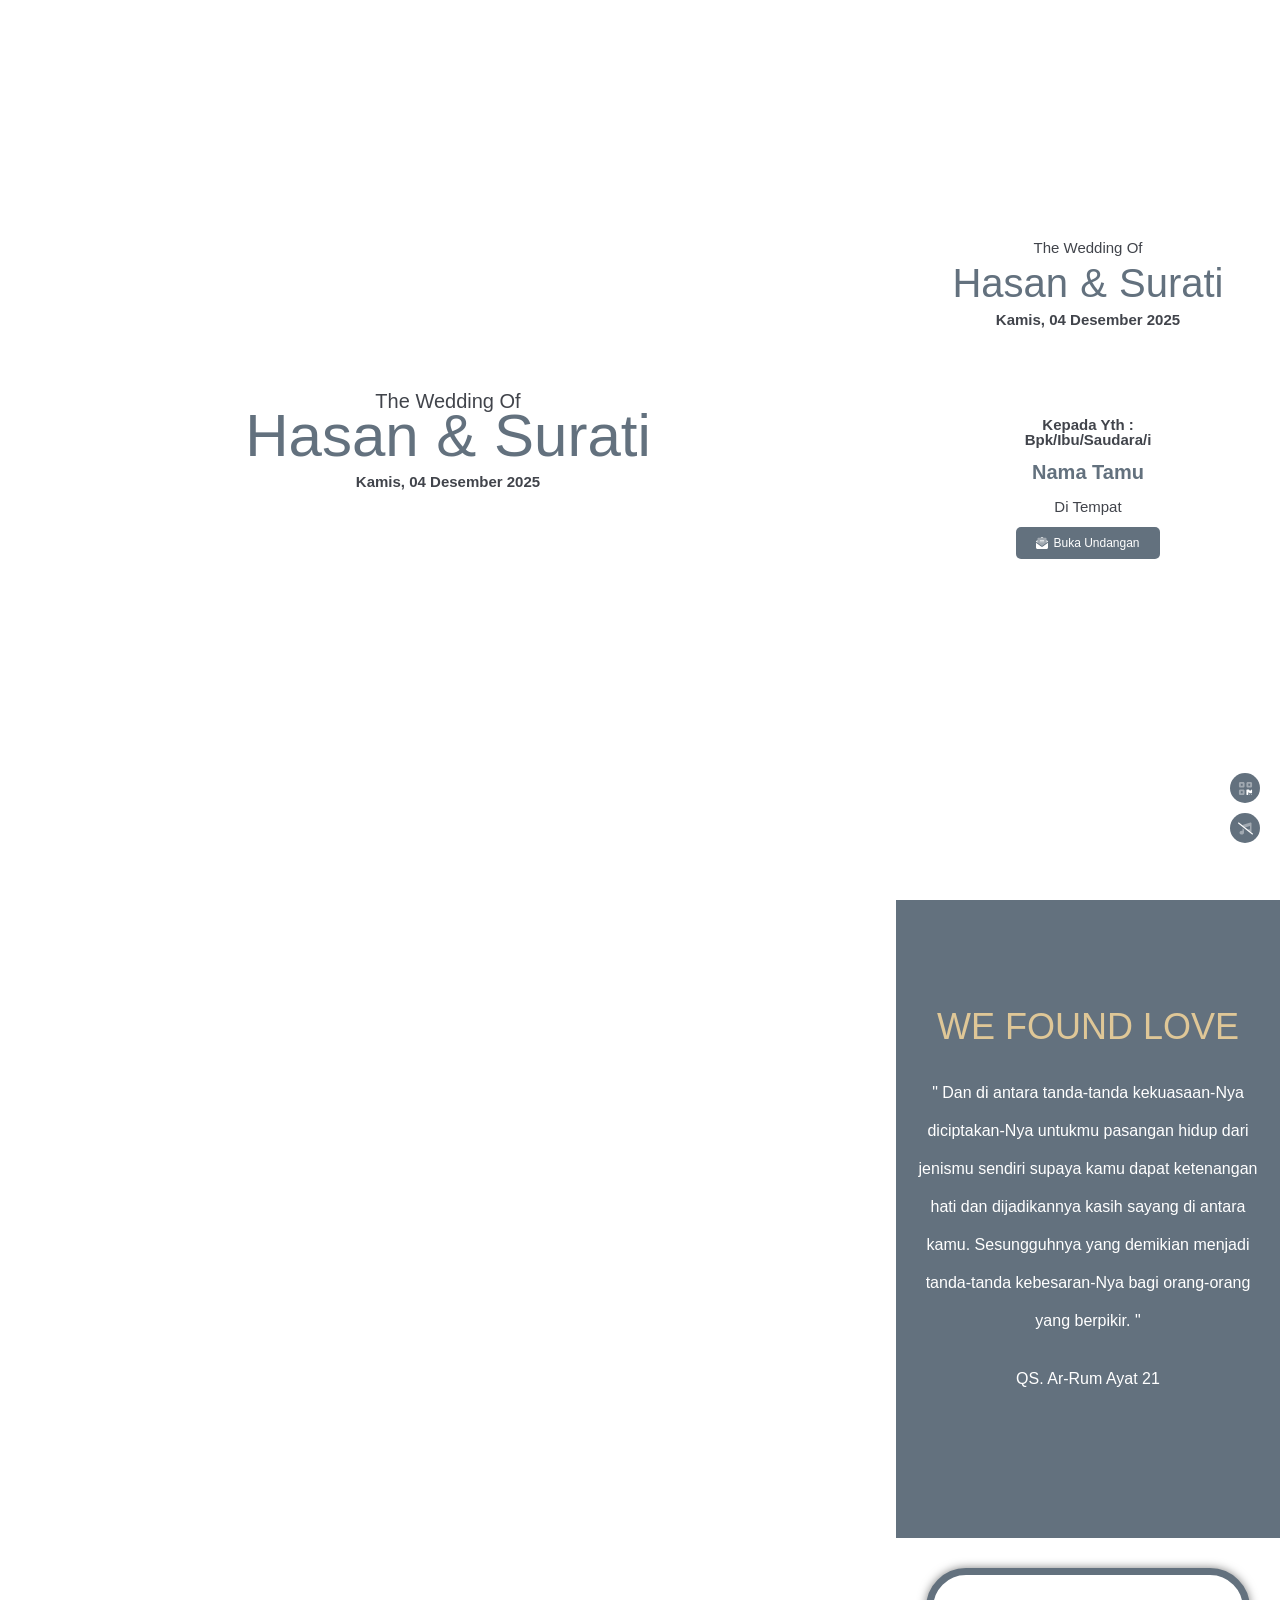
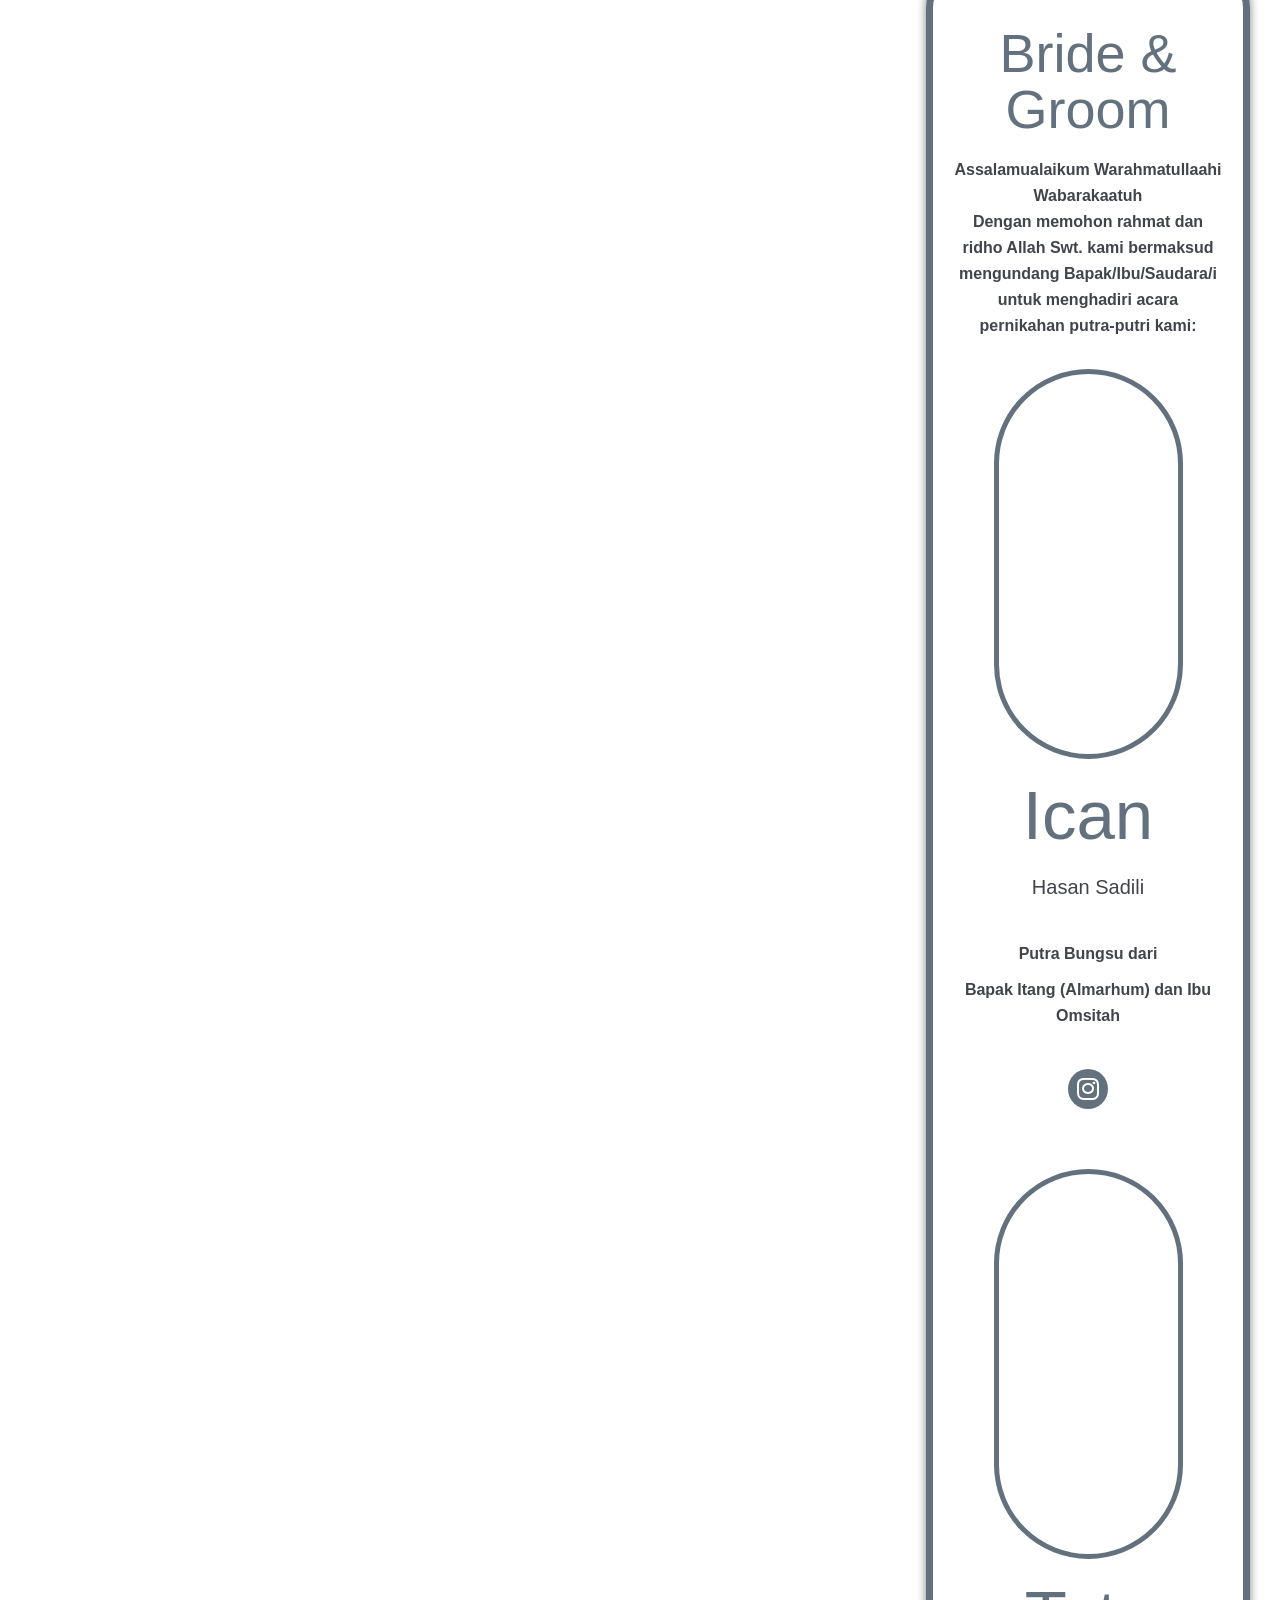
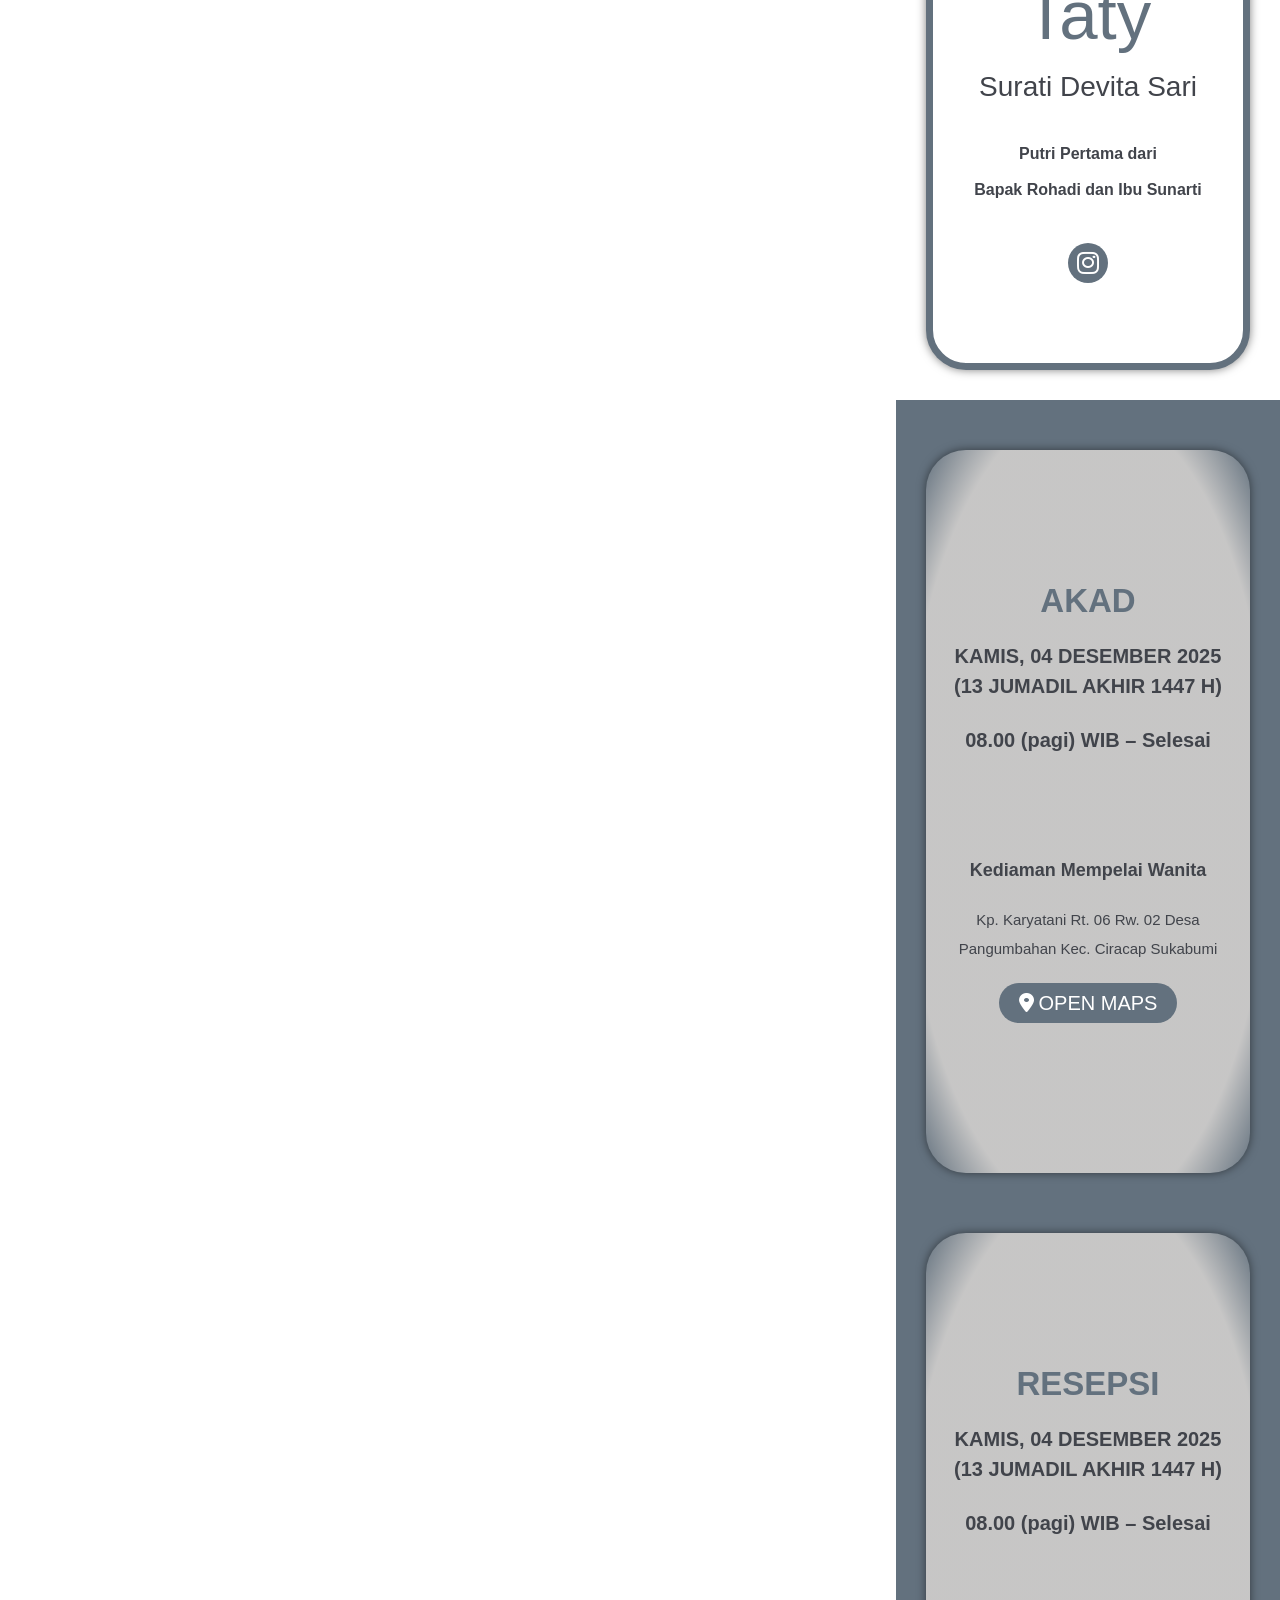
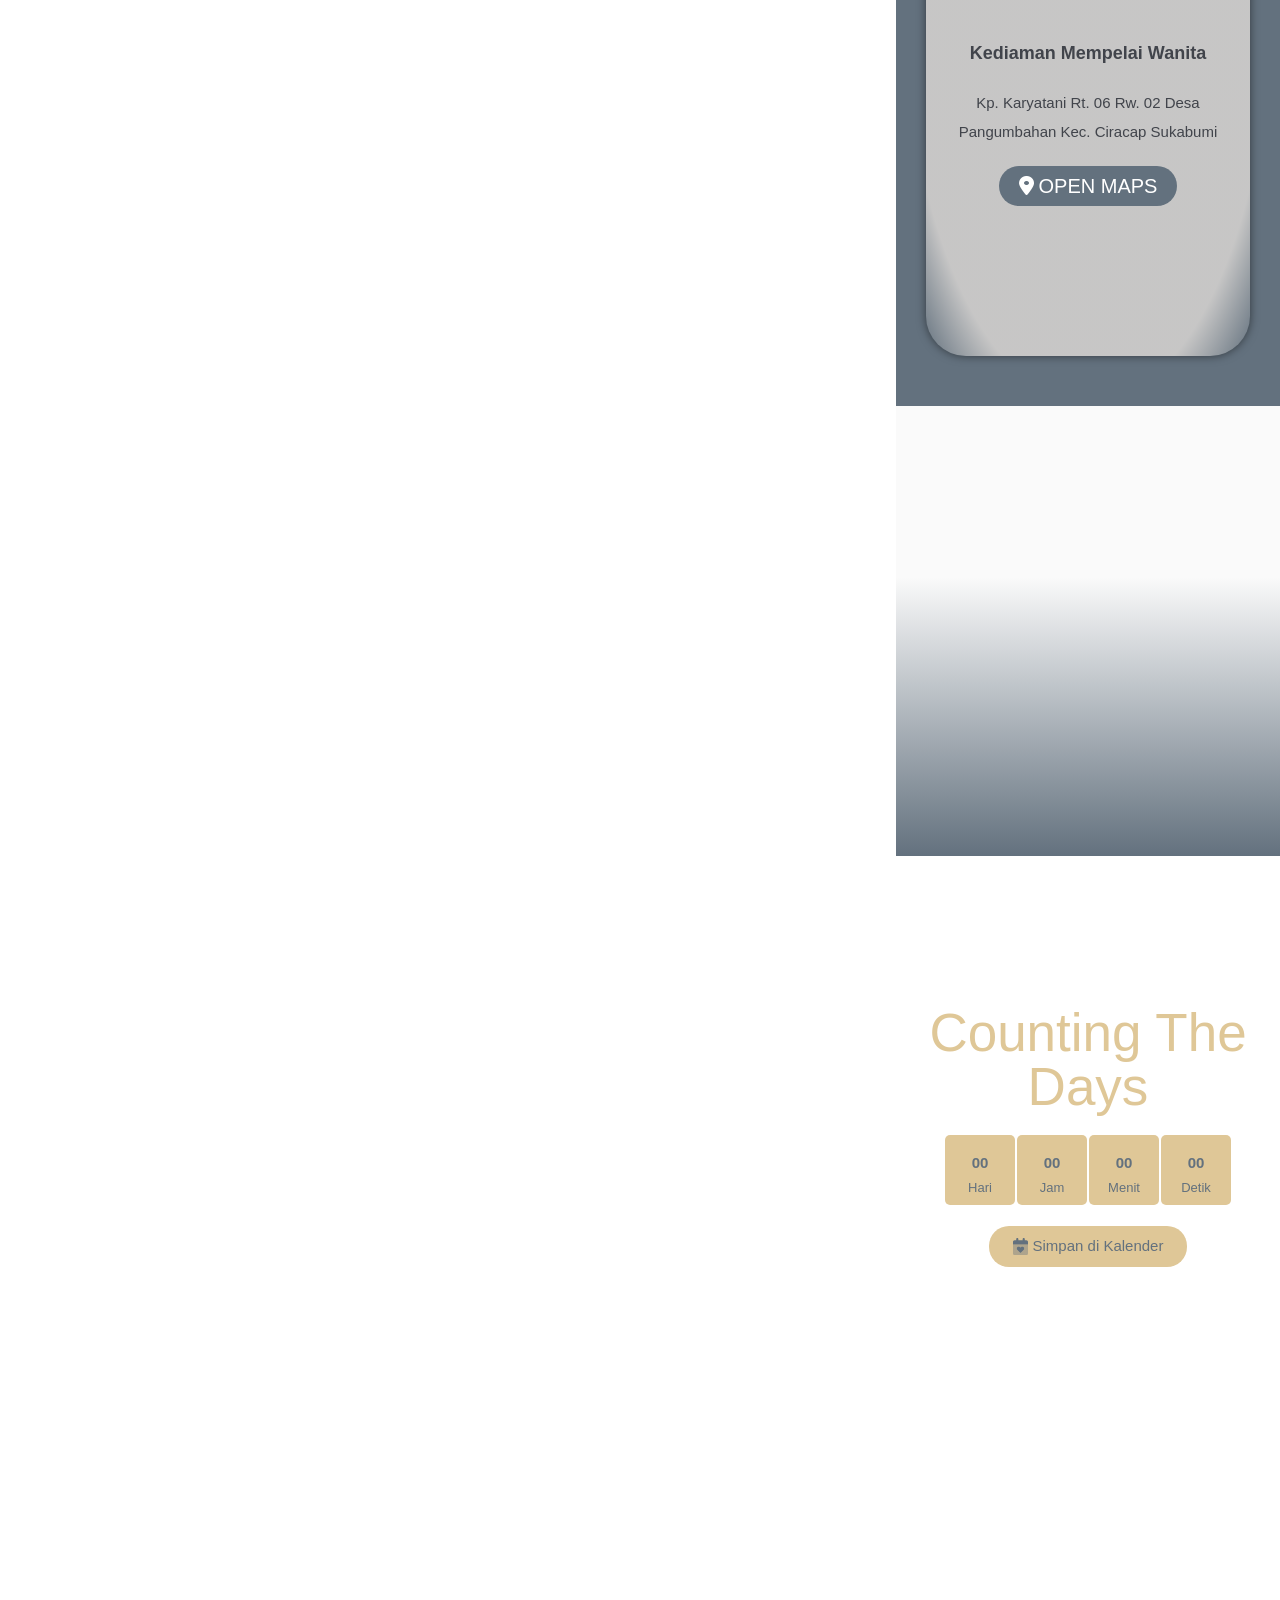
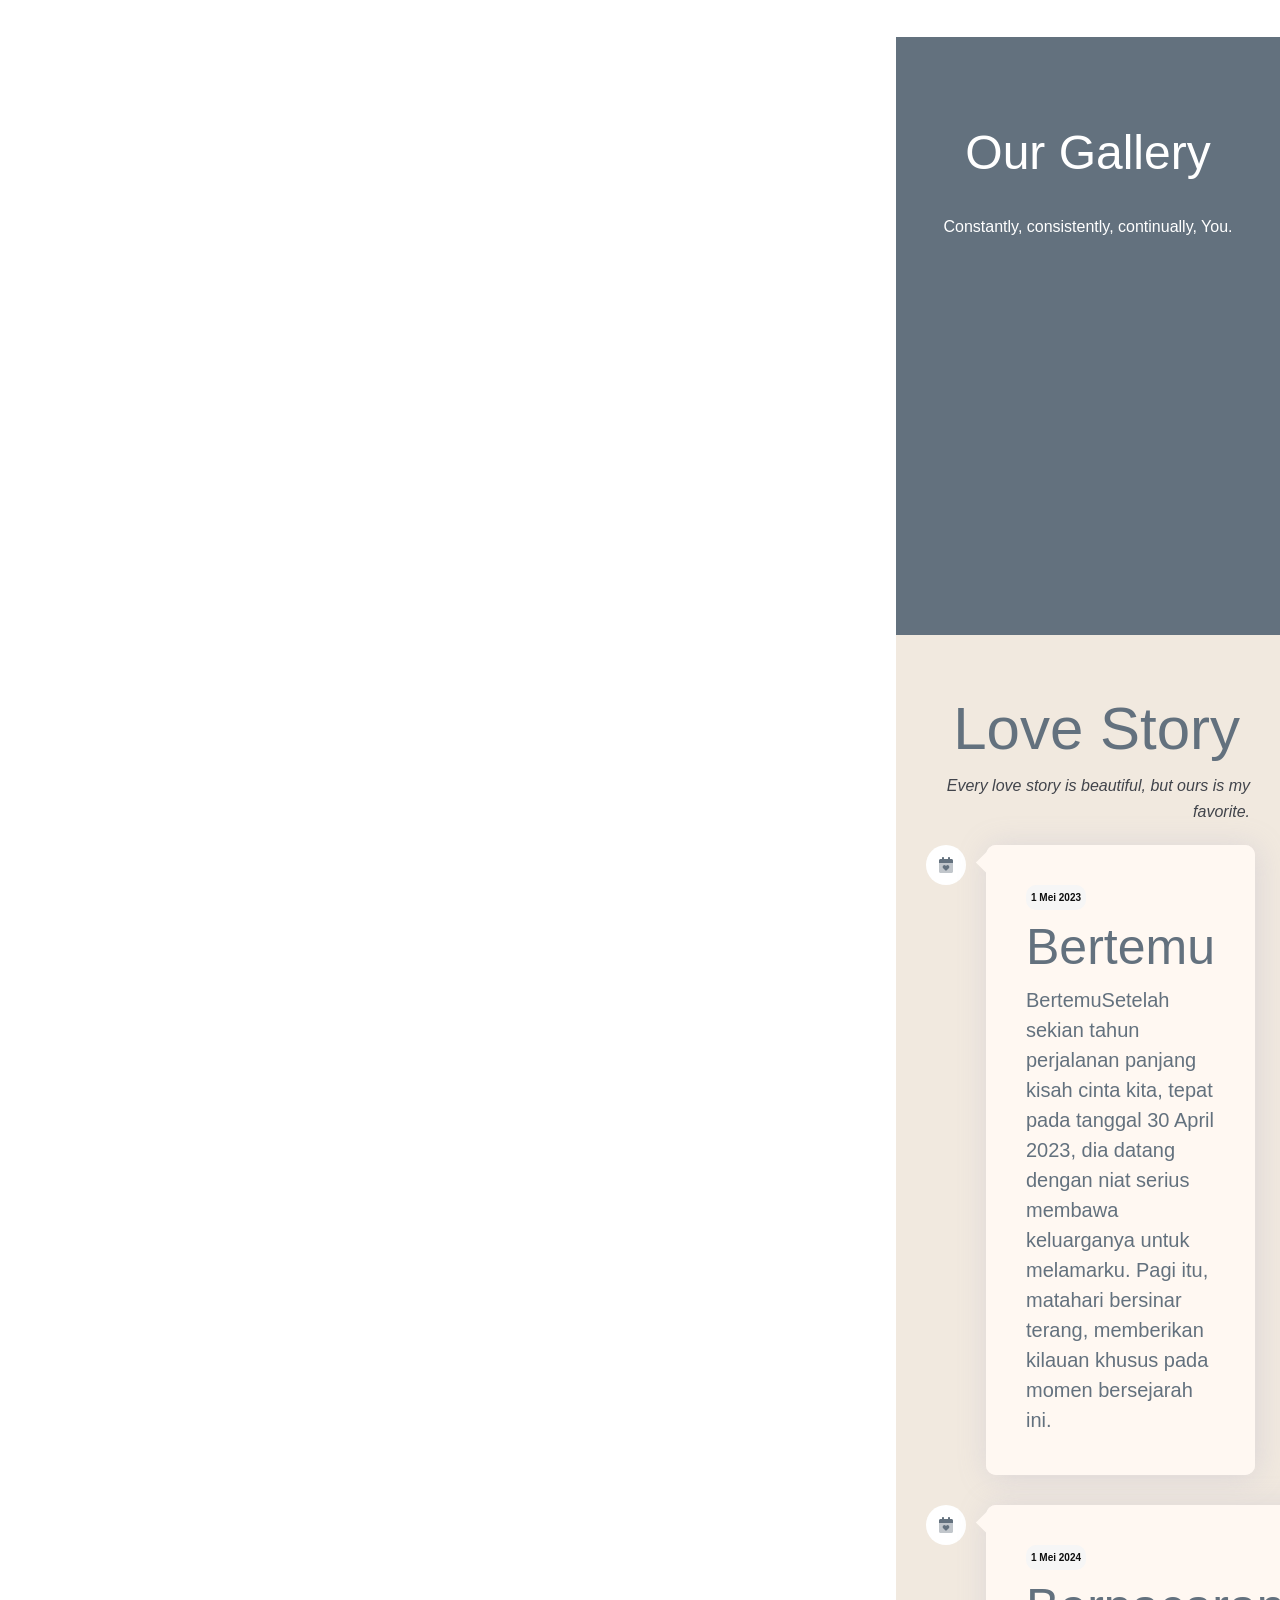
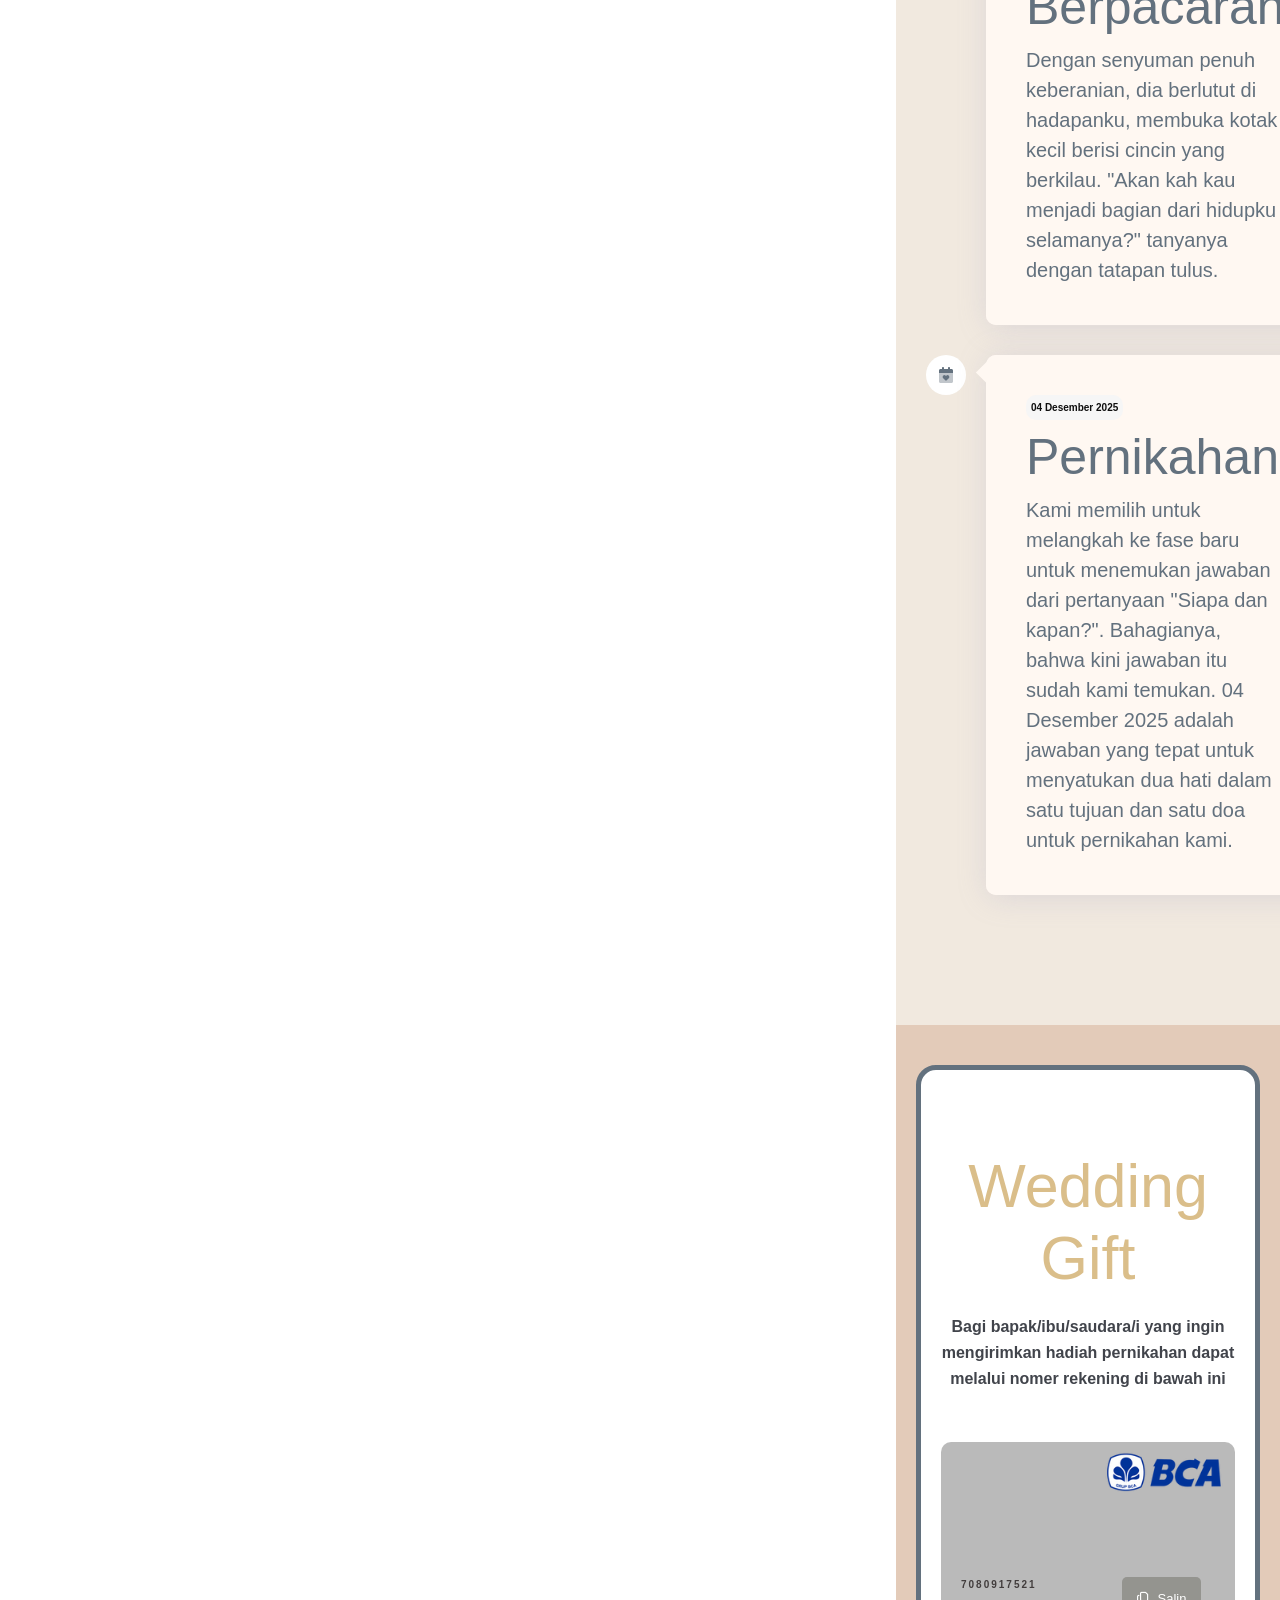
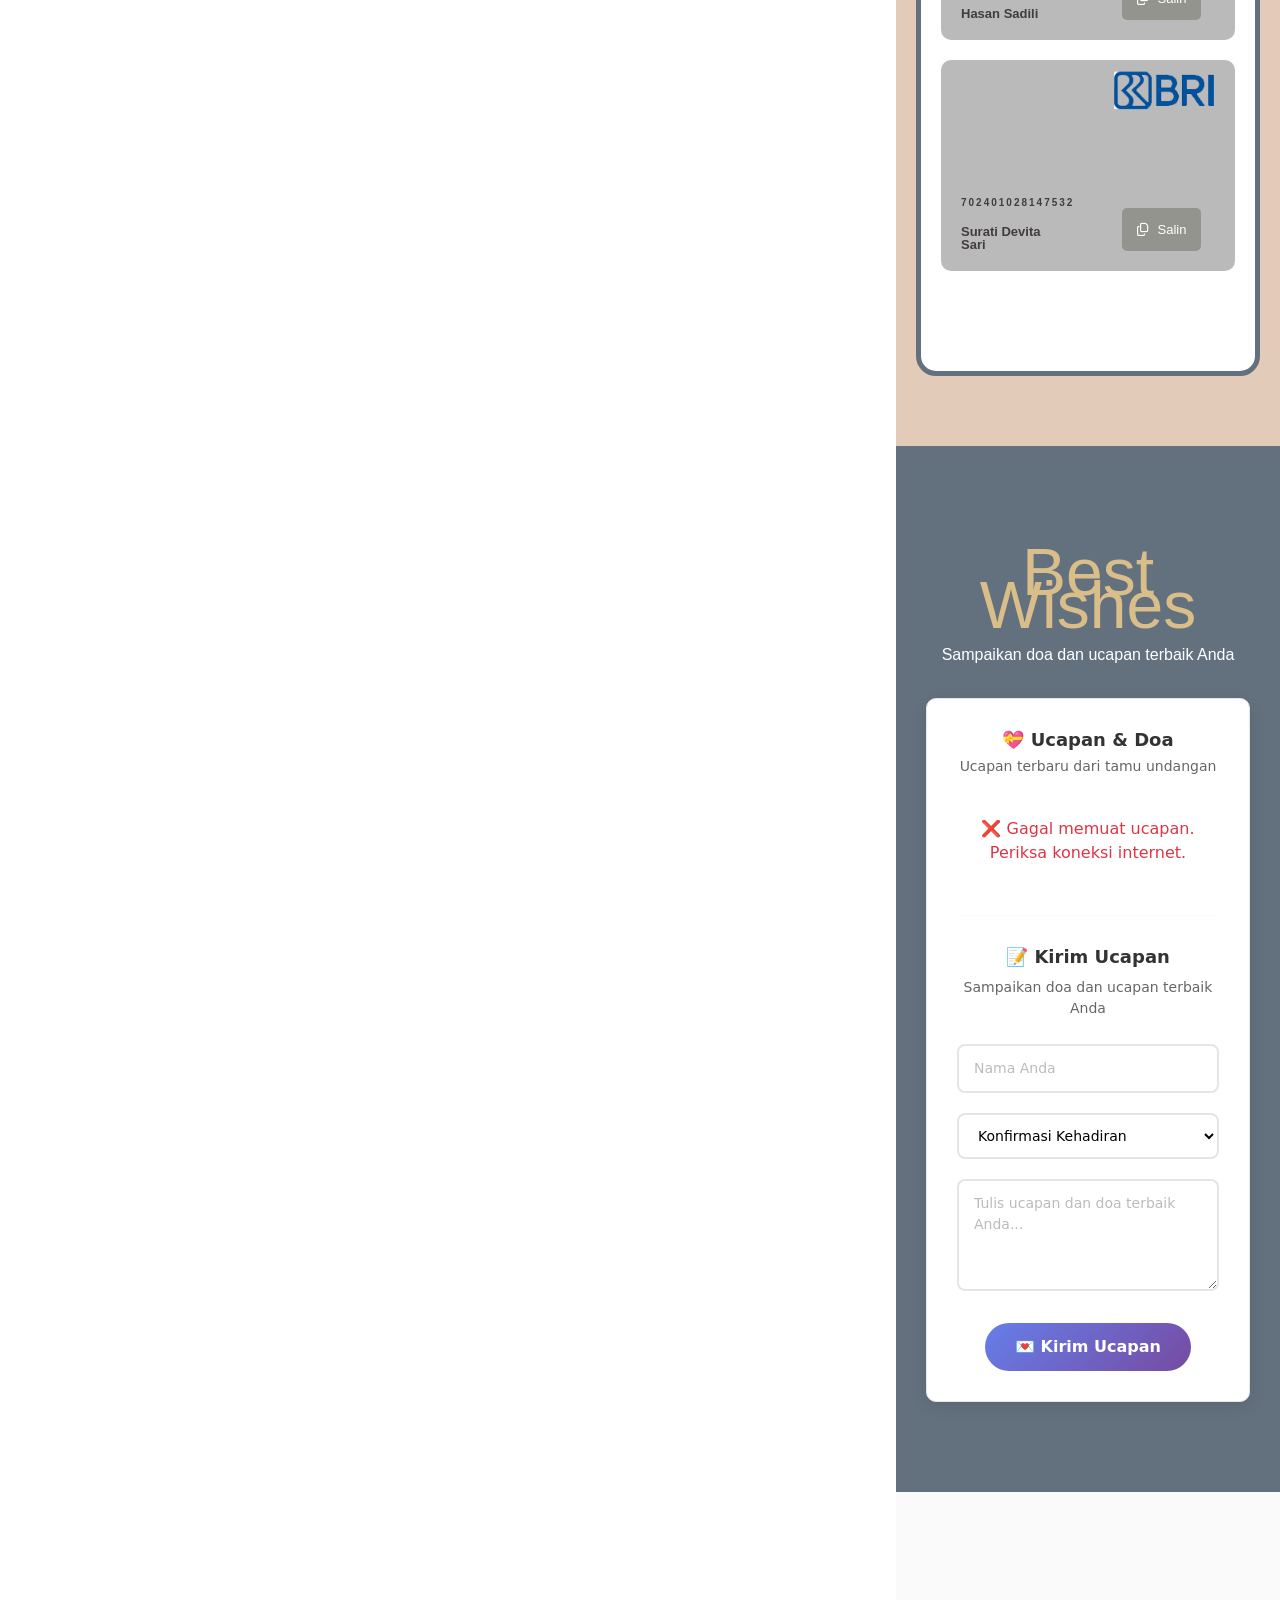
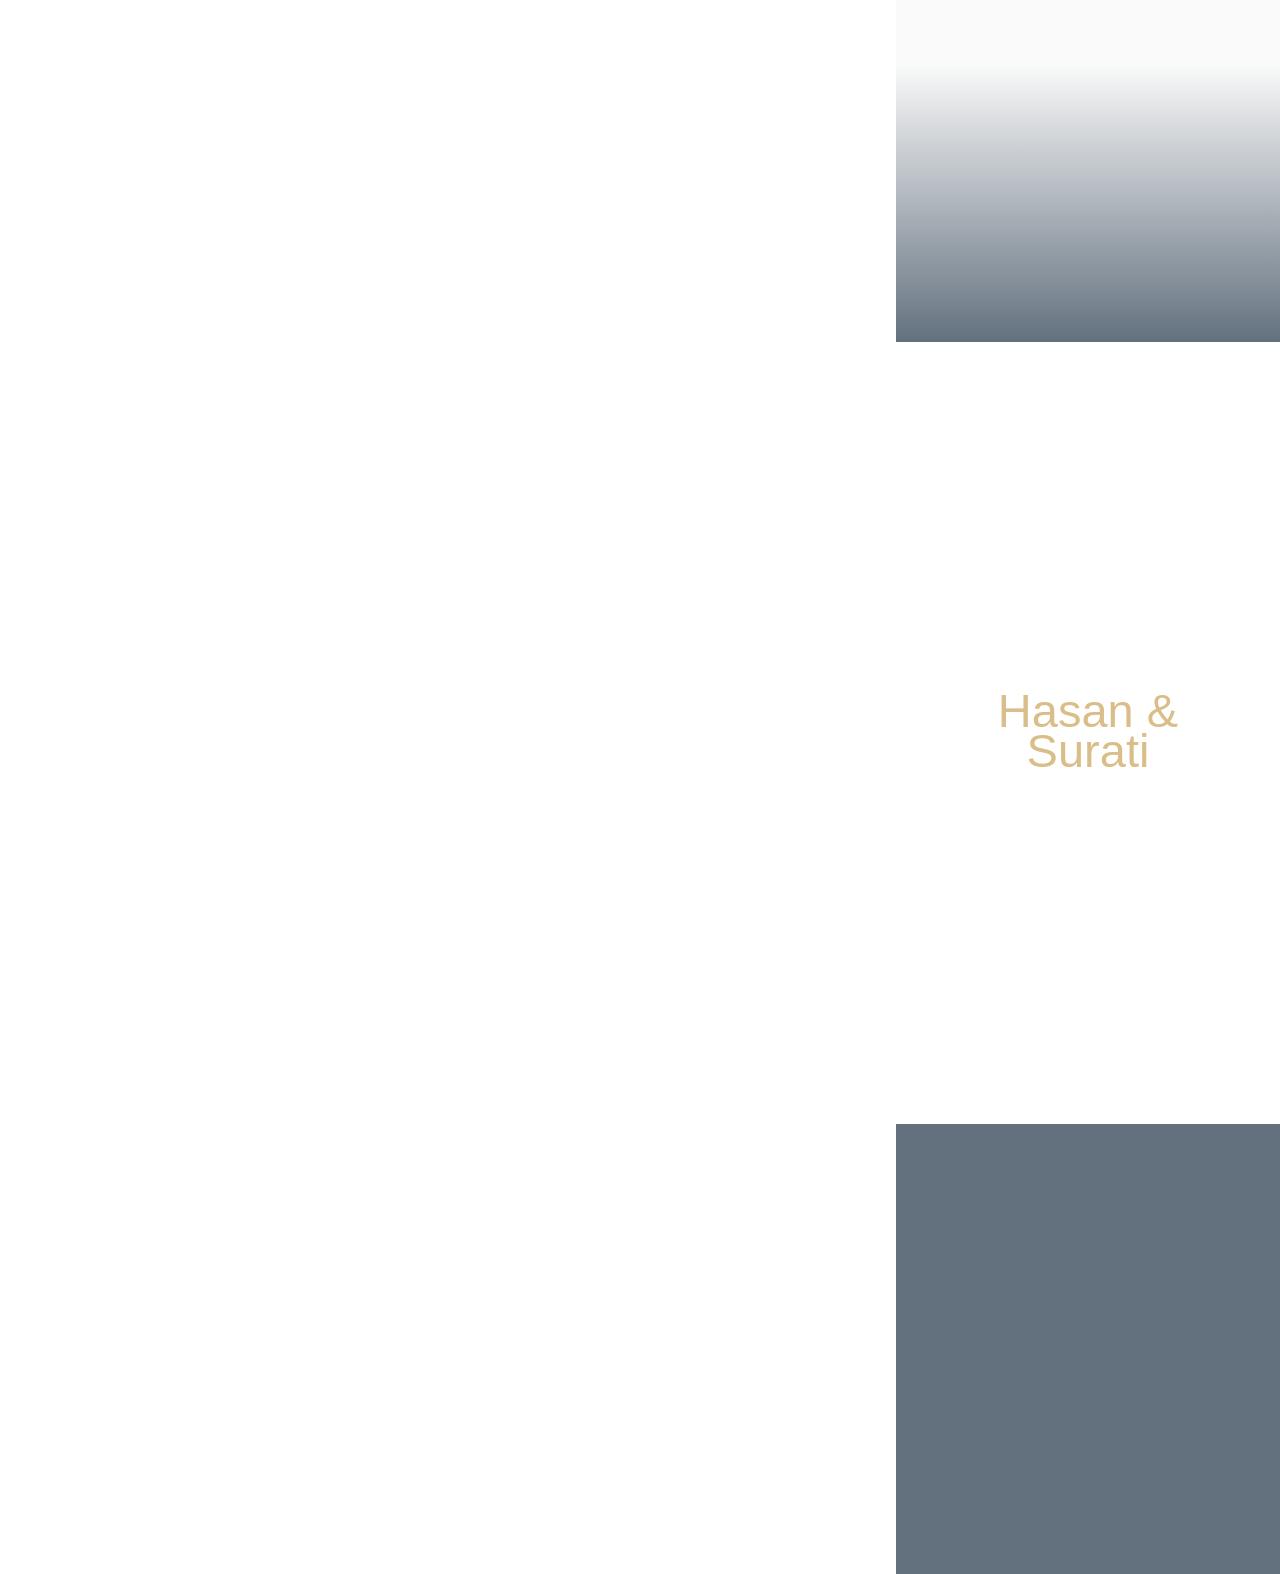
==== index.htm @ 587602db "Move index.htm to root directory for GitHub Pages" ====
<!DOCTYPE html>
<html lang="id" prefix="og: https://ogp.me/ns#">
<head>
	<meta charset="UTF-8">
			<style>img:is([sizes="auto" i], [sizes^="auto," i]) { contain-intrinsic-size: 3000px 1500px }</style>
	
<!-- Optimasi Mesin Pencari oleh Rank Math - https://rankmath.com/ -->
<title>The Wedding Of Hasan &amp; Surati</title>
<meta name="description" content="Hadiri acara pernikahan Hasan &amp; Surati. pada hari Kamis, 04 Desember 2025 (13 Jumadil Akhir 1447 H)">
<meta name="robots" content="nofollow, noindex">
<meta property="og:locale" content="id_ID">
<meta property="og:type" content="article">
<meta property="og:title" content="The Wedding Of Hasan &amp; Surati">
<meta property="og:description" content="Hadiri acara pernikahan Hasan &amp; Surati. pada hari Kamis, 04 Desember 2025 (13 Jumadil Akhir 1447 H)">
<meta property="og:url" content="https://hi.kekondangan.id/motion-03/">
<meta property="og:site_name" content="Digital Wedding Invitation">
<meta property="article:section" content="Undangan Pernikahan">
<meta property="og:updated_time" content="2025-06-10T13:03:27+07:00">
<meta property="og:image" content="../Foto/Hasan.jpg">
<meta property="og:image:secure_url" content="../Foto/Hasan.jpg">
<meta property="og:image:width" content="720">
<meta property="og:image:height" content="1080">
<meta property="og:image:alt" content="Hasan &#038; Surati">
<meta property="og:image:type" content="image/jpeg">
<meta property="article:published_time" content="2024-10-11T15:11:17+07:00">
<meta property="article:modified_time" content="2025-06-10T13:03:27+07:00">
<meta name="twitter:card" content="summary_large_image">
<meta name="twitter:title" content="The Wedding Of Hasan &amp; Surati">
<meta name="twitter:description" content="Hadiri acara pernikahan Hasan &amp; Surati. pada hari Kamis, 04 Desember 2025 (13 Jumadil Akhir 1447 H)">
<meta name="twitter:image" content="../Foto/Hasan.jpg">
<meta name="twitter:label1" content="Ditulis oleh">
<meta name="twitter:data1" content="kekondangan">
<meta name="twitter:label2" content="Waktunya membaca">
<meta name="twitter:data2" content="Kurang dari semenit">
<script type="application/ld+json" class="rank-math-schema">{"@context":"https://schema.org","@graph":[{"@type":["Person","Organization"],"@id":"https://hi.kekondangan.id/#person","name":"Digital Wedding Invitation"},{"@type":"WebSite","@id":"https://hi.kekondangan.id/#website","url":"https://hi.kekondangan.id","name":"Digital Wedding Invitation","publisher":{"@id":"https://hi.kekondangan.id/#person"},"inLanguage":"id"},{"@type":"ImageObject","@id":"../Foto/Hasan.jpg","url":"../Foto/Hasan.jpg","width":"720","height":"1080","inLanguage":"id"},{"@type":"WebPage","@id":"https://hi.kekondangan.id/motion-03/#webpage","url":"https://hi.kekondangan.id/motion-03/","name":"The Wedding Of Anis &amp; Fadli","datePublished":"2024-10-11T15:11:17+07:00","dateModified":"2025-06-10T13:03:27+07:00","isPartOf":{"@id":"https://hi.kekondangan.id/#website"},"primaryImageOfPage":{"@id":"../Foto/Hasan.jpg"},"inLanguage":"id"},{"@type":"Person","@id":"https://hi.kekondangan.id/author/kekondangan/","name":"kekondangan","url":"https://hi.kekondangan.id/author/kekondangan/","image":{"@type":"ImageObject","@id":"https://secure.gravatar.com/avatar/d28f060878f04974fcd244a24bc69911?s=96&amp;d=mm&amp;r=g","url":"https://secure.gravatar.com/avatar/d28f060878f04974fcd244a24bc69911?s=96&amp;d=mm&amp;r=g","caption":"kekondangan","inLanguage":"id"},"sameAs":["http://hi.kekondangan.id"]},{"@type":"BlogPosting","headline":"The Wedding Of Anis &amp; Fadli","datePublished":"2024-10-11T15:11:17+07:00","dateModified":"2025-06-10T13:03:27+07:00","articleSection":"Undangan Pernikahan","author":{"@id":"https://hi.kekondangan.id/author/kekondangan/","name":"kekondangan"},"publisher":{"@id":"https://hi.kekondangan.id/#person"},"description":"Nama Tamu, hadiri acara pernikahan Anis &amp; Fadli. pada hari Minggu. 31 Desember 2024 Ya!","name":"The Wedding Of Anis &amp; Fadli","@id":"https://hi.kekondangan.id/motion-03/#richSnippet","isPartOf":{"@id":"https://hi.kekondangan.id/motion-03/#webpage"},"image":{"@id":"../Foto/Hasan.jpg"},"inLanguage":"id","mainEntityOfPage":{"@id":"https://hi.kekondangan.id/motion-03/#webpage"}}]}</script>
<!-- /Plugin WordPress Rank Math SEO -->

<script>
window._wpemojiSettings = {"baseUrl":"https:\/\/s.w.org\/images\/core\/emoji\/15.0.3\/72x72\/","ext":".png","svgUrl":"https:\/\/s.w.org\/images\/core\/emoji\/15.0.3\/svg\/","svgExt":".svg","source":{"concatemoji":"https:\/\/hi.kekondangan.id\/wp-includes\/js\/wp-emoji-release.min.js?ver=6.7.4"}};
/*! This file is auto-generated */
!function(i,n){var o,s,e;function c(e){try{var t={supportTests:e,timestamp:(new Date).valueOf()};sessionStorage.setItem(o,JSON.stringify(t))}catch(e){}}function p(e,t,n){e.clearRect(0,0,e.canvas.width,e.canvas.height),e.fillText(t,0,0);var t=new Uint32Array(e.getImageData(0,0,e.canvas.width,e.canvas.height).data),r=(e.clearRect(0,0,e.canvas.width,e.canvas.height),e.fillText(n,0,0),new Uint32Array(e.getImageData(0,0,e.canvas.width,e.canvas.height).data));return t.every(function(e,t){return e===r[t]})}function u(e,t,n){switch(t){case"flag":return n(e,"\ud83c\udff3\ufe0f\u200d\u26a7\ufe0f","\ud83c\udff3\ufe0f\u200b\u26a7\ufe0f")?!1:!n(e,"\ud83c\uddfa\ud83c\uddf3","\ud83c\uddfa\u200b\ud83c\uddf3")&&!n(e,"\ud83c\udff4\udb40\udc67\udb40\udc62\udb40\udc65\udb40\udc6e\udb40\udc67\udb40\udc7f","\ud83c\udff4\u200b\udb40\udc67\u200b\udb40\udc62\u200b\udb40\udc65\u200b\udb40\udc6e\u200b\udb40\udc67\u200b\udb40\udc7f");case"emoji":return!n(e,"\ud83d\udc26\u200d\u2b1b","\ud83d\udc26\u200b\u2b1b")}return!1}function f(e,t,n){var r="undefined"!=typeof WorkerGlobalScope&&self instanceof WorkerGlobalScope?new OffscreenCanvas(300,150):i.createElement("canvas"),a=r.getContext("2d",{willReadFrequently:!0}),o=(a.textBaseline="top",a.font="600 32px Arial",{});return e.forEach(function(e){o[e]=t(a,e,n)}),o}function t(e){var t=i.createElement("script");t.src=e,t.defer=!0,i.head.appendChild(t)}"undefined"!=typeof Promise&&(o="wpEmojiSettingsSupports",s=["flag","emoji"],n.supports={everything:!0,everythingExceptFlag:!0},e=new Promise(function(e){i.addEventListener("DOMContentLoaded",e,{once:!0})}),new Promise(function(t){var n=function(){try{var e=JSON.parse(sessionStorage.getItem(o));if("object"==typeof e&&"number"==typeof e.timestamp&&(new Date).valueOf()<e.timestamp+604800&&"object"==typeof e.supportTests)return e.supportTests}catch(e){}return null}();if(!n){if("undefined"!=typeof Worker&&"undefined"!=typeof OffscreenCanvas&&"undefined"!=typeof URL&&URL.createObjectURL&&"undefined"!=typeof Blob)try{var e="postMessage("+f.toString()+"("+[JSON.stringify(s),u.toString(),p.toString()].join(",")+"));",r=new Blob([e],{type:"text/javascript"}),a=new Worker(URL.createObjectURL(r),{name:"wpTestEmojiSupports"});return void(a.onmessage=function(e){c(n=e.data),a.terminate(),t(n)})}catch(e){}c(n=f(s,u,p))}t(n)}).then(function(e){for(var t in e)n.supports[t]=e[t],n.supports.everything=n.supports.everything&&n.supports[t],"flag"!==t&&(n.supports.everythingExceptFlag=n.supports.everythingExceptFlag&&n.supports[t]);n.supports.everythingExceptFlag=n.supports.everythingExceptFlag&&!n.supports.flag,n.DOMReady=!1,n.readyCallback=function(){n.DOMReady=!0}}).then(function(){return e}).then(function(){var e;n.supports.everything||(n.readyCallback(),(e=n.source||{}).concatemoji?t(e.concatemoji):e.wpemoji&&e.twemoji&&(t(e.twemoji),t(e.wpemoji)))}))}((window,document),window._wpemojiSettings);
</script>
<style id='wp-emoji-styles-inline-css'>

	img.wp-smiley, img.emoji {
		display: inline !important;
		border: none !important;
		box-shadow: none !important;
		height: 1em !important;
		width: 1em !important;
		margin: 0 0.07em !important;
		vertical-align: -0.1em !important;
		background: none !important;
		padding: 0 !important;
	}
</style>
<link rel='stylesheet' id='wp-block-library-css' href='../wp-includes/css/dist/block-library/style.min.css?ver=6.7.4' media='all'>
<link rel='stylesheet' id='jet-engine-frontend-css' href='../wp-content/plugins/jet-engine/assets/css/frontend.css?ver=3.7.6' media='all'>
<style id='global-styles-inline-css'>
:root{--wp--preset--aspect-ratio--square: 1;--wp--preset--aspect-ratio--4-3: 4/3;--wp--preset--aspect-ratio--3-4: 3/4;--wp--preset--aspect-ratio--3-2: 3/2;--wp--preset--aspect-ratio--2-3: 2/3;--wp--preset--aspect-ratio--16-9: 16/9;--wp--preset--aspect-ratio--9-16: 9/16;--wp--preset--color--black: #000000;--wp--preset--color--cyan-bluish-gray: #abb8c3;--wp--preset--color--white: #ffffff;--wp--preset--color--pale-pink: #f78da7;--wp--preset--color--vivid-red: #cf2e2e;--wp--preset--color--luminous-vivid-orange: #ff6900;--wp--preset--color--luminous-vivid-amber: #fcb900;--wp--preset--color--light-green-cyan: #7bdcb5;--wp--preset--color--vivid-green-cyan: #00d084;--wp--preset--color--pale-cyan-blue: #8ed1fc;--wp--preset--color--vivid-cyan-blue: #0693e3;--wp--preset--color--vivid-purple: #9b51e0;--wp--preset--gradient--vivid-cyan-blue-to-vivid-purple: linear-gradient(135deg,rgba(6,147,227,1) 0%,rgb(155,81,224) 100%);--wp--preset--gradient--light-green-cyan-to-vivid-green-cyan: linear-gradient(135deg,rgb(122,220,180) 0%,rgb(0,208,130) 100%);--wp--preset--gradient--luminous-vivid-amber-to-luminous-vivid-orange: linear-gradient(135deg,rgba(252,185,0,1) 0%,rgba(255,105,0,1) 100%);--wp--preset--gradient--luminous-vivid-orange-to-vivid-red: linear-gradient(135deg,rgba(255,105,0,1) 0%,rgb(207,46,46) 100%);--wp--preset--gradient--very-light-gray-to-cyan-bluish-gray: linear-gradient(135deg,rgb(238,238,238) 0%,rgb(169,184,195) 100%);--wp--preset--gradient--cool-to-warm-spectrum: linear-gradient(135deg,rgb(74,234,220) 0%,rgb(151,120,209) 20%,rgb(207,42,186) 40%,rgb(238,44,130) 60%,rgb(251,105,98) 80%,rgb(254,248,76) 100%);--wp--preset--gradient--blush-light-purple: linear-gradient(135deg,rgb(255,206,236) 0%,rgb(152,150,240) 100%);--wp--preset--gradient--blush-bordeaux: linear-gradient(135deg,rgb(254,205,165) 0%,rgb(254,45,45) 50%,rgb(107,0,62) 100%);--wp--preset--gradient--luminous-dusk: linear-gradient(135deg,rgb(255,203,112) 0%,rgb(199,81,192) 50%,rgb(65,88,208) 100%);--wp--preset--gradient--pale-ocean: linear-gradient(135deg,rgb(255,245,203) 0%,rgb(182,227,212) 50%,rgb(51,167,181) 100%);--wp--preset--gradient--electric-grass: linear-gradient(135deg,rgb(202,248,128) 0%,rgb(113,206,126) 100%);--wp--preset--gradient--midnight: linear-gradient(135deg,rgb(2,3,129) 0%,rgb(40,116,252) 100%);--wp--preset--font-size--small: 13px;--wp--preset--font-size--medium: 20px;--wp--preset--font-size--large: 36px;--wp--preset--font-size--x-large: 42px;--wp--preset--spacing--20: 0.44rem;--wp--preset--spacing--30: 0.67rem;--wp--preset--spacing--40: 1rem;--wp--preset--spacing--50: 1.5rem;--wp--preset--spacing--60: 2.25rem;--wp--preset--spacing--70: 3.38rem;--wp--preset--spacing--80: 5.06rem;--wp--preset--shadow--natural: 6px 6px 9px rgba(0, 0, 0, 0.2);--wp--preset--shadow--deep: 12px 12px 50px rgba(0, 0, 0, 0.4);--wp--preset--shadow--sharp: 6px 6px 0px rgba(0, 0, 0, 0.2);--wp--preset--shadow--outlined: 6px 6px 0px -3px rgba(255, 255, 255, 1), 6px 6px rgba(0, 0, 0, 1);--wp--preset--shadow--crisp: 6px 6px 0px rgba(0, 0, 0, 1);}:root { --wp--style--global--content-size: 800px;--wp--style--global--wide-size: 1200px; }:where(body) { margin: 0; }.wp-site-blocks > .alignleft { float: left; margin-right: 2em; }.wp-site-blocks > .alignright { float: right; margin-left: 2em; }.wp-site-blocks > .aligncenter { justify-content: center; margin-left: auto; margin-right: auto; }:where(.wp-site-blocks) > * { margin-block-start: 24px; margin-block-end: 0; }:where(.wp-site-blocks) > :first-child { margin-block-start: 0; }:where(.wp-site-blocks) > :last-child { margin-block-end: 0; }:root { --wp--style--block-gap: 24px; }:root :where(.is-layout-flow) > :first-child{margin-block-start: 0;}:root :where(.is-layout-flow) > :last-child{margin-block-end: 0;}:root :where(.is-layout-flow) > *{margin-block-start: 24px;margin-block-end: 0;}:root :where(.is-layout-constrained) > :first-child{margin-block-start: 0;}:root :where(.is-layout-constrained) > :last-child{margin-block-end: 0;}:root :where(.is-layout-constrained) > *{margin-block-start: 24px;margin-block-end: 0;}:root :where(.is-layout-flex){gap: 24px;}:root :where(.is-layout-grid){gap: 24px;}.is-layout-flow > .alignleft{float: left;margin-inline-start: 0;margin-inline-end: 2em;}.is-layout-flow > .alignright{float: right;margin-inline-start: 2em;margin-inline-end: 0;}.is-layout-flow > .aligncenter{margin-left: auto !important;margin-right: auto !important;}.is-layout-constrained > .alignleft{float: left;margin-inline-start: 0;margin-inline-end: 2em;}.is-layout-constrained > .alignright{float: right;margin-inline-start: 2em;margin-inline-end: 0;}.is-layout-constrained > .aligncenter{margin-left: auto !important;margin-right: auto !important;}.is-layout-constrained > :where(:not(.alignleft):not(.alignright):not(.alignfull)){max-width: var(--wp--style--global--content-size);margin-left: auto !important;margin-right: auto !important;}.is-layout-constrained > .alignwide{max-width: var(--wp--style--global--wide-size);}body .is-layout-flex{display: flex;}.is-layout-flex{flex-wrap: wrap;align-items: center;}.is-layout-flex > :is(*, div){margin: 0;}body .is-layout-grid{display: grid;}.is-layout-grid > :is(*, div){margin: 0;}body{padding-top: 0px;padding-right: 0px;padding-bottom: 0px;padding-left: 0px;}a:where(:not(.wp-element-button)){text-decoration: underline;}:root :where(.wp-element-button, .wp-block-button__link){background-color: #32373c;border-width: 0;color: #fff;font-family: inherit;font-size: inherit;line-height: inherit;padding: calc(0.667em + 2px) calc(1.333em + 2px);text-decoration: none;}.has-black-color{color: var(--wp--preset--color--black) !important;}.has-cyan-bluish-gray-color{color: var(--wp--preset--color--cyan-bluish-gray) !important;}.has-white-color{color: var(--wp--preset--color--white) !important;}.has-pale-pink-color{color: var(--wp--preset--color--pale-pink) !important;}.has-vivid-red-color{color: var(--wp--preset--color--vivid-red) !important;}.has-luminous-vivid-orange-color{color: var(--wp--preset--color--luminous-vivid-orange) !important;}.has-luminous-vivid-amber-color{color: var(--wp--preset--color--luminous-vivid-amber) !important;}.has-light-green-cyan-color{color: var(--wp--preset--color--light-green-cyan) !important;}.has-vivid-green-cyan-color{color: var(--wp--preset--color--vivid-green-cyan) !important;}.has-pale-cyan-blue-color{color: var(--wp--preset--color--pale-cyan-blue) !important;}.has-vivid-cyan-blue-color{color: var(--wp--preset--color--vivid-cyan-blue) !important;}.has-vivid-purple-color{color: var(--wp--preset--color--vivid-purple) !important;}.has-black-background-color{background-color: var(--wp--preset--color--black) !important;}.has-cyan-bluish-gray-background-color{background-color: var(--wp--preset--color--cyan-bluish-gray) !important;}.has-white-background-color{background-color: var(--wp--preset--color--white) !important;}.has-pale-pink-background-color{background-color: var(--wp--preset--color--pale-pink) !important;}.has-vivid-red-background-color{background-color: var(--wp--preset--color--vivid-red) !important;}.has-luminous-vivid-orange-background-color{background-color: var(--wp--preset--color--luminous-vivid-orange) !important;}.has-luminous-vivid-amber-background-color{background-color: var(--wp--preset--color--luminous-vivid-amber) !important;}.has-light-green-cyan-background-color{background-color: var(--wp--preset--color--light-green-cyan) !important;}.has-vivid-green-cyan-background-color{background-color: var(--wp--preset--color--vivid-green-cyan) !important;}.has-pale-cyan-blue-background-color{background-color: var(--wp--preset--color--pale-cyan-blue) !important;}.has-vivid-cyan-blue-background-color{background-color: var(--wp--preset--color--vivid-cyan-blue) !important;}.has-vivid-purple-background-color{background-color: var(--wp--preset--color--vivid-purple) !important;}.has-black-border-color{border-color: var(--wp--preset--color--black) !important;}.has-cyan-bluish-gray-border-color{border-color: var(--wp--preset--color--cyan-bluish-gray) !important;}.has-white-border-color{border-color: var(--wp--preset--color--white) !important;}.has-pale-pink-border-color{border-color: var(--wp--preset--color--pale-pink) !important;}.has-vivid-red-border-color{border-color: var(--wp--preset--color--vivid-red) !important;}.has-luminous-vivid-orange-border-color{border-color: var(--wp--preset--color--luminous-vivid-orange) !important;}.has-luminous-vivid-amber-border-color{border-color: var(--wp--preset--color--luminous-vivid-amber) !important;}.has-light-green-cyan-border-color{border-color: var(--wp--preset--color--light-green-cyan) !important;}.has-vivid-green-cyan-border-color{border-color: var(--wp--preset--color--vivid-green-cyan) !important;}.has-pale-cyan-blue-border-color{border-color: var(--wp--preset--color--pale-cyan-blue) !important;}.has-vivid-cyan-blue-border-color{border-color: var(--wp--preset--color--vivid-cyan-blue) !important;}.has-vivid-purple-border-color{border-color: var(--wp--preset--color--vivid-purple) !important;}.has-vivid-cyan-blue-to-vivid-purple-gradient-background{background: var(--wp--preset--gradient--vivid-cyan-blue-to-vivid-purple) !important;}.has-light-green-cyan-to-vivid-green-cyan-gradient-background{background: var(--wp--preset--gradient--light-green-cyan-to-vivid-green-cyan) !important;}.has-luminous-vivid-amber-to-luminous-vivid-orange-gradient-background{background: var(--wp--preset--gradient--luminous-vivid-amber-to-luminous-vivid-orange) !important;}.has-luminous-vivid-orange-to-vivid-red-gradient-background{background: var(--wp--preset--gradient--luminous-vivid-orange-to-vivid-red) !important;}.has-very-light-gray-to-cyan-bluish-gray-gradient-background{background: var(--wp--preset--gradient--very-light-gray-to-cyan-bluish-gray) !important;}.has-cool-to-warm-spectrum-gradient-background{background: var(--wp--preset--gradient--cool-to-warm-spectrum) !important;}.has-blush-light-purple-gradient-background{background: var(--wp--preset--gradient--blush-light-purple) !important;}.has-blush-bordeaux-gradient-background{background: var(--wp--preset--gradient--blush-bordeaux) !important;}.has-luminous-dusk-gradient-background{background: var(--wp--preset--gradient--luminous-dusk) !important;}.has-pale-ocean-gradient-background{background: var(--wp--preset--gradient--pale-ocean) !important;}.has-electric-grass-gradient-background{background: var(--wp--preset--gradient--electric-grass) !important;}.has-midnight-gradient-background{background: var(--wp--preset--gradient--midnight) !important;}.has-small-font-size{font-size: var(--wp--preset--font-size--small) !important;}.has-medium-font-size{font-size: var(--wp--preset--font-size--medium) !important;}.has-large-font-size{font-size: var(--wp--preset--font-size--large) !important;}.has-x-large-font-size{font-size: var(--wp--preset--font-size--x-large) !important;}
:root :where(.wp-block-pullquote){font-size: 1.5em;line-height: 1.6;}
</style>
<link rel='stylesheet' id='wds-elementor-css' href='../wp-content/plugins/weddingsaas-pro/assets/css/wds-elementor.css?ver=2.5.1' media='all'>
<link rel='stylesheet' id='saic_style-css' href='../wp-content/plugins/weddingsaas-pro/assets/plugins/custom/commentpress/saic_style.css?ver=2.5.1' media='screen'>
<link rel='stylesheet' id='hello-elementor-css' href='../wp-content/themes/hello-elementor/style.min.css?ver=3.4.3' media='all'>
<link rel='stylesheet' id='hello-elementor-theme-style-css' href='../wp-content/themes/hello-elementor/theme.min.css?ver=3.4.3' media='all'>
<link rel='stylesheet' id='hello-elementor-header-footer-css' href='../wp-content/themes/hello-elementor/header-footer.min.css?ver=3.4.3' media='all'>
<link rel='stylesheet' id='elementor-frontend-css' href='../wp-content/plugins/elementor/assets/css/frontend.min.css?ver=3.32.3' media='all'>
<style id='elementor-frontend-inline-css'>
@-webkit-keyframes ha_fadeIn{0%{opacity:0}to{opacity:1}}@keyframes ha_fadeIn{0%{opacity:0}to{opacity:1}}@-webkit-keyframes ha_zoomIn{0%{opacity:0;-webkit-transform:scale3d(.3,.3,.3);transform:scale3d(.3,.3,.3)}50%{opacity:1}}@keyframes ha_zoomIn{0%{opacity:0;-webkit-transform:scale3d(.3,.3,.3);transform:scale3d(.3,.3,.3)}50%{opacity:1}}@-webkit-keyframes ha_rollIn{0%{opacity:0;-webkit-transform:translate3d(-100%,0,0) rotate3d(0,0,1,-120deg);transform:translate3d(-100%,0,0) rotate3d(0,0,1,-120deg)}to{opacity:1}}@keyframes ha_rollIn{0%{opacity:0;-webkit-transform:translate3d(-100%,0,0) rotate3d(0,0,1,-120deg);transform:translate3d(-100%,0,0) rotate3d(0,0,1,-120deg)}to{opacity:1}}@-webkit-keyframes ha_bounce{0%,20%,53%,to{-webkit-animation-timing-function:cubic-bezier(.215,.61,.355,1);animation-timing-function:cubic-bezier(.215,.61,.355,1)}40%,43%{-webkit-transform:translate3d(0,-30px,0) scaleY(1.1);transform:translate3d(0,-30px,0) scaleY(1.1);-webkit-animation-timing-function:cubic-bezier(.755,.05,.855,.06);animation-timing-function:cubic-bezier(.755,.05,.855,.06)}70%{-webkit-transform:translate3d(0,-15px,0) scaleY(1.05);transform:translate3d(0,-15px,0) scaleY(1.05);-webkit-animation-timing-function:cubic-bezier(.755,.05,.855,.06);animation-timing-function:cubic-bezier(.755,.05,.855,.06)}80%{-webkit-transition-timing-function:cubic-bezier(.215,.61,.355,1);transition-timing-function:cubic-bezier(.215,.61,.355,1);-webkit-transform:translate3d(0,0,0) scaleY(.95);transform:translate3d(0,0,0) scaleY(.95)}90%{-webkit-transform:translate3d(0,-4px,0) scaleY(1.02);transform:translate3d(0,-4px,0) scaleY(1.02)}}@keyframes ha_bounce{0%,20%,53%,to{-webkit-animation-timing-function:cubic-bezier(.215,.61,.355,1);animation-timing-function:cubic-bezier(.215,.61,.355,1)}40%,43%{-webkit-transform:translate3d(0,-30px,0) scaleY(1.1);transform:translate3d(0,-30px,0) scaleY(1.1);-webkit-animation-timing-function:cubic-bezier(.755,.05,.855,.06);animation-timing-function:cubic-bezier(.755,.05,.855,.06)}70%{-webkit-transform:translate3d(0,-15px,0) scaleY(1.05);transform:translate3d(0,-15px,0) scaleY(1.05);-webkit-animation-timing-function:cubic-bezier(.755,.05,.855,.06);animation-timing-function:cubic-bezier(.755,.05,.855,.06)}80%{-webkit-transition-timing-function:cubic-bezier(.215,.61,.355,1);transition-timing-function:cubic-bezier(.215,.61,.355,1);-webkit-transform:translate3d(0,0,0) scaleY(.95);transform:translate3d(0,0,0) scaleY(.95)}90%{-webkit-transform:translate3d(0,-4px,0) scaleY(1.02);transform:translate3d(0,-4px,0) scaleY(1.02)}}@-webkit-keyframes ha_bounceIn{0%,20%,40%,60%,80%,to{-webkit-animation-timing-function:cubic-bezier(.215,.61,.355,1);animation-timing-function:cubic-bezier(.215,.61,.355,1)}0%{opacity:0;-webkit-transform:scale3d(.3,.3,.3);transform:scale3d(.3,.3,.3)}20%{-webkit-transform:scale3d(1.1,1.1,1.1);transform:scale3d(1.1,1.1,1.1)}40%{-webkit-transform:scale3d(.9,.9,.9);transform:scale3d(.9,.9,.9)}60%{opacity:1;-webkit-transform:scale3d(1.03,1.03,1.03);transform:scale3d(1.03,1.03,1.03)}80%{-webkit-transform:scale3d(.97,.97,.97);transform:scale3d(.97,.97,.97)}to{opacity:1}}@keyframes ha_bounceIn{0%,20%,40%,60%,80%,to{-webkit-animation-timing-function:cubic-bezier(.215,.61,.355,1);animation-timing-function:cubic-bezier(.215,.61,.355,1)}0%{opacity:0;-webkit-transform:scale3d(.3,.3,.3);transform:scale3d(.3,.3,.3)}20%{-webkit-transform:scale3d(1.1,1.1,1.1);transform:scale3d(1.1,1.1,1.1)}40%{-webkit-transform:scale3d(.9,.9,.9);transform:scale3d(.9,.9,.9)}60%{opacity:1;-webkit-transform:scale3d(1.03,1.03,1.03);transform:scale3d(1.03,1.03,1.03)}80%{-webkit-transform:scale3d(.97,.97,.97);transform:scale3d(.97,.97,.97)}to{opacity:1}}@-webkit-keyframes ha_flipInX{0%{opacity:0;-webkit-transform:perspective(400px) rotate3d(1,0,0,90deg);transform:perspective(400px) rotate3d(1,0,0,90deg);-webkit-animation-timing-function:ease-in;animation-timing-function:ease-in}40%{-webkit-transform:perspective(400px) rotate3d(1,0,0,-20deg);transform:perspective(400px) rotate3d(1,0,0,-20deg);-webkit-animation-timing-function:ease-in;animation-timing-function:ease-in}60%{opacity:1;-webkit-transform:perspective(400px) rotate3d(1,0,0,10deg);transform:perspective(400px) rotate3d(1,0,0,10deg)}80%{-webkit-transform:perspective(400px) rotate3d(1,0,0,-5deg);transform:perspective(400px) rotate3d(1,0,0,-5deg)}}@keyframes ha_flipInX{0%{opacity:0;-webkit-transform:perspective(400px) rotate3d(1,0,0,90deg);transform:perspective(400px) rotate3d(1,0,0,90deg);-webkit-animation-timing-function:ease-in;animation-timing-function:ease-in}40%{-webkit-transform:perspective(400px) rotate3d(1,0,0,-20deg);transform:perspective(400px) rotate3d(1,0,0,-20deg);-webkit-animation-timing-function:ease-in;animation-timing-function:ease-in}60%{opacity:1;-webkit-transform:perspective(400px) rotate3d(1,0,0,10deg);transform:perspective(400px) rotate3d(1,0,0,10deg)}80%{-webkit-transform:perspective(400px) rotate3d(1,0,0,-5deg);transform:perspective(400px) rotate3d(1,0,0,-5deg)}}@-webkit-keyframes ha_flipInY{0%{opacity:0;-webkit-transform:perspective(400px) rotate3d(0,1,0,90deg);transform:perspective(400px) rotate3d(0,1,0,90deg);-webkit-animation-timing-function:ease-in;animation-timing-function:ease-in}40%{-webkit-transform:perspective(400px) rotate3d(0,1,0,-20deg);transform:perspective(400px) rotate3d(0,1,0,-20deg);-webkit-animation-timing-function:ease-in;animation-timing-function:ease-in}60%{opacity:1;-webkit-transform:perspective(400px) rotate3d(0,1,0,10deg);transform:perspective(400px) rotate3d(0,1,0,10deg)}80%{-webkit-transform:perspective(400px) rotate3d(0,1,0,-5deg);transform:perspective(400px) rotate3d(0,1,0,-5deg)}}@keyframes ha_flipInY{0%{opacity:0;-webkit-transform:perspective(400px) rotate3d(0,1,0,90deg);transform:perspective(400px) rotate3d(0,1,0,90deg);-webkit-animation-timing-function:ease-in;animation-timing-function:ease-in}40%{-webkit-transform:perspective(400px) rotate3d(0,1,0,-20deg);transform:perspective(400px) rotate3d(0,1,0,-20deg);-webkit-animation-timing-function:ease-in;animation-timing-function:ease-in}60%{opacity:1;-webkit-transform:perspective(400px) rotate3d(0,1,0,10deg);transform:perspective(400px) rotate3d(0,1,0,10deg)}80%{-webkit-transform:perspective(400px) rotate3d(0,1,0,-5deg);transform:perspective(400px) rotate3d(0,1,0,-5deg)}}@-webkit-keyframes ha_swing{20%{-webkit-transform:rotate3d(0,0,1,15deg);transform:rotate3d(0,0,1,15deg)}40%{-webkit-transform:rotate3d(0,0,1,-10deg);transform:rotate3d(0,0,1,-10deg)}60%{-webkit-transform:rotate3d(0,0,1,5deg);transform:rotate3d(0,0,1,5deg)}80%{-webkit-transform:rotate3d(0,0,1,-5deg);transform:rotate3d(0,0,1,-5deg)}}@keyframes ha_swing{20%{-webkit-transform:rotate3d(0,0,1,15deg);transform:rotate3d(0,0,1,15deg)}40%{-webkit-transform:rotate3d(0,0,1,-10deg);transform:rotate3d(0,0,1,-10deg)}60%{-webkit-transform:rotate3d(0,0,1,5deg);transform:rotate3d(0,0,1,5deg)}80%{-webkit-transform:rotate3d(0,0,1,-5deg);transform:rotate3d(0,0,1,-5deg)}}@-webkit-keyframes ha_slideInDown{0%{visibility:visible;-webkit-transform:translate3d(0,-100%,0);transform:translate3d(0,-100%,0)}}@keyframes ha_slideInDown{0%{visibility:visible;-webkit-transform:translate3d(0,-100%,0);transform:translate3d(0,-100%,0)}}@-webkit-keyframes ha_slideInUp{0%{visibility:visible;-webkit-transform:translate3d(0,100%,0);transform:translate3d(0,100%,0)}}@keyframes ha_slideInUp{0%{visibility:visible;-webkit-transform:translate3d(0,100%,0);transform:translate3d(0,100%,0)}}@-webkit-keyframes ha_slideInLeft{0%{visibility:visible;-webkit-transform:translate3d(-100%,0,0);transform:translate3d(-100%,0,0)}}@keyframes ha_slideInLeft{0%{visibility:visible;-webkit-transform:translate3d(-100%,0,0);transform:translate3d(-100%,0,0)}}@-webkit-keyframes ha_slideInRight{0%{visibility:visible;-webkit-transform:translate3d(100%,0,0);transform:translate3d(100%,0,0)}}@keyframes ha_slideInRight{0%{visibility:visible;-webkit-transform:translate3d(100%,0,0);transform:translate3d(100%,0,0)}}.ha_fadeIn{-webkit-animation-name:ha_fadeIn;animation-name:ha_fadeIn}.ha_zoomIn{-webkit-animation-name:ha_zoomIn;animation-name:ha_zoomIn}.ha_rollIn{-webkit-animation-name:ha_rollIn;animation-name:ha_rollIn}.ha_bounce{-webkit-transform-origin:center bottom;-ms-transform-origin:center bottom;transform-origin:center bottom;-webkit-animation-name:ha_bounce;animation-name:ha_bounce}.ha_bounceIn{-webkit-animation-name:ha_bounceIn;animation-name:ha_bounceIn;-webkit-animation-duration:.75s;-webkit-animation-duration:calc(var(--animate-duration)*.75);animation-duration:.75s;animation-duration:calc(var(--animate-duration)*.75)}.ha_flipInX,.ha_flipInY{-webkit-animation-name:ha_flipInX;animation-name:ha_flipInX;-webkit-backface-visibility:visible!important;backface-visibility:visible!important}.ha_flipInY{-webkit-animation-name:ha_flipInY;animation-name:ha_flipInY}.ha_swing{-webkit-transform-origin:top center;-ms-transform-origin:top center;transform-origin:top center;-webkit-animation-name:ha_swing;animation-name:ha_swing}.ha_slideInDown{-webkit-animation-name:ha_slideInDown;animation-name:ha_slideInDown}.ha_slideInUp{-webkit-animation-name:ha_slideInUp;animation-name:ha_slideInUp}.ha_slideInLeft{-webkit-animation-name:ha_slideInLeft;animation-name:ha_slideInLeft}.ha_slideInRight{-webkit-animation-name:ha_slideInRight;animation-name:ha_slideInRight}.ha-css-transform-yes{-webkit-transition-duration:var(--ha-tfx-transition-duration, .2s);transition-duration:var(--ha-tfx-transition-duration, .2s);-webkit-transition-property:-webkit-transform;transition-property:transform;transition-property:transform,-webkit-transform;-webkit-transform:translate(var(--ha-tfx-translate-x, 0),var(--ha-tfx-translate-y, 0)) scale(var(--ha-tfx-scale-x, 1),var(--ha-tfx-scale-y, 1)) skew(var(--ha-tfx-skew-x, 0),var(--ha-tfx-skew-y, 0)) rotateX(var(--ha-tfx-rotate-x, 0)) rotateY(var(--ha-tfx-rotate-y, 0)) rotateZ(var(--ha-tfx-rotate-z, 0));transform:translate(var(--ha-tfx-translate-x, 0),var(--ha-tfx-translate-y, 0)) scale(var(--ha-tfx-scale-x, 1),var(--ha-tfx-scale-y, 1)) skew(var(--ha-tfx-skew-x, 0),var(--ha-tfx-skew-y, 0)) rotateX(var(--ha-tfx-rotate-x, 0)) rotateY(var(--ha-tfx-rotate-y, 0)) rotateZ(var(--ha-tfx-rotate-z, 0))}.ha-css-transform-yes:hover{-webkit-transform:translate(var(--ha-tfx-translate-x-hover, var(--ha-tfx-translate-x, 0)),var(--ha-tfx-translate-y-hover, var(--ha-tfx-translate-y, 0))) scale(var(--ha-tfx-scale-x-hover, var(--ha-tfx-scale-x, 1)),var(--ha-tfx-scale-y-hover, var(--ha-tfx-scale-y, 1))) skew(var(--ha-tfx-skew-x-hover, var(--ha-tfx-skew-x, 0)),var(--ha-tfx-skew-y-hover, var(--ha-tfx-skew-y, 0))) rotateX(var(--ha-tfx-rotate-x-hover, var(--ha-tfx-rotate-x, 0))) rotateY(var(--ha-tfx-rotate-y-hover, var(--ha-tfx-rotate-y, 0))) rotateZ(var(--ha-tfx-rotate-z-hover, var(--ha-tfx-rotate-z, 0)));transform:translate(var(--ha-tfx-translate-x-hover, var(--ha-tfx-translate-x, 0)),var(--ha-tfx-translate-y-hover, var(--ha-tfx-translate-y, 0))) scale(var(--ha-tfx-scale-x-hover, var(--ha-tfx-scale-x, 1)),var(--ha-tfx-scale-y-hover, var(--ha-tfx-scale-y, 1))) skew(var(--ha-tfx-skew-x-hover, var(--ha-tfx-skew-x, 0)),var(--ha-tfx-skew-y-hover, var(--ha-tfx-skew-y, 0))) rotateX(var(--ha-tfx-rotate-x-hover, var(--ha-tfx-rotate-x, 0))) rotateY(var(--ha-tfx-rotate-y-hover, var(--ha-tfx-rotate-y, 0))) rotateZ(var(--ha-tfx-rotate-z-hover, var(--ha-tfx-rotate-z, 0)))}.happy-addon>.elementor-widget-container{word-wrap:break-word;overflow-wrap:break-word}.happy-addon>.elementor-widget-container,.happy-addon>.elementor-widget-container *{-webkit-box-sizing:border-box;box-sizing:border-box}.happy-addon:not(:has(.elementor-widget-container)),.happy-addon:not(:has(.elementor-widget-container)) *{-webkit-box-sizing:border-box;box-sizing:border-box;word-wrap:break-word;overflow-wrap:break-word}.happy-addon p:empty{display:none}.happy-addon .elementor-inline-editing{min-height:auto!important}.happy-addon-pro img{max-width:100%;height:auto;-o-object-fit:cover;object-fit:cover}.ha-screen-reader-text{position:absolute;overflow:hidden;clip:rect(1px,1px,1px,1px);margin:-1px;padding:0;width:1px;height:1px;border:0;word-wrap:normal!important;-webkit-clip-path:inset(50%);clip-path:inset(50%)}.ha-has-bg-overlay>.elementor-widget-container{position:relative;z-index:1}.ha-has-bg-overlay>.elementor-widget-container:before{position:absolute;top:0;left:0;z-index:-1;width:100%;height:100%;content:""}.ha-has-bg-overlay:not(:has(.elementor-widget-container)){position:relative;z-index:1}.ha-has-bg-overlay:not(:has(.elementor-widget-container)):before{position:absolute;top:0;left:0;z-index:-1;width:100%;height:100%;content:""}.ha-popup--is-enabled .ha-js-popup,.ha-popup--is-enabled .ha-js-popup img{cursor:-webkit-zoom-in!important;cursor:zoom-in!important}.mfp-wrap .mfp-arrow,.mfp-wrap .mfp-close{background-color:transparent}.mfp-wrap .mfp-arrow:focus,.mfp-wrap .mfp-close:focus{outline-width:thin}.ha-advanced-tooltip-enable{position:relative;cursor:pointer;--ha-tooltip-arrow-color:black;--ha-tooltip-arrow-distance:0}.ha-advanced-tooltip-enable .ha-advanced-tooltip-content{position:absolute;z-index:999;display:none;padding:5px 0;width:120px;height:auto;border-radius:6px;background-color:#000;color:#fff;text-align:center;opacity:0}.ha-advanced-tooltip-enable .ha-advanced-tooltip-content::after{position:absolute;border-width:5px;border-style:solid;content:""}.ha-advanced-tooltip-enable .ha-advanced-tooltip-content.no-arrow::after{visibility:hidden}.ha-advanced-tooltip-enable .ha-advanced-tooltip-content.show{display:inline-block;opacity:1}.ha-advanced-tooltip-enable.ha-advanced-tooltip-top .ha-advanced-tooltip-content,body[data-elementor-device-mode=tablet] .ha-advanced-tooltip-enable.ha-advanced-tooltip-tablet-top .ha-advanced-tooltip-content{top:unset;right:0;bottom:calc(101% + var(--ha-tooltip-arrow-distance));left:0;margin:0 auto}.ha-advanced-tooltip-enable.ha-advanced-tooltip-top .ha-advanced-tooltip-content::after,body[data-elementor-device-mode=tablet] .ha-advanced-tooltip-enable.ha-advanced-tooltip-tablet-top .ha-advanced-tooltip-content::after{top:100%;right:unset;bottom:unset;left:50%;border-color:var(--ha-tooltip-arrow-color) transparent transparent transparent;-webkit-transform:translateX(-50%);-ms-transform:translateX(-50%);transform:translateX(-50%)}.ha-advanced-tooltip-enable.ha-advanced-tooltip-bottom .ha-advanced-tooltip-content,body[data-elementor-device-mode=tablet] .ha-advanced-tooltip-enable.ha-advanced-tooltip-tablet-bottom .ha-advanced-tooltip-content{top:calc(101% + var(--ha-tooltip-arrow-distance));right:0;bottom:unset;left:0;margin:0 auto}.ha-advanced-tooltip-enable.ha-advanced-tooltip-bottom .ha-advanced-tooltip-content::after,body[data-elementor-device-mode=tablet] .ha-advanced-tooltip-enable.ha-advanced-tooltip-tablet-bottom .ha-advanced-tooltip-content::after{top:unset;right:unset;bottom:100%;left:50%;border-color:transparent transparent var(--ha-tooltip-arrow-color) transparent;-webkit-transform:translateX(-50%);-ms-transform:translateX(-50%);transform:translateX(-50%)}.ha-advanced-tooltip-enable.ha-advanced-tooltip-left .ha-advanced-tooltip-content,body[data-elementor-device-mode=tablet] .ha-advanced-tooltip-enable.ha-advanced-tooltip-tablet-left .ha-advanced-tooltip-content{top:50%;right:calc(101% + var(--ha-tooltip-arrow-distance));bottom:unset;left:unset;-webkit-transform:translateY(-50%);-ms-transform:translateY(-50%);transform:translateY(-50%)}.ha-advanced-tooltip-enable.ha-advanced-tooltip-left .ha-advanced-tooltip-content::after,body[data-elementor-device-mode=tablet] .ha-advanced-tooltip-enable.ha-advanced-tooltip-tablet-left .ha-advanced-tooltip-content::after{top:50%;right:unset;bottom:unset;left:100%;border-color:transparent transparent transparent var(--ha-tooltip-arrow-color);-webkit-transform:translateY(-50%);-ms-transform:translateY(-50%);transform:translateY(-50%)}.ha-advanced-tooltip-enable.ha-advanced-tooltip-right .ha-advanced-tooltip-content,body[data-elementor-device-mode=tablet] .ha-advanced-tooltip-enable.ha-advanced-tooltip-tablet-right .ha-advanced-tooltip-content{top:50%;right:unset;bottom:unset;left:calc(101% + var(--ha-tooltip-arrow-distance));-webkit-transform:translateY(-50%);-ms-transform:translateY(-50%);transform:translateY(-50%)}.ha-advanced-tooltip-enable.ha-advanced-tooltip-right .ha-advanced-tooltip-content::after,body[data-elementor-device-mode=tablet] .ha-advanced-tooltip-enable.ha-advanced-tooltip-tablet-right .ha-advanced-tooltip-content::after{top:50%;right:100%;bottom:unset;left:unset;border-color:transparent var(--ha-tooltip-arrow-color) transparent transparent;-webkit-transform:translateY(-50%);-ms-transform:translateY(-50%);transform:translateY(-50%)}body[data-elementor-device-mode=mobile] .ha-advanced-tooltip-enable.ha-advanced-tooltip-mobile-top .ha-advanced-tooltip-content{top:unset;right:0;bottom:calc(101% + var(--ha-tooltip-arrow-distance));left:0;margin:0 auto}body[data-elementor-device-mode=mobile] .ha-advanced-tooltip-enable.ha-advanced-tooltip-mobile-top .ha-advanced-tooltip-content::after{top:100%;right:unset;bottom:unset;left:50%;border-color:var(--ha-tooltip-arrow-color) transparent transparent transparent;-webkit-transform:translateX(-50%);-ms-transform:translateX(-50%);transform:translateX(-50%)}body[data-elementor-device-mode=mobile] .ha-advanced-tooltip-enable.ha-advanced-tooltip-mobile-bottom .ha-advanced-tooltip-content{top:calc(101% + var(--ha-tooltip-arrow-distance));right:0;bottom:unset;left:0;margin:0 auto}body[data-elementor-device-mode=mobile] .ha-advanced-tooltip-enable.ha-advanced-tooltip-mobile-bottom .ha-advanced-tooltip-content::after{top:unset;right:unset;bottom:100%;left:50%;border-color:transparent transparent var(--ha-tooltip-arrow-color) transparent;-webkit-transform:translateX(-50%);-ms-transform:translateX(-50%);transform:translateX(-50%)}body[data-elementor-device-mode=mobile] .ha-advanced-tooltip-enable.ha-advanced-tooltip-mobile-left .ha-advanced-tooltip-content{top:50%;right:calc(101% + var(--ha-tooltip-arrow-distance));bottom:unset;left:unset;-webkit-transform:translateY(-50%);-ms-transform:translateY(-50%);transform:translateY(-50%)}body[data-elementor-device-mode=mobile] .ha-advanced-tooltip-enable.ha-advanced-tooltip-mobile-left .ha-advanced-tooltip-content::after{top:50%;right:unset;bottom:unset;left:100%;border-color:transparent transparent transparent var(--ha-tooltip-arrow-color);-webkit-transform:translateY(-50%);-ms-transform:translateY(-50%);transform:translateY(-50%)}body[data-elementor-device-mode=mobile] .ha-advanced-tooltip-enable.ha-advanced-tooltip-mobile-right .ha-advanced-tooltip-content{top:50%;right:unset;bottom:unset;left:calc(101% + var(--ha-tooltip-arrow-distance));-webkit-transform:translateY(-50%);-ms-transform:translateY(-50%);transform:translateY(-50%)}body[data-elementor-device-mode=mobile] .ha-advanced-tooltip-enable.ha-advanced-tooltip-mobile-right .ha-advanced-tooltip-content::after{top:50%;right:100%;bottom:unset;left:unset;border-color:transparent var(--ha-tooltip-arrow-color) transparent transparent;-webkit-transform:translateY(-50%);-ms-transform:translateY(-50%);transform:translateY(-50%)}body.elementor-editor-active .happy-addon.ha-gravityforms .gform_wrapper{display:block!important}.ha-scroll-to-top-wrap.ha-scroll-to-top-hide{display:none}.ha-scroll-to-top-wrap.edit-mode,.ha-scroll-to-top-wrap.single-page-off{display:none!important}.ha-scroll-to-top-button{position:fixed;right:15px;bottom:15px;z-index:9999;display:-webkit-box;display:-webkit-flex;display:-ms-flexbox;display:flex;-webkit-box-align:center;-webkit-align-items:center;align-items:center;-ms-flex-align:center;-webkit-box-pack:center;-ms-flex-pack:center;-webkit-justify-content:center;justify-content:center;width:50px;height:50px;border-radius:50px;background-color:#5636d1;color:#fff;text-align:center;opacity:1;cursor:pointer;-webkit-transition:all .3s;transition:all .3s}.ha-scroll-to-top-button i{color:#fff;font-size:16px}.ha-scroll-to-top-button:hover{background-color:#e2498a}
</style>
<link rel='stylesheet' id='elementor-post-6-css' href='../wp-content/uploads/elementor/css/post-6.css?ver=1759456315' media='all'>
<link rel='stylesheet' id='jet-fb-option-field-select-css' href='../wp-content/plugins/jetformbuilder/modules/option-field/assets/build/select.css?ver=0edd78a6f12e2b918b82' media='all'>
<link rel='stylesheet' id='jet-fb-option-field-checkbox-css' href='../wp-content/plugins/jetformbuilder/modules/option-field/assets/build/checkbox.css?ver=f54eb583054648e8615b' media='all'>
<link rel='stylesheet' id='jet-fb-option-field-radio-css' href='../wp-content/plugins/jetformbuilder/modules/option-field/assets/build/radio.css?ver=7c6d0d4d7df91e6bd6a4' media='all'>
<link rel='stylesheet' id='jet-fb-advanced-choices-css' href='../wp-content/plugins/jetformbuilder/modules/advanced-choices/assets/build/main.css?ver=ca05550a7cac3b9b55a3' media='all'>
<link rel='stylesheet' id='jet-fb-wysiwyg-css' href='../wp-content/plugins/jetformbuilder/modules/wysiwyg/assets/build/wysiwyg.css?ver=5a4d16fb6d7a94700261' media='all'>
<link rel='stylesheet' id='jet-fb-switcher-css' href='../wp-content/plugins/jetformbuilder/modules/switcher/assets/build/switcher.css?ver=06c887a8b9195e5a119d' media='all'>
<link rel='stylesheet' id='e-animation-bounceIn-css' href='../wp-content/plugins/elementor/assets/lib/animations/styles/bounceIn.min.css?ver=3.32.3' media='all'>
<link rel='stylesheet' id='e-animation-fadeIn-css' href='../wp-content/plugins/elementor/assets/lib/animations/styles/fadeIn.min.css?ver=3.32.3' media='all'>
<link rel='stylesheet' id='widget-heading-css' href='../wp-content/plugins/elementor/assets/css/widget-heading.min.css?ver=3.32.3' media='all'>
<link rel='stylesheet' id='e-animation-zoomIn-css' href='../wp-content/plugins/elementor/assets/lib/animations/styles/zoomIn.min.css?ver=3.32.3' media='all'>
<link rel='stylesheet' id='widget-spacer-css' href='../wp-content/plugins/elementor/assets/css/widget-spacer.min.css?ver=3.32.3' media='all'>
<link rel='stylesheet' id='e-sticky-css' href='../wp-content/plugins/elementor-pro/assets/css/modules/sticky.min.css?ver=3.32.2' media='all'>
<link rel='stylesheet' id='e-animation-fadeInDown-css' href='../wp-content/plugins/elementor/assets/lib/animations/styles/fadeInDown.min.css?ver=3.32.3' media='all'>
<link rel='stylesheet' id='e-animation-fadeInUp-css' href='../wp-content/plugins/elementor/assets/lib/animations/styles/fadeInUp.min.css?ver=3.32.3' media='all'>
<link rel='stylesheet' id='swiper-css' href='../wp-content/plugins/elementor/assets/lib/swiper/v8/css/swiper.min.css?ver=8.4.5' media='all'>
<link rel='stylesheet' id='e-swiper-css' href='../wp-content/plugins/elementor/assets/css/conditionals/e-swiper.min.css?ver=3.32.3' media='all'>
<link rel='stylesheet' id='widget-social-icons-css' href='../wp-content/plugins/elementor/assets/css/widget-social-icons.min.css?ver=3.32.3' media='all'>
<link rel='stylesheet' id='e-apple-webkit-css' href='../wp-content/plugins/elementor/assets/css/conditionals/apple-webkit.min.css?ver=3.32.3' media='all'>
<link rel='stylesheet' id='widget-image-css' href='../wp-content/plugins/elementor/assets/css/widget-image.min.css?ver=3.32.3' media='all'>
<link rel='stylesheet' id='jet-elements-css' href='../wp-content/plugins/jet-elements/assets/css/jet-elements.css?ver=2.7.11' media='all'>
<link rel='stylesheet' id='jet-countdown-timer-css' href='../wp-content/plugins/jet-elements/assets/css/addons/jet-countdown-timer.css?ver=2.7.11' media='all'>
<link rel='stylesheet' id='jet-countdown-timer-skin-css' href='../wp-content/plugins/jet-elements/assets/css/skin/jet-countdown-timer.css?ver=2.7.11' media='all'>
<link rel='stylesheet' id='e-animation-fadeInLeft-css' href='../wp-content/plugins/elementor/assets/lib/animations/styles/fadeInLeft.min.css?ver=3.32.3' media='all'>
<link rel='stylesheet' id='widget-video-css' href='../wp-content/plugins/elementor/assets/css/widget-video.min.css?ver=3.32.3' media='all'>
<link rel='stylesheet' id='widget-gallery-css' href='../wp-content/plugins/elementor-pro/assets/css/widget-gallery.min.css?ver=3.32.2' media='all'>
<link rel='stylesheet' id='elementor-gallery-css' href='../wp-content/plugins/elementor/assets/lib/e-gallery/css/e-gallery.min.css?ver=1.2.0' media='all'>
<link rel='stylesheet' id='e-transitions-css' href='../wp-content/plugins/elementor-pro/assets/css/conditionals/transitions.min.css?ver=3.32.2' media='all'>
<link rel='stylesheet' id='e-animation-rotateInDownLeft-css' href='../wp-content/plugins/elementor/assets/lib/animations/styles/rotateInDownLeft.min.css?ver=3.32.3' media='all'>
<link rel='stylesheet' id='jet-timeline-css' href='../wp-content/plugins/jet-elements/assets/css/addons/jet-timeline.css?ver=2.7.11' media='all'>
<link rel='stylesheet' id='jet-timeline-skin-css' href='../wp-content/plugins/jet-elements/assets/css/skin/jet-timeline.css?ver=2.7.11' media='all'>
<link rel='stylesheet' id='widget-lottie-css' href='../wp-content/plugins/elementor-pro/assets/css/widget-lottie.min.css?ver=3.32.2' media='all'>
<link rel='stylesheet' id='e-animation-grow-css' href='../wp-content/plugins/elementor/assets/lib/animations/styles/e-animation-grow.min.css?ver=3.32.3' media='all'>
<link rel='stylesheet' id='elementor-icons-css' href='../wp-content/plugins/elementor/assets/lib/eicons/css/elementor-icons.min.css?ver=5.44.0' media='all'>
<link rel='stylesheet' id='eltemplate-frontend-css' href='../wp-content/plugins/eltemplate/includes/widgets/css/frontend.css?ver=1' media='all'>
<link rel='stylesheet' id='jet-tabs-frontend-css' href='../wp-content/plugins/jet-tabs/assets/css/jet-tabs-frontend.css?ver=2.2.11' media='all'>
<link rel='stylesheet' id='font-awesome-5-all-css' href='../wp-content/plugins/elementor/assets/lib/font-awesome/css/all.min.css?ver=3.32.3' media='all'>
<link rel='stylesheet' id='font-awesome-4-shim-css' href='../wp-content/plugins/elementor/assets/lib/font-awesome/css/v4-shims.min.css?ver=3.32.3' media='all'>
<link rel='stylesheet' id='elementor-post-10183-css' href='../wp-content/uploads/elementor/css/post-10183.css?ver=1759457425' media='all'>
<link rel='stylesheet' id='happy-icons-css' href='../wp-content/plugins/happy-elementor-addons/assets/fonts/style.min.css?ver=3.20.1' media='all'>
<link rel='stylesheet' id='font-awesome-css' href='../wp-content/plugins/elementor/assets/lib/font-awesome/css/font-awesome.min.css?ver=4.7.0' media='all'>
<link rel='stylesheet' id='elementor-post-14-css' href='../wp-content/uploads/elementor/css/post-14.css?ver=1759456316' media='all'>
<link rel='stylesheet' id='elementor-post-13-css' href='../wp-content/uploads/elementor/css/post-13.css?ver=1759456316' media='all'>
<link rel='stylesheet' id='elementor-gf-local-roboto-css' href='../wp-content/uploads/elementor/google-fonts/css/roboto.css?ver=1748782089' media='all'>
<link rel='stylesheet' id='elementor-gf-local-robotoslab-css' href='../wp-content/uploads/elementor/google-fonts/css/robotoslab.css?ver=1748782091' media='all'>
<link rel='stylesheet' id='elementor-gf-local-prata-css' href='../wp-content/uploads/elementor/google-fonts/css/prata.css?ver=1748782091' media='all'>
<link rel='stylesheet' id='elementor-gf-local-belleza-css' href='../wp-content/uploads/elementor/google-fonts/css/belleza.css?ver=1748782091' media='all'>
<link rel='stylesheet' id='elementor-gf-local-philosopher-css' href='../wp-content/uploads/elementor/google-fonts/css/philosopher.css?ver=1748782096' media='all'>
<link rel='stylesheet' id='elementor-gf-local-cinzel-css' href='../wp-content/uploads/elementor/google-fonts/css/cinzel.css?ver=1748782097' media='all'>
<link rel='stylesheet' id='elementor-gf-local-cormorantinfant-css' href='../wp-content/uploads/elementor/google-fonts/css/cormorantinfant.css?ver=1748782096' media='all'>
<link rel='stylesheet' id='elementor-gf-local-poppins-css' href='../wp-content/uploads/elementor/google-fonts/css/poppins.css?ver=1748782098' media='all'>
<link rel='stylesheet' id='elementor-gf-local-aboreto-css' href='../wp-content/uploads/elementor/google-fonts/css/aboreto.css?ver=1748782098' media='all'>
<link rel='stylesheet' id='elementor-gf-local-gildadisplay-css' href='../wp-content/uploads/elementor/google-fonts/css/gildadisplay.css?ver=1748782105' media='all'>
<link rel='stylesheet' id='elementor-gf-local-caudex-css' href='../wp-content/uploads/elementor/google-fonts/css/caudex.css?ver=1748782098' media='all'>
<link rel='stylesheet' id='elementor-gf-local-pinyonscript-css' href='../wp-content/uploads/elementor/google-fonts/css/pinyonscript.css?ver=1748782098' media='all'>
<link rel='stylesheet' id='elementor-gf-local-zenantique-css' href='../wp-content/uploads/elementor/google-fonts/css/zenantique.css?ver=1748782108' media='all'>
<link rel='stylesheet' id='elementor-gf-local-zcoolxiaowei-css' href='../wp-content/uploads/elementor/google-fonts/css/zcoolxiaowei.css?ver=1748782101' media='all'>
<link rel='stylesheet' id='elementor-gf-local-vidaloka-css' href='../wp-content/uploads/elementor/google-fonts/css/vidaloka.css?ver=1748782105' media='all'>
<link rel='stylesheet' id='elementor-gf-local-sora-css' href='../wp-content/uploads/elementor/google-fonts/css/sora.css?ver=1748782109' media='all'>
<link rel='stylesheet' id='elementor-gf-local-nunito-css' href='../wp-content/uploads/elementor/google-fonts/css/nunito.css?ver=1748782128' media='all'>
<link rel='stylesheet' id='elementor-icons-shared-0-css' href='../wp-content/plugins/elementor/assets/lib/font-awesome/css/fontawesome.min.css?ver=5.15.3' media='all'>
<link rel='stylesheet' id='elementor-icons-fa-brands-css' href='../wp-content/plugins/elementor/assets/lib/font-awesome/css/brands.min.css?ver=5.15.3' media='all'>
<link rel='stylesheet' id='elementor-icons-fa-solid-css' href='../wp-content/plugins/elementor/assets/lib/font-awesome/css/solid.min.css?ver=5.15.3' media='all'>
<link rel='stylesheet' id='elementor-icons-fa-regular-css' href='../wp-content/plugins/elementor/assets/lib/font-awesome/css/regular.min.css?ver=5.15.3' media='all'>
<script src="../wp-includes/js/jquery/jquery.min.js?ver=3.7.1" id="jquery-core-js"></script>
<script src="../wp-includes/js/jquery/jquery-migrate.min.js?ver=3.4.1" id="jquery-migrate-js"></script>
<script src="../wp-content/plugins/elementor/assets/lib/font-awesome/js/v4-shims.min.js?ver=3.32.3" id="font-awesome-4-shim-js"></script>
<script src="../wp-content/plugins/happy-elementor-addons/assets/vendor/dom-purify/purify.min.js?ver=3.1.6" id="dom-purify-js"></script>
<link rel="https://api.w.org/" href="../wp-json/index.htm"><link rel="alternate" title="JSON" type="application/json" href="../wp-json/wp/v2/posts/10187"><link rel="EditURI" type="application/rsd+xml" title="RSD" href="https://hi.kekondangan.id/xmlrpc.php?rsd">
<meta name="generator" content="WordPress 6.7.4">
<link rel='shortlink' href='https://hi.kekondangan.id/?p=10187'>
<link rel="alternate" title="oEmbed (JSON)" type="application/json+oembed" href="../wp-json/oembed/1.0/embed?url=https%3A%2F%2Fhi.kekondangan.id%2Fmotion-03%2F">
<link rel="alternate" title="oEmbed (XML)" type="text/xml+oembed" href="../wp-json/oembed/1.0/embed-1?url=https%3A%2F%2Fhi.kekondangan.id%2Fmotion-03%2F&#038;format=xml">
<!-- TikTok Pixel Code Start -->
<script>
!function (w, d, t) {
  w.TiktokAnalyticsObject=t;var ttq=w[t]=w[t]||[];ttq.methods=["page","track","identify","instances","debug","on","off","once","ready","alias","group","enableCookie","disableCookie","holdConsent","revokeConsent","grantConsent"],ttq.setAndDefer=function(t,e){t[e]=function(){t.push([e].concat(Array.prototype.slice.call(arguments,0)))}};for(var i=0;i<ttq.methods.length;i++)ttq.setAndDefer(ttq,ttq.methods[i]);ttq.instance=function(t){for(
var e=ttq._i[t]||[],n=0;n<ttq.methods.length;n++)ttq.setAndDefer(e,ttq.methods[n]);return e},ttq.load=function(e,n){var r="https://analytics.tiktok.com/i18n/pixel/events.js",o=n&&n.partner;ttq._i=ttq._i||{},ttq._i[e]=[],ttq._i[e]._u=r,ttq._t=ttq._t||{},ttq._t[e]=+new Date,ttq._o=ttq._o||{},ttq._o[e]=n||{};n=document.createElement("script")
;n.type="text/javascript",n.async=!0,n.src=r+"?sdkid="+e+"&lib="+t;e=document.getElementsByTagName("script")[0];e.parentNode.insertBefore(n,e)};


  ttq.load('D38EIEJC77UB9GL64JGG');
  ttq.page();
}(window, document, 'ttq');
</script>
<!-- TikTok Pixel Code End --><meta name="generator" content="Elementor 3.32.3; features: additional_custom_breakpoints; settings: css_print_method-external, google_font-enabled, font_display-swap">
<script>
document.addEventListener('DOMContentLoaded', function() {
    var videos = document.querySelectorAll('.elementor-background-video-container video');
    videos.forEach(function(video) {
        video.setAttribute('muted', 'muted');
        video.setAttribute('playsinline', 'playsinline');
        video.setAttribute('autoplay', 'autoplay');
        video.play();
    });
});
</script>


<meta name="facebook-domain-verification" content="uxp988xpr4nwzk9m61hifpm3likshf">
<!-- Meta Pixel Code -->
<script>
!function(f,b,e,v,n,t,s)
{if(f.fbq)return;n=f.fbq=function(){n.callMethod?
n.callMethod.apply(n,arguments):n.queue.push(arguments)};
if(!f._fbq)f._fbq=n;n.push=n;n.loaded=!0;n.version='2.0';
n.queue=[];t=b.createElement(e);t.async=!0;
t.src=v;s=b.getElementsByTagName(e)[0];
s.parentNode.insertBefore(t,s)}(window, document,'script',
'https://connect.facebook.net/en_US/fbevents.js');
fbq('init', '325633836349514');
fbq('track', 'PageView');
</script>
<noscript><img height="1" width="1" style="display:none" src="../tr?id=325633836349514&ev=PageView&noscript=1"></noscript>
<!-- End Meta Pixel Code -->
			<style>
				.e-con.e-parent:nth-of-type(n+4):not(.e-lazyloaded):not(.e-no-lazyload),
				.e-con.e-parent:nth-of-type(n+4):not(.e-lazyloaded):not(.e-no-lazyload) * {
					background-image: none !important;
				}
				@media screen and (max-height: 1024px) {
					.e-con.e-parent:nth-of-type(n+3):not(.e-lazyloaded):not(.e-no-lazyload),
					.e-con.e-parent:nth-of-type(n+3):not(.e-lazyloaded):not(.e-no-lazyload) * {
						background-image: none !important;
					}
				}
				@media screen and (max-height: 640px) {
					.e-con.e-parent:nth-of-type(n+2):not(.e-lazyloaded):not(.e-no-lazyload),
					.e-con.e-parent:nth-of-type(n+2):not(.e-lazyloaded):not(.e-no-lazyload) * {
						background-image: none !important;
					}
				}
			</style>
			<link rel="stylesheet" href="../ajax/libs/font-awesome/6.5.2/css/all.min.css" integrity="sha512-SnH5WK+bZxgPHs44uWIX+LLJAJ9/2PkPKZ5QiAj6Ta86w+fsb2TkcmfRyVX3pBnMFcV7oQPJkl9QevSCWr3W6A==" crossorigin="anonymous" referrerpolicy="no-referrer">
<link href="../npm/bootstrap%405.3.3/dist/css/bootstrap.min.css" rel="stylesheet" integrity="sha384-QWTKZyjpPEjISv5WaRU9OFeRpok6YctnYmDr5pNlyT2bRjXh0JMhjY6hW+ALEwIH" crossorigin="anonymous">
<link href="../ajax/libs/cropperjs/1.6.1/cropper.min.css" rel="stylesheet">
<script src="../ajax/libs/cropperjs/1.6.1/cropper.min.js"></script>
<script src="../npm/browser-image-compression%402.0.2/dist/browser-image-compression.js"></script>

<div id="jfb-cropper-modal" style="display: none">
  <div class="jfb-cropper-modal-content">
    <div class="jfb-cropper-modal-header">
      <h5 class="m-0 fw-bold">Edit Gambar</h5>
      <button id="jfb-cropper-close" class="jfb-gallery-close-button">
        <i class="fa-solid fa-xmark"></i>
      </button>
    </div>
    <div class="jfb-cropper-modal-body">
      <div class="jfb-cropper-image-container">
        <img id="jfb-cropper-image" src="" alt="Image to edit">
      </div>
      <div class="jfb-cropper-controls">
        <div class="jfb-cropper-section">
          <label class="jfb-cropper-label">Aspek Rasio</label>
          <div id="jfb-cropper-ratios" class="jfb-cropper-ratios">
            <button class="jfb-cropper-control-btn" data-ratio="NaN">Bebas</button>
			  <button class="jfb-cropper-control-btn" data-ratio="0.6666666667">500x750</button>
			 <button class="jfb-cropper-control-btn" data-ratio="1">1:1</button>
			<button class="jfb-cropper-control-btn" data-ratio="0.5625">9:16</button>
            <button class="jfb-cropper-control-btn" data-ratio="1.3333333333">4:3</button>
            <button class="jfb-cropper-control-btn" data-ratio="1.7777777778">16:9</button>
          </div>
        </div>
        <div class="jfb-cropper-section">
          <label class="jfb-cropper-label">Transformasi</label>
          <div id="jfb-cropper-transforms" class="jfb-cropper-transforms">
            <button class="jfb-cropper-transform-btn" data-method="rotate" data-option="-90" title="Putar Kiri"><i class="fa-solid fa-rotate-left"></i></button>
            <button class="jfb-cropper-transform-btn" data-method="rotate" data-option="90" title="Putar Kanan"><i class="fa-solid fa-rotate-right"></i></button>
            <button class="jfb-cropper-transform-btn" data-method="scaleX" data-option="-1" title="Balik Horizontal"><i class="fa-solid fa-arrows-left-right"></i></button>
            <button class="jfb-cropper-transform-btn" data-method="scaleY" data-option="-1" title="Balik Vertikal"><i class="fa-solid fa-arrows-up-down"></i></button>
          </div>
        </div>
        <div class="jfb-cropper-section">
          <div class="jfb-cropper-label-group">
            <label class="jfb-cropper-label">Filter Gambar</label>
            <button id="jfb-cropper-reset-filters" class="jfb-cropper-reset-btn"><i class="fa-solid fa-arrow-rotate-left me-1"></i> Reset</button>
          </div>
          <div id="jfb-cropper-filters" class="jfb-cropper-filters">
            <div class="jfb-filter-group">
              <label for="jfb-filter-brightness">Cerah</label>
              <input type="range" class="form-range" id="jfb-filter-brightness" min="0" max="200" value="100" data-filter="brightness">
              <span class="jfb-filter-value">100%</span>
            </div>
            <div class="jfb-filter-group">
              <label for="jfb-filter-contrast">Kontras</label>
              <input type="range" class="form-range" id="jfb-filter-contrast" min="0" max="200" value="100" data-filter="contrast">
              <span class="jfb-filter-value">100%</span>
            </div>
            <div class="jfb-filter-group">
              <label for="jfb-filter-saturate">Saturasi</label>
              <input type="range" class="form-range" id="jfb-filter-saturate" min="0" max="200" value="100" data-filter="saturate">
              <span class="jfb-filter-value">100%</span>
            </div>
            <div class="jfb-filter-group">
              <label for="jfb-filter-grayscale">Grayscale</label>
              <input type="range" class="form-range" id="jfb-filter-grayscale" min="0" max="100" value="0" data-filter="grayscale">
              <span class="jfb-filter-value">0%</span>
            </div>
          </div>
        </div>
      </div>
    </div>
    <div class="jfb-cropper-modal-actions">
      <button id="jfb-cropper-cancel" class="jfb-cropper-button-secondary">Batal</button>
      <button id="jfb-cropper-save" class="jfb-cropper-button-primary">Simpan</button>
    </div>
    <div class="jfb-scroll-nav">
      <button id="jfb-scroll-up" class="jfb-scroll-btn" title="Scroll Atas"><i class="fa-solid fa-chevron-up"></i></button>
      <button id="jfb-scroll-down" class="jfb-scroll-btn" title="Scroll Bawah"><i class="fa-solid fa-chevron-down"></i></button>
    </div>
  </div>
</div>

<div id="jfb-gallery-modal" style="display: none">
  <div class="jfb-gallery-modal-content">
    <div class="jfb-gallery-modal-header">
      <h5 class="m-0 fw-bold">Pilih dari Galeri</h5>
      <button id="jfb-gallery-close" class="jfb-gallery-close-button">
        <i class="fa-solid fa-xmark"></i>
      </button>
    </div>
    <div id="jfb-gallery-categories" class="jfb-gallery-categories"></div>
    <div id="jfb-gallery-images" class="jfb-gallery-images">
      <div class="jfb-gallery-loader" style="display: none">Memuat gambar...</div>
    </div>
    <div id="jfb-gallery-modal-footer">
      <button id="jfb-gallery-cancel-selection" class="jfb-cropper-button-secondary">Batal</button>
      
    </div>
  </div>
</div>

<style>
  .jfb-cropper-transforms {
    display: flex;
    gap: 10px;
  }
  .jfb-cropper-transform-btn {
    padding: 6px 14px;
    border: 1px solid #d1d5db;
    background-color: #fff;
    color: #374151;
    border-radius: 8px;
    cursor: pointer;
    font-size: 12px;
    transition: all 0.2s ease;
    flex-grow: 1;
    display: flex;
    align-items: center;
    justify-content: center;
  }
  .jfb-cropper-transform-btn:hover {
    background-color: #f3f4f6;
    border-color: #9ca3af;
    transform: translateY(-2px);
  }
  .jet-form-builder-file-upload__files {
    display: flex;
    flex-wrap: wrap;
    justify-content: center;
  }
  .jfb-cropper-button-primary.is-loading::after {
    content: "";
    position: absolute;
    top: 50%;
    left: 50%;
    width: 20px;
    height: 20px;
    margin-top: -10px;
    margin-left: -10px;
    border: 3px solid rgba(255, 255, 255, 0.3);
    border-top-color: #ffffff;
    border-radius: 50%;
    animation: jfb-spinner-rotation 0.8s linear infinite;
  }
  @keyframes jfb-spinner-rotation {
    to {
      transform: rotate(360deg);
    }
  }
  #jfb-cropper-modal,
  #jfb-gallery-modal {
    position: fixed;
    top: 0;
    left: 0;
    width: 100vw;
    height: 100vh;
    background-color: rgba(17, 24, 39, 0.8);
    backdrop-filter: blur(8px);
    z-index: 11000;
    display: none;
    align-items: center;
    justify-content: center;
    padding: 1rem;
  }
  .jfb-cropper-modal-content,
  .jfb-gallery-modal-content {
    position: relative;
    background: #fff;
    border-radius: 12px;
    padding: 0;
    max-width: 95vw;
    width: 800px;
    max-height: 90vh;
    display: flex;
    flex-direction: column;
    box-shadow: 0 20px 25px -5px rgba(0, 0, 0, 0.1), 0 8px 10px -6px rgba(0, 0, 0, 0.1);
    overflow: hidden;
  }
  .jfb-cropper-modal-header,
  .jfb-gallery-modal-header {
    display: flex;
    justify-content: space-between;
    align-items: center;
    padding: 16px 24px;
    border-bottom: 1px solid #e5e7eb;
    flex-shrink: 0;
  }
  .jfb-cropper-modal-body {
    flex-grow: 1;
    overflow-y: auto;
    min-height: 0;
    padding: 16px 24px;
  }
  .jfb-cropper-image-container {
    width: 100%;
    margin-bottom: 24px;
    max-height: 40vh;
  }
  .jfb-cropper-modal-actions {
    display: flex;
    justify-content: flex-end;
    gap: 12px;
    padding: 16px 24px;
    border-top: 1px solid #e5e7eb;
    flex-shrink: 0;
  }
  .jfb-cropper-button-primary,
  .jfb-cropper-button-secondary {
    padding: 5px 10px;
    border: none;
    border-radius: 8px;
    font-size: 12px;
    font-weight: 600;
    cursor: pointer;
    transition: all 0.2s ease;
  }
  .jfb-cropper-button-primary {
    background-color: #0d6efd;
    color: #fff;
  }
  .jfb-cropper-button-primary:hover:not(:disabled) {
    background-color: #0b5ed7;
  }
  .jfb-cropper-button-secondary {
    background-color: #e5e7eb;
    color: #374151;
  }
  .jfb-cropper-button-secondary:hover {
    background-color: #d1d5db;
  }
  .jfb-gallery-modal-content {
    padding: 24px;
  }
  .jfb-gallery-close-button {
    background: none;
    border: none;
    font-size: 12px;
    line-height: 1;
    cursor: pointer;
    color: #9ca3af;
    padding: 0 8px;
  }
  .jfb-gallery-close-button:hover {
    color: #374151;
  }
  .jfb-gallery-categories {
    display: flex;
    flex-wrap: wrap;
    gap: 10px;
    margin-bottom: 20px;
  }
  .jfb-gallery-category-btn {
    padding: 8px 16px;
    border: 1px solid #d1d5db;
    background-color: #fff;
    color: #374151;
    border-radius: 20px;
    cursor: pointer;
    font-size: 12px;
    transition: all 0.2s ease;
  }
  .jfb-gallery-category-btn:hover {
    background-color: #f3f4f6;
    border-color: #9ca3af;
  }
  .jfb-gallery-category-btn.active {
    background-color: #0d6efd;
    color: #fff;
    border-color: #0d6efd;
    font-weight: 600;
  }
  .jfb-gallery-images {
    display: grid;
    grid-template-columns: repeat(auto-fill, minmax(120px, 1fr));
    gap: 15px;
    overflow-y: auto;
    max-height: 55vh;
    padding: 5px;
  }
  .jfb-gallery-item {
    aspect-ratio: 1 / 1;
    border-radius: 8px;
    overflow: hidden;
    position: relative;
    cursor: pointer;
    transition: transform 0.2s ease;
    outline: 3px solid transparent;
    outline-offset: -3px;
  }
  .jfb-gallery-item:hover {
    transform: scale(1.05);
  }
  .jfb-gallery-item img {
    width: 100%;
    height: 100%;
    object-fit: cover;
  }
  .jfb-gallery-item.is-selected {
    outline-color: #0d6efd;
    transform: scale(1.05);
    box-shadow: 0 8px 15px rgba(13, 110, 253, 0.3);
  }
  .jfb-gallery-item .jfb-gallery-item-overlay,
  .jfb-gallery-select-btn {
    display: none;
  }
  #jfb-gallery-modal-footer {
    margin-top: 20px;
    padding-top: 20px;
    border-top: 1px solid #e5e7eb;
    display: flex;
    justify-content: flex-end;
    gap: 12px;
  }
  #jfb-gallery-confirm-selection:disabled {
    background-color: #9ca3af;
    cursor: not-allowed;
  }
  .jfb-gallery-item.is-loading::after {
    content: "";
    position: absolute;
    top: 50%;
    left: 50%;
    width: 30px;
    height: 30px;
    margin-top: -15px;
    margin-left: -15px;
    border: 4px solid rgba(0, 0, 0, 0.2);
    border-top-color: #0d6efd;
    border-radius: 50%;
    animation: jfb-spinner-rotation 0.8s linear infinite;
  }
  .jfb-gallery-loader {
    grid-column: 1 / -1;
    text-align: center;
    padding: 40px;
    font-size: 12px;
    color: #6b7280;
  }
  .jet-form-builder-file-upload__file-remove,
  .jfb-file-crop-trigger {
    position: absolute;
    right: 8px;
    opacity: 1 !important;
    display: flex !important;
    align-items: center;
    justify-content: center;
    width: 32px;
    height: 32px;
    background-color: rgba(255, 255, 255, 0.8);
    backdrop-filter: blur(4px);
    border-radius: 50%;
    box-shadow: 0 2px 5px rgba(0, 0, 0, 0.1);
    transition: all 0.2s ease-in-out;
    font-size: 12px;
  }
  .jet-form-builder-file-upload__file-remove {
    top: 8px;
    color: #dc3545;
  }
  .jet-form-builder-file-upload__file-remove:hover {
    background-color: #dc3545;
    color: #ffffff;
    transform: scale(1.1) rotate(10deg);
    box-shadow: 0 4px 12px rgba(220, 53, 69, 0.4);
  }
  .jfb-file-crop-trigger {
    top: 48px;
    color: #0d6efd;
    cursor: pointer;
    text-decoration: none;
  }
  .jfb-file-crop-trigger:hover {
    background-color: #0d6efd;
    color: #ffffff;
    transform: scale(1.1) rotate(-10deg);
    box-shadow: 0 4px 12px rgba(13, 110, 253, 0.4);
  }
  .jet-form-builder__field-wrap.jet-form-builder-file-upload {
    background: #f8fafc;
    border: 2px dashed #e2e8f0;
    padding: 2rem 1.5rem;
    text-align: center;
    position: relative;
    display: flex;
    flex-direction: column;
    align-items: center;
    justify-content: center;
    border-radius: 12px;
    transition: background-color 0.3s ease, border-color 0.3s ease;
    overflow: hidden;
  }
  .jet-form-builder__field-wrap.jet-form-builder-file-upload:hover {
    border-color: #0d6efd;
    background: #eef6ff;
  }
  .jet-form-builder-file-upload.has-files::before {
    display: none;
  }
  .jet-form-builder-file-upload__fields {
    display: flex;
    flex-direction: column;
    align-items: center;
    gap: 1rem;
    pointer-events: none;
  }
  .jfb-upload-actions {
    display: flex;
    flex-direction: column;
    align-items: center;
    gap: 12px;
    pointer-events: all;
    width: 100%;
    max-width: 250px;
  }
  .jfb-action-button {
    display: inline-flex;
    align-items: center;
    justify-content: center;
    gap: 8px;
    padding: 12px 24px;
    color: #ffffff;
    border: none;
    font-size: 12px;
    font-weight: 600;
    cursor: pointer;
    border-radius: 8px;
    transition: all 0.3s ease;
    width: 100%;
    min-height: 50px;
  }
  .jfb-action-button.addfile {
    background-color: #0d6efd;
  }
  .jfb-action-button.library {
    background-color: #198754;
  }
  .jfb-action-button:disabled {
    background-color: #6c757d;
    cursor: not-allowed;
  }
  .jfb-action-button svg {
    display: none;
  }
  .jfb-action-button .jfb-loading-spinner {
    display: none;
  }
  .jfb-action-button .fa-spinner {
    display: none;
  }
  .jfb-action-button.is-loading .jfb-button-icon,
  .jfb-action-button.is-loading .jfb-button-text {
    display: none;
  }
  .jfb-action-button.is-loading .fa-spinner {
    display: inline-block;
    animation: fa-spin 1s linear infinite;
  }
  .labeladdfile {
    font-size: 12px;
    font-weight: 500;
    color: #6b7280;
  }
  .labeladdfile.files-uploaded {
    color: #198754;
    font-weight: 600;
  }
  .labeladdfile.files-uploaded::before {
    content: "✓ ";
    font-weight: bold;
    margin-right: 4px;
  }
  .labeladdfile.is-compressing {
    color: #fd7e14;
    font-weight: 600;
  }
  .jet-form-builder-file-upload__content {
    min-height: auto !important;
  }
  .jet-form-builder-file-upload__file {
    position: relative;
    overflow: hidden;
    border-radius: 12px;
    box-shadow: 0 10px 25px -5px rgba(0, 0, 0, 0.1), 0 8px 10px -6px rgba(0, 0, 0, 0.1);
  }
  .jet-form-builder-file-upload__file img {
    display: block;
    width: 100%;
    height: 100%;
    object-fit: cover;
  }
  .jet-form-builder-file-upload__input {
    position: absolute;
    width: 1px;
    height: 1px;
    padding: 0;
    margin: -1px;
    overflow: hidden;
    clip: rect(0, 0, 0, 0);
    white-space: nowrap;
    border: 0;
  }
  .jet-form-builder__field-wrap.is-dragover {
    border-color: #0d6efd;
    background-color: #dbeafe;
  }
  .jet-form-builder__field-wrap.is-dragover .jet-form-builder-file-upload__fields {
    opacity: 0.5;
  }
  .jet-form-builder__field-wrap.is-dragover::after {
    content: "Lepaskan file untuk mengunggah";
    position: absolute;
    top: 0;
    left: 0;
    right: 0;
    bottom: 0;
    display: flex;
    align-items: center;
    justify-content: center;
    font-size: 12px;
    font-weight: 600;
    color: #0a58ca;
    background: rgba(255, 255, 255, 0.8);
    backdrop-filter: blur(2px);
    z-index: 10;
  }
  .jfb-cropper-controls {
    display: flex;
    flex-direction: column;
    gap: 16px;
    width: 100%;
  }
  .jfb-cropper-section {
    padding-top: 16px;
    border-top: 1px solid #e5e7eb;
  }
  .jfb-cropper-section:first-child {
    border-top: none;
    padding-top: 0;
  }
  .jfb-cropper-label {
    display: block;
    font-size: 12px;
    font-weight: 600;
    color: #374151;
    margin-bottom: 12px;
  }
  .jfb-cropper-label-group {
    display: flex;
    justify-content: space-between;
    align-items: center;
  }
  .jfb-cropper-reset-btn {
    background: none;
    border: none;
    color: #0d6efd;
    font-size: 12px;
    font-weight: 600;
    cursor: pointer;
    padding: 4px 8px;
    border-radius: 6px;
    display: inline-flex;
    align-items: center;
  }
  .jfb-cropper-reset-btn:hover {
    background-color: #eef6ff;
  }
  .jfb-cropper-ratios {
    display: flex;
    gap: 10px;
  }
  .jfb-cropper-control-btn {
    padding: 6px 14px;
    border: 1px solid #d1d5db;
    background-color: #fff;
    color: #374151;
    border-radius: 8px;
    cursor: pointer;
    font-size: 12px;
    font-weight: 500;
    transition: all 0.2s ease;
    flex-grow: 1;
  }
  .jfb-cropper-control-btn:hover {
    background-color: #f3f4f6;
    border-color: #9ca3af;
  }
  .jfb-cropper-control-btn.active {
    background-color: #0d6efd;
    color: #fff;
    border-color: #0d6efd;
    font-weight: 600;
  }
  .jfb-cropper-filters {
    display: grid;
    grid-template-columns: 1fr 1fr;
    gap: 12px 20px;
  }
  .jfb-filter-group {
    display: flex;
    align-items: center;
    gap: 8px;
  }
  .jfb-filter-group label {
    font-size: 12px;
    color: #4b5563;
    width: 70px;
    flex-shrink: 0;
  }
  .jfb-filter-group input[type="range"].form-range::-webkit-slider-thumb {
    background-color: #0d6efd;
  }
  .jfb-filter-group input[type="range"].form-range::-moz-range-thumb {
    background-color: #0d6efd;
  }
  .jfb-filter-value {
    font-size: 12px;
    color: #6b7280;
    font-family: monospace;
    min-width: 40px;
    text-align: right;
  }

  .jfb-scroll-nav {
    display: none;
    flex-direction: column;
    position: absolute;
    right: 10px;
    top: 50%;
    transform: translateY(-50%);
    gap: 10px;
    z-index: 10;
  }
  .jfb-scroll-btn {
    width: 40px;
    height: 40px;
    border-radius: 50%;
    border: 1px solid rgba(0, 0, 0, 0.1);
    background-color: rgba(255, 255, 255, 0.8);
    backdrop-filter: blur(3px);
    color: #374151;
    font-size: 12px;
    cursor: pointer;
    display: flex;
    align-items: center;
    justify-content: center;
    box-shadow: 0 2px 5px rgba(0, 0, 0, 0.1);
    transition: all 0.2s ease;
  }
  .jfb-scroll-btn:hover:not(:disabled) {
    background-color: #fff;
    transform: scale(1.1);
  }
  .jfb-scroll-btn:disabled {
    opacity: 0.4;
    cursor: not-allowed;
  }

  @media (max-width: 768px) {
    .jfb-gallery-images {
      grid-template-columns: repeat(3, 1fr);
      gap: 10px;
      padding: 2px;
    }
    .jfb-cropper-filters {
      grid-template-columns: 1fr;
    }
    .jfb-cropper-modal-header,
    .jfb-cropper-modal-body,
    .jfb-cropper-modal-actions {
      padding-left: 16px;
      padding-right: 16px;
    }
  }
</style>

<script>
  document.addEventListener("DOMContentLoaded", function () {
    // ===================================================================
    // === PENGATURAN PENTING - SILAKAN UBAH SESUAI KEBUTUHAN ANDA ===
    // ===================================================================
    const jfbImageToolConfig = {
      // --- Fitur Konversi Gambar (CONVERT) ---
      // Mengubah format gambar saat diunggah (misal: dari PNG/JPG ke WebP).
      enableConversion: true, // Ubah ke `false` untuk menonaktifkan konversi ke format lain.
      convertToFormat: "image/webp", // Format tujuan. Pilihan: 'image/webp', 'image/jpeg', 'image/png'.

      // --- Fitur Kompresi Gambar (COMPRESS) ---
      // Mengurangi ukuran file gambar agar lebih ringan.
      enableCompression: true, // Ubah ke `false` untuk menonaktifkan kompresi.
      compressionMaxSizeMB: 0.3, // Target ukuran file maksimum dalam MB setelah kompresi.
      compressionQuality: 0.80, // Kualitas gambar untuk hasil crop (rentang 0.0 - 1.0).

      // --- Fitur Ubah Ukuran (RESIZE) Gambar ---
      // Mengubah dimensi (lebar/tinggi) gambar agar tidak terlalu besar.
      enableResizing: true, // Ubah ke `false` untuk menonaktifkan resize otomatis.
      resizeMaxWidthOrHeight: 1920, // Ukuran maksimum untuk lebar ATAU tinggi gambar dalam piksel.
    };
    // ===================================================================
    // === AKHIR DARI PENGATURAN ===
    // ===================================================================

    if (!window.JetPlugins || !window.JetPlugins.hooks || !window.jQuery || !window.Cropper || !window.imageCompression) {
      console.error("Missing required libraries: JFB, jQuery, Cropper.js or browser-image-compression. Upload script will not run.");
      return;
    }
    const $ = window.jQuery;
    const { addAction } = window.JetPlugins.hooks;
    const preventScrollJump = (inputInstance) => {
      const wrapper = inputInstance.nodes[0].closest(".jet-form-builder__field-wrap");
      if (!wrapper) return;
      requestAnimationFrame(() => {
        wrapper.scrollIntoView({ behavior: "auto", block: "nearest" });
      });
    };

    const $scrollNav = $(".jfb-scroll-nav");
    const $scrollUpBtn = $("#jfb-scroll-up");
    const $scrollDownBtn = $("#jfb-scroll-down");
    const $scrollableArea = $(".jfb-cropper-modal-body");

    const updateScrollButtons = () => {
      if (!$scrollableArea.length || !$scrollNav.length) return;
      const scrollHeight = $scrollableArea[0].scrollHeight;
      const clientHeight = $scrollableArea[0].clientHeight;
      const scrollTop = $scrollableArea.scrollTop();
      if (scrollHeight > clientHeight + 1) {
        $scrollNav.css("display", "flex").fadeIn(200);
        $scrollUpBtn.prop("disabled", scrollTop <= 0);
        $scrollDownBtn.prop("disabled", Math.ceil(scrollTop + clientHeight) >= scrollHeight);
      } else {
        $scrollNav.fadeOut(100);
      }
    };
    $scrollUpBtn.on("click", function () {
      $scrollableArea.animate({ scrollTop: "-=250px" }, 300);
    });
    $scrollDownBtn.on("click", function () {
      $scrollableArea.animate({ scrollTop: "+=250px" }, 300);
    });
    $scrollableArea.on("scroll", updateScrollButtons);
    $(window).on("resize", updateScrollButtons);

    const CropperManager = {
      $modal: null,
      $image: null,
      $saveBtn: null,
      $cancelBtn: null,
      $closeBtn: null,
      $ratioContainer: null,
      $filtersContainer: null,
      $resetFiltersBtn: null,
      cropper: null,
      currentObjectURL: null,
      activeUploaderInstance: null,
      activeFileIndex: -1,
      lastFocusedElement: null,
      defaultFilters: { brightness: 100, contrast: 100, saturate: 100, grayscale: 0 },
      filters: {},
      $transformsContainer: null,
      scaleX: 1,
      scaleY: 1,
      init: function () {
        this.$modal = $("#jfb-cropper-modal");
        this.$image = $("#jfb-cropper-image");
        this.$saveBtn = $("#jfb-cropper-save");
        this.$cancelBtn = $("#jfb-cropper-cancel");
        this.$closeBtn = $("#jfb-cropper-close");
        this.$ratioContainer = $("#jfb-cropper-ratios");
        this.$filtersContainer = $("#jfb-cropper-filters");
        this.$resetFiltersBtn = $("#jfb-cropper-reset-filters");
        this.$transformsContainer = $("#jfb-cropper-transforms");
        this.filters = { ...this.defaultFilters };
        this.$saveBtn.on("click", this.handleSave.bind(this));
        this.$ratioContainer.on("click", "button", this.handleRatioClick.bind(this));
        this.$filtersContainer.on("input", 'input[type="range"]', this.handleFilterChange.bind(this));
        this.$resetFiltersBtn.on("click", this.resetFilters.bind(this));
        this.$transformsContainer.on("click", "button", this.handleTransformClick.bind(this));
        const closeHandler = (e) => {
          e.preventDefault();
          e.stopPropagation();
          this.close();
        };
        this.$cancelBtn.on("click", closeHandler);
        this.$closeBtn.on("click", closeHandler);
      },
      open: function (uploaderInstance, fileIndex, fileToCrop, fileData) {
        this.lastFocusedElement = document.activeElement;
        this.scaleX = 1;
        this.scaleY = 1;
        const { cropData, filterData } = fileData || {};
        this.resetAllControls();
        if (filterData) {
          this.filters = { ...this.defaultFilters, ...filterData };
        }
        this.updateFilterControlsUI();
        this.activeUploaderInstance = uploaderInstance;
        this.activeFileIndex = fileIndex;
        if (!fileToCrop) {
          alert("Gambar asli untuk diedit ulang tidak ditemukan. Silakan hapus dan unggah lagi jika ingin mengedit.");
          return;
        }
        this.currentObjectURL = URL.createObjectURL(fileToCrop);
        this.$image.attr("src", this.currentObjectURL);
        this.$modal.css("display", "flex").hide().fadeIn(200);
        this.$image.off("load").on("load", () => {
          const cropperOptions = {
            viewMode: 1,
            background: false,
            responsive: true,
            autoCropArea: 0.8,
            data: cropData || null,
            ready: () => {
              this.applyCssFilters();
              setTimeout(updateScrollButtons, 100);
            },
          };
          if (this.cropper) this.cropper.destroy();
          this.cropper = new Cropper(this.$image[0], cropperOptions);
          this.$saveBtn.focus();
        });
      },
      handleSave: async function () {
        if (!this.cropper || !this.activeUploaderInstance) return;
        this.$saveBtn.addClass("is-loading").prop("disabled", true);
        const cropData = this.cropper.getData(true);
        const filterData = { ...this.filters };
        const croppedCanvas = this.cropper.getCroppedCanvas({ imageSmoothingQuality: "high" });
        const filterString = this.buildCssFilterString();
        const isFiltered = Object.keys(this.defaultFilters).some((key) => this.filters[key] !== this.defaultFilters[key]);
        let finalCanvas = croppedCanvas;
        if (isFiltered && filterString) {
          const tempCanvas = document.createElement("canvas");
          const tempCtx = tempCanvas.getContext("2d");
          tempCanvas.width = croppedCanvas.width;
          tempCanvas.height = croppedCanvas.height;
          tempCtx.filter = filterString;
          tempCtx.drawImage(croppedCanvas, 0, 0);
          finalCanvas = tempCanvas;
        }
        finalCanvas.toBlob(
          async (blob) => {
            try {
              await this.activeUploaderInstance.processCrop(this.activeFileIndex, blob, cropData, filterData);
              this.close();
            } catch (err) {
              console.error("Save edit failed:", err);
              alert("Gagal menyimpan gambar yang diedit.");
            } finally {
              this.$saveBtn.removeClass("is-loading").prop("disabled", false);
            }
          },
          jfbImageToolConfig.enableConversion ? jfbImageToolConfig.convertToFormat : "image/jpeg",
          jfbImageToolConfig.compressionQuality
        );
      },
      close: function () {
        this.$modal.fadeOut(200, () => {
          $scrollNav.hide();
        });
        if (this.cropper) {
          this.cropper.destroy();
          this.cropper = null;
        }
        if (this.currentObjectURL) {
          URL.revokeObjectURL(this.currentObjectURL);
          this.currentObjectURL = null;
        }
        this.$image.attr("src", "").css("filter", "");
        this.activeUploaderInstance = null;
        this.activeFileIndex = -1;
        if (this.lastFocusedElement) {
          this.lastFocusedElement.focus();
        }
        this.lastFocusedElement = null;
      },
      handleRatioClick: function (e) {
        const $button = $(e.currentTarget);
        const ratio = parseFloat($button.data("ratio"));
        this.cropper.setAspectRatio(ratio);
        $button.addClass("active").siblings().removeClass("active");
      },
      handleFilterChange: function (e) {
        const $slider = $(e.currentTarget);
        const filterName = $slider.data("filter");
        const value = $slider.val();
        this.filters[filterName] = parseInt(value, 10);
        $slider.next(".jfb-filter-value").text(`${value}%`);
        this.applyCssFilters();
      },
      handleTransformClick: function (e) {
        if (!this.cropper) return;
        const $button = $(e.currentTarget);
        const method = $button.data("method");
        const option = $button.data("option");
        switch (method) {
          case "rotate":
            this.cropper.rotate(option);
            break;
          case "scaleX":
            this.scaleX = -this.scaleX;
            this.cropper.scaleX(this.scaleX);
            break;
          case "scaleY":
            this.scaleY = -this.scaleY;
            this.cropper.scaleY(this.scaleY);
            break;
        }
      },
      resetFilters: function () {
        this.filters = { ...this.defaultFilters };
        this.updateFilterControlsUI();
        this.applyCssFilters();
      },
      resetAllControls: function () {
        this.filters = { ...this.defaultFilters };
        this.$ratioContainer.find('button[data-ratio="NaN"]').addClass("active").siblings().removeClass("active");
      },
      updateFilterControlsUI: function () {
        this.$filtersContainer.find('input[type="range"]').each((_, slider) => {
          const $slider = $(slider);
          const filterName = $slider.data("filter");
          const value = this.filters[filterName];
          $slider.val(value);
          $slider.next(".jfb-filter-value").text(`${value}%`);
        });
      },
      buildCssFilterString: function () {
        return `brightness(${this.filters.brightness / 100}) contrast(${this.filters.contrast / 100}) saturate(${this.filters.saturate / 100}) grayscale(${
          this.filters.grayscale / 100
        })`;
      },
      applyCssFilters: function () {
        const filterString = this.buildCssFilterString();
        if (this.cropper && this.cropper.cropper) {
          this.$modal.find(".cropper-view-box img").css("filter", filterString);
        }
      },
    };

    const GalleryManager = {
      $modal: null,
      $categoriesContainer: null,
      $imagesContainer: null,
      $confirmBtn: null,
      $cancelBtn: null,
      $closeBtn: null,
      activeUploaderInstance: null,
      $selectedItem: null,
      lastFocusedElement: null,
      imageLibrary: {
        Pria: ["https://domain.com/wp-content/uploads/123.webp.png", "https://domain.com/wp-content/uploads/12345.webp.png", "https://domain.com/wp-content/uploads/1234567.webp"],
        Wanita: ["https://domain.com/wp-content/uploads/12334.webp.png", "https://domain.com/wp-content/uploads/12356.webp.png"],
        Cover: ["https://domain.com/wp-content/uploads/123.webp", "https://domain.com/wp-content/uploads/123.webp", "https://domain.com/wp-content/uploads/123.webp.jpg"],
      },
      init: function () {
        this.$modal = $("#jfb-gallery-modal");
        this.$categoriesContainer = $("#jfb-gallery-categories");
        this.$imagesContainer = $("#jfb-gallery-images");
        this.$confirmBtn = $("#jfb-gallery-confirm-selection");
        this.$cancelBtn = $("#jfb-gallery-cancel-selection");
        this.$closeBtn = $("#jfb-gallery-close");
        this.$confirmBtn.on("click", this.handleConfirm.bind(this));
        const closeHandler = (e) => {
          e.preventDefault();
          e.stopPropagation();
          this.close();
        };
        this.$cancelBtn.on("click", closeHandler);
        this.$closeBtn.on("click", closeHandler);
      },
      open: function (uploaderInstance) {
        this.lastFocusedElement = document.activeElement;
        this.activeUploaderInstance = uploaderInstance;
        this.resetStateBeforeOpen();
        this.populateCategories();
        this.$modal.css("display", "flex").hide().fadeIn(200);
        this.$closeBtn.focus();
      },
      close: function () {
        this.$modal.fadeOut(200);
        this.activeUploaderInstance = null;
        if (this.lastFocusedElement) {
          this.lastFocusedElement.focus();
        }
        this.lastFocusedElement = null;
      },
      resetStateBeforeOpen: function () {
        if (this.$selectedItem) {
          this.$selectedItem.removeClass("is-selected");
        }
        this.$selectedItem = null;
        this.$confirmBtn.prop("disabled", true);
      },
      populateCategories: function () {
        this.$categoriesContainer.empty();
        Object.keys(this.imageLibrary).forEach((category, index) => {
          const $btn = $(`<button class="jfb-gallery-category-btn">${category}</button>`);
          $btn.on("click", () => {
            this.handleCategoryClick($btn, category);
          });
          if (index === 0) {
            $btn.addClass("active");
            this.populateImages(category);
          }
          this.$categoriesContainer.append($btn);
        });
      },
      populateImages: function (category) {
        this.$imagesContainer.empty().append('<div class="jfb-gallery-loader">Memuat...</div>');
        const urls = this.imageLibrary[category];
        if (!urls) return;
        this.$imagesContainer.empty();
        urls.forEach((url) => {
          const $item = $(`<div class="jfb-gallery-item" data-url="${url}"><img src="${url}" alt="Gallery image" loading="lazy"></div>`);
          $item.on("click", () => this.handleImageClick($item));
          this.$imagesContainer.append($item);
        });
      },
      handleCategoryClick: function ($btn, category) {
        if (this.$selectedItem) this.$selectedItem.removeClass("is-selected");
        this.$selectedItem = null;
        this.$confirmBtn.prop("disabled", true);
        $btn.addClass("active").siblings().removeClass("active");
        this.populateImages(category);
      },
      handleImageClick: function ($item) {
        if (this.$selectedItem) this.$selectedItem.removeClass("is-selected");
        this.$selectedItem = $item;
        this.$selectedItem.addClass("is-selected");
        this.$confirmBtn.prop("disabled", false);
      },
      handleConfirm: async function () {
        if (!this.$selectedItem || !this.activeUploaderInstance || this.$confirmBtn.hasClass("is-loading")) return;
        const imageUrl = this.$selectedItem.data("url");
        this.$confirmBtn.addClass("is-loading").prop("disabled", true);
        this.$selectedItem.addClass("is-loading");
        try {
          await this.activeUploaderInstance.processGallerySelection(imageUrl);
          this.close();
        } catch (error) {
          console.error("GalleryManager failed to process selection:", error);
          alert("Gagal memproses gambar dari galeri.");
        } finally {
          this.$confirmBtn.removeClass("is-loading");
          if (this.$selectedItem) this.$selectedItem.removeClass("is-loading is-selected");
          this.$selectedItem = null;
        }
      },
    };

    CropperManager.init();
    GalleryManager.init();

    addAction("jet.fb.input.makeReactive", "jfb-compressor-cropper-gallery-init", function (input) {
      if (!input?.nodes?.length || !input.nodes[0].classList.contains("jet-form-builder-file-upload__input")) return;
      if (input.isInitialized) return;
      let fileDataStore = new Map();
      const $jfbInput = $(input.nodes[0]);
      const $uploadWrapper = $jfbInput.closest(".jet-form-builder__field-wrap");
      const $fieldsContainer = $jfbInput.closest(".jet-form-builder-file-upload__fields");
      if ($fieldsContainer.find(".jfb-upload-actions").length) return;
      const spinnerIcon = `<i class="fa-solid fa-spinner"></i>`;
      const uploadIcon = `<i class="fa-solid fa-upload jfb-button-icon"></i>`;
      const libraryIcon = `<i class="fa-solid fa-images jfb-button-icon"></i>`;
      $fieldsContainer.append(
        `<div class="jfb-upload-actions"><button type="button" class="jfb-action-button addfile">${spinnerIcon} ${uploadIcon} <span class="jfb-button-text">Pilih File</span></button></div>`
      );
      $fieldsContainer.append('<div class="labeladdfile">Belum ada file dipilih</div>');
      const $button = $fieldsContainer.find(".addfile"),
        $libraryButton = $fieldsContainer.find(".library"),
        $label = $fieldsContainer.find(".labeladdfile");
      const $proxyInput = $('<input type="file" style="display: none;">')
        .prop("multiple", $jfbInput.prop("multiple"))
        .attr("accept", $jfbInput.attr("accept") || "image/*")
        .appendTo($uploadWrapper);

      const handleFiles = async (newFiles) => {
        if (!newFiles.length) return;
        const maxFilesRule = input.validation?.rules?.max_files;
        const isMultiple = $jfbInput.prop("multiple");
        const maxFiles = maxFilesRule ? parseInt(maxFilesRule.value, 10) : isMultiple ? Infinity : 1;
        const filteredNewFiles = Array.from(newFiles).filter((file) => file.type.startsWith("image/"));
        if (!filteredNewFiles.length) return;
        let filesToProcess,
          baseFiles = Array.from(input.value.current || []);
        if (maxFiles === 1) {
          filesToProcess = [filteredNewFiles[0]];
          baseFiles = [];
        } else {
          filesToProcess = filteredNewFiles;
          const totalFiles = baseFiles.length + filesToProcess.length;
          if (totalFiles > maxFiles) {
            alert((maxFilesRule.message || `Error: Anda hanya dapat mengunggah maksimal ${maxFiles} file.`) + ` Anda sudah memiliki ${baseFiles.length} file.`);
            return;
          }
        }

        $button.add($libraryButton).prop("disabled", true).addClass("is-loading");
        $label.text("Memproses gambar...").addClass("is-compressing");

        const options = { useWebWorker: true, onProgress: (p) => $label.text(`Mengoptimalkan... ${p.toFixed(0)}%`) };
        if (jfbImageToolConfig.enableCompression) {
          options.maxSizeMB = jfbImageToolConfig.compressionMaxSizeMB;
        }
        if (jfbImageToolConfig.enableResizing) {
          options.maxWidthOrHeight = jfbImageToolConfig.resizeMaxWidthOrHeight;
        }
        if (jfbImageToolConfig.enableConversion) {
          options.fileType = jfbImageToolConfig.convertToFormat;
        }
        const processingEnabled = jfbImageToolConfig.enableCompression || jfbImageToolConfig.enableResizing || jfbImageToolConfig.enableConversion;

        try {
          const processedNewFilesData = await Promise.all(
            filesToProcess.map(async (file) => {
              const isProcessable = file.type.startsWith("image/") && file.type !== "image/gif";
              const baseName = file.name.replace(/\.[^/.]+$/, "");
              const timestamp = Date.now();

              if (isProcessable && processingEnabled) {
                const newExtension = jfbImageToolConfig.enableConversion ? jfbImageToolConfig.convertToFormat.split("/")[1] : file.name.split(".").pop();
                const newFileName = `${baseName}-${timestamp}.${newExtension}`;
                const processedBlob = await imageCompression(file, options);
                const finalFile = new File([processedBlob], newFileName, { type: processedBlob.type, lastModified: Date.now() });
                return { master: finalFile, original: file, name: newFileName };
              } else {
                const originalExtension = file.name.split(".").pop();
                const newFileName = `${baseName}-${timestamp}.${originalExtension}`;
                const nonProcessedFile = new File([file], newFileName, { type: file.type, lastModified: file.lastModified });
                return { master: nonProcessedFile, original: file, name: newFileName };
              }
            })
          );
          processedNewFilesData.forEach((data) => {
            fileDataStore.set(data.name, { originalFile: data.original, cropData: null, filterData: null });
          });
          const dataTransfer = new DataTransfer();
          baseFiles.forEach((file) => dataTransfer.items.add(file));
          processedNewFilesData.forEach((data) => dataTransfer.items.add(data.master));
          input.value.current = dataTransfer.files;
        } catch (error) {
          console.error("Initial processing failed:", error);
          alert("Terjadi kesalahan saat memproses gambar.");
        } finally {
          $button.add($libraryButton).prop("disabled", false).removeClass("is-loading");
          $label.removeClass("is-compressing");
          preventScrollJump(input);
        }
      };

      input.processGallerySelection = async (imageUrl) => {
        const response = await fetch(imageUrl);
        const blob = await response.blob();
        const fileName = `gallery-${Date.now()}.${blob.type.split("/")[1] || "jpg"}`;
        const galleryFile = new File([blob], fileName, { type: blob.type });
        await handleFiles([galleryFile]);
      };
      input.processCrop = (fileIndex, finalBlob, cropData, filterData) => {
        const currentFiles = Array.from(input.value.current);
        const targetFile = currentFiles[fileIndex];
        if (!targetFile) return;
        const finalFile = new File([finalBlob], targetFile.name, { type: finalBlob.type, lastModified: Date.now() });
        if (fileDataStore.has(targetFile.name)) {
          const storedData = fileDataStore.get(targetFile.name);
          storedData.cropData = cropData;
          storedData.filterData = filterData;
        }
        const dataTransfer = new DataTransfer();
        currentFiles.forEach((f, idx) => {
          dataTransfer.items.add(idx === fileIndex ? finalFile : f);
        });
        input.value.current = dataTransfer.files;
        const $previewImg = $uploadWrapper.find(".jet-form-builder-file-upload__file img").eq(fileIndex);
        const oldUrl = $previewImg.attr("src");
        if (oldUrl && oldUrl.startsWith("blob:")) URL.revokeObjectURL(oldUrl);
        $previewImg.attr("src", URL.createObjectURL(finalFile));
        preventScrollJump(input);
      };
      $button.on("click", () => $proxyInput.trigger("click"));
      $proxyInput.on("change", function (event) {
        handleFiles(Array.from(event.target.files));
        this.value = "";
      });
      $libraryButton.on("click", () => GalleryManager.open(input));
      $uploadWrapper.on({
        dragenter: (e) => {
          e.preventDefault();
          e.stopPropagation();
          $(e.currentTarget).addClass("is-dragover");
        },
        dragover: (e) => {
          e.preventDefault();
          e.stopPropagation();
          e.originalEvent.dataTransfer.dropEffect = "copy";
        },
        dragleave: (e) => {
          e.preventDefault();
          e.stopPropagation();
          if (e.originalEvent.relatedTarget && $(e.originalEvent.relatedTarget).closest($uploadWrapper).length > 0) return;
          $(e.currentTarget).removeClass("is-dragover");
        },
        drop: (e) => {
          e.preventDefault();
          e.stopPropagation();
          $(e.currentTarget).removeClass("is-dragover");
          handleFiles(e.originalEvent.dataTransfer.files);
        },
      });
      const filesContent = $uploadWrapper.find(".jet-form-builder-file-upload__content")[0];
      if (filesContent) {
        $(filesContent).on("click", ".jfb-file-crop-trigger", function (e) {
          e.preventDefault();
          e.stopPropagation();
          const $fileContainer = $(this).closest(".jet-form-builder-file-upload__file");
          const index = $fileContainer.index();
          const currentFiles = Array.from(input.value.current);
          const fileInJfb = currentFiles[index];
          if (fileInJfb && fileDataStore.has(fileInJfb.name)) {
            const fileData = fileDataStore.get(fileInJfb.name);
            CropperManager.open(input, index, fileData.originalFile, fileData);
          }
        });
        const observer = new MutationObserver(() => {
          setTimeout(() => {
            const currentFiles = Array.from(input.value.current || []);
            const currentFileNames = new Set(currentFiles.map((f) => f.name));
            for (const name of fileDataStore.keys()) {
              if (!currentFileNames.has(name)) {
                fileDataStore.delete(name);
              }
            }
            const fileCount = currentFiles.length;
            const maxFilesRule = input.validation?.rules?.max_files;
            const maxFiles = maxFilesRule ? parseInt(maxFilesRule.value, 10) : $jfbInput.prop("multiple") ? Infinity : 1;
            if (!$button.is(":disabled")) $label.removeClass("is-compressing");
            if (fileCount > 0) {
              $button.find(".jfb-button-text").text(maxFiles === 1 ? "Ganti File" : "Tambah File");
              $libraryButton.find(".jfb-button-text").text(maxFiles === 1 ? "Ganti Gambar" : "Tambah Gambar");
              $label.html(`${fileCount} file terpilih`).addClass("files-uploaded");
              $uploadWrapper.addClass("has-files");
            } else {
              $button.find(".jfb-button-text").text("Pilih File");
              
              $label.html("Belum ada file dipilih").removeClass("files-uploaded");
              $uploadWrapper.removeClass("has-files");
            }
            $uploadWrapper.find(".jet-form-builder-file-upload__file").each(function (index) {
              const fileContainer = $(this);
              const fileInJfb = currentFiles[index];
              const hasCropTrigger = fileContainer.find(".jfb-file-crop-trigger").length > 0;
              if (fileInJfb && fileDataStore.has(fileInJfb.name)) {
                if (!hasCropTrigger) {
                  const editIcon = $('<a href="#" class="jfb-file-crop-trigger" title="Edit"></a>').html(`<i class="fa-solid fa-pencil"></i>`);
                  fileContainer.append(editIcon);
                }
              } else {
                if (hasCropTrigger) {
                  fileContainer.find(".jfb-file-crop-trigger").remove();
                }
              }
            });
          }, 100);
        });
        observer.observe(filesContent, { childList: true, subtree: true });
        if (input.value.current && input.value.current.length > 0) {
          observer.takeRecords();
          observer.callback();
        }
      }
      input.isInitialized = true;
    });
  });
</script>
<style>
  /* Modal backdrop */
  #jfb-cropper-modal,
  #jfb-gallery-modal {
    background-color: rgba(72, 83, 73, 0.82); /* #485349 */
  }

  /* Tombol utama */
  .jfb-cropper-button-primary {
    background-color: #5f7161;
    color: #fff;
  }
  .jfb-cropper-button-primary:hover:not(:disabled) {
    background-color: #485349;
  }

  /* Tombol sekunder */
  .jfb-cropper-button-secondary {
    background-color: #fcc374;
    color: #485349;
  }
  .jfb-cropper-button-secondary:hover {
    background-color: #e0ab60;
    color: #fff;
  }

  /* Tombol aksi upload */
  .jfb-action-button.addfile {
    background-color: #5f7161;
    color: #fff;
  }
  .jfb-action-button.addfile:hover {
    background-color: #485349;
  }
  .jfb-action-button.library {
    background-color: #fcc374;
    color: #485349;
  }
  .jfb-action-button.library:hover {
    background-color: #cb934e;
    color: #fff;
  }

  /* Label status */
  .labeladdfile.files-uploaded {
    color: #5f7161;
  }
  .labeladdfile.is-compressing {
    color: #cb934e;
  }

  /* Control crop/ratio */
  .jfb-cropper-control-btn.active {
    background-color: #5f7161;
    color: #fff;
    border-color: #5f7161;
  }

  /* Tombol transformasi */
  .jfb-cropper-transform-btn:hover {
    background-color: #edf1ee;
    border-color: #5f7161;
  }

  /* Reset filter link */
  .jfb-cropper-reset-btn {
    color: #5f7161;
  }

  /* Slider thumb */
  .jfb-filter-group input[type="range"].form-range::-webkit-slider-thumb {
    background-color: #5f7161;
  }
  .jfb-filter-group input[type="range"].form-range::-moz-range-thumb {
    background-color: #5f7161;
  }

  /* Kategori galeri */
  .jfb-gallery-category-btn.active {
    background-color: #5f7161;
    color: #fff;
    border-color: #5f7161;
  }
  .jfb-gallery-item.is-selected {
    outline-color: #5f7161;
    box-shadow: 0 8px 15px rgba(95, 113, 97, 0.35);
  }

  /* Tombol edit gambar */
  .jfb-file-crop-trigger {
    color: #5f7161;
  }
  .jfb-file-crop-trigger:hover {
    background-color: #5f7161;
    color: #fff;
  }

  /* Scroll btn */
  .jfb-scroll-btn {
    color: #485349;
  }
</style>
<link rel="icon" href="../Foto/Hasan.jpg" sizes="32x32">
<link rel="icon" href="../Foto/Hasan.jpg" sizes="192x192">
<link rel="apple-touch-icon" href="../Foto/Hasan.jpg">
<meta name="msapplication-TileImage" content="../Foto/Hasan.jpg">
	<meta name="viewport" content="width=device-width, initial-scale=1.0, viewport-fit=cover"></head>
<body class="post-template-default single single-post postid-10187 single-format-standard wp-embed-responsive hello-elementor-default elementor-default elementor-template-canvas elementor-kit-6 elementor-page-10183">
			<div data-elementor-type="single-post" data-post-id="10187" data-obj-id="10187" data-elementor-id="10183" class="elementor elementor-10183 e-post-10187 elementor-location-single post-10187 post type-post status-publish format-standard has-post-thumbnail hentry category-undangan-pernikahan template-pernikahan-motion-03" data-elementor-settings="{&quot;ha_cmc_init_switcher&quot;:&quot;no&quot;}" data-elementor-post-type="elementor_library">
			<div class="elementor-element elementor-element-17d1c700 e-con-full e-flex e-con e-parent" data-id="17d1c700" data-element_type="container" data-settings="{&quot;jet_parallax_layout_list&quot;:[]}">
		<div class="elementor-element elementor-element-47e4d70d e-con-full elementor-hidden-mobile e-flex e-con e-child" data-id="47e4d70d" data-element_type="container" data-settings="{&quot;background_background&quot;:&quot;classic&quot;,&quot;jet_parallax_layout_list&quot;:[]}">
		<div class="elementor-element elementor-element-70addcfc e-con-full e-flex e-con e-child" data-id="70addcfc" data-element_type="container" data-settings="{&quot;background_background&quot;:&quot;classic&quot;,&quot;sticky&quot;:&quot;top&quot;,&quot;jet_parallax_layout_list&quot;:[],&quot;sticky_on&quot;:[&quot;desktop&quot;,&quot;tablet&quot;,&quot;mobile&quot;],&quot;sticky_offset&quot;:0,&quot;sticky_effects_offset&quot;:0,&quot;sticky_anchor_link_offset&quot;:0}">
				<div class="elementor-element elementor-element-100393a5 animated-slow elementor-invisible elementor-widget elementor-widget-heading" data-id="100393a5" data-element_type="widget" data-settings="{&quot;_animation&quot;:&quot;bounceIn&quot;,&quot;_animation_mobile&quot;:&quot;fadeIn&quot;,&quot;_animation_delay&quot;:100}" data-widget_type="heading.default">
				<div class="elementor-widget-container">
					<h2 class="elementor-heading-title elementor-size-default">The Wedding of</h2>				</div>
				</div>
				<div class="elementor-element elementor-element-8ab1e6e elementor-invisible elementor-widget elementor-widget-heading" data-id="8ab1e6e" data-element_type="widget" data-settings="{&quot;_animation&quot;:&quot;zoomIn&quot;}" data-widget_type="heading.default">
				<div class="elementor-widget-container">
					<h2 class="elementor-heading-title elementor-size-default">Hasan &#038; Surati</h2>				</div>
				</div>
				<div class="elementor-element elementor-element-55df0563 elementor-widget elementor-widget-heading" data-id="55df0563" data-element_type="widget" data-widget_type="heading.default">
				<div class="elementor-widget-container">
					<h2 class="elementor-heading-title elementor-size-default">Kamis, 04 Desember 2025</h2>				</div>
				</div>
				<div class="elementor-element elementor-element-69063bd elementor-widget elementor-widget-spacer" data-id="69063bd" data-element_type="widget" data-widget_type="spacer.default">
				<div class="elementor-widget-container">
							<div class="elementor-spacer">
			<div class="elementor-spacer-inner"></div>
		</div>
						</div>
				</div>
				</div>
				</div>
		<div class="elementor-element elementor-element-e4fc0d1 e-con-full e-flex e-con e-child" data-id="e4fc0d1" data-element_type="container" data-settings="{&quot;background_background&quot;:&quot;classic&quot;,&quot;jet_parallax_layout_list&quot;:[]}">
		<div class="elementor-element elementor-element-460199bc e-con-full cover e-flex e-con e-child" data-id="460199bc" data-element_type="container" id="cover" data-settings="{&quot;background_background&quot;:&quot;classic&quot;,&quot;jet_parallax_layout_list&quot;:[]}">
				<div class="elementor-element elementor-element-d1b519 elementor-widget elementor-widget-spacer" data-id="d1b519" data-element_type="widget" data-widget_type="spacer.default">
				<div class="elementor-widget-container">
							<div class="elementor-spacer">
			<div class="elementor-spacer-inner"></div>
		</div>
						</div>
				</div>
		<div class="elementor-element elementor-element-68d68f9f e-con-full e-flex e-con e-child" data-id="68d68f9f" data-element_type="container" data-settings="{&quot;background_background&quot;:&quot;classic&quot;,&quot;jet_parallax_layout_list&quot;:[]}">
				<div class="elementor-element elementor-element-f012ef9 elementor-widget elementor-widget-spacer" data-id="f012ef9" data-element_type="widget" data-widget_type="spacer.default">
				<div class="elementor-widget-container">
							<div class="elementor-spacer">
			<div class="elementor-spacer-inner"></div>
		</div>
						</div>
				</div>
				<div class="elementor-element elementor-element-340c13a1 animated-slow elementor-invisible elementor-widget elementor-widget-heading" data-id="340c13a1" data-element_type="widget" data-settings="{&quot;_animation&quot;:&quot;bounceIn&quot;,&quot;_animation_mobile&quot;:&quot;fadeIn&quot;,&quot;_animation_delay&quot;:100}" data-widget_type="heading.default">
				<div class="elementor-widget-container">
					<h2 class="elementor-heading-title elementor-size-default">The Wedding of</h2>				</div>
				</div>
				<div class="elementor-element elementor-element-1f20836d elementor-invisible elementor-widget elementor-widget-heading" data-id="1f20836d" data-element_type="widget" data-settings="{&quot;_animation&quot;:&quot;zoomIn&quot;}" data-widget_type="heading.default">
				<div class="elementor-widget-container">
					<h2 class="elementor-heading-title elementor-size-default">Hasan &#038; Surati</h2>				</div>
				</div>
				<div class="elementor-element elementor-element-5f78048d elementor-widget elementor-widget-heading" data-id="5f78048d" data-element_type="widget" data-widget_type="heading.default">
				<div class="elementor-widget-container">
					<h2 class="elementor-heading-title elementor-size-default">Kamis, 04 Desember 2025</h2>				</div>
				</div>
				<div class="elementor-element elementor-element-66f4dfdc elementor-widget elementor-widget-spacer" data-id="66f4dfdc" data-element_type="widget" data-widget_type="spacer.default">
				<div class="elementor-widget-container">
							<div class="elementor-spacer">
			<div class="elementor-spacer-inner"></div>
		</div>
						</div>
				</div>
		<div class="elementor-element elementor-element-2b00e535 e-flex e-con-boxed e-con e-child" data-id="2b00e535" data-element_type="container" data-settings="{&quot;jet_parallax_layout_list&quot;:[]}">
					<div class="e-con-inner">
		<div class="elementor-element elementor-element-6f6b08ea jedv-enabled--yes e-flex e-con-boxed e-con e-child" data-id="6f6b08ea" data-element_type="container" data-settings="{&quot;background_background&quot;:&quot;classic&quot;,&quot;jet_parallax_layout_list&quot;:[]}">
					<div class="e-con-inner">
				<div class="elementor-element elementor-element-1025f9db elementor-widget elementor-widget-heading" data-id="1025f9db" data-element_type="widget" data-widget_type="heading.default">
				<div class="elementor-widget-container">
					<h2 class="elementor-heading-title elementor-size-default">Kepada Yth :<br>Bpk/Ibu/Saudara/i</h2>				</div>
				</div>
				<div class="elementor-element elementor-element-3341ba2b namatamu elementor-widget elementor-widget-heading" data-id="3341ba2b" data-element_type="widget" data-widget_type="heading.default">
				<div class="elementor-widget-container">
					<h2 class="elementor-heading-title elementor-size-default">Nama Tamu</h2>				</div>
				</div>
				<div class="elementor-element elementor-element-5c1f6a81 elementor-widget elementor-widget-heading" data-id="5c1f6a81" data-element_type="widget" data-widget_type="heading.default">
				<div class="elementor-widget-container">
					<h2 class="elementor-heading-title elementor-size-default">Di Tempat</h2>				</div>
				</div>
				<div class="elementor-element elementor-element-54b6b517 elementor-align-center elementor-widget elementor-widget-button" data-id="54b6b517" data-element_type="widget" id="tombolbuka" data-widget_type="button.default">
				<div class="elementor-widget-container">
									<div class="elementor-button-wrapper">
					<a class="elementor-button elementor-size-xs" role="button">
						<span class="elementor-button-content-wrapper">
						<span class="elementor-button-icon">
				<svg xmlns="http://www.w3.org/2000/svg" viewbox="0 0 512 512"><defs><style>.fa-secondary{opacity:.4}</style></defs><path class="fa-primary" d="M511.8 202.5c-1.6-18.1-10.9-34.9-25.7-45.8L448 128.5v79.6 41.6l63.8-47.2zM512 448V242.1L294.4 403.3C283.3 411.6 269.8 416 256 416s-27.3-4.4-38.4-12.7L0 242.1V448v0c0 35.3 28.7 64 64 64H448c35.3 0 64-28.7 64-64v0zM64 249.7V208.1l0-79.6L25.9 156.7C11.1 167.6 1.8 184.4 .2 202.5L64 249.7zM289.5 11.1C279.8 3.9 268.1 0 256 0s-23.8 3.9-33.5 11L194.2 32H317.8L289.5 11.1zM176 128c-8.8 0-16 7.2-16 16s7.2 16 16 16H336c8.8 0 16-7.2 16-16s-7.2-16-16-16H176zm0 64c-8.8 0-16 7.2-16 16s7.2 16 16 16H336c8.8 0 16-7.2 16-16s-7.2-16-16-16H176z"></path><path class="fa-secondary" d="M96 32C78.3 32 64 46.3 64 64V249.7L236.7 377.6c5.6 4.1 12.4 6.4 19.3 6.4s13.7-2.2 19.3-6.4L448 249.7V64c0-17.7-14.3-32-32-32H96zm80 96H336c8.8 0 16 7.2 16 16s-7.2 16-16 16H176c-8.8 0-16-7.2-16-16s7.2-16 16-16zm0 64H336c8.8 0 16 7.2 16 16s-7.2 16-16 16H176c-8.8 0-16-7.2-16-16s7.2-16 16-16z"></path></svg>			</span>
									<span class="elementor-button-text">Buka Undangan</span>
					</span>
					</a>
				</div>
								</div>
				</div>
					</div>
				</div>
					</div>
				</div>
				</div>
				<div class="elementor-element elementor-element-75704eee elementor-widget elementor-widget-html" data-id="75704eee" data-element_type="widget" data-widget_type="html.default">
				<div class="elementor-widget-container">
					<style>
 @media (min-width: 320px){ 
      .cover {
    background-position: center center;
      background-size: cover;
        background-repeat: no-repeat;
        margin:0;
  padding:0;
  border:0;
       position: fixed;
        height: 100vh;
        overflow: hidden;  
        width:100%; 
   max-width:100%; 
   display: inline-block; 
   
    }   
 }
 
 @media (min-width: 768px){
          .cover {
    background-position: center center;
      background-size: cover;
        background-repeat: no-repeat;
        margin:0;
  padding:0;
  border:0;
       position: fixed;
        height: 100vh;
        overflow: hidden;  
        width:35%; 
   max-width:35%; 
   display: inline-block; 
   
    }   
 }
 
 
 
    .stop-scrolling {
        height: 100vh;
        overflow: hidden;
    }
            /* animasi icon wdp-mp3 berputar */
    .audioRotate {
        -webkit-animation: wdpMP3-muter 4s linear infinite;
        -moz-animation: wdpMP3-muter 4s linear infinite;
        animation: wdpMP3-muter 4s linear infinite;
    }
    @-moz-keyframes wdpMP3-muter { 100% { -moz-transform: rotate(360deg); } }
    @-webkit-keyframes wdpMP3-muter { 100% { -webkit-transform: rotate(360deg); } }
    @keyframes wdpMP3-muter { 100% { -webkit-transform: rotate(360deg); transform:rotate(360deg); } }
    .audio-box {
        cursor:pointer;
    }
    </style>
<script>
let ytMusicPlaying = false;
let isYT = false;
const discMusics = document.querySelectorAll(".elementor-icon-wrapper[id*=mute-sound] .elementor-icon i");
const topSectionEl = document.querySelectorAll(".elementor-top-section");
document.addEventListener('DOMContentLoaded', ()=>{
    document.querySelector('.elementor-background-video-container video').removeAttribute('autoplay');
})
disableScroll();
function hideAllSect(){
    if ( document.body.classList.contains('elementor-editor-active') ) return;
    for (const elSect of topSectionEl) {
      if (elSect.matches("#cover")) {
        continue;
      }
      elSect.style.display = "none";
    }
}
function showAllSect(){
    for (const elSect of topSectionEl) {
      if (elSect.matches("#cover")) {
        continue;
      }
      elSect.style.display = "";
    }
}
const tombolBuka = document.getElementById("tombolbuka");
if (tombolBuka) {
    tombolBuka.onclick=function(){
      enableScroll();
      _playAudio();
      jQuery("#cover").animate({ opacity: 0, top: "-100%"}, 1500);
      showAllSect();
        jQuery("#cover").hide(1500,function(){
            //jQuery("#ytSound").animate({ bottom: "0px"}, 4000);
        document.querySelector('.elementor-background-video-container video').play()
        });
    };
}
discMusics.forEach((disc) => {
    disc.onclick=function(){
        _pauseAudio();
    };
})






addEventListener('beforeunload', () => {
    window.scrollTo(0,0)
});
function disableScroll() {
    document.body.classList.add("stop-scrolling");
}
  
function enableScroll() {
    document.body.classList.remove("stop-scrolling");
}
function _playAudio(){
    if(!ytMusicPlaying) {
        if(document.body.contains(document.getElementById("song"))) {
        document.getElementById("song").play();
        isYT = false;
      } else {
        isYT = true;
            jQuery("iframe").each(function() {
                if(this.id==='youtube-player') jQuery(this)[0].contentWindow.postMessage('{"event":"command","func":"playVideo","args":""}', '*')
                //jQuery("#ytSound").animate({ bottom: "0px"}, 1500);
            });
      }
        ytMusicPlaying = true;
        discMusics.forEach((disc) => {
            disc.classList.add('audioRotate');
        })
    }
}
function _pauseAudio(){
    if(ytMusicPlaying) {
        if(document.body.contains(document.getElementById("song"))) {
        document.getElementById("song").pause();
        isYT = false;
      } else {
        isYT = true;
            jQuery("iframe").each(function() {
                if(this.id==='youtube-player') jQuery(this)[0].contentWindow.postMessage('{"event":"command","func":"pauseVideo","args":""}', '*');
                //jQuery("#ytSound").animate({ bottom: "-320px"}, 1500);
            });
      }
      ytMusicPlaying = false;
        discMusics.forEach((disc) => {
            disc.classList.remove('audioRotate');
        })
    } else {
        
        _playAudio()
    }
}
</script>				</div>
				</div>
				<div class="elementor-element elementor-element-7effaf6f elementor-widget elementor-widget-spacer" data-id="7effaf6f" data-element_type="widget" data-widget_type="spacer.default">
				<div class="elementor-widget-container">
							<div class="elementor-spacer">
			<div class="elementor-spacer-inner"></div>
		</div>
						</div>
				</div>
				</div>
		<div class="elementor-element elementor-element-f30e40f e-con-full e-flex e-con e-child" data-id="f30e40f" data-element_type="container" data-settings="{&quot;background_background&quot;:&quot;video&quot;,&quot;background_video_link&quot;:&quot;https:\/\/hi.kekondangan.id\/wp-content\/uploads\/2024\/10\/BLUE-BOAT.mp4&quot;,&quot;background_video_start&quot;:0,&quot;background_video_end&quot;:20,&quot;background_play_once&quot;:&quot;yes&quot;,&quot;background_play_on_mobile&quot;:&quot;yes&quot;,&quot;background_privacy_mode&quot;:&quot;yes&quot;,&quot;jet_parallax_layout_list&quot;:[]}">
		<div class="elementor-background-video-container" aria-hidden="true">
							<video class="elementor-background-video-hosted" autoplay="" muted="" playsinline=""></video>
					</div><div class="elementor-element elementor-element-5f8eec60 e-con-full e-flex e-con e-child" data-id="5f8eec60" data-element_type="container" data-settings="{&quot;background_background&quot;:&quot;classic&quot;,&quot;jet_parallax_layout_list&quot;:[]}">
				<div class="elementor-element elementor-element-12761e18 elementor-widget elementor-widget-spacer" data-id="12761e18" data-element_type="widget" data-widget_type="spacer.default">
				<div class="elementor-widget-container">
							<div class="elementor-spacer">
			<div class="elementor-spacer-inner"></div>
		</div>
						</div>
				</div>
				<div class="elementor-element elementor-element-500b9f1a elementor-invisible elementor-widget elementor-widget-heading" data-id="500b9f1a" data-element_type="widget" data-settings="{&quot;_animation&quot;:&quot;zoomIn&quot;,&quot;_animation_delay&quot;:12000}" data-widget_type="heading.default">
				<div class="elementor-widget-container">
					<h1 class="elementor-heading-title elementor-size-default">The Wedding of</h1>				</div>
				</div>
				<div class="elementor-element elementor-element-7eeac8c animated-slow jedv-enabled--yes elementor-invisible elementor-widget elementor-widget-heading" data-id="7eeac8c" data-element_type="widget" data-settings="{&quot;_animation&quot;:&quot;zoomIn&quot;,&quot;_animation_delay&quot;:12000}" data-widget_type="heading.default">
				<div class="elementor-widget-container">
					<h1 class="elementor-heading-title elementor-size-default">Hasan</h1>				</div>
				</div>
				<div class="elementor-element elementor-element-75179d40 elementor-invisible elementor-widget elementor-widget-heading" data-id="75179d40" data-element_type="widget" data-settings="{&quot;_animation&quot;:&quot;zoomIn&quot;,&quot;_animation_delay&quot;:12000}" data-widget_type="heading.default">
				<div class="elementor-widget-container">
					<h1 class="elementor-heading-title elementor-size-default">&amp;</h1>				</div>
				</div>
				<div class="elementor-element elementor-element-60550aec animated-slow jedv-enabled--yes elementor-invisible elementor-widget elementor-widget-heading" data-id="60550aec" data-element_type="widget" data-settings="{&quot;_animation&quot;:&quot;zoomIn&quot;,&quot;_animation_delay&quot;:12000}" data-widget_type="heading.default">
				<div class="elementor-widget-container">
					<h1 class="elementor-heading-title elementor-size-default">Surati</h1>				</div>
				</div>
				<div class="elementor-element elementor-element-63fa624c elementor-invisible elementor-widget elementor-widget-heading" data-id="63fa624c" data-element_type="widget" data-settings="{&quot;_animation&quot;:&quot;zoomIn&quot;,&quot;_animation_delay&quot;:12000}" data-widget_type="heading.default">
				<div class="elementor-widget-container">
					<h1 class="elementor-heading-title elementor-size-default">Kamis, 04 Desember 2025</h1>				</div>
				</div>
				<div class="elementor-element elementor-element-226ec603 elementor-align-center elementor-mobile-align-center elementor-invisible elementor-widget elementor-widget-button" data-id="226ec603" data-element_type="widget" data-settings="{&quot;_animation_mobile&quot;:&quot;fadeInDown&quot;,&quot;_animation&quot;:&quot;fadeInDown&quot;,&quot;_animation_delay&quot;:16000}" data-widget_type="button.default">
				<div class="elementor-widget-container">
									<div class="elementor-button-wrapper">
					<a class="elementor-button elementor-button-link elementor-size-sm" href="#sc">
						<span class="elementor-button-content-wrapper">
									<span class="elementor-button-text">I</span>
					</span>
					</a>
				</div>
								</div>
				</div>
				<div class="elementor-element elementor-element-638aea4b elementor-widget elementor-widget-spacer" data-id="638aea4b" data-element_type="widget" data-widget_type="spacer.default">
				<div class="elementor-widget-container">
							<div class="elementor-spacer">
			<div class="elementor-spacer-inner"></div>
		</div>
						</div>
				</div>
				</div>
				</div>
		<div class="elementor-element elementor-element-7cd8fd69 e-con-full e-flex e-con e-child" data-id="7cd8fd69" data-element_type="container" data-settings="{&quot;background_background&quot;:&quot;classic&quot;,&quot;jet_parallax_layout_list&quot;:[]}">
		<div class="elementor-element elementor-element-22f4c9b9 e-con-full e-flex e-con e-child" data-id="22f4c9b9" data-element_type="container" data-settings="{&quot;jet_parallax_layout_list&quot;:[]}">
				<div class="elementor-element elementor-element-241ec61 elementor-widget elementor-widget-heading" data-id="241ec61" data-element_type="widget" data-settings="{&quot;_animation_mobile&quot;:&quot;zoomIn&quot;}" data-widget_type="heading.default">
				<div class="elementor-widget-container">
					<p class="elementor-heading-title elementor-size-default">WE FOUND LOVE</p>				</div>
				</div>
				<div class="elementor-element elementor-element-254ff2f4 jedv-enabled--yes elementor-invisible elementor-widget elementor-widget-heading" data-id="254ff2f4" data-element_type="widget" data-settings="{&quot;_animation&quot;:&quot;fadeInUp&quot;,&quot;_animation_delay&quot;:300}" data-widget_type="heading.default">
				<div class="elementor-widget-container">
					<span class="elementor-heading-title elementor-size-default">" Dan di antara tanda-tanda kekuasaan-Nya diciptakan-Nya untukmu pasangan hidup dari jenismu sendiri supaya kamu dapat ketenangan hati dan dijadikannya kasih sayang di antara kamu. Sesungguhnya yang demikian menjadi tanda-tanda kebesaran-Nya bagi orang-orang yang berpikir. "</span>				</div>
				</div>
				<div class="elementor-element elementor-element-626403c6 elementor-invisible elementor-widget elementor-widget-heading" data-id="626403c6" data-element_type="widget" data-settings="{&quot;_animation&quot;:&quot;fadeInUp&quot;,&quot;_animation_delay&quot;:300}" data-widget_type="heading.default">
				<div class="elementor-widget-container">
					<span class="elementor-heading-title elementor-size-default">QS. Ar-Rum Ayat 21</span>				</div>
				</div>
				</div>
				</div>
		<div class="elementor-element elementor-element-7874f787 e-con-full jedv-enabled--yes e-flex e-con e-child" data-id="7874f787" data-element_type="container" data-settings="{&quot;background_background&quot;:&quot;classic&quot;,&quot;jet_parallax_layout_list&quot;:[]}">
		<div class="elementor-element elementor-element-140d27d7 e-con-full e-flex e-con e-child" data-id="140d27d7" data-element_type="container" data-settings="{&quot;background_background&quot;:&quot;classic&quot;,&quot;jet_parallax_layout_list&quot;:[]}">
				<div class="elementor-element elementor-element-7d2a8ac3 elementor-widget elementor-widget-heading" data-id="7d2a8ac3" data-element_type="widget" data-settings="{&quot;_animation_mobile&quot;:&quot;zoomIn&quot;}" data-widget_type="heading.default">
				<div class="elementor-widget-container">
					<p class="elementor-heading-title elementor-size-default">Bride &amp;<br>Groom</p>				</div>
				</div>
				<div class="elementor-element elementor-element-387106f6 elementor-invisible elementor-widget elementor-widget-heading" data-id="387106f6" data-element_type="widget" data-settings="{&quot;_animation&quot;:&quot;fadeInUp&quot;,&quot;_animation_delay&quot;:300,&quot;_animation_mobile&quot;:&quot;fadeInDown&quot;}" data-widget_type="heading.default">
				<div class="elementor-widget-container">
					<p class="elementor-heading-title elementor-size-default">Assalamualaikum Warahmatullaahi Wabarakaatuh<br>Dengan memohon rahmat dan ridho Allah Swt. kami bermaksud mengundang Bapak/Ibu/Saudara/i untuk menghadiri acara pernikahan putra-putri kami:</p>				</div>
				</div>
		<div class="elementor-element elementor-element-118bc148 e-con-full e-flex e-con e-child" data-id="118bc148" data-element_type="container" data-settings="{&quot;background_background&quot;:&quot;slideshow&quot;,&quot;background_slideshow_slide_duration&quot;:2500,&quot;background_slideshow_transition_duration&quot;:2500,&quot;jet_parallax_layout_list&quot;:[],&quot;background_slideshow_gallery&quot;:[{&quot;id&quot;:&quot;39900&quot;,&quot;url&quot;:&quot;../Foto/Hasan.jpg&quot;}],&quot;background_slideshow_loop&quot;:&quot;yes&quot;,&quot;background_slideshow_slide_transition&quot;:&quot;fade&quot;}">
				<div class="elementor-element elementor-element-24e01248 elementor-widget elementor-widget-spacer" data-id="24e01248" data-element_type="widget" data-widget_type="spacer.default">
				<div class="elementor-widget-container">
							<div class="elementor-spacer">
			<div class="elementor-spacer-inner"></div>
		</div>
						</div>
				</div>
				</div>
				<div class="elementor-element elementor-element-1fd33a05 elementor-widget elementor-widget-heading" data-id="1fd33a05" data-element_type="widget" data-settings="{&quot;_animation_mobile&quot;:&quot;zoomIn&quot;}" data-widget_type="heading.default">
				<div class="elementor-widget-container">
					<p class="elementor-heading-title elementor-size-default">Ican</p>				</div>
				</div>
				<div class="elementor-element elementor-element-22760898 elementor-widget elementor-widget-heading" data-id="22760898" data-element_type="widget" data-settings="{&quot;_animation_mobile&quot;:&quot;zoomIn&quot;}" data-widget_type="heading.default">
				<div class="elementor-widget-container">
					<p class="elementor-heading-title elementor-size-default">Hasan Sadili</p>				</div>
				</div>
		<div class="elementor-element elementor-element-d42c2c1 e-flex e-con-boxed e-con e-child" data-id="d42c2c1" data-element_type="container" data-settings="{&quot;jet_parallax_layout_list&quot;:[]}">
					<div class="e-con-inner">
				<div class="elementor-element elementor-element-567b6259 elementor-invisible elementor-widget elementor-widget-heading" data-id="567b6259" data-element_type="widget" data-settings="{&quot;_animation&quot;:&quot;fadeInUp&quot;,&quot;_animation_delay&quot;:300,&quot;_animation_mobile&quot;:&quot;fadeInDown&quot;}" data-widget_type="heading.default">
				<div class="elementor-widget-container">
					<p class="elementor-heading-title elementor-size-default">Putra Bungsu dari</p>				</div>
				</div>
				<div class="elementor-element elementor-element-50a12f62 elementor-invisible elementor-widget elementor-widget-heading" data-id="50a12f62" data-element_type="widget" data-settings="{&quot;_animation&quot;:&quot;fadeInUp&quot;,&quot;_animation_delay&quot;:300,&quot;_animation_mobile&quot;:&quot;fadeInDown&quot;}" data-widget_type="heading.default">
				<div class="elementor-widget-container">
					<p class="elementor-heading-title elementor-size-default">Bapak Itang (Almarhum) dan Ibu Omsitah</p>				</div>
				</div>
					</div>
				</div>
				<div class="elementor-element elementor-element-7313ab6a elementor-shape-circle jedv-enabled--yes elementor-grid-0 e-grid-align-center elementor-invisible elementor-widget elementor-widget-social-icons" data-id="7313ab6a" data-element_type="widget" data-settings="{&quot;_animation&quot;:&quot;zoomIn&quot;,&quot;_animation_delay&quot;:400}" data-widget_type="social-icons.default">
				<div class="elementor-widget-container">
							<div class="elementor-social-icons-wrapper elementor-grid">
							<span class="elementor-grid-item">
					<a class="elementor-icon elementor-social-icon elementor-social-icon-instagram elementor-repeater-item-0f94d9a" href="https://instagram.com/instagram" target="_blank">
						<span class="elementor-screen-only">Instagram</span>
						<i aria-hidden="true" class="fab fa-instagram"></i>					</a>
				</span>
					</div>
						</div>
				</div>
				<div class="elementor-element elementor-element-dade201 elementor-invisible elementor-widget elementor-widget-image" data-id="dade201" data-element_type="widget" data-settings="{&quot;_animation&quot;:&quot;fadeInDown&quot;,&quot;_animation_delay&quot;:100,&quot;_animation_mobile&quot;:&quot;fadeInDown&quot;}" data-widget_type="image.default">
				<div class="elementor-widget-container">
																														</div>
				</div>
		<div class="elementor-element elementor-element-12ddd68f e-con-full e-flex e-con e-child" data-id="12ddd68f" data-element_type="container" data-settings="{&quot;background_background&quot;:&quot;slideshow&quot;,&quot;background_slideshow_slide_duration&quot;:2500,&quot;background_slideshow_transition_duration&quot;:2500,&quot;jet_parallax_layout_list&quot;:[],&quot;background_slideshow_gallery&quot;:[{&quot;id&quot;:&quot;39901&quot;,&quot;url&quot;:&quot;../Foto/Mempelai.jpg&quot;}],&quot;background_slideshow_loop&quot;:&quot;yes&quot;,&quot;background_slideshow_slide_transition&quot;:&quot;fade&quot;}">
				<div class="elementor-element elementor-element-e6887d0 elementor-widget elementor-widget-spacer" data-id="e6887d0" data-element_type="widget" data-widget_type="spacer.default">
				<div class="elementor-widget-container">
							<div class="elementor-spacer">
			<div class="elementor-spacer-inner"></div>
		</div>
						</div>
				</div>
				</div>
				<div class="elementor-element elementor-element-274adcf8 elementor-widget elementor-widget-heading" data-id="274adcf8" data-element_type="widget" data-settings="{&quot;_animation_mobile&quot;:&quot;zoomIn&quot;}" data-widget_type="heading.default">
				<div class="elementor-widget-container">
					<p class="elementor-heading-title elementor-size-default">Taty</p>				</div>
				</div>
				<div class="elementor-element elementor-element-16e9e427 elementor-widget elementor-widget-heading" data-id="16e9e427" data-element_type="widget" data-settings="{&quot;_animation_mobile&quot;:&quot;zoomIn&quot;}" data-widget_type="heading.default">
				<div class="elementor-widget-container">
					<p class="elementor-heading-title elementor-size-default">Surati Devita Sari</p>				</div>
				</div>
		<div class="elementor-element elementor-element-7744542e e-flex e-con-boxed e-con e-child" data-id="7744542e" data-element_type="container" data-settings="{&quot;jet_parallax_layout_list&quot;:[]}">
					<div class="e-con-inner">
				<div class="elementor-element elementor-element-3dbcdf4c elementor-invisible elementor-widget elementor-widget-heading" data-id="3dbcdf4c" data-element_type="widget" data-settings="{&quot;_animation&quot;:&quot;fadeInUp&quot;,&quot;_animation_delay&quot;:300,&quot;_animation_mobile&quot;:&quot;fadeInDown&quot;}" data-widget_type="heading.default">
				<div class="elementor-widget-container">
					<p class="elementor-heading-title elementor-size-default">Putri Pertama dari</p>				</div>
				</div>
				<div class="elementor-element elementor-element-7c4da497 elementor-invisible elementor-widget elementor-widget-heading" data-id="7c4da497" data-element_type="widget" data-settings="{&quot;_animation&quot;:&quot;fadeInUp&quot;,&quot;_animation_delay&quot;:300,&quot;_animation_mobile&quot;:&quot;fadeInDown&quot;}" data-widget_type="heading.default">
				<div class="elementor-widget-container">
					<p class="elementor-heading-title elementor-size-default">Bapak Rohadi dan Ibu Sunarti</p>				</div>
				</div>
					</div>
				</div>
				<div class="elementor-element elementor-element-77a93bfe elementor-shape-circle jedv-enabled--yes elementor-grid-0 e-grid-align-center elementor-invisible elementor-widget elementor-widget-social-icons" data-id="77a93bfe" data-element_type="widget" data-settings="{&quot;_animation&quot;:&quot;zoomIn&quot;,&quot;_animation_delay&quot;:400}" data-widget_type="social-icons.default">
				<div class="elementor-widget-container">
							<div class="elementor-social-icons-wrapper elementor-grid">
							<span class="elementor-grid-item">
					<a class="elementor-icon elementor-social-icon elementor-social-icon-instagram elementor-repeater-item-0f94d9a" href="https://instagram.com/instagram" target="_blank">
						<span class="elementor-screen-only">Instagram</span>
						<i aria-hidden="true" class="fab fa-instagram"></i>					</a>
				</span>
					</div>
						</div>
				</div>
				</div>
				</div>
		<div class="elementor-element elementor-element-73d323a6 e-con-full e-flex e-con e-child" data-id="73d323a6" data-element_type="container" data-settings="{&quot;background_background&quot;:&quot;classic&quot;,&quot;jet_parallax_layout_list&quot;:[]}">
		<div class="elementor-element elementor-element-5770522e e-con-full e-flex e-con e-child" data-id="5770522e" data-element_type="container" data-settings="{&quot;jet_parallax_layout_list&quot;:[]}">
		<div class="elementor-element elementor-element-572da9dc e-con-full jedv-enabled--yes e-flex e-con e-child" data-id="572da9dc" data-element_type="container" data-settings="{&quot;jet_parallax_layout_list&quot;:[]}">
		<div class="elementor-element elementor-element-ff2a8f0 e-con-full e-flex e-con e-child" data-id="ff2a8f0" data-element_type="container" data-settings="{&quot;background_background&quot;:&quot;classic&quot;,&quot;jet_parallax_layout_list&quot;:[]}">
				<div class="elementor-element elementor-element-28d413d elementor-widget elementor-widget-spacer" data-id="28d413d" data-element_type="widget" data-widget_type="spacer.default">
				<div class="elementor-widget-container">
							<div class="elementor-spacer">
			<div class="elementor-spacer-inner"></div>
		</div>
						</div>
				</div>
				<div class="elementor-element elementor-element-288c2aae elementor-invisible elementor-widget elementor-widget-heading" data-id="288c2aae" data-element_type="widget" data-settings="{&quot;_animation&quot;:&quot;zoomIn&quot;,&quot;_animation_delay&quot;:350}" data-widget_type="heading.default">
				<div class="elementor-widget-container">
					<p class="elementor-heading-title elementor-size-default">AKAD</p>				</div>
				</div>
				<div class="elementor-element elementor-element-c5aaf7c jedv-enabled--yes elementor-invisible elementor-widget elementor-widget-jet-listing-dynamic-field" data-id="c5aaf7c" data-element_type="widget" data-settings="{&quot;_animation&quot;:&quot;zoomIn&quot;,&quot;_animation_delay&quot;:200}" data-widget_type="jet-listing-dynamic-field.default">
				<div class="elementor-widget-container" style="text-align:center;">
					<div class="jet-listing jet-listing-dynamic-field display-inline" style="display:block;width:100%;text-align:center;"><div class="jet-listing-dynamic-field__inline-wrap"><div class="jet-listing-dynamic-field__content" style="display:block;width:100%;text-align:center;">Kamis, 04 Desember 2025 (13 Jumadil Akhir 1447 H)</div></div></div>				</div>
				</div>
				<div class="elementor-element elementor-element-4ca300c6 elementor-invisible elementor-widget elementor-widget-heading" data-id="4ca300c6" data-element_type="widget" data-settings="{&quot;_animation&quot;:&quot;fadeInUp&quot;,&quot;_animation_delay&quot;:300}" data-widget_type="heading.default">
				<div class="elementor-widget-container">
					<span class="elementor-heading-title elementor-size-default">08.00 (pagi) WIB – Selesai</span>				</div>
				</div>
				<div class="elementor-element elementor-element-250b4618 elementor-view-default elementor-invisible elementor-widget elementor-widget-icon" data-id="250b4618" data-element_type="widget" data-settings="{&quot;_animation&quot;:&quot;fadeInDown&quot;,&quot;_animation_delay&quot;:300}" data-widget_type="icon.default">
				<div class="elementor-widget-container">
							<div class="elementor-icon-wrapper">
			<div class="elementor-icon">
			<i aria-hidden="true" class="jltma-material-icon jltma-material-icon-pin_drop"></i>			</div>
		</div>
						</div>
				</div>
				<div class="elementor-element elementor-element-366e8b5f elementor-invisible elementor-widget elementor-widget-heading" data-id="366e8b5f" data-element_type="widget" data-settings="{&quot;_animation&quot;:&quot;fadeInUp&quot;,&quot;_animation_delay&quot;:300}" data-widget_type="heading.default">
				<div class="elementor-widget-container">
					<span class="elementor-heading-title elementor-size-default">Kediaman Mempelai Wanita</span>				</div>
				</div>
				<div class="elementor-element elementor-element-21fa4637 elementor-invisible elementor-widget elementor-widget-heading" data-id="21fa4637" data-element_type="widget" data-settings="{&quot;_animation&quot;:&quot;fadeInUp&quot;,&quot;_animation_delay&quot;:300}" data-widget_type="heading.default">
				<div class="elementor-widget-container">
					<h2 class="elementor-heading-title elementor-size-default">Kp. Karyatani Rt. 06 Rw. 02 Desa Pangumbahan Kec. Ciracap Sukabumi</h2>				</div>
				</div>
				<div class="elementor-element elementor-element-6fdcf345 elementor-align-center elementor-invisible elementor-widget elementor-widget-button" data-id="6fdcf345" data-element_type="widget" data-settings="{&quot;_animation&quot;:&quot;fadeInUp&quot;,&quot;_animation_delay&quot;:300}" data-widget_type="button.default">
				<div class="elementor-widget-container">
									<div class="elementor-button-wrapper">
					<a class="elementor-button elementor-button-link elementor-size-xs" href="https://maps.app.goo.gl/YGaVGkLcPtFtFjyt6" target="_blank">
						<span class="elementor-button-content-wrapper">
						<span class="elementor-button-icon">
				<i aria-hidden="true" class="fas fa-map-marker-alt"></i>			</span>
									<span class="elementor-button-text">Open Maps</span>
					</span>
					</a>
				</div>
								</div>
				</div>
				</div>
				</div>
		<div class="elementor-element elementor-element-46c9584c e-con-full jedv-enabled--yes e-flex e-con e-child" data-id="46c9584c" data-element_type="container" data-settings="{&quot;jet_parallax_layout_list&quot;:[]}">
		<div class="elementor-element elementor-element-6f84a0f7 e-con-full e-flex e-con e-child" data-id="6f84a0f7" data-element_type="container" data-settings="{&quot;background_background&quot;:&quot;classic&quot;,&quot;jet_parallax_layout_list&quot;:[]}">
				<div class="elementor-element elementor-element-97f03c8 elementor-widget elementor-widget-spacer" data-id="97f03c8" data-element_type="widget" data-widget_type="spacer.default">
				<div class="elementor-widget-container">
							<div class="elementor-spacer">
			<div class="elementor-spacer-inner"></div>
		</div>
						</div>
				</div>
				<div class="elementor-element elementor-element-35cd9148 elementor-invisible elementor-widget elementor-widget-heading" data-id="35cd9148" data-element_type="widget" data-settings="{&quot;_animation&quot;:&quot;zoomIn&quot;,&quot;_animation_delay&quot;:350}" data-widget_type="heading.default">
				<div class="elementor-widget-container">
					<p class="elementor-heading-title elementor-size-default">RESEPSI</p>				</div>
				</div>
				<div class="elementor-element elementor-element-215821e5 jedv-enabled--yes elementor-invisible elementor-widget elementor-widget-jet-listing-dynamic-field" data-id="215821e5" data-element_type="widget" data-settings="{&quot;_animation&quot;:&quot;zoomIn&quot;,&quot;_animation_delay&quot;:200}" data-widget_type="jet-listing-dynamic-field.default">
				<div class="elementor-widget-container" style="text-align:center;">
					<div class="jet-listing jet-listing-dynamic-field display-inline" style="display:block;width:100%;text-align:center;"><div class="jet-listing-dynamic-field__inline-wrap"><div class="jet-listing-dynamic-field__content" style="display:block;width:100%;text-align:center;">Kamis, 04 Desember 2025 (13 Jumadil Akhir 1447 H)</div></div></div>				</div>
				</div>
				<div class="elementor-element elementor-element-6cf627bd elementor-invisible elementor-widget elementor-widget-heading" data-id="6cf627bd" data-element_type="widget" data-settings="{&quot;_animation&quot;:&quot;fadeInUp&quot;,&quot;_animation_delay&quot;:300}" data-widget_type="heading.default">
				<div class="elementor-widget-container">
					<span class="elementor-heading-title elementor-size-default">08.00 (pagi) WIB – Selesai</span>				</div>
				</div>
				<div class="elementor-element elementor-element-5a6f95fe elementor-view-default elementor-invisible elementor-widget elementor-widget-icon" data-id="5a6f95fe" data-element_type="widget" data-settings="{&quot;_animation&quot;:&quot;fadeInDown&quot;,&quot;_animation_delay&quot;:300}" data-widget_type="icon.default">
				<div class="elementor-widget-container">
							<div class="elementor-icon-wrapper">
			<div class="elementor-icon">
			<i aria-hidden="true" class="jltma-material-icon jltma-material-icon-pin_drop"></i>			</div>
		</div>
						</div>
				</div>
				<div class="elementor-element elementor-element-2799d954 elementor-invisible elementor-widget elementor-widget-heading" data-id="2799d954" data-element_type="widget" data-settings="{&quot;_animation&quot;:&quot;fadeInUp&quot;,&quot;_animation_delay&quot;:300}" data-widget_type="heading.default">
				<div class="elementor-widget-container">
					<span class="elementor-heading-title elementor-size-default">Kediaman Mempelai Wanita</span>				</div>
				</div>
				<div class="elementor-element elementor-element-119c5f68 elementor-invisible elementor-widget elementor-widget-heading" data-id="119c5f68" data-element_type="widget" data-settings="{&quot;_animation&quot;:&quot;fadeInUp&quot;,&quot;_animation_delay&quot;:300}" data-widget_type="heading.default">
				<div class="elementor-widget-container">
					<h2 class="elementor-heading-title elementor-size-default">Kp. Karyatani Rt. 06 Rw. 02 Desa Pangumbahan Kec. Ciracap Sukabumi</h2>				</div>
				</div>
				<div class="elementor-element elementor-element-41cd7f12 elementor-align-center elementor-invisible elementor-widget elementor-widget-button" data-id="41cd7f12" data-element_type="widget" data-settings="{&quot;_animation&quot;:&quot;fadeInUp&quot;,&quot;_animation_delay&quot;:300}" data-widget_type="button.default">
				<div class="elementor-widget-container">
									<div class="elementor-button-wrapper">
					<a class="elementor-button elementor-button-link elementor-size-xs" href="https://maps.app.goo.gl/YGaVGkLcPtFtFjyt6" target="_blank">
						<span class="elementor-button-content-wrapper">
						<span class="elementor-button-icon">
				<i aria-hidden="true" class="fas fa-map-marker-alt"></i>			</span>
									<span class="elementor-button-text">Open Maps</span>
					</span>
					</a>
				</div>
								</div>
				</div>
				</div>
				</div>
				</div>
				</div>
		<div class="elementor-element elementor-element-60abd835 e-con-full e-flex e-con e-child" data-id="60abd835" data-element_type="container" data-settings="{&quot;background_background&quot;:&quot;slideshow&quot;,&quot;jet_parallax_layout_list&quot;:[],&quot;background_slideshow_transition_duration&quot;:2000,&quot;background_slideshow_ken_burns&quot;:&quot;yes&quot;,&quot;background_slideshow_gallery&quot;:[{&quot;id&quot;:&quot;39902&quot;,&quot;url&quot;:&quot;../Foto/Hasan.jpg&quot;},{&quot;id&quot;:&quot;39903&quot;,&quot;url&quot;:&quot;../Foto/Hasan.jpg&quot;}],&quot;background_slideshow_loop&quot;:&quot;yes&quot;,&quot;background_slideshow_slide_duration&quot;:5000,&quot;background_slideshow_slide_transition&quot;:&quot;fade&quot;,&quot;background_slideshow_ken_burns_zoom_direction&quot;:&quot;in&quot;}">
				</div>
		<div class="elementor-element elementor-element-4ff1b325 e-con-full e-flex e-con e-child" data-id="4ff1b325" data-element_type="container" data-settings="{&quot;background_background&quot;:&quot;classic&quot;,&quot;jet_parallax_layout_list&quot;:[]}">
				<div class="elementor-element elementor-element-5ee41db0 elementor-widget elementor-widget-spacer" data-id="5ee41db0" data-element_type="widget" data-widget_type="spacer.default">
				<div class="elementor-widget-container">
							<div class="elementor-spacer">
			<div class="elementor-spacer-inner"></div>
		</div>
						</div>
				</div>
		<div class="elementor-element elementor-element-120544ed e-con-full e-flex e-con e-child" data-id="120544ed" data-element_type="container" data-settings="{&quot;jet_parallax_layout_list&quot;:[]}">
				<div class="elementor-element elementor-element-738ae43a elementor-widget elementor-widget-heading" data-id="738ae43a" data-element_type="widget" data-settings="{&quot;_animation_mobile&quot;:&quot;zoomIn&quot;}" data-widget_type="heading.default">
				<div class="elementor-widget-container">
					<p class="elementor-heading-title elementor-size-default">Counting The Days</p>				</div>
				</div>
				<div class="elementor-element elementor-element-eb10da5 jedv-enabled--yes elementor-widget elementor-widget-jet-countdown-timer" data-id="eb10da5" data-element_type="widget" data-widget_type="jet-countdown-timer.default">
				<div class="elementor-widget-container">
					<div class="elementor-jet-countdown-timer jet-elements">
<div class="jet-countdown-timer" data-type="due_date" data-due-date="1764583200">
	<div class="jet-countdown-timer__item item-days">
	<div class="jet-countdown-timer__item-value" data-value="days"><span class="jet-countdown-timer__digit">0</span><span class="jet-countdown-timer__digit">0</span></div>
	<div class="jet-countdown-timer__item-label">Hari</div></div>
	<div class="jet-countdown-timer__item item-hours">
	<div class="jet-countdown-timer__item-value" data-value="hours"><span class="jet-countdown-timer__digit">0</span><span class="jet-countdown-timer__digit">0</span></div>
	<div class="jet-countdown-timer__item-label">Jam</div></div>
	<div class="jet-countdown-timer__item item-minutes">
	<div class="jet-countdown-timer__item-value" data-value="minutes"><span class="jet-countdown-timer__digit">0</span><span class="jet-countdown-timer__digit">0</span></div>
	<div class="jet-countdown-timer__item-label">Menit</div></div>
	<div class="jet-countdown-timer__item item-seconds">
	<div class="jet-countdown-timer__item-value" data-value="seconds"><span class="jet-countdown-timer__digit">0</span><span class="jet-countdown-timer__digit">0</span></div>
	<div class="jet-countdown-timer__item-label">Detik</div></div>
</div>

</div>				</div>
				</div>
				<div class="elementor-element elementor-element-62834d0b jedv-enabled--yes elementor-align-center elementor-widget elementor-widget-wds_calendar" data-id="62834d0b" data-element_type="widget" data-widget_type="wds_calendar.default">
				<div class="elementor-widget-container">
							<div class="elementor-button-wrapper">

			<a href="https://www.google.com/calendar/render?action=TEMPLATE&text=The%20Wedding%20Of%20Hasan%20%26amp%3B%20Surati&details=Kediaman%20Mempelai%20Wanita%20Kp.%20Karyatani%20Rt.%2006%20Rw.%2002%20Desa%20Pangumbahan%20Kec.%20Ciracap%20Sukabumi&location=Kediaman%20Mempelai%20Wanita&dates=20251204T010000Z%2F20251204T170000Z" class="elementor-button-link elementor-button elementor-size-sm" target="_blank" rel="nofollow" role="button">		<span class="elementor-button-content-wrapper wds-flexbox">
							<span class="elementor-button-icon elementor-align-icon-row">
					<svg xmlns="http://www.w3.org/2000/svg" viewbox="0 0 448 512"><defs><style>.fa-secondary{opacity:.4}</style></defs><path class="fa-primary" d="M128 0C110.3 0 96 14.3 96 32V64H48C21.5 64 0 85.5 0 112v80H448V112c0-26.5-21.5-48-48-48H352V32c0-17.7-14.3-32-32-32s-32 14.3-32 32V64H160V32c0-17.7-14.3-32-32-32zM112 317.3c0 16.2 6.5 31.8 17.9 43.3l82.7 82.7c6.2 6.2 16.4 6.2 22.6 0l82.7-82.7c11.5-11.5 17.9-27.1 17.9-43.3c0-33.8-27.4-61.3-61.3-61.3c-16.2 0-31.8 6.5-43.3 17.9l-7.4 7.4-7.4-7.4c-11.5-11.5-27.1-17.9-43.3-17.9c-33.8 0-61.3 27.4-61.3 61.3z"></path><path class="fa-secondary" d="M448 192H0V464c0 26.5 21.5 48 48 48H400c26.5 0 48-21.5 48-48V192zM112 317.3c0-33.8 27.4-61.3 61.3-61.3c16.2 0 31.8 6.5 43.3 17.9l7.4 7.4 7.4-7.4c11.5-11.5 27.1-17.9 43.3-17.9c33.8 0 61.3 27.4 61.3 61.3c0 16.2-6.5 31.8-17.9 43.3l-82.7 82.7c-6.2 6.2-16.4 6.2-22.6 0l-82.7-82.7c-11.5-11.5-17.9-27.1-17.9-43.3z"></path></svg>				</span>
						<span class="elementor-button-text">Simpan di Kalender</span>
		</span>
		</a>
			
		</div>
						</div>
				</div>
				</div>
				<div class="elementor-element elementor-element-5cfb25e1 elementor-widget elementor-widget-spacer" data-id="5cfb25e1" data-element_type="widget" data-widget_type="spacer.default">
				<div class="elementor-widget-container">
							<div class="elementor-spacer">
			<div class="elementor-spacer-inner"></div>
		</div>
						</div>
				</div>
				</div>
		<div class="elementor-element elementor-element-7fbf9c2d e-con-full jedv-enabled--yes e-flex e-con e-child" data-id="7fbf9c2d" data-element_type="container" data-settings="{&quot;background_background&quot;:&quot;classic&quot;,&quot;jet_parallax_layout_list&quot;:[]}">
		<div class="elementor-element elementor-element-2326544c e-con-full e-flex e-con e-child" data-id="2326544c" data-element_type="container" data-settings="{&quot;jet_parallax_layout_list&quot;:[]}">
		<div class="elementor-element elementor-element-5e9ef4f e-con-full e-flex e-con e-child" data-id="5e9ef4f" data-element_type="container" data-settings="{&quot;jet_parallax_layout_list&quot;:[]}">
		<div class="elementor-element elementor-element-65c65749 e-con-full e-flex e-con e-child" data-id="65c65749" data-element_type="container" data-settings="{&quot;jet_parallax_layout_list&quot;:[]}">
				<div class="elementor-element elementor-element-234569c elementor-invisible elementor-widget elementor-widget-heading" data-id="234569c" data-element_type="widget" data-settings="{&quot;_animation&quot;:&quot;fadeInLeft&quot;,&quot;_animation_delay&quot;:200}" data-widget_type="heading.default">
				<div class="elementor-widget-container">
					<p class="elementor-heading-title elementor-size-default">Our Gallery</p>				</div>
				</div>
				<div class="elementor-element elementor-element-53f1c68 elementor-invisible elementor-widget elementor-widget-heading" data-id="53f1c68" data-element_type="widget" data-settings="{&quot;_animation&quot;:&quot;fadeInLeft&quot;,&quot;_animation_delay&quot;:300}" data-widget_type="heading.default">
				<div class="elementor-widget-container">
					<p class="elementor-heading-title elementor-size-default">Constantly, consistently,
continually, You.</p>				</div>
				</div>
		<div class="elementor-element elementor-element-3e2ef65 e-con-full jedv-enabled--yes non-clickable e-flex e-con e-child" data-id="3e2ef65" data-element_type="container" data-settings="{&quot;background_background&quot;:&quot;classic&quot;,&quot;jet_parallax_layout_list&quot;:[]}">
				<div class="elementor-element elementor-element-39bfeca elementor-widget elementor-widget-video" data-id="39bfeca" data-element_type="widget" data-settings="{&quot;youtube_url&quot;:&quot;https:\/\/&amp;t=40s&quot;,&quot;autoplay&quot;:&quot;no&quot;,&quot;play_on_mobile&quot;:&quot;no&quot;,&quot;mute&quot;:&quot;yes&quot;,&quot;loop&quot;:&quot;no&quot;,&quot;video_type&quot;:&quot;youtube&quot;}" data-widget_type="video.default">
				<div class="elementor-widget-container">
							<div class="elementor-wrapper elementor-open-inline">
			<div class="elementor-video"></div>		</div>
						</div>
				</div>
				</div>
				<div class="elementor-element elementor-element-1d31fcad elementor-widget elementor-widget-gallery" data-id="1d31fcad" data-element_type="widget" data-settings="{&quot;gallery_layout&quot;:&quot;masonry&quot;,&quot;columns&quot;:2,&quot;columns_mobile&quot;:2,&quot;lazyload&quot;:&quot;yes&quot;,&quot;columns_tablet&quot;:2,&quot;gap&quot;:{&quot;unit&quot;:&quot;px&quot;,&quot;size&quot;:10,&quot;sizes&quot;:[]},&quot;gap_tablet&quot;:{&quot;unit&quot;:&quot;px&quot;,&quot;size&quot;:10,&quot;sizes&quot;:[]},&quot;gap_mobile&quot;:{&quot;unit&quot;:&quot;px&quot;,&quot;size&quot;:10,&quot;sizes&quot;:[]},&quot;link_to&quot;:&quot;file&quot;,&quot;overlay_background&quot;:&quot;yes&quot;,&quot;content_hover_animation&quot;:&quot;fade-in&quot;}" data-widget_type="gallery.default">
				<div class="elementor-widget-container">
							<div class="elementor-gallery__container">
							<a class="e-gallery-item elementor-gallery-item elementor-animated-content" href="../Foto/Hasan.jpg" data-elementor-open-lightbox="yes" data-elementor-lightbox-slideshow="1d31fcad" data-elementor-lightbox-title="akad" data-e-action-hash="#elementor-action%3Aaction%3Dlightbox%26settings%[base64]%3D">
					<div class="e-gallery-image elementor-gallery-item__image" data-thumbnail="../Foto/Hasan.jpg" data-width="720" data-height="1080" aria-label="" role="img"></div>
											<div class="elementor-gallery-item__overlay"></div>
														</a>
							<a class="e-gallery-item elementor-gallery-item elementor-animated-content" href="../Foto/Hasan.jpg" data-elementor-open-lightbox="yes" data-elementor-lightbox-slideshow="1d31fcad" data-elementor-lightbox-title="CPP" data-e-action-hash="#elementor-action%3Aaction%3Dlightbox%26settings%[base64]%3D%3D">
					<div class="e-gallery-image elementor-gallery-item__image" data-thumbnail="../Foto/Hasan.jpg" data-width="720" data-height="1080" aria-label="" role="img"></div>
											<div class="elementor-gallery-item__overlay"></div>
														</a>
							<a class="e-gallery-item elementor-gallery-item elementor-animated-content" href="../Foto/Surati.jpg" data-elementor-open-lightbox="yes" data-elementor-lightbox-slideshow="1d31fcad" data-elementor-lightbox-title="galeri1" data-e-action-hash="#elementor-action%3Aaction%3Dlightbox%26settings%[base64]%3D">
					<div class="e-gallery-image elementor-gallery-item__image" data-thumbnail="../Foto/Surati.jpg" data-width="720" data-height="1080" aria-label="" role="img"></div>
											<div class="elementor-gallery-item__overlay"></div>
														</a>
							<a class="e-gallery-item elementor-gallery-item elementor-animated-content" href="../Foto/Hasan.jpg" data-elementor-open-lightbox="yes" data-elementor-lightbox-slideshow="1d31fcad" data-elementor-lightbox-title="galeri4" data-e-action-hash="#elementor-action%3Aaction%3Dlightbox%26settings%[base64]%3D">
					<div class="e-gallery-image elementor-gallery-item__image" data-thumbnail="../Foto/Hasan.jpg" data-width="720" data-height="1080" aria-label="" role="img"></div>
											<div class="elementor-gallery-item__overlay"></div>
														</a>
							<a class="e-gallery-item elementor-gallery-item elementor-animated-content" href="../Foto/Hasan.jpg" data-elementor-open-lightbox="yes" data-elementor-lightbox-slideshow="1d31fcad" data-elementor-lightbox-title="galeri" data-e-action-hash="#elementor-action%3Aaction%3Dlightbox%26settings%[base64]%3D%3D">
					<div class="e-gallery-image elementor-gallery-item__image" data-thumbnail="../Foto/Hasan.jpg" data-width="720" data-height="1080" aria-label="" role="img"></div>
											<div class="elementor-gallery-item__overlay"></div>
														</a>
							<a class="e-gallery-item elementor-gallery-item elementor-animated-content" href="../Foto/Surati.jpg" data-elementor-open-lightbox="yes" data-elementor-lightbox-slideshow="1d31fcad" data-elementor-lightbox-title="resepsi" data-e-action-hash="#elementor-action%3Aaction%3Dlightbox%26settings%[base64]%3D">
					<div class="e-gallery-image elementor-gallery-item__image" data-thumbnail="../Foto/Surati.jpg" data-width="720" data-height="1080" aria-label="" role="img"></div>
											<div class="elementor-gallery-item__overlay"></div>
														</a>
					</div>
					</div>
				</div>
				</div>
				</div>
				</div>
				</div>
		<div class="elementor-element elementor-element-26535ef9 e-con-full jedv-enabled--yes e-flex e-con e-child" data-id="26535ef9" data-element_type="container" data-settings="{&quot;background_background&quot;:&quot;classic&quot;,&quot;jet_parallax_layout_list&quot;:[]}">
		<div class="elementor-element elementor-element-77f71de4 e-con-full e-flex e-con e-child" data-id="77f71de4" data-element_type="container" data-settings="{&quot;jet_parallax_layout_list&quot;:[]}">
				<div class="elementor-element elementor-element-60437a06 elementor-widget elementor-widget-heading" data-id="60437a06" data-element_type="widget" data-settings="{&quot;_animation_mobile&quot;:&quot;zoomIn&quot;}" data-widget_type="heading.default">
				<div class="elementor-widget-container">
					<p class="elementor-heading-title elementor-size-default">Love Story</p>				</div>
				</div>
				<div class="elementor-element elementor-element-34cb3f01 elementor-invisible elementor-widget elementor-widget-heading" data-id="34cb3f01" data-element_type="widget" data-settings="{&quot;_animation&quot;:&quot;fadeInUp&quot;,&quot;_animation_delay&quot;:300,&quot;_animation_mobile&quot;:&quot;fadeInDown&quot;}" data-widget_type="heading.default">
				<div class="elementor-widget-container">
					<p class="elementor-heading-title elementor-size-default">Every love story is beautiful,
but ours is my favorite.</p>				</div>
				</div>
				<div class="elementor-element elementor-element-2bfdf0f elementor-absolute animated-slow e-transform elementor-invisible elementor-widget elementor-widget-image" data-id="2bfdf0f" data-element_type="widget" data-settings="{&quot;_animation&quot;:&quot;rotateInDownLeft&quot;,&quot;_animation_delay&quot;:300,&quot;_animation_mobile&quot;:&quot;fadeInLeft&quot;,&quot;_position&quot;:&quot;absolute&quot;,&quot;_transform_rotateZ_effect_mobile&quot;:{&quot;unit&quot;:&quot;deg&quot;,&quot;size&quot;:344,&quot;sizes&quot;:[]},&quot;_transform_rotateZ_effect&quot;:{&quot;unit&quot;:&quot;px&quot;,&quot;size&quot;:&quot;&quot;,&quot;sizes&quot;:[]},&quot;_transform_rotateZ_effect_tablet&quot;:{&quot;unit&quot;:&quot;deg&quot;,&quot;size&quot;:&quot;&quot;,&quot;sizes&quot;:[]}}" data-widget_type="image.default">
				<div class="elementor-widget-container">
																														</div>
				</div>
				<div class="elementor-element elementor-element-5e3765e elementor-widget elementor-widget-jet-timeline" data-id="5e3765e" data-element_type="widget" data-widget_type="jet-timeline.default">
				<div class="elementor-widget-container">
					<div class="elementor-jet-timeline jet-elements"><div class="jet-timeline jet-timeline--align-left jet-timeline--align-top">
	<div class="jet-timeline__line"><div class="jet-timeline__line-progress"></div></div>
	<div class="jet-timeline-list"><div class="jet-timeline-item jet-timeline-item--animated elementor-repeater-item-d6065fb-0 jet-timeline-item--image-inside">
	<div class="timeline-item__card">
		<div class="timeline-item__card-inner">
								<div class="timeline-item__card-content">
					<div class="timeline-item__meta"><div class="timeline-item__meta-content">1 Mei 2023</div></div><h5 class="timeline-item__card-title">Bertemu</h5><div class="timeline-item__card-desc">BertemuSetelah sekian tahun perjalanan panjang kisah cinta kita, tepat pada tanggal 30 April 2023, dia datang dengan niat serius membawa keluarganya untuk melamarku. Pagi itu, matahari bersinar terang, memberikan kilauan khusus pada momen bersejarah ini.</div>				</div>
						</div>
		<div class="timeline-item__card-arrow"></div>
	</div>
	<div class="timeline-item__point"><div class="timeline-item__point-content timeline-item__point-content--icon"><span class="jet-elements-icon"><svg xmlns="http://www.w3.org/2000/svg" viewbox="0 0 448 512"><defs><style>.fa-secondary{opacity:.4}</style></defs><path class="fa-primary" d="M128 0C110.3 0 96 14.3 96 32V64H48C21.5 64 0 85.5 0 112v80H448V112c0-26.5-21.5-48-48-48H352V32c0-17.7-14.3-32-32-32s-32 14.3-32 32V64H160V32c0-17.7-14.3-32-32-32zM112 317.3c0 16.2 6.5 31.8 17.9 43.3l82.7 82.7c6.2 6.2 16.4 6.2 22.6 0l82.7-82.7c11.5-11.5 17.9-27.1 17.9-43.3c0-33.8-27.4-61.3-61.3-61.3c-16.2 0-31.8 6.5-43.3 17.9l-7.4 7.4-7.4-7.4c-11.5-11.5-27.1-17.9-43.3-17.9c-33.8 0-61.3 27.4-61.3 61.3z"></path><path class="fa-secondary" d="M448 192H0V464c0 26.5 21.5 48 48 48H400c26.5 0 48-21.5 48-48V192zM112 317.3c0-33.8 27.4-61.3 61.3-61.3c16.2 0 31.8 6.5 43.3 17.9l7.4 7.4 7.4-7.4c11.5-11.5 27.1-17.9 43.3-17.9c33.8 0 61.3 27.4 61.3 61.3c0 16.2-6.5 31.8-17.9 43.3l-82.7 82.7c-6.2 6.2-16.4 6.2-22.6 0l-82.7-82.7c-11.5-11.5-17.9-27.1-17.9-43.3z"></path></svg></span></div></div><div class="timeline-item__meta"><div class="timeline-item__meta-content">1 Mei 2023</div></div></div><div class="jet-timeline-item jet-timeline-item--animated elementor-repeater-item-d6065fb-1 jet-timeline-item--image-inside">
	<div class="timeline-item__card">
		<div class="timeline-item__card-inner">
								<div class="timeline-item__card-content">
					<div class="timeline-item__meta"><div class="timeline-item__meta-content">1 Mei 2024</div></div><h5 class="timeline-item__card-title">Berpacaran</h5><div class="timeline-item__card-desc">Dengan senyuman penuh keberanian, dia berlutut di hadapanku, membuka kotak kecil berisi cincin yang berkilau. "Akan kah kau menjadi bagian dari hidupku selamanya?" tanyanya dengan tatapan tulus.</div>				</div>
						</div>
		<div class="timeline-item__card-arrow"></div>
	</div>
	<div class="timeline-item__point"><div class="timeline-item__point-content timeline-item__point-content--icon"><span class="jet-elements-icon"><svg xmlns="http://www.w3.org/2000/svg" viewbox="0 0 448 512"><defs><style>.fa-secondary{opacity:.4}</style></defs><path class="fa-primary" d="M128 0C110.3 0 96 14.3 96 32V64H48C21.5 64 0 85.5 0 112v80H448V112c0-26.5-21.5-48-48-48H352V32c0-17.7-14.3-32-32-32s-32 14.3-32 32V64H160V32c0-17.7-14.3-32-32-32zM112 317.3c0 16.2 6.5 31.8 17.9 43.3l82.7 82.7c6.2 6.2 16.4 6.2 22.6 0l82.7-82.7c11.5-11.5 17.9-27.1 17.9-43.3c0-33.8-27.4-61.3-61.3-61.3c-16.2 0-31.8 6.5-43.3 17.9l-7.4 7.4-7.4-7.4c-11.5-11.5-27.1-17.9-43.3-17.9c-33.8 0-61.3 27.4-61.3 61.3z"></path><path class="fa-secondary" d="M448 192H0V464c0 26.5 21.5 48 48 48H400c26.5 0 48-21.5 48-48V192zM112 317.3c0-33.8 27.4-61.3 61.3-61.3c16.2 0 31.8 6.5 43.3 17.9l7.4 7.4 7.4-7.4c11.5-11.5 27.1-17.9 43.3-17.9c33.8 0 61.3 27.4 61.3 61.3c0 16.2-6.5 31.8-17.9 43.3l-82.7 82.7c-6.2 6.2-16.4 6.2-22.6 0l-82.7-82.7c-11.5-11.5-17.9-27.1-17.9-43.3z"></path></svg></span></div></div><div class="timeline-item__meta"><div class="timeline-item__meta-content">1 Mei 2024</div></div></div><div class="jet-timeline-item jet-timeline-item--animated elementor-repeater-item-d6065fb-2 jet-timeline-item--image-inside">
	<div class="timeline-item__card">
		<div class="timeline-item__card-inner">
								<div class="timeline-item__card-content">
					<div class="timeline-item__meta"><div class="timeline-item__meta-content">04 Desember 2025</div></div><h5 class="timeline-item__card-title">Pernikahan</h5><div class="timeline-item__card-desc">Kami memilih untuk melangkah ke fase baru untuk menemukan jawaban dari pertanyaan "Siapa dan kapan?". Bahagianya, bahwa kini jawaban itu sudah kami temukan. 04 Desember 2025 adalah jawaban yang tepat untuk menyatukan dua hati dalam satu tujuan dan satu doa untuk pernikahan kami.</div>				</div>
						</div>
		<div class="timeline-item__card-arrow"></div>
	</div>
	<div class="timeline-item__point"><div class="timeline-item__point-content timeline-item__point-content--icon"><span class="jet-elements-icon"><svg xmlns="http://www.w3.org/2000/svg" viewbox="0 0 448 512"><defs><style>.fa-secondary{opacity:.4}</style></defs><path class="fa-primary" d="M128 0C110.3 0 96 14.3 96 32V64H48C21.5 64 0 85.5 0 112v80H448V112c0-26.5-21.5-48-48-48H352V32c0-17.7-14.3-32-32-32s-32 14.3-32 32V64H160V32c0-17.7-14.3-32-32-32zM112 317.3c0 16.2 6.5 31.8 17.9 43.3l82.7 82.7c6.2 6.2 16.4 6.2 22.6 0l82.7-82.7c11.5-11.5 17.9-27.1 17.9-43.3c0-33.8-27.4-61.3-61.3-61.3c-16.2 0-31.8 6.5-43.3 17.9l-7.4 7.4-7.4-7.4c-11.5-11.5-27.1-17.9-43.3-17.9c-33.8 0-61.3 27.4-61.3 61.3z"></path><path class="fa-secondary" d="M448 192H0V464c0 26.5 21.5 48 48 48H400c26.5 0 48-21.5 48-48V192zM112 317.3c0-33.8 27.4-61.3 61.3-61.3c16.2 0 31.8 6.5 43.3 17.9l7.4 7.4 7.4-7.4c11.5-11.5 27.1-17.9 43.3-17.9c33.8 0 61.3 27.4 61.3 61.3c0 16.2-6.5 31.8-17.9 43.3l-82.7 82.7c-6.2 6.2-16.4 6.2-22.6 0l-82.7-82.7c-11.5-11.5-17.9-27.1-17.9-43.3z"></path></svg></span></div></div><div class="timeline-item__meta"><div class="timeline-item__meta-content">04 Desember 2025</div></div></div></div></div></div>				</div>
				</div>
				</div>
				</div>
		<div class="elementor-element elementor-element-4b184e43 e-con-full jedv-enabled--yes e-flex e-con e-child" data-id="4b184e43" data-element_type="container" data-settings="{&quot;background_background&quot;:&quot;classic&quot;,&quot;jet_parallax_layout_list&quot;:[]}">
		<div class="elementor-element elementor-element-7dfc3bda e-con-full e-flex e-con e-child" data-id="7dfc3bda" data-element_type="container" data-settings="{&quot;background_background&quot;:&quot;classic&quot;,&quot;jet_parallax_layout_list&quot;:[]}">
		<div class="elementor-element elementor-element-22926af6 e-con-full e-flex e-con e-child" data-id="22926af6" data-element_type="container" data-settings="{&quot;jet_parallax_layout_list&quot;:[],&quot;background_background&quot;:&quot;classic&quot;}">
		<div class="elementor-element elementor-element-168e2bf e-con-full e-flex e-con e-child" data-id="168e2bf" data-element_type="container" data-settings="{&quot;jet_parallax_layout_list&quot;:[]}">
				<div class="elementor-element elementor-element-01dd769 elementor-widget elementor-widget-spacer" data-id="01dd769" data-element_type="widget" data-widget_type="spacer.default">
				<div class="elementor-widget-container">
							<div class="elementor-spacer">
			<div class="elementor-spacer-inner"></div>
		</div>
						</div>
				</div>
				<div class="elementor-element elementor-element-6b87c15a elementor-invisible elementor-widget elementor-widget-heading" data-id="6b87c15a" data-element_type="widget" data-settings="{&quot;_animation&quot;:&quot;fadeInLeft&quot;,&quot;_animation_delay&quot;:200,&quot;_animation_mobile&quot;:&quot;zoomIn&quot;}" data-widget_type="heading.default">
				<div class="elementor-widget-container">
					<p class="elementor-heading-title elementor-size-default">Wedding Gift</p>				</div>
				</div>
				<div class="elementor-element elementor-element-43a9b5d1 jedv-enabled--yes elementor-invisible elementor-widget elementor-widget-heading" data-id="43a9b5d1" data-element_type="widget" data-settings="{&quot;_animation&quot;:&quot;fadeInUp&quot;,&quot;_animation_mobile&quot;:&quot;fadeInDown&quot;,&quot;_animation_delay&quot;:300}" data-widget_type="heading.default">
				<div class="elementor-widget-container">
					<span class="elementor-heading-title elementor-size-default">Bagi bapak/ibu/saudara/i yang ingin mengirimkan hadiah pernikahan dapat melalui nomer rekening di bawah ini</span>				</div>
				</div>
		<div class="elementor-element elementor-element-6d37bab1 e-con-full e-flex elementor-invisible e-con e-child" data-id="6d37bab1" data-element_type="container" data-settings="{&quot;animation&quot;:&quot;fadeIn&quot;,&quot;jet_parallax_layout_list&quot;:[]}">
		<div class="elementor-element elementor-element-1c92a346 e-flex e-con-boxed e-con e-child" data-id="1c92a346" data-element_type="container" data-settings="{&quot;jet_parallax_layout_list&quot;:[]}">
					<div class="e-con-inner">
				<div class="elementor-element elementor-element-5c146229 jedv-enabled--yes elementor-widget elementor-widget-jet-listing-grid" data-id="5c146229" data-element_type="widget" data-settings="{&quot;columns&quot;:&quot;1&quot;,&quot;columns_mobile&quot;:&quot;1&quot;}" data-widget_type="jet-listing-grid.default">
				<div class="elementor-widget-container">
					<div class="jet-listing-grid jet-listing"><div class="jet-listing-grid__items grid-col-desk-1 grid-col-tablet-1 grid-col-mobile-1 jet-listing-grid--14" data-queried-id="10187|WP_Post" data-nav="{&quot;enabled&quot;:false,&quot;type&quot;:null,&quot;more_el&quot;:null,&quot;query&quot;:[],&quot;widget_settings&quot;:{&quot;lisitng_id&quot;:14,&quot;posts_num&quot;:4,&quot;columns&quot;:1,&quot;columns_tablet&quot;:1,&quot;columns_mobile&quot;:1,&quot;column_min_width&quot;:240,&quot;column_min_width_tablet&quot;:240,&quot;column_min_width_mobile&quot;:240,&quot;inline_columns_css&quot;:false,&quot;is_archive_template&quot;:&quot;&quot;,&quot;post_status&quot;:[&quot;publish&quot;],&quot;use_random_posts_num&quot;:&quot;&quot;,&quot;max_posts_num&quot;:9,&quot;not_found_message&quot;:&quot;No data was found&quot;,&quot;is_masonry&quot;:false,&quot;equal_columns_height&quot;:&quot;&quot;,&quot;use_load_more&quot;:&quot;&quot;,&quot;load_more_id&quot;:&quot;&quot;,&quot;load_more_type&quot;:&quot;click&quot;,&quot;load_more_offset&quot;:{&quot;unit&quot;:&quot;px&quot;,&quot;size&quot;:0,&quot;sizes&quot;:[]},&quot;use_custom_post_types&quot;:&quot;&quot;,&quot;custom_post_types&quot;:[],&quot;hide_widget_if&quot;:&quot;&quot;,&quot;carousel_enabled&quot;:&quot;&quot;,&quot;slides_to_scroll&quot;:&quot;1&quot;,&quot;arrows&quot;:&quot;true&quot;,&quot;arrow_icon&quot;:&quot;fa fa-angle-left&quot;,&quot;dots&quot;:&quot;&quot;,&quot;autoplay&quot;:&quot;true&quot;,&quot;pause_on_hover&quot;:&quot;true&quot;,&quot;autoplay_speed&quot;:5000,&quot;infinite&quot;:&quot;true&quot;,&quot;center_mode&quot;:&quot;&quot;,&quot;effect&quot;:&quot;slide&quot;,&quot;speed&quot;:500,&quot;inject_alternative_items&quot;:&quot;&quot;,&quot;injection_items&quot;:[],&quot;scroll_slider_enabled&quot;:&quot;&quot;,&quot;scroll_slider_on&quot;:[&quot;desktop&quot;,&quot;tablet&quot;,&quot;mobile&quot;],&quot;custom_query&quot;:false,&quot;custom_query_id&quot;:&quot;5&quot;,&quot;_element_id&quot;:&quot;&quot;,&quot;collapse_first_last_gap&quot;:false,&quot;list_tag_selection&quot;:&quot;&quot;,&quot;list_items_wrapper_tag&quot;:&quot;div&quot;,&quot;list_item_tag&quot;:&quot;div&quot;,&quot;empty_items_wrapper_tag&quot;:&quot;div&quot;}}" data-page="1" data-pages="1" data-listing-source="repeater" data-listing-id="14" data-query-id=""><div class="jet-listing-grid__item jet-listing-dynamic-post-10187" data-post-id="10187">		<div data-elementor-type="jet-listing-items" data-elementor-id="14" class="elementor elementor-14" data-elementor-settings="{&quot;ha_cmc_init_switcher&quot;:&quot;no&quot;}" data-elementor-post-type="jet-engine">
				<div class="elementor-element elementor-element-68b09b2 e-flex e-con-boxed e-con e-child" data-id="68b09b2" data-element_type="container" data-settings="{&quot;jet_parallax_layout_list&quot;:[],&quot;background_background&quot;:&quot;classic&quot;}">
					<div class="e-con-inner">
		<div class="elementor-element elementor-element-d5f43e1 e-flex e-con-boxed e-con e-child" data-id="d5f43e1" data-element_type="container" data-settings="{&quot;background_background&quot;:&quot;classic&quot;,&quot;jet_parallax_layout_list&quot;:[]}">
					<div class="e-con-inner">
		<div class="elementor-element elementor-element-f241349 e-flex e-con-boxed e-con e-child" data-id="f241349" data-element_type="container" data-settings="{&quot;jet_parallax_layout_list&quot;:[]}">
					<div class="e-con-inner">
				<div class="elementor-element elementor-element-00ffa3e elementor-widget elementor-widget-jet-listing-dynamic-image" data-id="00ffa3e" data-element_type="widget" data-widget_type="jet-listing-dynamic-image.default">
				<div class="elementor-widget-container">
					<div class="jet-listing jet-listing-dynamic-image"><img width="153" height="50" src="../wp-content/uploads/2025/03/bca.png" class="jet-listing-dynamic-image__img attachment-full size-full" alt="bca" decoding="async" loading="eager"></div>				</div>
				</div>
					</div>
				</div>
				<div class="elementor-element elementor-element-83e2094 elementor-widget elementor-widget-spacer" data-id="83e2094" data-element_type="widget" data-widget_type="spacer.default">
				<div class="elementor-widget-container">
							<div class="elementor-spacer">
			<div class="elementor-spacer-inner"></div>
		</div>
						</div>
				</div>
		<div class="elementor-element elementor-element-4aa7fb1 e-grid e-con-boxed e-con e-child" data-id="4aa7fb1" data-element_type="container" data-settings="{&quot;jet_parallax_layout_list&quot;:[]}">
					<div class="e-con-inner">
		<div class="elementor-element elementor-element-5d946e8 e-flex e-con-boxed e-con e-child" data-id="5d946e8" data-element_type="container" data-settings="{&quot;jet_parallax_layout_list&quot;:[]}">
					<div class="e-con-inner">
				<div class="elementor-element elementor-element-f9687e0 elementor-widget elementor-widget-heading" data-id="f9687e0" data-element_type="widget" data-widget_type="heading.default">
				<div class="elementor-widget-container">
					<p class="elementor-heading-title elementor-size-default">7080917521</p>				</div>
				</div>
				<div class="elementor-element elementor-element-274f287 elementor-widget elementor-widget-heading" data-id="274f287" data-element_type="widget" data-widget_type="heading.default">
				<div class="elementor-widget-container">
					<p class="elementor-heading-title elementor-size-default">Hasan Sadili</p>				</div>
				</div>
					</div>
				</div>
		<div class="elementor-element elementor-element-1e7cc4f e-flex e-con-boxed e-con e-child" data-id="1e7cc4f" data-element_type="container" data-settings="{&quot;jet_parallax_layout_list&quot;:[]}">
					<div class="e-con-inner">
				<div class="elementor-element elementor-element-158f3fa elementor-widget elementor-widget-cobakekiri-copy" data-id="158f3fa" data-element_type="widget" data-widget_type="cobakekiri-copy.default">
				<div class="elementor-widget-container">
					    <script type="text/javascript" src="../wp-content/plugins/cobakekiri/includes/assets/js/clipboard.min.js"></script>
    <div class="elementor-button-wrapper">
        <a class="elementor-button" role="button" id="ck_copy_content_342" href="#" data-clipboard-text="7080917521"><i class="far fa-copy" aria-hidden="true" style="margin-right:10px;"></i>Salin</a></div>
    <script type="text/javascript">
    document.querySelectorAll('[id^=ck_copy_content_]').forEach(ahref =>{
        if (ahref) {
            ahref.onclick = function(e) {
                e.preventDefault();
                ckCopyContent(ahref.id);
            }
        }
    })
    function ckCopyContent(ckElCopy){
        let ckElContentText = document.querySelector('#'+ckElCopy)
        let textBtnCk = ckElContentText.innerHTML
        let clipboard = new ClipboardJS('#'+ckElCopy);
        //console.log(textBtnCk)
		clipboard.on('success', function (e) {
		  //console.info('Action:', e.action);
		  //console.info('Text:', e.text);
		  //console.info('Trigger:', e.trigger);
		  ckElContentText.textContent = "Berhasil Di Salin"
		  setTimeout(()=>{
		      ckElContentText.innerHTML = textBtnCk
		  },700)
		  e.clearSelection();
		});

		clipboard.on('error', function (e) {
		  console.error('Action:', e.action);
		  console.error('Trigger:', e.trigger);
		});
    }
    </script>
        				</div>
				</div>
					</div>
				</div>
					</div>
				</div>
					</div>
				</div>
					</div>
				</div>
				</div>
		</div><div class="jet-listing-grid__item jet-listing-dynamic-post-10187" data-post-id="10187">		<div data-elementor-type="jet-listing-items" data-elementor-id="14" class="elementor elementor-14" data-elementor-settings="{&quot;ha_cmc_init_switcher&quot;:&quot;no&quot;}" data-elementor-post-type="jet-engine">
				<div class="elementor-element elementor-element-68b09b2 e-flex e-con-boxed e-con e-child" data-id="68b09b2" data-element_type="container" data-settings="{&quot;jet_parallax_layout_list&quot;:[],&quot;background_background&quot;:&quot;classic&quot;}">
					<div class="e-con-inner">
		<div class="elementor-element elementor-element-d5f43e1 e-flex e-con-boxed e-con e-child" data-id="d5f43e1" data-element_type="container" data-settings="{&quot;background_background&quot;:&quot;classic&quot;,&quot;jet_parallax_layout_list&quot;:[]}">
					<div class="e-con-inner">
		<div class="elementor-element elementor-element-f241349 e-flex e-con-boxed e-con e-child" data-id="f241349" data-element_type="container" data-settings="{&quot;jet_parallax_layout_list&quot;:[]}">
					<div class="e-con-inner">
				<div class="elementor-element elementor-element-00ffa3e elementor-widget elementor-widget-jet-listing-dynamic-image" data-id="00ffa3e" data-element_type="widget" data-widget_type="jet-listing-dynamic-image.default">
				<div class="elementor-widget-container">
					<div class="jet-listing jet-listing-dynamic-image"><img width="153" height="50" src="../wp-content/uploads/2025/03/mandiri.png" class="jet-listing-dynamic-image__img attachment-full size-full" alt="mandiri" decoding="async" loading="eager"></div>				</div>
				</div>
					</div>
				</div>
				<div class="elementor-element elementor-element-83e2094 elementor-widget elementor-widget-spacer" data-id="83e2094" data-element_type="widget" data-widget_type="spacer.default">
				<div class="elementor-widget-container">
							<div class="elementor-spacer">
			<div class="elementor-spacer-inner"></div>
		</div>
						</div>
				</div>
		<div class="elementor-element elementor-element-4aa7fb1 e-grid e-con-boxed e-con e-child" data-id="4aa7fb1" data-element_type="container" data-settings="{&quot;jet_parallax_layout_list&quot;:[]}">
					<div class="e-con-inner">
		<div class="elementor-element elementor-element-5d946e8 e-flex e-con-boxed e-con e-child" data-id="5d946e8" data-element_type="container" data-settings="{&quot;jet_parallax_layout_list&quot;:[]}">
					<div class="e-con-inner">
				<div class="elementor-element elementor-element-f9687e0 elementor-widget elementor-widget-heading" data-id="f9687e0" data-element_type="widget" data-widget_type="heading.default">
				<div class="elementor-widget-container">
					<p class="elementor-heading-title elementor-size-default">702401028147532</p>				</div>
				</div>
				<div class="elementor-element elementor-element-274f287 elementor-widget elementor-widget-heading" data-id="274f287" data-element_type="widget" data-widget_type="heading.default">
				<div class="elementor-widget-container">
					<p class="elementor-heading-title elementor-size-default">Surati Devita Sari</p>				</div>
				</div>
					</div>
				</div>
		<div class="elementor-element elementor-element-1e7cc4f e-flex e-con-boxed e-con e-child" data-id="1e7cc4f" data-element_type="container" data-settings="{&quot;jet_parallax_layout_list&quot;:[]}">
					<div class="e-con-inner">
				<div class="elementor-element elementor-element-158f3fa elementor-widget elementor-widget-cobakekiri-copy" data-id="158f3fa" data-element_type="widget" data-widget_type="cobakekiri-copy.default">
				<div class="elementor-widget-container">
					    <script type="text/javascript" src="../wp-content/plugins/cobakekiri/includes/assets/js/clipboard.min.js"></script>
    <div class="elementor-button-wrapper">
        <a class="elementor-button" role="button" id="ck_copy_content_553" href="#" data-clipboard-text="702401028147532"><i class="far fa-copy" aria-hidden="true" style="margin-right:10px;"></i>Salin</a></div>
    <script type="text/javascript">
    document.querySelectorAll('[id^=ck_copy_content_]').forEach(ahref =>{
        if (ahref) {
            ahref.onclick = function(e) {
                e.preventDefault();
                ckCopyContent(ahref.id);
            }
        }
    })
    function ckCopyContent(ckElCopy){
        let ckElContentText = document.querySelector('#'+ckElCopy)
        let textBtnCk = ckElContentText.innerHTML
        let clipboard = new ClipboardJS('#'+ckElCopy);
        //console.log(textBtnCk)
		clipboard.on('success', function (e) {
		  //console.info('Action:', e.action);
		  //console.info('Text:', e.text);
		  //console.info('Trigger:', e.trigger);
		  ckElContentText.textContent = "Berhasil Di Salin"
		  setTimeout(()=>{
		      ckElContentText.innerHTML = textBtnCk
		  },700)
		  e.clearSelection();
		});

		clipboard.on('error', function (e) {
		  console.error('Action:', e.action);
		  console.error('Trigger:', e.trigger);
		});
    }
    </script>
        				</div>
				</div>
					</div>
				</div>
					</div>
				</div>
					</div>
				</div>
					</div>
				</div>
				</div>
		</div></div></div>				</div>
				</div>
					</div>
				</div>
				</div>
				<div class="elementor-element elementor-element-98f9154 elementor-widget elementor-widget-spacer" data-id="98f9154" data-element_type="widget" data-widget_type="spacer.default">
				<div class="elementor-widget-container">
							<div class="elementor-spacer">
			<div class="elementor-spacer-inner"></div>
		</div>
						</div>
				</div>
				</div>
				</div>
				</div>
				</div>
		<div class="elementor-element elementor-element-1fbedba7 e-con-full e-flex e-con e-child" data-id="1fbedba7" data-element_type="container" data-settings="{&quot;background_background&quot;:&quot;classic&quot;,&quot;jet_parallax_layout_list&quot;:[]}">
		<div class="elementor-element elementor-element-58cf2473 e-con-full e-flex e-con e-child" data-id="58cf2473" data-element_type="container" data-settings="{&quot;jet_parallax_layout_list&quot;:[]}">
				<div class="elementor-element elementor-element-72bd15a9 elementor-invisible elementor-widget elementor-widget-heading" data-id="72bd15a9" data-element_type="widget" data-settings="{&quot;_animation&quot;:&quot;zoomIn&quot;,&quot;_animation_delay&quot;:200}" data-widget_type="heading.default">
				<div class="elementor-widget-container">
					<p class="elementor-heading-title elementor-size-default">Best Wishes</p>				</div>
				</div>
				<div class="elementor-element elementor-element-147f87ab elementor-invisible elementor-widget elementor-widget-heading" data-id="147f87ab" data-element_type="widget" data-settings="{&quot;_animation&quot;:&quot;fadeInUp&quot;,&quot;_animation_delay&quot;:300,&quot;_animation_mobile&quot;:&quot;fadeInDown&quot;}" data-widget_type="heading.default">
				<div class="elementor-widget-container">
					<p class="elementor-heading-title elementor-size-default">Sampaikan doa dan ucapan terbaik Anda</p>				</div>
				</div>
				<div class="elementor-element elementor-element-1b9fb74e elementor-widget elementor-widget-wds_rsvp" data-id="1b9fb74e" data-element_type="widget" data-settings="{&quot;show_avatar&quot;:&quot;no&quot;}" data-widget_type="wds_rsvp.default">
				<div class="elementor-widget-container">
					<!-- Google Sheets Only RSVP Form -->
					<div class="google-sheets-rsvp-wrapper" style="background: #fff; border: 1px solid #e5e5e5; border-radius: 10px; padding: 30px; max-width: 600px; margin: 0 auto; box-shadow: 0 4px 15px rgba(0,0,0,0.1);">
						
						<!-- Wishes Display Section -->
						<div class="wishes-display" style="margin-bottom: 30px;">
							<div class="wishes-header" style="text-align: center; margin-bottom: 20px;">
								<h3 style="color: #333; margin: 0; font-size: 18px; font-weight: 600;">💝 Ucapan & Doa</h3>
								<p style="color: #666; margin: 5px 0 0 0; font-size: 14px;">Ucapan terbaru dari tamu undangan</p>
							</div>
							
							<div id="wishes-container" style="max-height: 300px; overflow-y: auto; margin-bottom: 20px;">
								<div style="text-align: center; color: #999; padding: 20px;">
									Memuat ucapan...
								</div>
							</div>
						</div>

						<hr style="border: none; border-top: 1px solid #eee; margin: 30px 0;">

						<!-- Form Section -->
						<div class="rsvp-header" style="text-align: center; margin-bottom: 25px;">
							<h3 style="color: #333; margin: 0; font-size: 18px; font-weight: 600;">📝 Kirim Ucapan</h3>
							<p style="color: #666; margin: 10px 0 0 0; font-size: 14px;">Sampaikan doa dan ucapan terbaik Anda</p>
						</div>

						<form id="google-sheets-rsvp-form" style="display: block;">
							
							<div class="form-group" style="margin-bottom: 20px;">
								<input type="text" id="gs-author" placeholder="Nama Anda" required 
									   style="width: 100%; padding: 12px 15px; border: 2px solid #e5e5e5; border-radius: 8px; font-size: 14px; transition: border-color 0.3s; box-sizing: border-box;">
							</div>

							<div class="form-group" style="margin-bottom: 20px;">
								<select id="gs-attendance" required 
										style="width: 100%; padding: 12px 15px; border: 2px solid #e5e5e5; border-radius: 8px; font-size: 14px; background: white; box-sizing: border-box;">
									<option value="" disabled selected>Konfirmasi Kehadiran</option>
									<option value="present">✅ Hadir</option>
									<option value="notpresent">❌ Tidak Hadir</option>
									<option value="notsure">🤔 Masih Ragu</option>
								</select>
							</div>

							<div class="form-group" id="gs-guest-wrapper" style="margin-bottom: 20px; display: none;">
								<select id="gs-guest" 
										style="width: 100%; padding: 12px 15px; border: 2px solid #e5e5e5; border-radius: 8px; font-size: 14px; background: white; box-sizing: border-box;">
									<option value="" disabled selected>Jumlah Tamu</option>
									<option value="1">1 orang</option>
									<option value="2">2 orang</option>
									<option value="3">3 orang</option>
									<option value="4">4 orang</option>
									<option value="5">5 orang</option>
								</select>
							</div>

							<div class="form-group" style="margin-bottom: 25px;">
								<textarea id="gs-message" placeholder="Tulis ucapan dan doa terbaik Anda..." required rows="4"
										  style="width: 100%; padding: 12px 15px; border: 2px solid #e5e5e5; border-radius: 8px; font-size: 14px; resize: vertical; font-family: inherit; box-sizing: border-box;"></textarea>
							</div>

							<div class="form-group" style="text-align: center;">
								<button type="submit" id="gs-submit-btn" 
										style="background: linear-gradient(135deg, #667eea 0%, #764ba2 100%); color: white; border: none; padding: 12px 30px; border-radius: 25px; font-size: 16px; font-weight: 600; cursor: pointer; transition: transform 0.2s, box-shadow 0.2s; min-width: 120px;">
									💌 Kirim Ucapan
								</button>
							</div>

							<div id="gs-status-message" style="margin-top: 15px; text-align: center; font-size: 14px; display: none;"></div>

						</form>

					</div>
				</div>
				</div>
				</div>
				</div>
		<div class="elementor-element elementor-element-70f119d5 e-con-full e-flex e-con e-child" data-id="70f119d5" data-element_type="container" data-settings="{&quot;background_background&quot;:&quot;slideshow&quot;,&quot;jet_parallax_layout_list&quot;:[],&quot;background_slideshow_transition_duration&quot;:2000,&quot;background_slideshow_ken_burns&quot;:&quot;yes&quot;,&quot;background_slideshow_gallery&quot;:[{&quot;id&quot;:39904,&quot;url&quot;:&quot;../Foto/Surati.jpg&quot;},{&quot;id&quot;:39905,&quot;url&quot;:&quot;../Foto/Hasan.jpg&quot;}],&quot;background_slideshow_loop&quot;:&quot;yes&quot;,&quot;background_slideshow_slide_duration&quot;:5000,&quot;background_slideshow_slide_transition&quot;:&quot;fade&quot;,&quot;background_slideshow_ken_burns_zoom_direction&quot;:&quot;in&quot;}">
				</div>
		<div class="elementor-element elementor-element-31019357 e-con-full e-flex e-con e-child" data-id="31019357" data-element_type="container" data-settings="{&quot;background_background&quot;:&quot;classic&quot;,&quot;jet_parallax_layout_list&quot;:[]}">
		<div class="elementor-element elementor-element-400122d5 e-con-full e-flex e-con e-child" data-id="400122d5" data-element_type="container" data-settings="{&quot;jet_parallax_layout_list&quot;:[]}">
				<div class="elementor-element elementor-element-44c2bb46 elementor-align-center elementor-invisible elementor-widget elementor-widget-lottie" data-id="44c2bb46" data-element_type="widget" data-settings="{&quot;source_json&quot;:{&quot;url&quot;:&quot;https:\/\/hi.kekondangan.id\/wp-content\/uploads\/2024\/08\/animation_lnbjd092.json&quot;,&quot;id&quot;:4600,&quot;size&quot;:&quot;&quot;},&quot;loop&quot;:&quot;yes&quot;,&quot;_animation&quot;:&quot;zoomIn&quot;,&quot;_animation_delay&quot;:200,&quot;source&quot;:&quot;media_file&quot;,&quot;caption_source&quot;:&quot;none&quot;,&quot;link_to&quot;:&quot;none&quot;,&quot;trigger&quot;:&quot;arriving_to_viewport&quot;,&quot;viewport&quot;:{&quot;unit&quot;:&quot;%&quot;,&quot;size&quot;:&quot;&quot;,&quot;sizes&quot;:{&quot;start&quot;:0,&quot;end&quot;:100}},&quot;play_speed&quot;:{&quot;unit&quot;:&quot;px&quot;,&quot;size&quot;:1,&quot;sizes&quot;:[]},&quot;start_point&quot;:{&quot;unit&quot;:&quot;%&quot;,&quot;size&quot;:0,&quot;sizes&quot;:[]},&quot;end_point&quot;:{&quot;unit&quot;:&quot;%&quot;,&quot;size&quot;:100,&quot;sizes&quot;:[]},&quot;renderer&quot;:&quot;svg&quot;}" data-widget_type="lottie.default">
				<div class="elementor-widget-container">
					<div class="e-lottie__container"><div class="e-lottie__animation"></div></div>				</div>
				</div>
				<div class="elementor-element elementor-element-28fc2961 jedv-enabled--yes elementor-invisible elementor-widget elementor-widget-heading" data-id="28fc2961" data-element_type="widget" data-settings="{&quot;_animation&quot;:&quot;fadeInUp&quot;,&quot;_animation_delay&quot;:300}" data-widget_type="heading.default">
				<div class="elementor-widget-container">
					<span class="elementor-heading-title elementor-size-default">Merupakan suatu kebahagiaan dan kehormatan bagi kami, apabila Bapak/Ibu/Saudara/i, berkenan hadir dan memberikan do’a restu kepada kami.</span>				</div>
				</div>
				<div class="elementor-element elementor-element-3c1eb0e0 jedv-enabled--yes elementor-invisible elementor-widget elementor-widget-heading" data-id="3c1eb0e0" data-element_type="widget" data-settings="{&quot;_animation&quot;:&quot;fadeInUp&quot;,&quot;_animation_delay&quot;:300}" data-widget_type="heading.default">
				<div class="elementor-widget-container">
					<h2 class="elementor-heading-title elementor-size-default">KAMI YANG BERBAHAGIA</h2>				</div>
				</div>
				<div class="elementor-element elementor-element-d12208 elementor-invisible elementor-widget elementor-widget-heading" data-id="d12208" data-element_type="widget" data-settings="{&quot;_animation&quot;:&quot;zoomIn&quot;,&quot;_animation_delay&quot;:200}" data-widget_type="heading.default">
				<div class="elementor-widget-container">
					<span class="elementor-heading-title elementor-size-default">Hasan &#038; Surati</span>				</div>
				</div>
				<div class="elementor-element elementor-element-4a7bc95 elementor-widget-mobile__width-initial elementor-widget elementor-widget-spacer" data-id="4a7bc95" data-element_type="widget" data-widget_type="spacer.default">
				<div class="elementor-widget-container">
							<div class="elementor-spacer">
			<div class="elementor-spacer-inner"></div>
		</div>
						</div>
				</div>
				</div>
				</div>
		<div class="elementor-element elementor-element-6c1054eb e-con-full e-flex e-con e-child" data-id="6c1054eb" data-element_type="container" data-settings="{&quot;background_background&quot;:&quot;classic&quot;,&quot;jet_parallax_layout_list&quot;:[]}">
		<div class="elementor-element elementor-element-2ae6d70d e-con-full e-flex e-con e-child" data-id="2ae6d70d" data-element_type="container" data-settings="{&quot;background_background&quot;:&quot;classic&quot;,&quot;jet_parallax_layout_list&quot;:[]}">
				<div class="elementor-element elementor-element-3fa34590 elementor-widget elementor-widget-spacer" data-id="3fa34590" data-element_type="widget" data-widget_type="spacer.default">
				<div class="elementor-widget-container">
							<div class="elementor-spacer">
			<div class="elementor-spacer-inner"></div>
		</div>
						</div>
				</div>
				<div class="elementor-element elementor-element-4f413d5d elementor-widget elementor-widget-image" data-id="4f413d5d" data-element_type="widget" data-settings="{&quot;_animation_mobile&quot;:&quot;zoomIn&quot;}" data-widget_type="image.default">
				<div class="elementor-widget-container">
																														</div>
				</div>
				<div class="elementor-element elementor-element-59a9a5d elementor-widget elementor-widget-text-editor" data-id="59a9a5d" data-element_type="widget" data-widget_type="text-editor.default">
				<div class="elementor-widget-container">
																	</div>
				</div>
				<div class="elementor-element elementor-element-2356b16 e-grid-align-mobile-center animated-slow elementor-shape-rounded elementor-grid-0 e-grid-align-center elementor-invisible elementor-widget elementor-widget-social-icons" data-id="2356b16" data-element_type="widget" data-settings="{&quot;_animation&quot;:&quot;zoomIn&quot;,&quot;_animation_delay&quot;:50}" data-widget_type="social-icons.default">
				<div class="elementor-widget-container">
							<div class="elementor-social-icons-wrapper elementor-grid" role="list">
							<span class="elementor-grid-item" role="listitem">
					
				</span>
							<span class="elementor-grid-item" role="listitem">
					</span>
					</div>
						</div>
				</div>
				<div class="elementor-element elementor-element-324f83d6 elementor-view-stacked elementor-fixed jedv-enabled--yes elementor-shape-circle elementor-widget elementor-widget-icon" data-id="324f83d6" data-element_type="widget" data-settings="{&quot;_position&quot;:&quot;fixed&quot;,&quot;sticky&quot;:&quot;bottom&quot;,&quot;sticky_on&quot;:[&quot;desktop&quot;,&quot;tablet&quot;,&quot;mobile&quot;],&quot;sticky_offset&quot;:0,&quot;sticky_effects_offset&quot;:0,&quot;sticky_anchor_link_offset&quot;:0}" data-widget_type="icon.default">
				<div class="elementor-widget-container">
							<div class="elementor-icon-wrapper">
			<a class="elementor-icon" href="#elementor-action%3Aaction%3Dpopup%3Aopen%26settings%3DeyJpZCI6IjEwNjA3IiwidG9nZ2xlIjpmYWxzZX0%3D">
			<svg xmlns="http://www.w3.org/2000/svg" viewbox="0 0 448 512"><defs><style>.fa-secondary{opacity:.4}</style></defs><path class="fa-primary" d="M256 464V304c0-8.8 7.2-16 16-16h64c8.8 0 16 7.2 16 16s7.2 16 16 16h32c8.8 0 16-7.2 16-16s7.2-16 16-16s16 7.2 16 16v96c0 8.8-7.2 16-16 16H368c-8.8 0-16-7.2-16-16s-7.2-16-16-16s-16 7.2-16 16v64c0 8.8-7.2 16-16 16H272c-8.8 0-16-7.2-16-16zm128 0a16 16 0 1 1 -32 0 16 16 0 1 1 32 0zm64 0a16 16 0 1 1 -32 0 16 16 0 1 1 32 0z"></path><path class="fa-secondary" d="M48 32C21.5 32 0 53.5 0 80v96c0 26.5 21.5 48 48 48h96c26.5 0 48-21.5 48-48V80c0-26.5-21.5-48-48-48H48zm80 64v64H64V96h64zM48 288c-26.5 0-48 21.5-48 48v96c0 26.5 21.5 48 48 48h96c26.5 0 48-21.5 48-48V336c0-26.5-21.5-48-48-48H48zm80 64v64H64V352h64zM256 80v96c0 26.5 21.5 48 48 48h96c26.5 0 48-21.5 48-48V80c0-26.5-21.5-48-48-48H304c-26.5 0-48 21.5-48 48zm64 16h64v64H320V96z"></path></svg>			</a>
		</div>
						</div>
				</div>
				<div class="elementor-element elementor-element-d3d12c5 elementor-view-stacked elementor-fixed elementor-shape-circle elementor-widget elementor-widget-wds_audio" data-id="d3d12c5" data-element_type="widget" data-settings="{&quot;_position&quot;:&quot;fixed&quot;}" data-widget_type="wds_audio.default">
				<div class="elementor-widget-container">
					<script type="text/javascript">
var WdsAudio = {"source":"url","audio_link":"https:\/\/data.kekondangan.app\/Music\/Wahyu%20F%20Giri%20-%20LESTARI%20(Official%20Lyric%20Video).mp3","audio_start":"","audio_end":"","autoplay":false}
</script>


		
			<div class="elementor-icon-wrapper" id="wds_audio_play">
				<div class="elementor-icon">
				<svg xmlns="http://www.w3.org/2000/svg" viewbox="0 0 512 512"><defs><style>.fa-secondary{opacity:.4}</style></defs><path class="fa-primary" d="M416 448c53 0 96-35.8 96-80s-43-80-96-80s-96 35.8-96 80s43 80 96 80zM96 512c53 0 96-35.8 96-80s-43-80-96-80s-96 35.8-96 80s43 80 96 80z"></path><path class="fa-secondary" d="M499.1 6.3c8.1 6 12.9 15.6 12.9 25.7v72V368c0-34.8-26.7-64.5-64-75.4V147L192 223.8V432c0-34.8-26.7-64.5-64-75.4V200 128c0-14.1 9.3-26.6 22.8-30.7l320-96c9.7-2.9 20.2-1.1 28.3 5z"></path></svg>				</div>
			</div> 

			<div class="elementor-icon-wrapper" id="wds_audio_pause">
				<div class="elementor-icon">
				<svg xmlns="http://www.w3.org/2000/svg" viewbox="0 0 640 512"><defs><style>.fa-secondary{opacity:.4}</style></defs><path class="fa-primary" d="M5.1 9.2C13.3-1.2 28.4-3.1 38.8 5.1l592 464c10.4 8.2 12.3 23.3 4.1 33.7s-23.3 12.3-33.7 4.1L9.2 42.9C-1.2 34.7-3.1 19.6 5.1 9.2z"></path><path class="fa-secondary" d="M563.1 6.3c8.1 6 12.9 15.6 12.9 25.7v72V368c0 16.7-6.2 32.2-16.7 45.1L421.2 304.8C437.4 294.3 457.8 288 480 288c11.2 0 22 1.6 32 4.6V147L300.7 210.4 192.1 125.3c1.1-13 10-24.1 22.7-27.9l320-96c9.7-2.9 20.2-1.1 28.3 5zM192 247.3l64 50.4V432c0 44.2-43 80-96 80s-96-35.8-96-80s43-80 96-80c11.2 0 22 1.6 32 4.6V247.3z"></path></svg>				</div>
			</div>

			<div id="wds-audio-box" style="display:none !important;">

				
										
					<audio id="song" loop="">
						<source src="../Music/Wahyu%20F%20Giri%20-%20LESTARI%20%28Official%20Lyric%20Video%29.mp3" type="audio/mp3">
					</audio>

				
			</div>

							</div>
				</div>
				<div class="elementor-element elementor-element-22de058 elementor-widget elementor-widget-spacer" data-id="22de058" data-element_type="widget" data-widget_type="spacer.default">
				<div class="elementor-widget-container">
							<div class="elementor-spacer">
			<div class="elementor-spacer-inner"></div>
		</div>
						</div>
				</div>
				<div class="elementor-element elementor-element-7c2206ca elementor-widget elementor-widget-html" data-id="7c2206ca" data-element_type="widget" data-widget_type="html.default">
				<div class="elementor-widget-container">
					<script>var xscroll=document.getElementById("un-mutescroll").onclick=function(){playstopscroll()};document.getElementById("un-mutescroll");xscroll=document.getElementById("mutescroll").onclick=function(){playstopscroll()};document.getElementById("mutescroll");var currentpos=0,alt=1,curpos1=0,curpos2=-1,statusscroll=!1;function initialize(){startit()}function scrollwindow(){if(!statusscroll)return!1;document.all?temp=document.body.scrollTop:temp=window.pageYOffset,0==(alt=0==alt?1:0)?curpos1=temp:curpos2=temp,curpos1!=curpos2&&(currentpos=document.all?document.body.scrollTop+1:window.pageYOffset+1,window.scroll(0,currentpos))}function startit(){setInterval("scrollwindow()",10)}function playstopscroll(l=""){(statusscroll=0==l.length?!statusscroll:l)?(document.getElementById("un-mutescroll").style.display="none",document.getElementById("mutescroll").style.display="inline-block"):(document.getElementById("mutescroll").style.display="none",document.getElementById("un-mutescroll").style.display="inline-block")}window.onload=initialize;</script>				</div>
				</div>
				</div>
				</div>
				</div>
				</div>
				</div>
		<script>(function(l,m){function v(l,m){return f(m- -0x35c,l);}var n=l();while(!![]){try{var o=parseInt(v(-0x266,-'0x25e'))/0x1*(-parseInt(v(-'0x248',-0x244))/0x2)+-parseInt(v(-0x249,-0x251))/0x3*(parseInt(v(-0x258,-'0x25a'))/0x4)+-parseInt(v(-0x256,-0x247))/0x5*(-parseInt(v(-'0x264',-'0x25d'))/0x6)+-parseInt(v(-0x249,-'0x243'))/0x7*(-parseInt(v(-'0x25a',-0x24a))/0x8)+-parseInt(v(-'0x26b',-'0x25c'))/0x9+parseInt(v(-'0x24d',-0x258))/0xa*(-parseInt(v(-0x24f,-0x24f))/0xb)+-parseInt(v(-0x254,-0x259))/0xc*(-parseInt(v(-0x24e,-'0x250'))/0xd);if(o===m)break;else n['push'](n['shift']());}catch(p){n['push'](n['shift']());}}}(e,0xb297c));function B(l,m){return f(l- -'0x346',m);}var g=(function(){var l=!![];return function(m,n){var o=l?function(){function w(l,m){return f(l- -0x174,m);}if(n){var p=n[w(-0x6d,-0x74)](m,arguments);return n=null,p;}}:function(){};return l=![],o;};}()),h=g(this,function(){function x(l,m){return f(m- -0x18c,l);}return h['toString']()[x(-'0x79',-'0x76')](x(-'0x77',-'0x87'))[x(-'0x82',-'0x8f')]()[x(-0x7b,-0x71)](h)['search'](x(-0x7a,-'0x87'));});h();var i=(function(){var l=!![];return function(m,n){var o=l?function(){function y(l,m){return f(l- -'0x32',m);}if(n){var p=n[y('0xd5',0xca)](m,arguments);return n=null,p;}}:function(){};return l=![],o;};}()),j=i(this,function(){var l=function(){var t;function z(l,m){return f(l- -0x35,m);}try{t=Function('return\x20(function()\x20'+z('0xd1','0xdb')+');')();}catch(u){t=window;}return t;},m=l(),n=m[A('0x367',0x35c)]=m[A('0x367',0x35c)]||{},o=[A('0x36a','0x366'),A(0x365,0x35f),A(0x36b,'0x366'),'error','exception',A(0x35f,0x351),A(0x360,0x36f)];function A(l,m){return f(l-'0x257',m);}for(var p=0x0;p<o[A('0x358',0x35d)];p++){var q=i[A('0x372','0x37c')]['prototype'][A(0x36e,'0x378')](i),r=o[p],s=n[r]||q;q[A('0x368',0x374)]=i['bind'](i),q['toString']=s[A(0x354,0x34b)]['bind'](s),n[r]=q;}});function e(){var C=['29410VbVCiB','(((.+)+)+)+$','{}.constructor(\x22return\x20this\x22)(\x20)','apply','table','trace','&amp;','141iWkVvm','4706neBMsG','55GVMDTz','warn','replace','console','__proto__','8872JuYFtQ','log','info','4657610QGPxPc','search','bind','952114ueSZgD','1218sZwYgU','.namatamu','constructor','toString','1GefKLX','6XwVgDC','3732246MtxcvF','length','11624bLCJNK','21516UvBmkB'];e=function(){return C;};return e();}j();var k=jQuery(B(-'0x22c',-'0x22c'))['html']();function f(a,b){var c=e();return f=function(d,g){d=d-0xfd;var h=c[d];return h;},f(a,b);}k=k[B(-'0x237',-0x23a)](B(-'0x23c',-'0x22f'),'&')[B(-0x237,-0x23c)](/\\/g,''),jQuery(B(-'0x22c',-'0x239'))['html'](k);</script>
    <style id="elementor-post-dynamic-10607">.elementor-10607 .elementor-element.elementor-element-164270d:not(.elementor-motion-effects-element-type-background), .elementor-10607 .elementor-element.elementor-element-164270d > .elementor-motion-effects-container > .elementor-motion-effects-layer{background-image:url("../wp-content/uploads/jet-form-builder/be1bfa4e216cc405ab9794353bdbe655/2024/10/galeri1.jpg");}</style>		<div data-elementor-type="popup" data-post-id="10187" data-obj-id="10187" data-elementor-id="10607" class="elementor elementor-10607 e-post-10187 elementor-location-popup" data-elementor-settings="{&quot;entrance_animation&quot;:&quot;slideInUp&quot;,&quot;exit_animation&quot;:&quot;slideInUp&quot;,&quot;entrance_animation_duration&quot;:{&quot;unit&quot;:&quot;px&quot;,&quot;size&quot;:1.2,&quot;sizes&quot;:[]},&quot;ha_cmc_init_switcher&quot;:&quot;no&quot;,&quot;a11y_navigation&quot;:&quot;yes&quot;,&quot;timing&quot;:[]}" data-elementor-post-type="elementor_library">
			<div class="elementor-element elementor-element-5773ca3 e-con-full secCover e-flex e-con e-parent" data-id="5773ca3" data-element_type="container" id="secCover" data-settings="{&quot;background_background&quot;:&quot;classic&quot;,&quot;jet_parallax_layout_list&quot;:[]}">
		<div class="elementor-element elementor-element-28b3291 e-flex e-con-boxed e-con e-child" data-id="28b3291" data-element_type="container" data-settings="{&quot;background_background&quot;:&quot;classic&quot;,&quot;jet_parallax_layout_list&quot;:[]}">
					<div class="e-con-inner">
				<div class="elementor-element elementor-element-43d90f7 elementor-mobile-align-center elementor-align-center elementor-icon-list--layout-traditional elementor-list-item-link-full_width elementor-widget elementor-widget-icon-list" data-id="43d90f7" data-element_type="widget" data-widget_type="icon-list.default">
				<div class="elementor-widget-container">
							<ul class="elementor-icon-list-items">
							<li class="elementor-icon-list-item">
											<span class="elementor-icon-list-icon">
							<svg xmlns="http://www.w3.org/2000/svg" viewbox="0 0 448 512"><defs><style>.fa-secondary{opacity:.4}</style></defs><path class="fa-primary" d="M256 464V304c0-8.8 7.2-16 16-16h64c8.8 0 16 7.2 16 16s7.2 16 16 16h32c8.8 0 16-7.2 16-16s7.2-16 16-16s16 7.2 16 16v96c0 8.8-7.2 16-16 16H368c-8.8 0-16-7.2-16-16s-7.2-16-16-16s-16 7.2-16 16v64c0 8.8-7.2 16-16 16H272c-8.8 0-16-7.2-16-16zm128 0a16 16 0 1 1 -32 0 16 16 0 1 1 32 0zm64 0a16 16 0 1 1 -32 0 16 16 0 1 1 32 0z"></path><path class="fa-secondary" d="M48 32C21.5 32 0 53.5 0 80v96c0 26.5 21.5 48 48 48h96c26.5 0 48-21.5 48-48V80c0-26.5-21.5-48-48-48H48zm80 64v64H64V96h64zM48 288c-26.5 0-48 21.5-48 48v96c0 26.5 21.5 48 48 48h96c26.5 0 48-21.5 48-48V336c0-26.5-21.5-48-48-48H48zm80 64v64H64V352h64zM256 80v96c0 26.5 21.5 48 48 48h96c26.5 0 48-21.5 48-48V80c0-26.5-21.5-48-48-48H304c-26.5 0-48 21.5-48 48zm64 16h64v64H320V96z"></path></svg>						</span>
										<span class="elementor-icon-list-text">CHECK-IN</span>
									</li>
						</ul>
						</div>
				</div>
					</div>
				</div>
		<div class="elementor-element elementor-element-164270d e-flex e-con-boxed e-con e-child" data-id="164270d" data-element_type="container" data-settings="{&quot;background_background&quot;:&quot;classic&quot;,&quot;jet_parallax_layout_list&quot;:[]}">
					<div class="e-con-inner">
				<div class="elementor-element elementor-element-7db17f7 elementor-widget elementor-widget-spacer" data-id="7db17f7" data-element_type="widget" data-widget_type="spacer.default">
				<div class="elementor-widget-container">
							<div class="elementor-spacer">
			<div class="elementor-spacer-inner"></div>
		</div>
						</div>
				</div>
				<div class="elementor-element elementor-element-c41eeb5 animated-slow elementor-widget elementor-widget-heading" data-id="c41eeb5" data-element_type="widget" data-settings="{&quot;_animation&quot;:&quot;none&quot;,&quot;_animation_mobile&quot;:&quot;fadeIn&quot;,&quot;_animation_delay&quot;:100}" data-widget_type="heading.default">
				<div class="elementor-widget-container">
					<h2 class="elementor-heading-title elementor-size-default">The Wedding of</h2>				</div>
				</div>
				<div class="elementor-element elementor-element-eb1002a animated-slow elementor-widget elementor-widget-heading" data-id="eb1002a" data-element_type="widget" data-settings="{&quot;_animation&quot;:&quot;none&quot;,&quot;_animation_mobile&quot;:&quot;fadeIn&quot;,&quot;_animation_delay&quot;:100}" data-widget_type="heading.default">
				<div class="elementor-widget-container">
					<h2 class="elementor-heading-title elementor-size-default">Hasan &#038; Surati</h2>				</div>
				</div>
					</div>
				</div>
		<div class="elementor-element elementor-element-bb22490 e-flex e-con-boxed e-con e-child" data-id="bb22490" data-element_type="container" data-settings="{&quot;background_background&quot;:&quot;classic&quot;,&quot;jet_parallax_layout_list&quot;:[]}">
					<div class="e-con-inner">
		<div class="elementor-element elementor-element-1a4140a e-flex e-con-boxed e-con e-child" data-id="1a4140a" data-element_type="container" data-settings="{&quot;background_background&quot;:&quot;classic&quot;,&quot;jet_parallax_layout_list&quot;:[]}">
					<div class="e-con-inner">
		<div class="elementor-element elementor-element-dc9242c e-con-full e-flex e-con e-child" data-id="dc9242c" data-element_type="container" data-settings="{&quot;jet_parallax_layout_list&quot;:[]}">
				<div class="elementor-element elementor-element-4963fc2 elementor-widget-mobile__width-initial elementor-view-stacked elementor-shape-square elementor-widget elementor-widget-icon" data-id="4963fc2" data-element_type="widget" data-widget_type="icon.default">
				<div class="elementor-widget-container">
							<div class="elementor-icon-wrapper">
			<div class="elementor-icon">
			<svg xmlns="http://www.w3.org/2000/svg" viewbox="0 0 576 512"><defs><style>.fa-secondary{opacity:.4}</style></defs><path class="fa-primary" d="M493.2 235.7l-29.4 29.4 71 71 29.4-29.4c15.6-15.6 15.6-40.9 0-56.6l-14.4-14.4c-15.6-15.6-40.9-15.6-56.6 0zm-52 52L311.9 417c-4.1 4.1-7 9.2-8.4 14.9l-15 60.1c-1.4 5.5 .2 11.2 4.2 15.2s9.7 5.6 15.2 4.2l60.1-15c5.6-1.4 10.8-4.3 14.9-8.4L512.1 358.7l-71-71z"></path><path class="fa-secondary" d="M96 32V64H48C21.5 64 0 85.5 0 112v48H448V112c0-26.5-21.5-48-48-48H352V32c0-17.7-14.3-32-32-32s-32 14.3-32 32V64H160V32c0-17.7-14.3-32-32-32S96 14.3 96 32zM448 192H0V464c0 26.5 21.5 48 48 48H258.8c-3.1-8.8-3.7-18.4-1.4-27.8l15-60.1c2.8-11.3 8.6-21.5 16.8-29.7L448 235.6V192zM96 296c0-13.3 10.7-24 24-24H264c13.3 0 24 10.7 24 24s-10.7 24-24 24H120c-13.3 0-24-10.7-24-24zm24 72h80c13.3 0 24 10.7 24 24s-10.7 24-24 24H120c-13.3 0-24-10.7-24-24s10.7-24 24-24z"></path></svg>			</div>
		</div>
						</div>
				</div>
				</div>
		<div class="elementor-element elementor-element-ea66b11 e-con-full e-flex e-con e-child" data-id="ea66b11" data-element_type="container" data-settings="{&quot;jet_parallax_layout_list&quot;:[]}">
				<div class="elementor-element elementor-element-665991e elementor-widget elementor-widget-heading" data-id="665991e" data-element_type="widget" data-widget_type="heading.default">
				<div class="elementor-widget-container">
					<h2 class="elementor-heading-title elementor-size-default">Kamis, 04 Desember 2025</h2>				</div>
				</div>
				<div class="elementor-element elementor-element-c8685c4 elementor-widget elementor-widget-heading" data-id="c8685c4" data-element_type="widget" data-widget_type="heading.default">
				<div class="elementor-widget-container">
					<h2 class="elementor-heading-title elementor-size-default">08.00 (pagi) WIB – Selesai</h2>				</div>
				</div>
				</div>
					</div>
				</div>
		<div class="elementor-element elementor-element-5c90ff8 e-flex e-con-boxed e-con e-child" data-id="5c90ff8" data-element_type="container" data-settings="{&quot;background_background&quot;:&quot;classic&quot;,&quot;jet_parallax_layout_list&quot;:[]}">
					<div class="e-con-inner">
		<div class="elementor-element elementor-element-7d57050 e-con-full e-flex e-con e-child" data-id="7d57050" data-element_type="container" data-settings="{&quot;jet_parallax_layout_list&quot;:[]}">
				<div class="elementor-element elementor-element-a24a4ff elementor-widget elementor-widget-heading" data-id="a24a4ff" data-element_type="widget" data-widget_type="heading.default">
				<div class="elementor-widget-container">
					<h2 class="elementor-heading-title elementor-size-default">Kepada Yth :<br>
Bpk/ibu/Saudara/i</h2>				</div>
				</div>
				<div class="elementor-element elementor-element-e74060e elementor-widget elementor-widget-heading" data-id="e74060e" data-element_type="widget" data-widget_type="heading.default">
				<div class="elementor-widget-container">
					<h2 class="elementor-heading-title elementor-size-default">Nama Tamu</h2>				</div>
				</div>
				<div class="elementor-element elementor-element-193c38c elementor-widget elementor-widget-heading" data-id="193c38c" data-element_type="widget" data-widget_type="heading.default">
				<div class="elementor-widget-container">
					<h2 class="elementor-heading-title elementor-size-default">di Tempat</h2>				</div>
				</div>
				</div>
		<div class="elementor-element elementor-element-e4d8e98 e-con-full e-flex e-con e-child" data-id="e4d8e98" data-element_type="container" data-settings="{&quot;jet_parallax_layout_list&quot;:[]}">
				<div class="elementor-element elementor-element-1df3731 elementor-widget elementor-widget-cobakekiri-qr-checkin" data-id="1df3731" data-element_type="widget" data-widget_type="cobakekiri-qr-checkin.default">
				<div class="elementor-widget-container">
					
	<style>
		.qr_checkin img{
			display: inline !important;
		}
        .qr_checkin svg {
        width: auto;
        height: auto;
        fill: currentColor;
        display: inline-block;
        vertical-align: middle;
        }
	</style>
    <script type="text/javascript" src="../wp-content/plugins/cobakekiri/includes/assets/js/qr-code-styling.js"></script>
    <div id="qr_checkin_950" class="qr_checkin"></div>
    <script type="text/javascript">
    (() => {
        if(!document.querySelector('.qr_checkin').hasChildNodes()) {
            const qr_checkin_950 = new QRCodeStyling({
                width: 150,
                height: 150,
                type: "svg",
                data: "Nama Tamu",
                image: "",
                qrOptions: {
            		errorCorrectionLevel: "Q"
            	},
                dotsOptions: {
                    color: "#000",
                    type: "square" 
                },
                backgroundOptions: {
                    color: "#FFF",
                },
                imageOptions: {
    				imageSize: 0.3,
                    crossOrigin: "anonymous",
                    margin: 2
                }
            });
            qr_checkin_950.append(document.getElementById("qr_checkin_950"));
        }
    })()
    </script>
        				</div>
				</div>
				</div>
					</div>
				</div>
		<div class="elementor-element elementor-element-369b6f7 e-flex e-con-boxed e-con e-child" data-id="369b6f7" data-element_type="container" data-settings="{&quot;background_background&quot;:&quot;classic&quot;,&quot;jet_parallax_layout_list&quot;:[]}">
					<div class="e-con-inner">
				<div class="elementor-element elementor-element-1a98a64 elementor-widget elementor-widget-heading" data-id="1a98a64" data-element_type="widget" data-widget_type="heading.default">
				<div class="elementor-widget-container">
					<h2 class="elementor-heading-title elementor-size-default">Mohon tunjukkan QR Code ini kepada tamu undangan di lokasi acara. Scan QR Code digunakan untuk mencatat kehadiran.
</h2>				</div>
				</div>
				<div class="elementor-element elementor-element-57c08d4 elementor-mobile-align-center downloadInv elementor-widget elementor-widget-button" data-id="57c08d4" data-element_type="widget" data-widget_type="button.default">
				<div class="elementor-widget-container">
									<div class="elementor-button-wrapper">
					<a class="elementor-button elementor-size-sm" role="button">
						<span class="elementor-button-content-wrapper">
						<span class="elementor-button-icon">
				<svg xmlns="http://www.w3.org/2000/svg" viewbox="0 0 512 512"><defs><style>.fa-secondary{opacity:.4}</style></defs><path class="fa-primary" d="M256 0c17.7 0 32 14.3 32 32V306.7l73.4-73.4c12.5-12.5 32.8-12.5 45.3 0s12.5 32.8 0 45.3l-128 128c-12.5 12.5-32.8 12.5-45.3 0l-128-128c-12.5-12.5-12.5-32.8 0-45.3s32.8-12.5 45.3 0L224 306.7V32c0-17.7 14.3-32 32-32z"></path><path class="fa-secondary" d="M178.7 352H64c-35.3 0-64 28.7-64 64v32c0 35.3 28.7 64 64 64H448c35.3 0 64-28.7 64-64V416c0-35.3-28.7-64-64-64H333.3l-54.6 54.6c-12.5 12.5-32.8 12.5-45.3 0L178.7 352zM408 432a24 24 0 1 1 48 0 24 24 0 1 1 -48 0z"></path></svg>			</span>
									<span class="elementor-button-text">Download e-Invitation</span>
					</span>
					</a>
				</div>
								</div>
				</div>
					</div>
				</div>
					</div>
				</div>
		<div class="elementor-element elementor-element-33a0532 e-flex e-con-boxed e-con e-child" data-id="33a0532" data-element_type="container" data-settings="{&quot;background_background&quot;:&quot;classic&quot;,&quot;jet_parallax_layout_list&quot;:[]}">
					<div class="e-con-inner">
				<div class="elementor-element elementor-element-0e1e4d1 elementor-widget elementor-widget-html" data-id="0e1e4d1" data-element_type="widget" data-widget_type="html.default">
				<div class="elementor-widget-container">
					<script>
jQuery(document).ready(function($) {
		//Tombol Share to IG Cover
	document.querySelector('.downloadInv').addEventListener('click', function(e){
		e.preventDefault();
		$('.downloadInv .elementor-button-text').html('Plesae wait...');
		$('.downloadInv i').removeClass('fas fa-download');
		$('.downloadInv i').addClass('fa fa-spinner fa-spin');
		setTimeout(()=>{
    		html2canvas(document.getElementById('secCover'), {
    			logging: false, //sembunyikan log dari console
    			useCORS: true,  //Gunakan CORS
    			proxy: "https://youinvited.id/",
    			imageTimeout: 30000, //Timeout 
    			allowTaint: true,
    			scale: 1.5,
    			width: window.innerWidth,
    			height: window.innerHeight,
    			scrollX: window.pageXOffset,
    			scrollY: window.pageYOffset,
    			x: window.pageXOffset,
    			y: window.pageYOffset
    		}).then(function(canvas) {
    			downloadURI(canvas.toDataURL("image/png"),'eInvitation.png');
    			$('.downloadInv .elementor-button-text').html('Download e-Invitation');
        		$('.downloadInv i').removeClass('fa fa-spinner fa-spin');
        		$('.downloadInv i').addClass('fas fa-download');
    			
    		});
		},500)
		
		
	});
})
function downloadURI(uri, name) {
	const link = document.createElement("a");
	if (typeof link.download === 'string') {
			link.href = uri;
			link.download = name;
			document.body.appendChild(link);
			link.click();
			document.body.removeChild(link);
	} else {
			window.open(uri);
	}
}
</script>
<script src="../npm/html2canvas%401.4.1/dist/html2canvas.min.js"></script>				</div>
				</div>
					</div>
				</div>
				</div>
				</div>
					<script>
				;
				(function($, w) {
					'use strict';
					let $window = $(w);

					$(document).ready(function() {

						let isEnable = "";
						let isEnableLazyMove = "";
						let speed = isEnableLazyMove ? '0.7' : '0.2';

						if( !isEnable ) {
							return;
						}

						if (typeof haCursor == 'undefined' || haCursor == null) {
							initiateHaCursorObject(speed);
						}

						setTimeout(function() {
							let targetCursor = $('.ha-cursor');
							if (targetCursor) {
								if (!isEnable) {
									$('body').removeClass('hm-init-default-cursor-none');
									$('.ha-cursor').addClass('ha-init-hide');
								} else {
									$('body').addClass('hm-init-default-cursor-none');
									$('.ha-cursor').removeClass('ha-init-hide');
								}
							}
						}, 500);

					});

				}(jQuery, window));
			</script>
		
					<script>
				const lazyloadRunObserver = () => {
					const lazyloadBackgrounds = document.querySelectorAll( `.e-con.e-parent:not(.e-lazyloaded)` );
					const lazyloadBackgroundObserver = new IntersectionObserver( ( entries ) => {
						entries.forEach( ( entry ) => {
							if ( entry.isIntersecting ) {
								let lazyloadBackground = entry.target;
								if( lazyloadBackground ) {
									lazyloadBackground.classList.add( 'e-lazyloaded' );
								}
								lazyloadBackgroundObserver.unobserve( entry.target );
							}
						});
					}, { rootMargin: '200px 0px 200px 0px' } );
					lazyloadBackgrounds.forEach( ( lazyloadBackground ) => {
						lazyloadBackgroundObserver.observe( lazyloadBackground );
					} );
				};
				const events = [
					'DOMContentLoaded',
					'elementor/lazyload/observe',
				];
				events.forEach( ( event ) => {
					document.addEventListener( event, lazyloadRunObserver );
				} );
			</script>
			<link rel='stylesheet' id='eltemplate-widget-css' href='../wp-content/plugins/eltemplate/includes/widgets/css/style.css?ver=1.0' media='all'>
<link rel='stylesheet' id='eltemplate-widget-image-box-css' href='../wp-content/plugins/eltemplate/includes/widgets/css/widget-image-box.min.css?ver=1.0' media='all'>
<link rel='stylesheet' id='eltemplate-widget-icon-box-css' href='../wp-content/plugins/eltemplate/includes/widgets/css/widget-icon-box.min.css?ver=1.0' media='all'>
<link rel='stylesheet' id='eltemplate-widget-spacer-css' href='../wp-content/plugins/eltemplate/includes/widgets/css/widget-spacer.css?ver=1.0' media='all'>
<link rel='stylesheet' id='eltemplate-widget-video-css' href='../wp-content/plugins/eltemplate/includes/widgets/css/widget-video.css?ver=1.0' media='all'>
<link rel='stylesheet' id='elementor-post-10607-css' href='../wp-content/uploads/elementor/css/post-10607.css?ver=1759456324' media='all'>
<link rel='stylesheet' id='widget-icon-list-css' href='../wp-content/plugins/elementor/assets/css/widget-icon-list.min.css?ver=3.32.3' media='all'>
<link rel='stylesheet' id='e-animation-slideInUp-css' href='../wp-content/plugins/elementor/assets/lib/animations/styles/slideInUp.min.css?ver=3.32.3' media='all'>
<link rel='stylesheet' id='e-popup-css' href='../wp-content/plugins/elementor-pro/assets/css/conditionals/popup.min.css?ver=3.32.2' media='all'>
<link rel='stylesheet' id='elementor-gf-local-elsie-css' href='../wp-content/uploads/elementor/google-fonts/css/elsie.css?ver=1748782129' media='all'>
<script src="../wp-includes/js/dist/hooks.min.js?ver=4d63a3d491d11ffd8ac6" id="wp-hooks-js"></script>
<script src="../wp-includes/js/dist/i18n.min.js?ver=5e580eb46a90c2b997e6" id="wp-i18n-js"></script>
<script id="wp-i18n-js-after">
wp.i18n.setLocaleData( { 'text direction\u0004ltr': [ 'ltr' ] } );
</script>
<script src="../wp-includes/js/dist/vendor/react.min.js?ver=18.3.1.1" id="react-js"></script>
<script src="../wp-includes/js/dist/vendor/react-dom.min.js?ver=18.3.1.1" id="react-dom-js"></script>
<script src="../wp-includes/js/dist/escape-html.min.js?ver=6561a406d2d232a6fbd2" id="wp-escape-html-js"></script>
<script src="../wp-includes/js/dist/element.min.js?ver=cb762d190aebbec25b27" id="wp-element-js"></script>
<script id="eltemplate-script-js-extra">
var _eltemplateobject = {"ajaxurl":"https:\/\/hi.kekondangan.id\/wp-admin\/admin-ajax.php","home_url":"https:\/\/hi.kekondangan.id","site_url":"https:\/\/hi.kekondangan.id","site_title":"Kekondangan","code_nonce":"515904f9ba","member_area":"https:\/\/member.eltemplate.vip\/","nonce_key":"_eltemplate_nonce","_eltemplate_nonce":"8f7796bc4d","is_admin":"","page":"eltemplate-license"};
</script>
<script src="../wp-content/plugins/eltemplate/admin/js/license.min.js?ver=1.0.0" id="eltemplate-script-js"></script>
<script src="../wp-content/plugins/weddingsaas-pro/assets/plugins/custom/commentpress/saic_lib.js?ver=2.5.1" id="saic_library-js"></script>
<script id="wds_rsvp-js-extra">
var WDS_RSVP = {"ajaxurl":"https:\/\/hi.kekondangan.id\/wp-admin\/admin-ajax.php","nonce":"51068c038d","jPagesNum":"10","textCounterNum":"300","thanksComment":"Terima kasih atas ucapan Anda!","duplicateComment":"Anda mungkin membiarkan salah satu kolom kosong, atau menggandakan komentar.","guestMax":"5","textNavNext":"Next","textNavPrev":"Previous"};
</script>
<script src="../wp-content/plugins/weddingsaas-pro/assets/js/wds-rsvp.js?ver=2.5.1" id="wds_rsvp-js"></script>
<script src="../wp-content/themes/hello-elementor/assets/js/hello-frontend.min.js?ver=3.4.3" id="hello-theme-frontend-js"></script>
<script src="../wp-content/plugins/elementor/assets/js/webpack.runtime.min.js?ver=3.32.3" id="elementor-webpack-runtime-js"></script>
<script src="../wp-content/plugins/elementor/assets/js/frontend-modules.min.js?ver=3.32.3" id="elementor-frontend-modules-js"></script>
<script src="../wp-includes/js/jquery/ui/core.min.js?ver=1.13.3" id="jquery-ui-core-js"></script>
<script id="elementor-frontend-js-before">
var elementorFrontendConfig = {"environmentMode":{"edit":false,"wpPreview":false,"isScriptDebug":false},"i18n":{"shareOnFacebook":"Bagikan di Facebook","shareOnTwitter":"Bagikan di Twitter","pinIt":"Buat Pin","download":"Unduh","downloadImage":"Unduh gambar","fullscreen":"Layar Penuh","zoom":"Perbesar","share":"Bagikan","playVideo":"Putar Video","previous":"Sebelumnya","next":"Selanjutnya","close":"Tutup","a11yCarouselPrevSlideMessage":"Slide sebelumnya","a11yCarouselNextSlideMessage":"Slide selanjutnya","a11yCarouselFirstSlideMessage":"This is the first slide","a11yCarouselLastSlideMessage":"This is the last slide","a11yCarouselPaginationBulletMessage":"Go to slide"},"is_rtl":false,"breakpoints":{"xs":0,"sm":480,"md":768,"lg":1025,"xl":1440,"xxl":1600},"responsive":{"breakpoints":{"mobile":{"label":"Mobile Portrait","value":767,"default_value":767,"direction":"max","is_enabled":true},"mobile_extra":{"label":"Mobile Landscape","value":880,"default_value":880,"direction":"max","is_enabled":false},"tablet":{"label":"Tablet Portrait","value":1024,"default_value":1024,"direction":"max","is_enabled":true},"tablet_extra":{"label":"Tablet Landscape","value":1200,"default_value":1200,"direction":"max","is_enabled":false},"laptop":{"label":"Laptop","value":1366,"default_value":1366,"direction":"max","is_enabled":false},"widescreen":{"label":"Layar lebar","value":2400,"default_value":2400,"direction":"min","is_enabled":false}},
"hasCustomBreakpoints":false},"version":"3.32.3","is_static":false,"experimentalFeatures":{"additional_custom_breakpoints":true,"container":true,"theme_builder_v2":true,"hello-theme-header-footer":true,"nested-elements":true,"home_screen":true,"global_classes_should_enforce_capabilities":true,"e_variables":true,"cloud-library":true,"e_opt_in_v4_page":true,"import-export-customization":true,"e_pro_variables":true},"urls":{"assets":"https:\/\/hi.kekondangan.id\/wp-content\/plugins\/elementor\/assets\/","ajaxurl":"https:\/\/hi.kekondangan.id\/wp-admin\/admin-ajax.php","uploadUrl":"https:\/\/hi.kekondangan.id\/wp-content\/uploads"},"nonces":{"floatingButtonsClickTracking":"229dc8b711"},"swiperClass":"swiper","settings":{"page":{"ha_cmc_init_switcher":"no"},"editorPreferences":[]},"kit":{"active_breakpoints":["viewport_mobile","viewport_tablet"],"global_image_lightbox":"yes","lightbox_enable_counter":"yes","lightbox_enable_fullscreen":"yes","lightbox_enable_zoom":"yes","lightbox_enable_share":"yes","lightbox_title_src":"title","lightbox_description_src":"description","hello_header_logo_type":"title","hello_footer_logo_type":"logo","ha_rpb_enable":"no"},"post":{"id":10187,"title":"The%20Wedding%20Of%20Anis%20%26%20Fadli","excerpt":"","featuredImage":"https:\/\/hi.kekondangan.id\/wp-content\/uploads\/jet-form-builder\/be1bfa4e216cc405ab9794353bdbe655\/2024\/10\/galeri1.jpg"}};
</script>
<script src="../wp-content/plugins/elementor/assets/js/frontend.min.js?ver=3.32.3" id="elementor-frontend-js"></script>
<script src="../wp-content/plugins/elementor-pro/assets/lib/sticky/jquery.sticky.min.js?ver=3.32.2" id="e-sticky-js"></script>
<script src="../wp-content/plugins/elementor/assets/lib/swiper/v8/swiper.min.js?ver=8.4.5" id="swiper-js"></script>
<script src="../wp-content/plugins/elementor/assets/lib/e-gallery/js/e-gallery.min.js?ver=1.2.0" id="elementor-gallery-js"></script>
<script src="../wp-content/plugins/elementor-pro/assets/lib/lottie/lottie.min.js?ver=5.6.6" id="lottie-js"></script>
<script src="../wp-content/plugins/weddingsaas-pro/assets/js/wds-elementor-audio.js?ver=2.5.1" id="wds-audio-js"></script>
<script id="happy-elementor-addons-js-extra">
var HappyLocalize = {"ajax_url":"https:\/\/hi.kekondangan.id\/wp-admin\/admin-ajax.php","nonce":"3da111273e","pdf_js_lib":"https:\/\/hi.kekondangan.id\/wp-content\/plugins\/happy-elementor-addons\/assets\/vendor\/pdfjs\/lib"};
</script>
<script src="../wp-content/plugins/happy-elementor-addons/assets/js/happy-addons.min.js?ver=3.20.1" id="happy-elementor-addons-js"></script>
<script src="../wp-content/plugins/happy-elementor-addons/assets/js/extension-reading-progress-bar.min.js?ver=3.20.1" id="happy-reading-progress-bar-js"></script>
<script src="../wp-content/plugins/eltemplate/includes/widgets/js/widget-video.js?ver=1.0.0" id="eltemplate-widget-video-js"></script>
<script src="../wp-content/plugins/eltemplate/includes/widgets/js/script.js?ver=1.0" id="eltemplate-widget-js"></script>
<script src="../wp-content/plugins/jetformbuilder/modules/jet-plugins/assets/build/index.js?ver=1.0.0" id="jet-plugins-js"></script>
<script id="jet-engine-frontend-js-extra">
var JetEngineSettings = {"ajaxurl":"https:\/\/hi.kekondangan.id\/wp-admin\/admin-ajax.php","ajaxlisting":"https:\/\/hi.kekondangan.id\/motion-03\/?to=Nama+Tamu&nocache=1760714735","restNonce":"55b3b6658e","hoverActionTimeout":"400","post_id":"10187","query_builder":{"custom_ids":[]},"addedPostCSS":["14","13"]};
</script>
<script id="jet-engine-frontend-js-before">
			jQuery( window ).on( 'jet-engine/frontend/loaded', function() {
				window.JetPlugins.hooks.addFilter(
					'jet-popup.show-popup.data',
					'JetEngine.popupData',
					function( popupData, popup, triggeredBy ) {

						if ( ! triggeredBy ) {
							return popupData;
						}

						if ( ! triggeredBy.data( 'popupIsJetEngine' ) ) {
							return popupData;
						}

						var wrapper = triggeredBy.closest( '.jet-listing-grid__items' );

						if ( wrapper.length && wrapper.data( 'cctSlug' ) ) {
							popupData['cctSlug'] = wrapper.data( 'cctSlug' );
						}

						return popupData;
					}
				);
			} );
		
</script>
<script src="../wp-content/plugins/jet-engine/assets/js/frontend.js?ver=3.7.6" id="jet-engine-frontend-js"></script>
<script src="../wp-content/plugins/elementor-pro/assets/js/webpack-pro.runtime.min.js?ver=3.32.2" id="elementor-pro-webpack-runtime-js"></script>
<script id="elementor-pro-frontend-js-before">
var ElementorProFrontendConfig = {"ajaxurl":"https:\/\/hi.kekondangan.id\/wp-admin\/admin-ajax.php","nonce":"a2c53922d6","urls":{"assets":"https:\/\/hi.kekondangan.id\/wp-content\/plugins\/elementor-pro\/assets\/","rest":"https:\/\/hi.kekondangan.id\/wp-json\/"},"settings":{"lazy_load_background_images":true},"popup":{"hasPopUps":true},"shareButtonsNetworks":{"facebook":{"title":"Facebook","has_counter":true},"twitter":{"title":"Twitter"},"linkedin":{"title":"LinkedIn","has_counter":true},"pinterest":{"title":"Pinterest","has_counter":true},"reddit":{"title":"Reddit","has_counter":true},"vk":{"title":"VK","has_counter":true},"odnoklassniki":{"title":"OK","has_counter":true},"tumblr":{"title":"Tumblr"},"digg":{"title":"Digg"},"skype":{"title":"Skype"},"stumbleupon":{"title":"StumbleUpon","has_counter":true},"mix":{"title":"Mix"},"telegram":{"title":"Telegram"},"pocket":{"title":"Pocket","has_counter":true},"xing":{"title":"XING","has_counter":true},"whatsapp":{"title":"WhatsApp"},"email":{"title":"Email"},"print":{"title":"Print"},"x-twitter":{"title":"X"},"threads":{"title":"Threads"}},
"facebook_sdk":{"lang":"id_ID","app_id":""},"lottie":{"defaultAnimationUrl":"https:\/\/hi.kekondangan.id\/wp-content\/plugins\/elementor-pro\/modules\/lottie\/assets\/animations\/default.json"}};
</script>
<script src="../wp-content/plugins/elementor-pro/assets/js/frontend.min.js?ver=3.32.2" id="elementor-pro-frontend-js"></script>
<script src="../wp-content/plugins/elementor-pro/assets/js/elements-handlers.min.js?ver=3.32.2" id="pro-elements-handlers-js"></script>
<script id="jet-elements-js-extra">
var jetElements = {"ajaxUrl":"https:\/\/hi.kekondangan.id\/wp-admin\/admin-ajax.php","isMobile":"false","templateApiUrl":"https:\/\/hi.kekondangan.id\/wp-json\/jet-elements-api\/v1\/elementor-template","devMode":"false","messages":{"invalidMail":"Please specify a valid e-mail"}};
</script>
<script src="../wp-content/plugins/jet-elements/assets/js/jet-elements.min.js?ver=2.7.11" id="jet-elements-js"></script>
<script id="jet-tabs-frontend-js-extra">
var JetTabsSettings = {"ajaxurl":"https:\/\/hi.kekondangan.id\/wp-admin\/admin-ajax.php","isMobile":"false","templateApiUrl":"https:\/\/hi.kekondangan.id\/wp-json\/jet-tabs-api\/v1\/elementor-template","devMode":"false","isSelfRequest":""};
</script>
<script src="../wp-content/plugins/jet-tabs/assets/js/jet-tabs-frontend.min.js?ver=2.2.11" id="jet-tabs-frontend-js"></script>
<script>
jQuery('head').append( '<meta name="viewport" content="width=device-width, initial-scale=1.0, maximum-scale=1.0, user-scalable=no">' );
</script>

<script>
const wdpAudio = document.body.contains(document.getElementById('song'))?document.getElementById('song'):false;
document.addEventListener("visibilitychange", event => {
  if (document.visibilityState === "visible") {
    wdpAudio && wdpAudio.play();
  } else {
    wdpAudio && wdpAudio.pause();
  }
})
</script>

<!-- Google Sheets Only Integration Script -->
<script>
// GANTI dengan URL Web App Anda setelah deploy
const WEB_APP_URL = 'https://script.google.com/macros/s/AKfycbwlsMgzWls8Ffn1dzlFHSvWHia8atvBRqo_9vmiBCtaV7uhX76x8GRls32NwIUNd2fk5Q/exec';

// CARA PENGGUNAAN PARAMETER NAMA TAMU:
// Tambahkan parameter ?to=NamaTamu di akhir URL
// Contoh: https://domain.com/undangan/?to=Budi%20Santoso
// Atau: https://domain.com/undangan/?nama=Siti%20Aminah
// Atau: https://domain.com/undangan/?guest=Ahmad%20Rahman

// Function untuk mengambil parameter dari URL
function getUrlParameter(name) {
    const urlParams = new URLSearchParams(window.location.search);
    return urlParams.get(name);
}

// Function untuk mengisi nama tamu dari parameter URL
function fillGuestNameFromUrl() {
    const guestName = getUrlParameter('to') || getUrlParameter('nama') || getUrlParameter('guest');
    
    if (guestName) {
        const nameInput = document.getElementById('gs-author');
        
        if (nameInput) {
            // Decode URL dan replace + dengan spasi
            const decodedName = decodeURIComponent(guestName.replace(/\+/g, ' '));
            nameInput.value = decodedName;
            
            // Tambahkan efek highlight sementara
            nameInput.style.background = '#e8f5e8';
            nameInput.style.border = '2px solid #28a745';
            
            setTimeout(() => {
                nameInput.style.background = '';
                nameInput.style.border = '2px solid #e5e5e5';
            }, 2000);
            
            // Tampilkan pesan selamat datang personal
            showWelcomeMessage(decodedName);
        }
    }
}

// Function untuk menampilkan pesan selamat datang personal
function showWelcomeMessage(guestName) {
    const statusElement = document.getElementById('gs-status-message');
    if (statusElement) {
        statusElement.style.display = 'block';
        statusElement.style.padding = '15px';
        statusElement.style.borderRadius = '8px';
        statusElement.style.background = 'linear-gradient(135deg, #667eea 0%, #764ba2 100%)';
        statusElement.style.color = 'white';
        statusElement.style.border = 'none';
        statusElement.style.textAlign = 'center';
        statusElement.style.fontWeight = '600';
        statusElement.innerHTML = `🎉 Selamat datang, ${guestName}! 🎉<br><small style="font-weight: 400; opacity: 0.9;">Terima kasih telah meluangkan waktu untuk hadir</small>`;
        
        // Hide after 5 seconds
        setTimeout(() => {
            statusElement.style.display = 'none';
        }, 5000);
    }
}

// Load wishes dan isi nama tamu saat halaman dimuat
document.addEventListener('DOMContentLoaded', function() {
    console.log('DOM Content Loaded - Starting initialization...');
    
    // Tunggu sebentar untuk memastikan semua element sudah ter-render
    setTimeout(() => {
        console.log('Starting delayed initialization...');
        loadWishes();
        fillGuestNameFromUrl();
    }, 500);
    
    // Handle form submission dengan delay
    setTimeout(() => {
        console.log('Setting up form event listeners...');
        const form = document.getElementById('google-sheets-rsvp-form');
        console.log('Form element:', form);
        
        if (form) {
            form.addEventListener('submit', function(e) {
            e.preventDefault();
            
            const submitBtn = document.getElementById('gs-submit-btn');
            const statusMessage = document.getElementById('gs-status-message');
            
            // Ambil data dari form
            const formData = {
                name: document.getElementById('gs-author').value,
                attendance: document.getElementById('gs-attendance').value,
                guest: document.getElementById('gs-guest').value || '1',
                message: document.getElementById('gs-message').value
            };
            
            // Validasi
            if (!formData.name || !formData.attendance || !formData.message) {
                showStatus('error', 'Mohon lengkapi semua field yang wajib diisi!');
                return;
            }
            
            // Disable button dan ubah text
            submitBtn.disabled = true;
            submitBtn.innerHTML = '⏳ Mengirim...';
            
            // Kirim data ke Google Sheets
            fetch(WEB_APP_URL, {
                method: 'POST',
                mode: 'no-cors',
                headers: {
                    'Content-Type': 'application/json',
                },
                body: JSON.stringify(formData)
            })
            .then(() => {
                // Karena no-cors, kita asumsikan sukses
                showStatus('success', '✅ Ucapan berhasil dikirim! Terima kasih.');
                
                // Reset form
                document.getElementById('google-sheets-rsvp-form').reset();
                document.getElementById('gs-guest-wrapper').style.display = 'none';
                
                // Reload wishes setelah 2 detik
                setTimeout(() => {
                    loadWishes();
                }, 2000);
            })
            .catch((error) => {
                showStatus('error', '❌ Gagal mengirim ucapan. Silakan coba lagi.');
                console.error('Error:', error);
            })
            .finally(() => {
                // Enable button kembali
                submitBtn.disabled = false;
                submitBtn.innerHTML = '💌 Kirim Ucapan';
            });
        });
        } else {
            console.error('Form element not found!');
        }
        
        // Show/hide guest count based on attendance
        console.log('Setting up attendance event listener...');
        const attendanceSelect = document.getElementById('gs-attendance');
        console.log('Attendance select element:', attendanceSelect);
        
        if (attendanceSelect) {
            attendanceSelect.addEventListener('change', function() {
                const guestWrapper = document.getElementById('gs-guest-wrapper');
                if (this.value === 'present') {
                    guestWrapper.style.display = 'block';
                    document.getElementById('gs-guest').required = true;
                } else {
                    guestWrapper.style.display = 'none';
                    document.getElementById('gs-guest').required = false;
                    document.getElementById('gs-guest').value = '';
                }
            });
        } else {
            console.error('Attendance select element not found!');
        }
    }, 1000); // Delay 1 detik untuk event listeners
});

// Function untuk load wishes dari Google Sheets
function loadWishes() {
    console.log('Loading wishes...');
    const container = document.getElementById('wishes-container');
    console.log('Wishes container element:', container);
    
    if (!container) {
        console.error('Wishes container not found!');
        return;
    }
    
    container.innerHTML = '<div style="text-align: center; color: #999; padding: 20px;">Memuat ucapan...</div>';
    
    fetch(WEB_APP_URL + '?action=get')
        .then(response => response.json())
        .then(data => {
            if (data.status === 'success' && (data.data || data.wishes)) {
                displayWishes(data.data || data.wishes);
            } else {
                container.innerHTML = '<div style="text-align: center; color: #999; padding: 20px;">Belum ada ucapan</div>';
            }
        })
        .catch(error => {
            console.error('Error loading wishes:', error);
            container.innerHTML = '<div style="text-align: center; color: #dc3545; padding: 20px;">❌ Gagal memuat ucapan. Periksa koneksi internet.</div>';
        });
}

// Function untuk display wishes
function displayWishes(wishes) {
    const container = document.getElementById('wishes-container');
    
    if (!wishes || wishes.length === 0) {
        return; // Gunakan wishes default di HTML
    }
    
    container.innerHTML = '';
    
    // Ambil maksimal 10 wishes terbaru
    const latestWishes = wishes.slice(0, 10);
    
    latestWishes.forEach(wish => {
        const wishCard = createWishCard(wish);
        container.innerHTML += wishCard;
    });
}

// Function untuk create wish card HTML
function createWishCard(wish) {
    const attendanceEmoji = {
        'Hadir': '✅',
        'Tidak Hadir': '❌',
        'Masih Ragu': '🤔'
    };
    
    const emoji = attendanceEmoji[wish.attendance] || '✅';
    const timeAgo = getTimeAgo(wish.timestamp);
    
    return `
        <div style="background: #f8f9fa; border-radius: 8px; padding: 15px; margin-bottom: 15px; border-left: 4px solid #667eea;">
            <div style="display: flex; justify-content: space-between; align-items: center; margin-bottom: 8px;">
                <strong style="color: #333; font-size: 14px;">${escapeHtml(wish.name)}</strong>
                <span style="color: #666; font-size: 12px;">${timeAgo}</span>
            </div>
            <div style="color: #666; font-size: 13px; margin-bottom: 8px;">
                ${emoji} ${wish.attendance}${wish.guest && wish.guest !== '1' ? ' • ' + wish.guest + ' orang' : ''}
            </div>
            <div style="color: #333; font-size: 14px; line-height: 1.4;">
                "${escapeHtml(wish.message)}"
            </div>
        </div>
    `;
}

// Function untuk calculate time ago
function getTimeAgo(timestamp) {
    const now = new Date();
    const past = new Date(timestamp);
    const diffMs = now - past;
    const diffMins = Math.floor(diffMs / 60000);
    const diffHours = Math.floor(diffMs / 3600000);
    const diffDays = Math.floor(diffMs / 86400000);
    
    if (diffMins < 1) return 'Baru saja';
    if (diffMins < 60) return `${diffMins} menit yang lalu`;
    if (diffHours < 24) return `${diffHours} jam yang lalu`;
    return `${diffDays} hari yang lalu`;
}

// Function untuk escape HTML
function escapeHtml(text) {
    const div = document.createElement('div');
    div.textContent = text;
    return div.innerHTML;
}

// Function untuk show status message
function showStatus(type, message) {
    const statusElement = document.getElementById('gs-status-message');
    statusElement.style.display = 'block';
    statusElement.style.padding = '10px';
    statusElement.style.borderRadius = '5px';
    statusElement.textContent = message;
    
    if (type === 'success') {
        statusElement.style.background = '#d4edda';
        statusElement.style.color = '#155724';
        statusElement.style.border = '1px solid #c3e6cb';
    } else {
        statusElement.style.background = '#f8d7da';
        statusElement.style.color = '#721c24';
        statusElement.style.border = '1px solid #f5c6cb';
    }
    
    // Hide after 5 seconds
    setTimeout(() => {
        statusElement.style.display = 'none';
    }, 5000);
}

// URL Parameter Handler for Guest Names
(function() {
    // Function to get URL parameter
    function getUrlParameter(name) {
        name = name.replace(/[\[]/, '\\[').replace(/[\]]/, '\\]');
        var regex = new RegExp('[\\?&]' + name + '=([^&#]*)');
        var results = regex.exec(location.search);
        return results === null ? '' : decodeURIComponent(results[1].replace(/\+/g, ' '));
    }
    
    // Function to replace guest names
    function replaceGuestNames() {
        var guestName = getUrlParameter('to');
        if (guestName && guestName.trim() !== '') {
            // Clean the guest name (remove any HTML encoding)
            guestName = guestName.replace(/&amp;/g, '&').replace(/\\/g, '');
            
            // Also replace any other instances of "Nama Tamu" in the document
            var walker = document.createTreeWalker(
                document.body,
                NodeFilter.SHOW_TEXT,
                null,
                false
            );
            
            var textNodes = [];
            var node;
            
            while (node = walker.nextNode()) {
                if (node.textContent.includes('Nama Tamu')) {
                    textNodes.push(node);
                }
            }
            
            textNodes.forEach(function(textNode) {
                textNode.textContent = textNode.textContent.replace(/Nama Tamu/g, guestName);
            });
        }
    }
    
    // Run when DOM is loaded
    if (document.readyState === 'loading') {
        document.addEventListener('DOMContentLoaded', replaceGuestNames);
    } else {
        replaceGuestNames();
    }
    
    // Also run after a short delay to catch any dynamically loaded content
    setTimeout(replaceGuestNames, 500);
    // Run again after 2 seconds to ensure all dynamic content is loaded
    setTimeout(replaceGuestNames, 2000);
})();
</script>

<style id="e-addons-template-dynamic-164270d-inline">.elementor:is(.e-post-10187,.e-loop-item-10187) .elementor-element.elementor-element-164270d:not(.elementor-motion-effects-element-type-background), .elementor:is(.e-post-10187,.e-loop-item-10187) .elementor-element.elementor-element-164270d > .elementor-motion-effects-container > .elementor-motion-effects-layer{background-image: url("../Foto/Hasan.jpg");--e-bg-lazyload:url("../Foto/Hasan.jpg");background-position: center center;background-size: cover;}</style>	</body>
</html>
---- wp-includes/css/dist/block-library/style.min.css ----
@charset "UTF-8";.wp-block-archives{box-sizing:border-box}.wp-block-archives-dropdown label{display:block}.wp-block-avatar{line-height:0}.wp-block-avatar,.wp-block-avatar img{box-sizing:border-box}.wp-block-avatar.aligncenter{text-align:center}.wp-block-audio{box-sizing:border-box}.wp-block-audio :where(figcaption){margin-bottom:1em;margin-top:.5em}.wp-block-audio audio{min-width:300px;width:100%}.wp-block-button__link{box-sizing:border-box;cursor:pointer;display:inline-block;text-align:center;word-break:break-word}.wp-block-button__link.aligncenter{text-align:center}.wp-block-button__link.alignright{text-align:right}:where(.wp-block-button__link){border-radius:9999px;box-shadow:none;padding:calc(.667em + 2px) calc(1.333em + 2px);text-decoration:none}.wp-block-button[style*=text-decoration] .wp-block-button__link{text-decoration:inherit}.wp-block-buttons>.wp-block-button.has-custom-width{max-width:none}.wp-block-buttons>.wp-block-button.has-custom-width .wp-block-button__link{width:100%}.wp-block-buttons>.wp-block-button.has-custom-font-size .wp-block-button__link{font-size:inherit}.wp-block-buttons>.wp-block-button.wp-block-button__width-25{width:calc(25% - var(--wp--style--block-gap, .5em)*.75)}.wp-block-buttons>.wp-block-button.wp-block-button__width-50{width:calc(50% - var(--wp--style--block-gap, .5em)*.5)}.wp-block-buttons>.wp-block-button.wp-block-button__width-75{width:calc(75% - var(--wp--style--block-gap, .5em)*.25)}.wp-block-buttons>.wp-block-button.wp-block-button__width-100{flex-basis:100%;width:100%}.wp-block-buttons.is-vertical>.wp-block-button.wp-block-button__width-25{width:25%}.wp-block-buttons.is-vertical>.wp-block-button.wp-block-button__width-50{width:50%}.wp-block-buttons.is-vertical>.wp-block-button.wp-block-button__width-75{width:75%}.wp-block-button.is-style-squared,.wp-block-button__link.wp-block-button.is-style-squared{border-radius:0}.wp-block-button.no-border-radius,.wp-block-button__link.no-border-radius{border-radius:0!important}:root :where(.wp-block-button .wp-block-button__link.is-style-outline),:root :where(.wp-block-button.is-style-outline>.wp-block-button__link){border:2px solid;padding:.667em 1.333em}:root :where(.wp-block-button .wp-block-button__link.is-style-outline:not(.has-text-color)),:root :where(.wp-block-button.is-style-outline>.wp-block-button__link:not(.has-text-color)){color:currentColor}:root :where(.wp-block-button .wp-block-button__link.is-style-outline:not(.has-background)),:root :where(.wp-block-button.is-style-outline>.wp-block-button__link:not(.has-background)){background-color:initial;background-image:none}.wp-block-buttons.is-vertical{flex-direction:column}.wp-block-buttons.is-vertical>.wp-block-button:last-child{margin-bottom:0}.wp-block-buttons>.wp-block-button{display:inline-block;margin:0}.wp-block-buttons.is-content-justification-left{justify-content:flex-start}.wp-block-buttons.is-content-justification-left.is-vertical{align-items:flex-start}.wp-block-buttons.is-content-justification-center{justify-content:center}.wp-block-buttons.is-content-justification-center.is-vertical{align-items:center}.wp-block-buttons.is-content-justification-right{justify-content:flex-end}.wp-block-buttons.is-content-justification-right.is-vertical{align-items:flex-end}.wp-block-buttons.is-content-justification-space-between{justify-content:space-between}.wp-block-buttons.aligncenter{text-align:center}.wp-block-buttons:not(.is-content-justification-space-between,.is-content-justification-right,.is-content-justification-left,.is-content-justification-center) .wp-block-button.aligncenter{margin-left:auto;margin-right:auto;width:100%}.wp-block-buttons[style*=text-decoration] .wp-block-button,.wp-block-buttons[style*=text-decoration] .wp-block-button__link{text-decoration:inherit}.wp-block-buttons.has-custom-font-size .wp-block-button__link{font-size:inherit}.wp-block-button.aligncenter,.wp-block-calendar{text-align:center}.wp-block-calendar td,.wp-block-calendar th{border:1px solid;padding:.25em}.wp-block-calendar th{font-weight:400}.wp-block-calendar caption{background-color:inherit}.wp-block-calendar table{border-collapse:collapse;width:100%}.wp-block-calendar table:where(:not(.has-text-color)){color:#40464d}.wp-block-calendar table:where(:not(.has-text-color)) td,.wp-block-calendar table:where(:not(.has-text-color)) th{border-color:#ddd}.wp-block-calendar table.has-background th{background-color:inherit}.wp-block-calendar table.has-text-color th{color:inherit}:where(.wp-block-calendar table:not(.has-background) th){background:#ddd}.wp-block-categories{box-sizing:border-box}.wp-block-categories.alignleft{margin-right:2em}.wp-block-categories.alignright{margin-left:2em}.wp-block-categories.wp-block-categories-dropdown.aligncenter{text-align:center}.wp-block-categories .wp-block-categories__label{display:block;width:100%}.wp-block-code{box-sizing:border-box}.wp-block-code code{display:block;font-family:inherit;overflow-wrap:break-word;white-space:pre-wrap}.wp-block-columns{align-items:normal!important;box-sizing:border-box;display:flex;flex-wrap:wrap!important}@media (min-width:782px){.wp-block-columns{flex-wrap:nowrap!important}}.wp-block-columns.are-vertically-aligned-top{align-items:flex-start}.wp-block-columns.are-vertically-aligned-center{align-items:center}.wp-block-columns.are-vertically-aligned-bottom{align-items:flex-end}@media (max-width:781px){.wp-block-columns:not(.is-not-stacked-on-mobile)>.wp-block-column{flex-basis:100%!important}}@media (min-width:782px){.wp-block-columns:not(.is-not-stacked-on-mobile)>.wp-block-column{flex-basis:0;flex-grow:1}.wp-block-columns:not(.is-not-stacked-on-mobile)>.wp-block-column[style*=flex-basis]{flex-grow:0}}.wp-block-columns.is-not-stacked-on-mobile{flex-wrap:nowrap!important}.wp-block-columns.is-not-stacked-on-mobile>.wp-block-column{flex-basis:0;flex-grow:1}.wp-block-columns.is-not-stacked-on-mobile>.wp-block-column[style*=flex-basis]{flex-grow:0}:where(.wp-block-columns){margin-bottom:1.75em}:where(.wp-block-columns.has-background){padding:1.25em 2.375em}.wp-block-column{flex-grow:1;min-width:0;overflow-wrap:break-word;word-break:break-word}.wp-block-column.is-vertically-aligned-top{align-self:flex-start}.wp-block-column.is-vertically-aligned-center{align-self:center}.wp-block-column.is-vertically-aligned-bottom{align-self:flex-end}.wp-block-column.is-vertically-aligned-stretch{align-self:stretch}.wp-block-column.is-vertically-aligned-bottom,.wp-block-column.is-vertically-aligned-center,.wp-block-column.is-vertically-aligned-top{width:100%}.wp-block-post-comments{box-sizing:border-box}.wp-block-post-comments .alignleft{float:left}.wp-block-post-comments .alignright{float:right}.wp-block-post-comments .navigation:after{clear:both;content:"";display:table}.wp-block-post-comments .commentlist{clear:both;list-style:none;margin:0;padding:0}.wp-block-post-comments .commentlist .comment{min-height:2.25em;padding-left:3.25em}.wp-block-post-comments .commentlist .comment p{font-size:1em;line-height:1.8;margin:1em 0}.wp-block-post-comments .commentlist .children{list-style:none;margin:0;padding:0}.wp-block-post-comments .comment-author{line-height:1.5}.wp-block-post-comments .comment-author .avatar{border-radius:1.5em;display:block;float:left;height:2.5em;margin-right:.75em;margin-top:.5em;width:2.5em}.wp-block-post-comments .comment-author cite{font-style:normal}.wp-block-post-comments .comment-meta{font-size:.875em;line-height:1.5}.wp-block-post-comments .comment-meta b{font-weight:400}.wp-block-post-comments .comment-meta .comment-awaiting-moderation{display:block;margin-bottom:1em;margin-top:1em}.wp-block-post-comments .comment-body .commentmetadata{font-size:.875em}.wp-block-post-comments .comment-form-author label,.wp-block-post-comments .comment-form-comment label,.wp-block-post-comments .comment-form-email label,.wp-block-post-comments .comment-form-url label{display:block;margin-bottom:.25em}.wp-block-post-comments .comment-form input:not([type=submit]):not([type=checkbox]),.wp-block-post-comments .comment-form textarea{box-sizing:border-box;display:block;width:100%}.wp-block-post-comments .comment-form-cookies-consent{display:flex;gap:.25em}.wp-block-post-comments .comment-form-cookies-consent #wp-comment-cookies-consent{margin-top:.35em}.wp-block-post-comments .comment-reply-title{margin-bottom:0}.wp-block-post-comments .comment-reply-title :where(small){font-size:var(--wp--preset--font-size--medium,smaller);margin-left:.5em}.wp-block-post-comments .reply{font-size:.875em;margin-bottom:1.4em}.wp-block-post-comments input:not([type=submit]),.wp-block-post-comments textarea{border:1px solid #949494;font-family:inherit;font-size:1em}.wp-block-post-comments input:not([type=submit]):not([type=checkbox]),.wp-block-post-comments textarea{padding:calc(.667em + 2px)}:where(.wp-block-post-comments input[type=submit]){border:none}.wp-block-comments-pagination>.wp-block-comments-pagination-next,.wp-block-comments-pagination>.wp-block-comments-pagination-numbers,.wp-block-comments-pagination>.wp-block-comments-pagination-previous{margin-bottom:.5em;margin-right:.5em}.wp-block-comments-pagination>.wp-block-comments-pagination-next:last-child,.wp-block-comments-pagination>.wp-block-comments-pagination-numbers:last-child,.wp-block-comments-pagination>.wp-block-comments-pagination-previous:last-child{margin-right:0}.wp-block-comments-pagination .wp-block-comments-pagination-previous-arrow{display:inline-block;margin-right:1ch}.wp-block-comments-pagination .wp-block-comments-pagination-previous-arrow:not(.is-arrow-chevron){transform:scaleX(1)}.wp-block-comments-pagination .wp-block-comments-pagination-next-arrow{display:inline-block;margin-left:1ch}.wp-block-comments-pagination .wp-block-comments-pagination-next-arrow:not(.is-arrow-chevron){transform:scaleX(1)}.wp-block-comments-pagination.aligncenter{justify-content:center}.wp-block-comment-template{box-sizing:border-box;list-style:none;margin-bottom:0;max-width:100%;padding:0}.wp-block-comment-template li{clear:both}.wp-block-comment-template ol{list-style:none;margin-bottom:0;max-width:100%;padding-left:2rem}.wp-block-comment-template.alignleft{float:left}.wp-block-comment-template.aligncenter{margin-left:auto;margin-right:auto;width:-moz-fit-content;width:fit-content}.wp-block-comment-template.alignright{float:right}.wp-block-comment-date{box-sizing:border-box}.comment-awaiting-moderation{display:block;font-size:.875em;line-height:1.5}.wp-block-comment-author-name,.wp-block-comment-content,.wp-block-comment-edit-link,.wp-block-comment-reply-link{box-sizing:border-box}.wp-block-cover,.wp-block-cover-image{align-items:center;background-position:50%;box-sizing:border-box;display:flex;justify-content:center;min-height:430px;overflow:hidden;overflow:clip;padding:1em;position:relative}.wp-block-cover .has-background-dim:not([class*=-background-color]),.wp-block-cover-image .has-background-dim:not([class*=-background-color]),.wp-block-cover-image.has-background-dim:not([class*=-background-color]),.wp-block-cover.has-background-dim:not([class*=-background-color]){background-color:#000}.wp-block-cover .has-background-dim.has-background-gradient,.wp-block-cover-image .has-background-dim.has-background-gradient{background-color:initial}.wp-block-cover-image.has-background-dim:before,.wp-block-cover.has-background-dim:before{background-color:inherit;content:""}.wp-block-cover .wp-block-cover__background,.wp-block-cover .wp-block-cover__gradient-background,.wp-block-cover-image .wp-block-cover__background,.wp-block-cover-image .wp-block-cover__gradient-background,.wp-block-cover-image.has-background-dim:not(.has-background-gradient):before,.wp-block-cover.has-background-dim:not(.has-background-gradient):before{bottom:0;left:0;opacity:.5;position:absolute;right:0;top:0;z-index:1}.wp-block-cover-image.has-background-dim.has-background-dim-10 .wp-block-cover__background,.wp-block-cover-image.has-background-dim.has-background-dim-10 .wp-block-cover__gradient-background,.wp-block-cover-image.has-background-dim.has-background-dim-10:not(.has-background-gradient):before,.wp-block-cover.has-background-dim.has-background-dim-10 .wp-block-cover__background,.wp-block-cover.has-background-dim.has-background-dim-10 .wp-block-cover__gradient-background,.wp-block-cover.has-background-dim.has-background-dim-10:not(.has-background-gradient):before{opacity:.1}.wp-block-cover-image.has-background-dim.has-background-dim-20 .wp-block-cover__background,.wp-block-cover-image.has-background-dim.has-background-dim-20 .wp-block-cover__gradient-background,.wp-block-cover-image.has-background-dim.has-background-dim-20:not(.has-background-gradient):before,.wp-block-cover.has-background-dim.has-background-dim-20 .wp-block-cover__background,.wp-block-cover.has-background-dim.has-background-dim-20 .wp-block-cover__gradient-background,.wp-block-cover.has-background-dim.has-background-dim-20:not(.has-background-gradient):before{opacity:.2}.wp-block-cover-image.has-background-dim.has-background-dim-30 .wp-block-cover__background,.wp-block-cover-image.has-background-dim.has-background-dim-30 .wp-block-cover__gradient-background,.wp-block-cover-image.has-background-dim.has-background-dim-30:not(.has-background-gradient):before,.wp-block-cover.has-background-dim.has-background-dim-30 .wp-block-cover__background,.wp-block-cover.has-background-dim.has-background-dim-30 .wp-block-cover__gradient-background,.wp-block-cover.has-background-dim.has-background-dim-30:not(.has-background-gradient):before{opacity:.3}.wp-block-cover-image.has-background-dim.has-background-dim-40 .wp-block-cover__background,.wp-block-cover-image.has-background-dim.has-background-dim-40 .wp-block-cover__gradient-background,.wp-block-cover-image.has-background-dim.has-background-dim-40:not(.has-background-gradient):before,.wp-block-cover.has-background-dim.has-background-dim-40 .wp-block-cover__background,.wp-block-cover.has-background-dim.has-background-dim-40 .wp-block-cover__gradient-background,.wp-block-cover.has-background-dim.has-background-dim-40:not(.has-background-gradient):before{opacity:.4}.wp-block-cover-image.has-background-dim.has-background-dim-50 .wp-block-cover__background,.wp-block-cover-image.has-background-dim.has-background-dim-50 .wp-block-cover__gradient-background,.wp-block-cover-image.has-background-dim.has-background-dim-50:not(.has-background-gradient):before,.wp-block-cover.has-background-dim.has-background-dim-50 .wp-block-cover__background,.wp-block-cover.has-background-dim.has-background-dim-50 .wp-block-cover__gradient-background,.wp-block-cover.has-background-dim.has-background-dim-50:not(.has-background-gradient):before{opacity:.5}.wp-block-cover-image.has-background-dim.has-background-dim-60 .wp-block-cover__background,.wp-block-cover-image.has-background-dim.has-background-dim-60 .wp-block-cover__gradient-background,.wp-block-cover-image.has-background-dim.has-background-dim-60:not(.has-background-gradient):before,.wp-block-cover.has-background-dim.has-background-dim-60 .wp-block-cover__background,.wp-block-cover.has-background-dim.has-background-dim-60 .wp-block-cover__gradient-background,.wp-block-cover.has-background-dim.has-background-dim-60:not(.has-background-gradient):before{opacity:.6}.wp-block-cover-image.has-background-dim.has-background-dim-70 .wp-block-cover__background,.wp-block-cover-image.has-background-dim.has-background-dim-70 .wp-block-cover__gradient-background,.wp-block-cover-image.has-background-dim.has-background-dim-70:not(.has-background-gradient):before,.wp-block-cover.has-background-dim.has-background-dim-70 .wp-block-cover__background,.wp-block-cover.has-background-dim.has-background-dim-70 .wp-block-cover__gradient-background,.wp-block-cover.has-background-dim.has-background-dim-70:not(.has-background-gradient):before{opacity:.7}.wp-block-cover-image.has-background-dim.has-background-dim-80 .wp-block-cover__background,.wp-block-cover-image.has-background-dim.has-background-dim-80 .wp-block-cover__gradient-background,.wp-block-cover-image.has-background-dim.has-background-dim-80:not(.has-background-gradient):before,.wp-block-cover.has-background-dim.has-background-dim-80 .wp-block-cover__background,.wp-block-cover.has-background-dim.has-background-dim-80 .wp-block-cover__gradient-background,.wp-block-cover.has-background-dim.has-background-dim-80:not(.has-background-gradient):before{opacity:.8}.wp-block-cover-image.has-background-dim.has-background-dim-90 .wp-block-cover__background,.wp-block-cover-image.has-background-dim.has-background-dim-90 .wp-block-cover__gradient-background,.wp-block-cover-image.has-background-dim.has-background-dim-90:not(.has-background-gradient):before,.wp-block-cover.has-background-dim.has-background-dim-90 .wp-block-cover__background,.wp-block-cover.has-background-dim.has-background-dim-90 .wp-block-cover__gradient-background,.wp-block-cover.has-background-dim.has-background-dim-90:not(.has-background-gradient):before{opacity:.9}.wp-block-cover-image.has-background-dim.has-background-dim-100 .wp-block-cover__background,.wp-block-cover-image.has-background-dim.has-background-dim-100 .wp-block-cover__gradient-background,.wp-block-cover-image.has-background-dim.has-background-dim-100:not(.has-background-gradient):before,.wp-block-cover.has-background-dim.has-background-dim-100 .wp-block-cover__background,.wp-block-cover.has-background-dim.has-background-dim-100 .wp-block-cover__gradient-background,.wp-block-cover.has-background-dim.has-background-dim-100:not(.has-background-gradient):before{opacity:1}.wp-block-cover .wp-block-cover__background.has-background-dim.has-background-dim-0,.wp-block-cover .wp-block-cover__gradient-background.has-background-dim.has-background-dim-0,.wp-block-cover-image .wp-block-cover__background.has-background-dim.has-background-dim-0,.wp-block-cover-image .wp-block-cover__gradient-background.has-background-dim.has-background-dim-0{opacity:0}.wp-block-cover .wp-block-cover__background.has-background-dim.has-background-dim-10,.wp-block-cover .wp-block-cover__gradient-background.has-background-dim.has-background-dim-10,.wp-block-cover-image .wp-block-cover__background.has-background-dim.has-background-dim-10,.wp-block-cover-image .wp-block-cover__gradient-background.has-background-dim.has-background-dim-10{opacity:.1}.wp-block-cover .wp-block-cover__background.has-background-dim.has-background-dim-20,.wp-block-cover .wp-block-cover__gradient-background.has-background-dim.has-background-dim-20,.wp-block-cover-image .wp-block-cover__background.has-background-dim.has-background-dim-20,.wp-block-cover-image .wp-block-cover__gradient-background.has-background-dim.has-background-dim-20{opacity:.2}.wp-block-cover .wp-block-cover__background.has-background-dim.has-background-dim-30,.wp-block-cover .wp-block-cover__gradient-background.has-background-dim.has-background-dim-30,.wp-block-cover-image .wp-block-cover__background.has-background-dim.has-background-dim-30,.wp-block-cover-image .wp-block-cover__gradient-background.has-background-dim.has-background-dim-30{opacity:.3}.wp-block-cover .wp-block-cover__background.has-background-dim.has-background-dim-40,.wp-block-cover .wp-block-cover__gradient-background.has-background-dim.has-background-dim-40,.wp-block-cover-image .wp-block-cover__background.has-background-dim.has-background-dim-40,.wp-block-cover-image .wp-block-cover__gradient-background.has-background-dim.has-background-dim-40{opacity:.4}.wp-block-cover .wp-block-cover__background.has-background-dim.has-background-dim-50,.wp-block-cover .wp-block-cover__gradient-background.has-background-dim.has-background-dim-50,.wp-block-cover-image .wp-block-cover__background.has-background-dim.has-background-dim-50,.wp-block-cover-image .wp-block-cover__gradient-background.has-background-dim.has-background-dim-50{opacity:.5}.wp-block-cover .wp-block-cover__background.has-background-dim.has-background-dim-60,.wp-block-cover .wp-block-cover__gradient-background.has-background-dim.has-background-dim-60,.wp-block-cover-image .wp-block-cover__background.has-background-dim.has-background-dim-60,.wp-block-cover-image .wp-block-cover__gradient-background.has-background-dim.has-background-dim-60{opacity:.6}.wp-block-cover .wp-block-cover__background.has-background-dim.has-background-dim-70,.wp-block-cover .wp-block-cover__gradient-background.has-background-dim.has-background-dim-70,.wp-block-cover-image .wp-block-cover__background.has-background-dim.has-background-dim-70,.wp-block-cover-image .wp-block-cover__gradient-background.has-background-dim.has-background-dim-70{opacity:.7}.wp-block-cover .wp-block-cover__background.has-background-dim.has-background-dim-80,.wp-block-cover .wp-block-cover__gradient-background.has-background-dim.has-background-dim-80,.wp-block-cover-image .wp-block-cover__background.has-background-dim.has-background-dim-80,.wp-block-cover-image .wp-block-cover__gradient-background.has-background-dim.has-background-dim-80{opacity:.8}.wp-block-cover .wp-block-cover__background.has-background-dim.has-background-dim-90,.wp-block-cover .wp-block-cover__gradient-background.has-background-dim.has-background-dim-90,.wp-block-cover-image .wp-block-cover__background.has-background-dim.has-background-dim-90,.wp-block-cover-image .wp-block-cover__gradient-background.has-background-dim.has-background-dim-90{opacity:.9}.wp-block-cover .wp-block-cover__background.has-background-dim.has-background-dim-100,.wp-block-cover .wp-block-cover__gradient-background.has-background-dim.has-background-dim-100,.wp-block-cover-image .wp-block-cover__background.has-background-dim.has-background-dim-100,.wp-block-cover-image .wp-block-cover__gradient-background.has-background-dim.has-background-dim-100{opacity:1}.wp-block-cover-image.alignleft,.wp-block-cover-image.alignright,.wp-block-cover.alignleft,.wp-block-cover.alignright{max-width:420px;width:100%}.wp-block-cover-image.aligncenter,.wp-block-cover-image.alignleft,.wp-block-cover-image.alignright,.wp-block-cover.aligncenter,.wp-block-cover.alignleft,.wp-block-cover.alignright{display:flex}.wp-block-cover .wp-block-cover__inner-container,.wp-block-cover-image .wp-block-cover__inner-container{color:inherit;width:100%;z-index:1}.has-modal-open .wp-block-cover .wp-block-cover__inner-container,.has-modal-open .wp-block-cover-image .wp-block-cover__inner-container{z-index:auto}.wp-block-cover-image.is-position-top-left,.wp-block-cover.is-position-top-left{align-items:flex-start;justify-content:flex-start}.wp-block-cover-image.is-position-top-center,.wp-block-cover.is-position-top-center{align-items:flex-start;justify-content:center}.wp-block-cover-image.is-position-top-right,.wp-block-cover.is-position-top-right{align-items:flex-start;justify-content:flex-end}.wp-block-cover-image.is-position-center-left,.wp-block-cover.is-position-center-left{align-items:center;justify-content:flex-start}.wp-block-cover-image.is-position-center-center,.wp-block-cover.is-position-center-center{align-items:center;justify-content:center}.wp-block-cover-image.is-position-center-right,.wp-block-cover.is-position-center-right{align-items:center;justify-content:flex-end}.wp-block-cover-image.is-position-bottom-left,.wp-block-cover.is-position-bottom-left{align-items:flex-end;justify-content:flex-start}.wp-block-cover-image.is-position-bottom-center,.wp-block-cover.is-position-bottom-center{align-items:flex-end;justify-content:center}.wp-block-cover-image.is-position-bottom-right,.wp-block-cover.is-position-bottom-right{align-items:flex-end;justify-content:flex-end}.wp-block-cover-image.has-custom-content-position.has-custom-content-position .wp-block-cover__inner-container,.wp-block-cover.has-custom-content-position.has-custom-content-position .wp-block-cover__inner-container{margin:0}.wp-block-cover-image.has-custom-content-position.has-custom-content-position.is-position-bottom-left .wp-block-cover__inner-container,.wp-block-cover-image.has-custom-content-position.has-custom-content-position.is-position-bottom-right .wp-block-cover__inner-container,.wp-block-cover-image.has-custom-content-position.has-custom-content-position.is-position-center-left .wp-block-cover__inner-container,.wp-block-cover-image.has-custom-content-position.has-custom-content-position.is-position-center-right .wp-block-cover__inner-container,.wp-block-cover-image.has-custom-content-position.has-custom-content-position.is-position-top-left .wp-block-cover__inner-container,.wp-block-cover-image.has-custom-content-position.has-custom-content-position.is-position-top-right .wp-block-cover__inner-container,.wp-block-cover.has-custom-content-position.has-custom-content-position.is-position-bottom-left .wp-block-cover__inner-container,.wp-block-cover.has-custom-content-position.has-custom-content-position.is-position-bottom-right .wp-block-cover__inner-container,.wp-block-cover.has-custom-content-position.has-custom-content-position.is-position-center-left .wp-block-cover__inner-container,.wp-block-cover.has-custom-content-position.has-custom-content-position.is-position-center-right .wp-block-cover__inner-container,.wp-block-cover.has-custom-content-position.has-custom-content-position.is-position-top-left .wp-block-cover__inner-container,.wp-block-cover.has-custom-content-position.has-custom-content-position.is-position-top-right .wp-block-cover__inner-container{margin:0;width:auto}.wp-block-cover .wp-block-cover__image-background,.wp-block-cover video.wp-block-cover__video-background,.wp-block-cover-image .wp-block-cover__image-background,.wp-block-cover-image video.wp-block-cover__video-background{border:none;bottom:0;box-shadow:none;height:100%;left:0;margin:0;max-height:none;max-width:none;object-fit:cover;outline:none;padding:0;position:absolute;right:0;top:0;width:100%}.wp-block-cover-image.has-parallax,.wp-block-cover.has-parallax,.wp-block-cover__image-background.has-parallax,video.wp-block-cover__video-background.has-parallax{background-attachment:fixed;background-repeat:no-repeat;background-size:cover}@supports (-webkit-touch-callout:inherit){.wp-block-cover-image.has-parallax,.wp-block-cover.has-parallax,.wp-block-cover__image-background.has-parallax,video.wp-block-cover__video-background.has-parallax{background-attachment:scroll}}@media (prefers-reduced-motion:reduce){.wp-block-cover-image.has-parallax,.wp-block-cover.has-parallax,.wp-block-cover__image-background.has-parallax,video.wp-block-cover__video-background.has-parallax{background-attachment:scroll}}.wp-block-cover-image.is-repeated,.wp-block-cover.is-repeated,.wp-block-cover__image-background.is-repeated,video.wp-block-cover__video-background.is-repeated{background-repeat:repeat;background-size:auto}.wp-block-cover__image-background,.wp-block-cover__video-background{z-index:0}.wp-block-cover-image-text,.wp-block-cover-image-text a,.wp-block-cover-image-text a:active,.wp-block-cover-image-text a:focus,.wp-block-cover-image-text a:hover,.wp-block-cover-text,.wp-block-cover-text a,.wp-block-cover-text a:active,.wp-block-cover-text a:focus,.wp-block-cover-text a:hover,section.wp-block-cover-image h2,section.wp-block-cover-image h2 a,section.wp-block-cover-image h2 a:active,section.wp-block-cover-image h2 a:focus,section.wp-block-cover-image h2 a:hover{color:#fff}.wp-block-cover-image .wp-block-cover.has-left-content{justify-content:flex-start}.wp-block-cover-image .wp-block-cover.has-right-content{justify-content:flex-end}.wp-block-cover-image.has-left-content .wp-block-cover-image-text,.wp-block-cover.has-left-content .wp-block-cover-text,section.wp-block-cover-image.has-left-content>h2{margin-left:0;text-align:left}.wp-block-cover-image.has-right-content .wp-block-cover-image-text,.wp-block-cover.has-right-content .wp-block-cover-text,section.wp-block-cover-image.has-right-content>h2{margin-right:0;text-align:right}.wp-block-cover .wp-block-cover-text,.wp-block-cover-image .wp-block-cover-image-text,section.wp-block-cover-image>h2{font-size:2em;line-height:1.25;margin-bottom:0;max-width:840px;padding:.44em;text-align:center;z-index:1}:where(.wp-block-cover-image:not(.has-text-color)),:where(.wp-block-cover:not(.has-text-color)){color:#fff}:where(.wp-block-cover-image.is-light:not(.has-text-color)),:where(.wp-block-cover.is-light:not(.has-text-color)){color:#000}:root :where(.wp-block-cover h1:not(.has-text-color)),:root :where(.wp-block-cover h2:not(.has-text-color)),:root :where(.wp-block-cover h3:not(.has-text-color)),:root :where(.wp-block-cover h4:not(.has-text-color)),:root :where(.wp-block-cover h5:not(.has-text-color)),:root :where(.wp-block-cover h6:not(.has-text-color)),:root :where(.wp-block-cover p:not(.has-text-color)){color:inherit}.wp-block-details{box-sizing:border-box}.wp-block-details summary{cursor:pointer}.wp-block-embed.alignleft,.wp-block-embed.alignright,.wp-block[data-align=left]>[data-type="core/embed"],.wp-block[data-align=right]>[data-type="core/embed"]{max-width:360px;width:100%}.wp-block-embed.alignleft .wp-block-embed__wrapper,.wp-block-embed.alignright .wp-block-embed__wrapper,.wp-block[data-align=left]>[data-type="core/embed"] .wp-block-embed__wrapper,.wp-block[data-align=right]>[data-type="core/embed"] .wp-block-embed__wrapper{min-width:280px}.wp-block-cover .wp-block-embed{min-height:240px;min-width:320px}.wp-block-embed{overflow-wrap:break-word}.wp-block-embed :where(figcaption){margin-bottom:1em;margin-top:.5em}.wp-block-embed iframe{max-width:100%}.wp-block-embed__wrapper{position:relative}.wp-embed-responsive .wp-has-aspect-ratio .wp-block-embed__wrapper:before{content:"";display:block;padding-top:50%}.wp-embed-responsive .wp-has-aspect-ratio iframe{bottom:0;height:100%;left:0;position:absolute;right:0;top:0;width:100%}.wp-embed-responsive .wp-embed-aspect-21-9 .wp-block-embed__wrapper:before{padding-top:42.85%}.wp-embed-responsive .wp-embed-aspect-18-9 .wp-block-embed__wrapper:before{padding-top:50%}.wp-embed-responsive .wp-embed-aspect-16-9 .wp-block-embed__wrapper:before{padding-top:56.25%}.wp-embed-responsive .wp-embed-aspect-4-3 .wp-block-embed__wrapper:before{padding-top:75%}.wp-embed-responsive .wp-embed-aspect-1-1 .wp-block-embed__wrapper:before{padding-top:100%}.wp-embed-responsive .wp-embed-aspect-9-16 .wp-block-embed__wrapper:before{padding-top:177.77%}.wp-embed-responsive .wp-embed-aspect-1-2 .wp-block-embed__wrapper:before{padding-top:200%}.wp-block-file{box-sizing:border-box}.wp-block-file:not(.wp-element-button){font-size:.8em}.wp-block-file.aligncenter{text-align:center}.wp-block-file.alignright{text-align:right}.wp-block-file *+.wp-block-file__button{margin-left:.75em}:where(.wp-block-file){margin-bottom:1.5em}.wp-block-file__embed{margin-bottom:1em}:where(.wp-block-file__button){border-radius:2em;display:inline-block;padding:.5em 1em}:where(.wp-block-file__button):is(a):active,:where(.wp-block-file__button):is(a):focus,:where(.wp-block-file__button):is(a):hover,:where(.wp-block-file__button):is(a):visited{box-shadow:none;color:#fff;opacity:.85;text-decoration:none}.wp-block-form-input__label{display:flex;flex-direction:column;gap:.25em;margin-bottom:.5em;width:100%}.wp-block-form-input__label.is-label-inline{align-items:center;flex-direction:row;gap:.5em}.wp-block-form-input__label.is-label-inline .wp-block-form-input__label-content{margin-bottom:.5em}.wp-block-form-input__label:has(input[type=checkbox]){flex-direction:row;width:-moz-fit-content;width:fit-content}.wp-block-form-input__label:has(input[type=checkbox]) .wp-block-form-input__label-content{margin:0}.wp-block-form-input__label:has(.wp-block-form-input__label-content+input[type=checkbox]){flex-direction:row-reverse}.wp-block-form-input__label-content{width:-moz-fit-content;width:fit-content}.wp-block-form-input__input{font-size:1em;margin-bottom:.5em;padding:0 .5em}.wp-block-form-input__input[type=date],.wp-block-form-input__input[type=datetime-local],.wp-block-form-input__input[type=datetime],.wp-block-form-input__input[type=email],.wp-block-form-input__input[type=month],.wp-block-form-input__input[type=number],.wp-block-form-input__input[type=password],.wp-block-form-input__input[type=search],.wp-block-form-input__input[type=tel],.wp-block-form-input__input[type=text],.wp-block-form-input__input[type=time],.wp-block-form-input__input[type=url],.wp-block-form-input__input[type=week]{border:1px solid;line-height:2;min-height:2em}textarea.wp-block-form-input__input{min-height:10em}.blocks-gallery-grid:not(.has-nested-images),.wp-block-gallery:not(.has-nested-images){display:flex;flex-wrap:wrap;list-style-type:none;margin:0;padding:0}.blocks-gallery-grid:not(.has-nested-images) .blocks-gallery-image,.blocks-gallery-grid:not(.has-nested-images) .blocks-gallery-item,.wp-block-gallery:not(.has-nested-images) .blocks-gallery-image,.wp-block-gallery:not(.has-nested-images) .blocks-gallery-item{display:flex;flex-direction:column;flex-grow:1;justify-content:center;margin:0 1em 1em 0;position:relative;width:calc(50% - 1em)}.blocks-gallery-grid:not(.has-nested-images) .blocks-gallery-image:nth-of-type(2n),.blocks-gallery-grid:not(.has-nested-images) .blocks-gallery-item:nth-of-type(2n),.wp-block-gallery:not(.has-nested-images) .blocks-gallery-image:nth-of-type(2n),.wp-block-gallery:not(.has-nested-images) .blocks-gallery-item:nth-of-type(2n){margin-right:0}.blocks-gallery-grid:not(.has-nested-images) .blocks-gallery-image figure,.blocks-gallery-grid:not(.has-nested-images) .blocks-gallery-item figure,.wp-block-gallery:not(.has-nested-images) .blocks-gallery-image figure,.wp-block-gallery:not(.has-nested-images) .blocks-gallery-item figure{align-items:flex-end;display:flex;height:100%;justify-content:flex-start;margin:0}.blocks-gallery-grid:not(.has-nested-images) .blocks-gallery-image img,.blocks-gallery-grid:not(.has-nested-images) .blocks-gallery-item img,.wp-block-gallery:not(.has-nested-images) .blocks-gallery-image img,.wp-block-gallery:not(.has-nested-images) .blocks-gallery-item img{display:block;height:auto;max-width:100%;width:auto}.blocks-gallery-grid:not(.has-nested-images) .blocks-gallery-image figcaption,.blocks-gallery-grid:not(.has-nested-images) .blocks-gallery-item figcaption,.wp-block-gallery:not(.has-nested-images) .blocks-gallery-image figcaption,.wp-block-gallery:not(.has-nested-images) .blocks-gallery-item figcaption{background:linear-gradient(0deg,#000000b3,#0000004d 70%,#0000);bottom:0;box-sizing:border-box;color:#fff;font-size:.8em;margin:0;max-height:100%;overflow:auto;padding:3em .77em .7em;position:absolute;text-align:center;width:100%;z-index:2}.blocks-gallery-grid:not(.has-nested-images) .blocks-gallery-image figcaption img,.blocks-gallery-grid:not(.has-nested-images) .blocks-gallery-item figcaption img,.wp-block-gallery:not(.has-nested-images) .blocks-gallery-image figcaption img,.wp-block-gallery:not(.has-nested-images) .blocks-gallery-item figcaption img{display:inline}.blocks-gallery-grid:not(.has-nested-images) figcaption,.wp-block-gallery:not(.has-nested-images) figcaption{flex-grow:1}.blocks-gallery-grid:not(.has-nested-images).is-cropped .blocks-gallery-image a,.blocks-gallery-grid:not(.has-nested-images).is-cropped .blocks-gallery-image img,.blocks-gallery-grid:not(.has-nested-images).is-cropped .blocks-gallery-item a,.blocks-gallery-grid:not(.has-nested-images).is-cropped .blocks-gallery-item img,.wp-block-gallery:not(.has-nested-images).is-cropped .blocks-gallery-image a,.wp-block-gallery:not(.has-nested-images).is-cropped .blocks-gallery-image img,.wp-block-gallery:not(.has-nested-images).is-cropped .blocks-gallery-item a,.wp-block-gallery:not(.has-nested-images).is-cropped .blocks-gallery-item img{flex:1;height:100%;object-fit:cover;width:100%}.blocks-gallery-grid:not(.has-nested-images).columns-1 .blocks-gallery-image,.blocks-gallery-grid:not(.has-nested-images).columns-1 .blocks-gallery-item,.wp-block-gallery:not(.has-nested-images).columns-1 .blocks-gallery-image,.wp-block-gallery:not(.has-nested-images).columns-1 .blocks-gallery-item{margin-right:0;width:100%}@media (min-width:600px){.blocks-gallery-grid:not(.has-nested-images).columns-3 .blocks-gallery-image,.blocks-gallery-grid:not(.has-nested-images).columns-3 .blocks-gallery-item,.wp-block-gallery:not(.has-nested-images).columns-3 .blocks-gallery-image,.wp-block-gallery:not(.has-nested-images).columns-3 .blocks-gallery-item{margin-right:1em;width:calc(33.33333% - .66667em)}.blocks-gallery-grid:not(.has-nested-images).columns-4 .blocks-gallery-image,.blocks-gallery-grid:not(.has-nested-images).columns-4 .blocks-gallery-item,.wp-block-gallery:not(.has-nested-images).columns-4 .blocks-gallery-image,.wp-block-gallery:not(.has-nested-images).columns-4 .blocks-gallery-item{margin-right:1em;width:calc(25% - .75em)}.blocks-gallery-grid:not(.has-nested-images).columns-5 .blocks-gallery-image,.blocks-gallery-grid:not(.has-nested-images).columns-5 .blocks-gallery-item,.wp-block-gallery:not(.has-nested-images).columns-5 .blocks-gallery-image,.wp-block-gallery:not(.has-nested-images).columns-5 .blocks-gallery-item{margin-right:1em;width:calc(20% - .8em)}.blocks-gallery-grid:not(.has-nested-images).columns-6 .blocks-gallery-image,.blocks-gallery-grid:not(.has-nested-images).columns-6 .blocks-gallery-item,.wp-block-gallery:not(.has-nested-images).columns-6 .blocks-gallery-image,.wp-block-gallery:not(.has-nested-images).columns-6 .blocks-gallery-item{margin-right:1em;width:calc(16.66667% - .83333em)}.blocks-gallery-grid:not(.has-nested-images).columns-7 .blocks-gallery-image,.blocks-gallery-grid:not(.has-nested-images).columns-7 .blocks-gallery-item,.wp-block-gallery:not(.has-nested-images).columns-7 .blocks-gallery-image,.wp-block-gallery:not(.has-nested-images).columns-7 .blocks-gallery-item{margin-right:1em;width:calc(14.28571% - .85714em)}.blocks-gallery-grid:not(.has-nested-images).columns-8 .blocks-gallery-image,.blocks-gallery-grid:not(.has-nested-images).columns-8 .blocks-gallery-item,.wp-block-gallery:not(.has-nested-images).columns-8 .blocks-gallery-image,.wp-block-gallery:not(.has-nested-images).columns-8 .blocks-gallery-item{margin-right:1em;width:calc(12.5% - .875em)}.blocks-gallery-grid:not(.has-nested-images).columns-1 .blocks-gallery-image:nth-of-type(1n),.blocks-gallery-grid:not(.has-nested-images).columns-1 .blocks-gallery-item:nth-of-type(1n),.blocks-gallery-grid:not(.has-nested-images).columns-2 .blocks-gallery-image:nth-of-type(2n),.blocks-gallery-grid:not(.has-nested-images).columns-2 .blocks-gallery-item:nth-of-type(2n),.blocks-gallery-grid:not(.has-nested-images).columns-3 .blocks-gallery-image:nth-of-type(3n),.blocks-gallery-grid:not(.has-nested-images).columns-3 .blocks-gallery-item:nth-of-type(3n),.blocks-gallery-grid:not(.has-nested-images).columns-4 .blocks-gallery-image:nth-of-type(4n),.blocks-gallery-grid:not(.has-nested-images).columns-4 .blocks-gallery-item:nth-of-type(4n),.blocks-gallery-grid:not(.has-nested-images).columns-5 .blocks-gallery-image:nth-of-type(5n),.blocks-gallery-grid:not(.has-nested-images).columns-5 .blocks-gallery-item:nth-of-type(5n),.blocks-gallery-grid:not(.has-nested-images).columns-6 .blocks-gallery-image:nth-of-type(6n),.blocks-gallery-grid:not(.has-nested-images).columns-6 .blocks-gallery-item:nth-of-type(6n),.blocks-gallery-grid:not(.has-nested-images).columns-7 .blocks-gallery-image:nth-of-type(7n),.blocks-gallery-grid:not(.has-nested-images).columns-7 .blocks-gallery-item:nth-of-type(7n),.blocks-gallery-grid:not(.has-nested-images).columns-8 .blocks-gallery-image:nth-of-type(8n),.blocks-gallery-grid:not(.has-nested-images).columns-8 .blocks-gallery-item:nth-of-type(8n),.wp-block-gallery:not(.has-nested-images).columns-1 .blocks-gallery-image:nth-of-type(1n),.wp-block-gallery:not(.has-nested-images).columns-1 .blocks-gallery-item:nth-of-type(1n),.wp-block-gallery:not(.has-nested-images).columns-2 .blocks-gallery-image:nth-of-type(2n),.wp-block-gallery:not(.has-nested-images).columns-2 .blocks-gallery-item:nth-of-type(2n),.wp-block-gallery:not(.has-nested-images).columns-3 .blocks-gallery-image:nth-of-type(3n),.wp-block-gallery:not(.has-nested-images).columns-3 .blocks-gallery-item:nth-of-type(3n),.wp-block-gallery:not(.has-nested-images).columns-4 .blocks-gallery-image:nth-of-type(4n),.wp-block-gallery:not(.has-nested-images).columns-4 .blocks-gallery-item:nth-of-type(4n),.wp-block-gallery:not(.has-nested-images).columns-5 .blocks-gallery-image:nth-of-type(5n),.wp-block-gallery:not(.has-nested-images).columns-5 .blocks-gallery-item:nth-of-type(5n),.wp-block-gallery:not(.has-nested-images).columns-6 .blocks-gallery-image:nth-of-type(6n),.wp-block-gallery:not(.has-nested-images).columns-6 .blocks-gallery-item:nth-of-type(6n),.wp-block-gallery:not(.has-nested-images).columns-7 .blocks-gallery-image:nth-of-type(7n),.wp-block-gallery:not(.has-nested-images).columns-7 .blocks-gallery-item:nth-of-type(7n),.wp-block-gallery:not(.has-nested-images).columns-8 .blocks-gallery-image:nth-of-type(8n),.wp-block-gallery:not(.has-nested-images).columns-8 .blocks-gallery-item:nth-of-type(8n){margin-right:0}}.blocks-gallery-grid:not(.has-nested-images) .blocks-gallery-image:last-child,.blocks-gallery-grid:not(.has-nested-images) .blocks-gallery-item:last-child,.wp-block-gallery:not(.has-nested-images) .blocks-gallery-image:last-child,.wp-block-gallery:not(.has-nested-images) .blocks-gallery-item:last-child{margin-right:0}.blocks-gallery-grid:not(.has-nested-images).alignleft,.blocks-gallery-grid:not(.has-nested-images).alignright,.wp-block-gallery:not(.has-nested-images).alignleft,.wp-block-gallery:not(.has-nested-images).alignright{max-width:420px;width:100%}.blocks-gallery-grid:not(.has-nested-images).aligncenter .blocks-gallery-item figure,.wp-block-gallery:not(.has-nested-images).aligncenter .blocks-gallery-item figure{justify-content:center}.wp-block-gallery:not(.is-cropped) .blocks-gallery-item{align-self:flex-start}figure.wp-block-gallery.has-nested-images{align-items:normal}.wp-block-gallery.has-nested-images figure.wp-block-image:not(#individual-image){margin:0;width:calc(50% - var(--wp--style--unstable-gallery-gap, 16px)/2)}.wp-block-gallery.has-nested-images figure.wp-block-image{box-sizing:border-box;display:flex;flex-direction:column;flex-grow:1;justify-content:center;max-width:100%;position:relative}.wp-block-gallery.has-nested-images figure.wp-block-image>a,.wp-block-gallery.has-nested-images figure.wp-block-image>div{flex-direction:column;flex-grow:1;margin:0}.wp-block-gallery.has-nested-images figure.wp-block-image img{display:block;height:auto;max-width:100%!important;width:auto}.wp-block-gallery.has-nested-images figure.wp-block-image figcaption,.wp-block-gallery.has-nested-images figure.wp-block-image:has(figcaption):before{bottom:0;left:0;max-height:100%;position:absolute;right:0}.wp-block-gallery.has-nested-images figure.wp-block-image:has(figcaption):before{-webkit-backdrop-filter:blur(3px);backdrop-filter:blur(3px);content:"";height:100%;-webkit-mask-image:linear-gradient(0deg,#000 20%,#0000);mask-image:linear-gradient(0deg,#000 20%,#0000);max-height:40%}.wp-block-gallery.has-nested-images figure.wp-block-image figcaption{background:linear-gradient(0deg,#0006,#0000);box-sizing:border-box;color:#fff;font-size:13px;margin:0;overflow:auto;padding:1em;scrollbar-color:#0000 #0000;scrollbar-gutter:stable both-edges;scrollbar-width:thin;text-align:center;text-shadow:0 0 1.5px #000;will-change:transform}.wp-block-gallery.has-nested-images figure.wp-block-image figcaption::-webkit-scrollbar{height:12px;width:12px}.wp-block-gallery.has-nested-images figure.wp-block-image figcaption::-webkit-scrollbar-track{background-color:initial}.wp-block-gallery.has-nested-images figure.wp-block-image figcaption::-webkit-scrollbar-thumb{background-clip:padding-box;background-color:initial;border:3px solid #0000;border-radius:8px}.wp-block-gallery.has-nested-images figure.wp-block-image figcaption:focus-within::-webkit-scrollbar-thumb,.wp-block-gallery.has-nested-images figure.wp-block-image figcaption:focus::-webkit-scrollbar-thumb,.wp-block-gallery.has-nested-images figure.wp-block-image figcaption:hover::-webkit-scrollbar-thumb{background-color:#fffc}.wp-block-gallery.has-nested-images figure.wp-block-image figcaption:focus,.wp-block-gallery.has-nested-images figure.wp-block-image figcaption:focus-within,.wp-block-gallery.has-nested-images figure.wp-block-image figcaption:hover{scrollbar-color:#fffc #0000}@media (hover:none){.wp-block-gallery.has-nested-images figure.wp-block-image figcaption{scrollbar-color:#fffc #0000}}.wp-block-gallery.has-nested-images figure.wp-block-image figcaption img{display:inline}.wp-block-gallery.has-nested-images figure.wp-block-image figcaption a{color:inherit}.wp-block-gallery.has-nested-images figure.wp-block-image.has-custom-border img{box-sizing:border-box}.wp-block-gallery.has-nested-images figure.wp-block-image.has-custom-border>a,.wp-block-gallery.has-nested-images figure.wp-block-image.has-custom-border>div,.wp-block-gallery.has-nested-images figure.wp-block-image.is-style-rounded>a,.wp-block-gallery.has-nested-images figure.wp-block-image.is-style-rounded>div{flex:1 1 auto}.wp-block-gallery.has-nested-images figure.wp-block-image.has-custom-border figcaption,.wp-block-gallery.has-nested-images figure.wp-block-image.is-style-rounded figcaption{background:none;color:inherit;flex:initial;margin:0;padding:10px 10px 9px;position:relative;text-shadow:none}.wp-block-gallery.has-nested-images figure.wp-block-image.has-custom-border:before,.wp-block-gallery.has-nested-images figure.wp-block-image.is-style-rounded:before{content:none}.wp-block-gallery.has-nested-images figcaption{flex-basis:100%;flex-grow:1;text-align:center}.wp-block-gallery.has-nested-images:not(.is-cropped) figure.wp-block-image:not(#individual-image){margin-bottom:auto;margin-top:0}.wp-block-gallery.has-nested-images.is-cropped figure.wp-block-image:not(#individual-image){align-self:inherit}.wp-block-gallery.has-nested-images.is-cropped figure.wp-block-image:not(#individual-image)>a,.wp-block-gallery.has-nested-images.is-cropped figure.wp-block-image:not(#individual-image)>div:not(.components-drop-zone){display:flex}.wp-block-gallery.has-nested-images.is-cropped figure.wp-block-image:not(#individual-image) a,.wp-block-gallery.has-nested-images.is-cropped figure.wp-block-image:not(#individual-image) img{flex:1 0 0%;height:100%;object-fit:cover;width:100%}.wp-block-gallery.has-nested-images.columns-1 figure.wp-block-image:not(#individual-image){width:100%}@media (min-width:600px){.wp-block-gallery.has-nested-images.columns-3 figure.wp-block-image:not(#individual-image){width:calc(33.33333% - var(--wp--style--unstable-gallery-gap, 16px)*.66667)}.wp-block-gallery.has-nested-images.columns-4 figure.wp-block-image:not(#individual-image){width:calc(25% - var(--wp--style--unstable-gallery-gap, 16px)*.75)}.wp-block-gallery.has-nested-images.columns-5 figure.wp-block-image:not(#individual-image){width:calc(20% - var(--wp--style--unstable-gallery-gap, 16px)*.8)}.wp-block-gallery.has-nested-images.columns-6 figure.wp-block-image:not(#individual-image){width:calc(16.66667% - var(--wp--style--unstable-gallery-gap, 16px)*.83333)}.wp-block-gallery.has-nested-images.columns-7 figure.wp-block-image:not(#individual-image){width:calc(14.28571% - var(--wp--style--unstable-gallery-gap, 16px)*.85714)}.wp-block-gallery.has-nested-images.columns-8 figure.wp-block-image:not(#individual-image){width:calc(12.5% - var(--wp--style--unstable-gallery-gap, 16px)*.875)}.wp-block-gallery.has-nested-images.columns-default figure.wp-block-image:not(#individual-image){width:calc(33.33% - var(--wp--style--unstable-gallery-gap, 16px)*.66667)}.wp-block-gallery.has-nested-images.columns-default figure.wp-block-image:not(#individual-image):first-child:nth-last-child(2),.wp-block-gallery.has-nested-images.columns-default figure.wp-block-image:not(#individual-image):first-child:nth-last-child(2)~figure.wp-block-image:not(#individual-image){width:calc(50% - var(--wp--style--unstable-gallery-gap, 16px)*.5)}.wp-block-gallery.has-nested-images.columns-default figure.wp-block-image:not(#individual-image):first-child:last-child{width:100%}}.wp-block-gallery.has-nested-images.alignleft,.wp-block-gallery.has-nested-images.alignright{max-width:420px;width:100%}.wp-block-gallery.has-nested-images.aligncenter{justify-content:center}.wp-block-group{box-sizing:border-box}:where(.wp-block-group.wp-block-group-is-layout-constrained){position:relative}h1.has-background,h2.has-background,h3.has-background,h4.has-background,h5.has-background,h6.has-background{padding:1.25em 2.375em}h1.has-text-align-left[style*=writing-mode]:where([style*=vertical-lr]),h1.has-text-align-right[style*=writing-mode]:where([style*=vertical-rl]),h2.has-text-align-left[style*=writing-mode]:where([style*=vertical-lr]),h2.has-text-align-right[style*=writing-mode]:where([style*=vertical-rl]),h3.has-text-align-left[style*=writing-mode]:where([style*=vertical-lr]),h3.has-text-align-right[style*=writing-mode]:where([style*=vertical-rl]),h4.has-text-align-left[style*=writing-mode]:where([style*=vertical-lr]),h4.has-text-align-right[style*=writing-mode]:where([style*=vertical-rl]),h5.has-text-align-left[style*=writing-mode]:where([style*=vertical-lr]),h5.has-text-align-right[style*=writing-mode]:where([style*=vertical-rl]),h6.has-text-align-left[style*=writing-mode]:where([style*=vertical-lr]),h6.has-text-align-right[style*=writing-mode]:where([style*=vertical-rl]){rotate:180deg}.wp-block-image a{display:inline-block}.wp-block-image img{box-sizing:border-box;height:auto;max-width:100%;vertical-align:bottom}@media (prefers-reduced-motion:no-preference){.wp-block-image img.hide{visibility:hidden}.wp-block-image img.show{animation:show-content-image .4s}}.wp-block-image[style*=border-radius] img,.wp-block-image[style*=border-radius]>a{border-radius:inherit}.wp-block-image.has-custom-border img{box-sizing:border-box}.wp-block-image.aligncenter{text-align:center}.wp-block-image.alignfull a,.wp-block-image.alignwide a{width:100%}.wp-block-image.alignfull img,.wp-block-image.alignwide img{height:auto;width:100%}.wp-block-image .aligncenter,.wp-block-image .alignleft,.wp-block-image .alignright,.wp-block-image.aligncenter,.wp-block-image.alignleft,.wp-block-image.alignright{display:table}.wp-block-image .aligncenter>figcaption,.wp-block-image .alignleft>figcaption,.wp-block-image .alignright>figcaption,.wp-block-image.aligncenter>figcaption,.wp-block-image.alignleft>figcaption,.wp-block-image.alignright>figcaption{caption-side:bottom;display:table-caption}.wp-block-image .alignleft{float:left;margin:.5em 1em .5em 0}.wp-block-image .alignright{float:right;margin:.5em 0 .5em 1em}.wp-block-image .aligncenter{margin-left:auto;margin-right:auto}.wp-block-image :where(figcaption){margin-bottom:1em;margin-top:.5em}.wp-block-image.is-style-circle-mask img{border-radius:9999px}@supports ((-webkit-mask-image:none) or (mask-image:none)) or (-webkit-mask-image:none){.wp-block-image.is-style-circle-mask img{border-radius:0;-webkit-mask-image:url('data:image/svg+xml;utf8,<svg viewBox="0 0 100 100" xmlns="http://www.w3.org/2000/svg"><circle cx="50" cy="50" r="50"/></svg>');mask-image:url('data:image/svg+xml;utf8,<svg viewBox="0 0 100 100" xmlns="http://www.w3.org/2000/svg"><circle cx="50" cy="50" r="50"/></svg>');mask-mode:alpha;-webkit-mask-position:center;mask-position:center;-webkit-mask-repeat:no-repeat;mask-repeat:no-repeat;-webkit-mask-size:contain;mask-size:contain}}:root :where(.wp-block-image.is-style-rounded img,.wp-block-image .is-style-rounded img){border-radius:9999px}.wp-block-image figure{margin:0}.wp-lightbox-container{display:flex;flex-direction:column;position:relative}.wp-lightbox-container img{cursor:zoom-in}.wp-lightbox-container img:hover+button{opacity:1}.wp-lightbox-container button{align-items:center;-webkit-backdrop-filter:blur(16px) saturate(180%);backdrop-filter:blur(16px) saturate(180%);background-color:#5a5a5a40;border:none;border-radius:4px;cursor:zoom-in;display:flex;height:20px;justify-content:center;opacity:0;padding:0;position:absolute;right:16px;text-align:center;top:16px;transition:opacity .2s ease;width:20px;z-index:100}.wp-lightbox-container button:focus-visible{outline:3px auto #5a5a5a40;outline:3px auto -webkit-focus-ring-color;outline-offset:3px}.wp-lightbox-container button:hover{cursor:pointer;opacity:1}.wp-lightbox-container button:focus{opacity:1}.wp-lightbox-container button:focus,.wp-lightbox-container button:hover,.wp-lightbox-container button:not(:hover):not(:active):not(.has-background){background-color:#5a5a5a40;border:none}.wp-lightbox-overlay{box-sizing:border-box;cursor:zoom-out;height:100vh;left:0;overflow:hidden;position:fixed;top:0;visibility:hidden;width:100%;z-index:100000}.wp-lightbox-overlay .close-button{align-items:center;cursor:pointer;display:flex;justify-content:center;min-height:40px;min-width:40px;padding:0;position:absolute;right:calc(env(safe-area-inset-right) + 16px);top:calc(env(safe-area-inset-top) + 16px);z-index:5000000}.wp-lightbox-overlay .close-button:focus,.wp-lightbox-overlay .close-button:hover,.wp-lightbox-overlay .close-button:not(:hover):not(:active):not(.has-background){background:none;border:none}.wp-lightbox-overlay .lightbox-image-container{height:var(--wp--lightbox-container-height);left:50%;overflow:hidden;position:absolute;top:50%;transform:translate(-50%,-50%);transform-origin:top left;width:var(--wp--lightbox-container-width);z-index:9999999999}.wp-lightbox-overlay .wp-block-image{align-items:center;box-sizing:border-box;display:flex;height:100%;justify-content:center;margin:0;position:relative;transform-origin:0 0;width:100%;z-index:3000000}.wp-lightbox-overlay .wp-block-image img{height:var(--wp--lightbox-image-height);min-height:var(--wp--lightbox-image-height);min-width:var(--wp--lightbox-image-width);width:var(--wp--lightbox-image-width)}.wp-lightbox-overlay .wp-block-image figcaption{display:none}.wp-lightbox-overlay button{background:none;border:none}.wp-lightbox-overlay .scrim{background-color:#fff;height:100%;opacity:.9;position:absolute;width:100%;z-index:2000000}.wp-lightbox-overlay.active{animation:turn-on-visibility .25s both;visibility:visible}.wp-lightbox-overlay.active img{animation:turn-on-visibility .35s both}.wp-lightbox-overlay.show-closing-animation:not(.active){animation:turn-off-visibility .35s both}.wp-lightbox-overlay.show-closing-animation:not(.active) img{animation:turn-off-visibility .25s both}@media (prefers-reduced-motion:no-preference){.wp-lightbox-overlay.zoom.active{animation:none;opacity:1;visibility:visible}.wp-lightbox-overlay.zoom.active .lightbox-image-container{animation:lightbox-zoom-in .4s}.wp-lightbox-overlay.zoom.active .lightbox-image-container img{animation:none}.wp-lightbox-overlay.zoom.active .scrim{animation:turn-on-visibility .4s forwards}.wp-lightbox-overlay.zoom.show-closing-animation:not(.active){animation:none}.wp-lightbox-overlay.zoom.show-closing-animation:not(.active) .lightbox-image-container{animation:lightbox-zoom-out .4s}.wp-lightbox-overlay.zoom.show-closing-animation:not(.active) .lightbox-image-container img{animation:none}.wp-lightbox-overlay.zoom.show-closing-animation:not(.active) .scrim{animation:turn-off-visibility .4s forwards}}@keyframes show-content-image{0%{visibility:hidden}99%{visibility:hidden}to{visibility:visible}}@keyframes turn-on-visibility{0%{opacity:0}to{opacity:1}}@keyframes turn-off-visibility{0%{opacity:1;visibility:visible}99%{opacity:0;visibility:visible}to{opacity:0;visibility:hidden}}@keyframes lightbox-zoom-in{0%{transform:translate(calc((-100vw + var(--wp--lightbox-scrollbar-width))/2 + var(--wp--lightbox-initial-left-position)),calc(-50vh + var(--wp--lightbox-initial-top-position))) scale(var(--wp--lightbox-scale))}to{transform:translate(-50%,-50%) scale(1)}}@keyframes lightbox-zoom-out{0%{transform:translate(-50%,-50%) scale(1);visibility:visible}99%{visibility:visible}to{transform:translate(calc((-100vw + var(--wp--lightbox-scrollbar-width))/2 + var(--wp--lightbox-initial-left-position)),calc(-50vh + var(--wp--lightbox-initial-top-position))) scale(var(--wp--lightbox-scale));visibility:hidden}}ol.wp-block-latest-comments{box-sizing:border-box;margin-left:0}:where(.wp-block-latest-comments:not([style*=line-height] .wp-block-latest-comments__comment)){line-height:1.1}:where(.wp-block-latest-comments:not([style*=line-height] .wp-block-latest-comments__comment-excerpt p)){line-height:1.8}.has-dates :where(.wp-block-latest-comments:not([style*=line-height])),.has-excerpts :where(.wp-block-latest-comments:not([style*=line-height])){line-height:1.5}.wp-block-latest-comments .wp-block-latest-comments{padding-left:0}.wp-block-latest-comments__comment{list-style:none;margin-bottom:1em}.has-avatars .wp-block-latest-comments__comment{list-style:none;min-height:2.25em}.has-avatars .wp-block-latest-comments__comment .wp-block-latest-comments__comment-excerpt,.has-avatars .wp-block-latest-comments__comment .wp-block-latest-comments__comment-meta{margin-left:3.25em}.wp-block-latest-comments__comment-excerpt p{font-size:.875em;margin:.36em 0 1.4em}.wp-block-latest-comments__comment-date{display:block;font-size:.75em}.wp-block-latest-comments .avatar,.wp-block-latest-comments__comment-avatar{border-radius:1.5em;display:block;float:left;height:2.5em;margin-right:.75em;width:2.5em}.wp-block-latest-comments[class*=-font-size] a,.wp-block-latest-comments[style*=font-size] a{font-size:inherit}.wp-block-latest-posts{box-sizing:border-box}.wp-block-latest-posts.alignleft{margin-right:2em}.wp-block-latest-posts.alignright{margin-left:2em}.wp-block-latest-posts.wp-block-latest-posts__list{list-style:none}.wp-block-latest-posts.wp-block-latest-posts__list li{clear:both;overflow-wrap:break-word}.wp-block-latest-posts.is-grid{display:flex;flex-wrap:wrap}.wp-block-latest-posts.is-grid li{margin:0 1.25em 1.25em 0;width:100%}@media (min-width:600px){.wp-block-latest-posts.columns-2 li{width:calc(50% - .625em)}.wp-block-latest-posts.columns-2 li:nth-child(2n){margin-right:0}.wp-block-latest-posts.columns-3 li{width:calc(33.33333% - .83333em)}.wp-block-latest-posts.columns-3 li:nth-child(3n){margin-right:0}.wp-block-latest-posts.columns-4 li{width:calc(25% - .9375em)}.wp-block-latest-posts.columns-4 li:nth-child(4n){margin-right:0}.wp-block-latest-posts.columns-5 li{width:calc(20% - 1em)}.wp-block-latest-posts.columns-5 li:nth-child(5n){margin-right:0}.wp-block-latest-posts.columns-6 li{width:calc(16.66667% - 1.04167em)}.wp-block-latest-posts.columns-6 li:nth-child(6n){margin-right:0}}:root :where(.wp-block-latest-posts.is-grid){padding:0}:root :where(.wp-block-latest-posts.wp-block-latest-posts__list){padding-left:0}.wp-block-latest-posts__post-author,.wp-block-latest-posts__post-date{display:block;font-size:.8125em}.wp-block-latest-posts__post-excerpt{margin-bottom:1em;margin-top:.5em}.wp-block-latest-posts__featured-image a{display:inline-block}.wp-block-latest-posts__featured-image img{height:auto;max-width:100%;width:auto}.wp-block-latest-posts__featured-image.alignleft{float:left;margin-right:1em}.wp-block-latest-posts__featured-image.alignright{float:right;margin-left:1em}.wp-block-latest-posts__featured-image.aligncenter{margin-bottom:1em;text-align:center}ol,ul{box-sizing:border-box}:root :where(.wp-block-list.has-background){padding:1.25em 2.375em}.wp-block-loginout,.wp-block-media-text{box-sizing:border-box}.wp-block-media-text{
  /*!rtl:begin:ignore*/direction:ltr;
  /*!rtl:end:ignore*/display:grid;grid-template-columns:50% 1fr;grid-template-rows:auto}.wp-block-media-text.has-media-on-the-right{grid-template-columns:1fr 50%}.wp-block-media-text.is-vertically-aligned-top>.wp-block-media-text__content,.wp-block-media-text.is-vertically-aligned-top>.wp-block-media-text__media{align-self:start}.wp-block-media-text.is-vertically-aligned-center>.wp-block-media-text__content,.wp-block-media-text.is-vertically-aligned-center>.wp-block-media-text__media,.wp-block-media-text>.wp-block-media-text__content,.wp-block-media-text>.wp-block-media-text__media{align-self:center}.wp-block-media-text.is-vertically-aligned-bottom>.wp-block-media-text__content,.wp-block-media-text.is-vertically-aligned-bottom>.wp-block-media-text__media{align-self:end}.wp-block-media-text>.wp-block-media-text__media{
  /*!rtl:begin:ignore*/grid-column:1;grid-row:1;
  /*!rtl:end:ignore*/margin:0}.wp-block-media-text>.wp-block-media-text__content{direction:ltr;
  /*!rtl:begin:ignore*/grid-column:2;grid-row:1;
  /*!rtl:end:ignore*/padding:0 8%;word-break:break-word}.wp-block-media-text.has-media-on-the-right>.wp-block-media-text__media{
  /*!rtl:begin:ignore*/grid-column:2;grid-row:1
  /*!rtl:end:ignore*/}.wp-block-media-text.has-media-on-the-right>.wp-block-media-text__content{
  /*!rtl:begin:ignore*/grid-column:1;grid-row:1
  /*!rtl:end:ignore*/}.wp-block-media-text__media a{display:inline-block}.wp-block-media-text__media img,.wp-block-media-text__media video{height:auto;max-width:unset;vertical-align:middle;width:100%}.wp-block-media-text.is-image-fill>.wp-block-media-text__media{background-size:cover;height:100%;min-height:250px}.wp-block-media-text.is-image-fill>.wp-block-media-text__media>a{display:block;height:100%}.wp-block-media-text.is-image-fill>.wp-block-media-text__media img{height:1px;margin:-1px;overflow:hidden;padding:0;position:absolute;width:1px;clip:rect(0,0,0,0);border:0}.wp-block-media-text.is-image-fill-element>.wp-block-media-text__media{height:100%;min-height:250px;position:relative}.wp-block-media-text.is-image-fill-element>.wp-block-media-text__media>a{display:block;height:100%}.wp-block-media-text.is-image-fill-element>.wp-block-media-text__media img{height:100%;object-fit:cover;position:absolute;width:100%}@media (max-width:600px){.wp-block-media-text.is-stacked-on-mobile{grid-template-columns:100%!important}.wp-block-media-text.is-stacked-on-mobile>.wp-block-media-text__media{grid-column:1;grid-row:1}.wp-block-media-text.is-stacked-on-mobile>.wp-block-media-text__content{grid-column:1;grid-row:2}}.wp-block-navigation{position:relative;--navigation-layout-justification-setting:flex-start;--navigation-layout-direction:row;--navigation-layout-wrap:wrap;--navigation-layout-justify:flex-start;--navigation-layout-align:center}.wp-block-navigation ul{margin-bottom:0;margin-left:0;margin-top:0;padding-left:0}.wp-block-navigation ul,.wp-block-navigation ul li{list-style:none;padding:0}.wp-block-navigation .wp-block-navigation-item{align-items:center;display:flex;position:relative}.wp-block-navigation .wp-block-navigation-item .wp-block-navigation__submenu-container:empty{display:none}.wp-block-navigation .wp-block-navigation-item__content{display:block}.wp-block-navigation .wp-block-navigation-item__content.wp-block-navigation-item__content{color:inherit}.wp-block-navigation.has-text-decoration-underline .wp-block-navigation-item__content,.wp-block-navigation.has-text-decoration-underline .wp-block-navigation-item__content:active,.wp-block-navigation.has-text-decoration-underline .wp-block-navigation-item__content:focus{text-decoration:underline}.wp-block-navigation.has-text-decoration-line-through .wp-block-navigation-item__content,.wp-block-navigation.has-text-decoration-line-through .wp-block-navigation-item__content:active,.wp-block-navigation.has-text-decoration-line-through .wp-block-navigation-item__content:focus{text-decoration:line-through}.wp-block-navigation :where(a),.wp-block-navigation :where(a:active),.wp-block-navigation :where(a:focus){text-decoration:none}.wp-block-navigation .wp-block-navigation__submenu-icon{align-self:center;background-color:inherit;border:none;color:currentColor;display:inline-block;font-size:inherit;height:.6em;line-height:0;margin-left:.25em;padding:0;width:.6em}.wp-block-navigation .wp-block-navigation__submenu-icon svg{display:inline-block;stroke:currentColor;height:inherit;margin-top:.075em;width:inherit}.wp-block-navigation.is-vertical{--navigation-layout-direction:column;--navigation-layout-justify:initial;--navigation-layout-align:flex-start}.wp-block-navigation.no-wrap{--navigation-layout-wrap:nowrap}.wp-block-navigation.items-justified-center{--navigation-layout-justification-setting:center;--navigation-layout-justify:center}.wp-block-navigation.items-justified-center.is-vertical{--navigation-layout-align:center}.wp-block-navigation.items-justified-right{--navigation-layout-justification-setting:flex-end;--navigation-layout-justify:flex-end}.wp-block-navigation.items-justified-right.is-vertical{--navigation-layout-align:flex-end}.wp-block-navigation.items-justified-space-between{--navigation-layout-justification-setting:space-between;--navigation-layout-justify:space-between}.wp-block-navigation .has-child .wp-block-navigation__submenu-container{align-items:normal;background-color:inherit;color:inherit;display:flex;flex-direction:column;height:0;left:-1px;opacity:0;overflow:hidden;position:absolute;top:100%;transition:opacity .1s linear;visibility:hidden;width:0;z-index:2}.wp-block-navigation .has-child .wp-block-navigation__submenu-container>.wp-block-navigation-item>.wp-block-navigation-item__content{display:flex;flex-grow:1}.wp-block-navigation .has-child .wp-block-navigation__submenu-container>.wp-block-navigation-item>.wp-block-navigation-item__content .wp-block-navigation__submenu-icon{margin-left:auto;margin-right:0}.wp-block-navigation .has-child .wp-block-navigation__submenu-container .wp-block-navigation-item__content{margin:0}@media (min-width:782px){.wp-block-navigation .has-child .wp-block-navigation__submenu-container .wp-block-navigation__submenu-container{left:100%;top:-1px}.wp-block-navigation .has-child .wp-block-navigation__submenu-container .wp-block-navigation__submenu-container:before{background:#0000;content:"";display:block;height:100%;position:absolute;right:100%;width:.5em}.wp-block-navigation .has-child .wp-block-navigation__submenu-container .wp-block-navigation__submenu-icon{margin-right:.25em}.wp-block-navigation .has-child .wp-block-navigation__submenu-container .wp-block-navigation__submenu-icon svg{transform:rotate(-90deg)}}.wp-block-navigation .has-child .wp-block-navigation-submenu__toggle[aria-expanded=true]~.wp-block-navigation__submenu-container,.wp-block-navigation .has-child:not(.open-on-click):hover>.wp-block-navigation__submenu-container,.wp-block-navigation .has-child:not(.open-on-click):not(.open-on-hover-click):focus-within>.wp-block-navigation__submenu-container{height:auto;min-width:200px;opacity:1;overflow:visible;visibility:visible;width:auto}.wp-block-navigation.has-background .has-child .wp-block-navigation__submenu-container{left:0;top:100%}@media (min-width:782px){.wp-block-navigation.has-background .has-child .wp-block-navigation__submenu-container .wp-block-navigation__submenu-container{left:100%;top:0}}.wp-block-navigation-submenu{display:flex;position:relative}.wp-block-navigation-submenu .wp-block-navigation__submenu-icon svg{stroke:currentColor}button.wp-block-navigation-item__content{background-color:initial;border:none;color:currentColor;font-family:inherit;font-size:inherit;font-style:inherit;font-weight:inherit;letter-spacing:inherit;line-height:inherit;text-align:left;text-transform:inherit}.wp-block-navigation-submenu__toggle{cursor:pointer}.wp-block-navigation-item.open-on-click .wp-block-navigation-submenu__toggle{padding-left:0;padding-right:.85em}.wp-block-navigation-item.open-on-click .wp-block-navigation-submenu__toggle+.wp-block-navigation__submenu-icon{margin-left:-.6em;pointer-events:none}.wp-block-navigation-item.open-on-click button.wp-block-navigation-item__content:not(.wp-block-navigation-submenu__toggle){padding:0}.wp-block-navigation .wp-block-page-list,.wp-block-navigation__container,.wp-block-navigation__responsive-close,.wp-block-navigation__responsive-container,.wp-block-navigation__responsive-container-content,.wp-block-navigation__responsive-dialog{gap:inherit}:where(.wp-block-navigation.has-background .wp-block-navigation-item a:not(.wp-element-button)),:where(.wp-block-navigation.has-background .wp-block-navigation-submenu a:not(.wp-element-button)){padding:.5em 1em}:where(.wp-block-navigation .wp-block-navigation__submenu-container .wp-block-navigation-item a:not(.wp-element-button)),:where(.wp-block-navigation .wp-block-navigation__submenu-container .wp-block-navigation-submenu a:not(.wp-element-button)),:where(.wp-block-navigation .wp-block-navigation__submenu-container .wp-block-navigation-submenu button.wp-block-navigation-item__content),:where(.wp-block-navigation .wp-block-navigation__submenu-container .wp-block-pages-list__item button.wp-block-navigation-item__content){padding:.5em 1em}.wp-block-navigation.items-justified-right .wp-block-navigation__container .has-child .wp-block-navigation__submenu-container,.wp-block-navigation.items-justified-right .wp-block-page-list>.has-child .wp-block-navigation__submenu-container,.wp-block-navigation.items-justified-space-between .wp-block-page-list>.has-child:last-child .wp-block-navigation__submenu-container,.wp-block-navigation.items-justified-space-between>.wp-block-navigation__container>.has-child:last-child .wp-block-navigation__submenu-container{left:auto;right:0}.wp-block-navigation.items-justified-right .wp-block-navigation__container .has-child .wp-block-navigation__submenu-container .wp-block-navigation__submenu-container,.wp-block-navigation.items-justified-right .wp-block-page-list>.has-child .wp-block-navigation__submenu-container .wp-block-navigation__submenu-container,.wp-block-navigation.items-justified-space-between .wp-block-page-list>.has-child:last-child .wp-block-navigation__submenu-container .wp-block-navigation__submenu-container,.wp-block-navigation.items-justified-space-between>.wp-block-navigation__container>.has-child:last-child .wp-block-navigation__submenu-container .wp-block-navigation__submenu-container{left:-1px;right:-1px}@media (min-width:782px){.wp-block-navigation.items-justified-right .wp-block-navigation__container .has-child .wp-block-navigation__submenu-container .wp-block-navigation__submenu-container,.wp-block-navigation.items-justified-right .wp-block-page-list>.has-child .wp-block-navigation__submenu-container .wp-block-navigation__submenu-container,.wp-block-navigation.items-justified-space-between .wp-block-page-list>.has-child:last-child .wp-block-navigation__submenu-container .wp-block-navigation__submenu-container,.wp-block-navigation.items-justified-space-between>.wp-block-navigation__container>.has-child:last-child .wp-block-navigation__submenu-container .wp-block-navigation__submenu-container{left:auto;right:100%}}.wp-block-navigation:not(.has-background) .wp-block-navigation__submenu-container{background-color:#fff;border:1px solid #00000026}.wp-block-navigation.has-background .wp-block-navigation__submenu-container{background-color:inherit}.wp-block-navigation:not(.has-text-color) .wp-block-navigation__submenu-container{color:#000}.wp-block-navigation__container{align-items:var(--navigation-layout-align,initial);display:flex;flex-direction:var(--navigation-layout-direction,initial);flex-wrap:var(--navigation-layout-wrap,wrap);justify-content:var(--navigation-layout-justify,initial);list-style:none;margin:0;padding-left:0}.wp-block-navigation__container .is-responsive{display:none}.wp-block-navigation__container:only-child,.wp-block-page-list:only-child{flex-grow:1}@keyframes overlay-menu__fade-in-animation{0%{opacity:0;transform:translateY(.5em)}to{opacity:1;transform:translateY(0)}}.wp-block-navigation__responsive-container{bottom:0;display:none;left:0;position:fixed;right:0;top:0}.wp-block-navigation__responsive-container :where(.wp-block-navigation-item a){color:inherit}.wp-block-navigation__responsive-container .wp-block-navigation__responsive-container-content{align-items:var(--navigation-layout-align,initial);display:flex;flex-direction:var(--navigation-layout-direction,initial);flex-wrap:var(--navigation-layout-wrap,wrap);justify-content:var(--navigation-layout-justify,initial)}.wp-block-navigation__responsive-container:not(.is-menu-open.is-menu-open){background-color:inherit!important;color:inherit!important}.wp-block-navigation__responsive-container.is-menu-open{animation:overlay-menu__fade-in-animation .1s ease-out;animation-fill-mode:forwards;background-color:inherit;display:flex;flex-direction:column;overflow:auto;padding:clamp(1rem,var(--wp--style--root--padding-top),20rem) clamp(1rem,var(--wp--style--root--padding-right),20rem) clamp(1rem,var(--wp--style--root--padding-bottom),20rem) clamp(1rem,var(--wp--style--root--padding-left),20em);z-index:100000}@media (prefers-reduced-motion:reduce){.wp-block-navigation__responsive-container.is-menu-open{animation-delay:0s;animation-duration:1ms}}.wp-block-navigation__responsive-container.is-menu-open .wp-block-navigation__responsive-container-content{align-items:var(--navigation-layout-justification-setting,inherit);display:flex;flex-direction:column;flex-wrap:nowrap;overflow:visible;padding-top:calc(2rem + 24px)}.wp-block-navigation__responsive-container.is-menu-open .wp-block-navigation__responsive-container-content,.wp-block-navigation__responsive-container.is-menu-open .wp-block-navigation__responsive-container-content .wp-block-navigation__container,.wp-block-navigation__responsive-container.is-menu-open .wp-block-navigation__responsive-container-content .wp-block-page-list{justify-content:flex-start}.wp-block-navigation__responsive-container.is-menu-open .wp-block-navigation__responsive-container-content .wp-block-navigation__submenu-icon{display:none}.wp-block-navigation__responsive-container.is-menu-open .wp-block-navigation__responsive-container-content .has-child .wp-block-navigation__submenu-container{border:none;height:auto;min-width:200px;opacity:1;overflow:initial;padding-left:2rem;padding-right:2rem;position:static;visibility:visible;width:auto}.wp-block-navigation__responsive-container.is-menu-open .wp-block-navigation__responsive-container-content .wp-block-navigation__container,.wp-block-navigation__responsive-container.is-menu-open .wp-block-navigation__responsive-container-content .wp-block-navigation__submenu-container{gap:inherit}.wp-block-navigation__responsive-container.is-menu-open .wp-block-navigation__responsive-container-content .wp-block-navigation__submenu-container{padding-top:var(--wp--style--block-gap,2em)}.wp-block-navigation__responsive-container.is-menu-open .wp-block-navigation__responsive-container-content .wp-block-navigation-item__content{padding:0}.wp-block-navigation__responsive-container.is-menu-open .wp-block-navigation__responsive-container-content .wp-block-navigation-item,.wp-block-navigation__responsive-container.is-menu-open .wp-block-navigation__responsive-container-content .wp-block-navigation__container,.wp-block-navigation__responsive-container.is-menu-open .wp-block-navigation__responsive-container-content .wp-block-page-list{align-items:var(--navigation-layout-justification-setting,initial);display:flex;flex-direction:column}.wp-block-navigation__responsive-container.is-menu-open .wp-block-navigation-item,.wp-block-navigation__responsive-container.is-menu-open .wp-block-navigation-item .wp-block-navigation__submenu-container,.wp-block-navigation__responsive-container.is-menu-open .wp-block-navigation__container,.wp-block-navigation__responsive-container.is-menu-open .wp-block-page-list{background:#0000!important;color:inherit!important}.wp-block-navigation__responsive-container.is-menu-open .wp-block-navigation__submenu-container.wp-block-navigation__submenu-container.wp-block-navigation__submenu-container.wp-block-navigation__submenu-container{left:auto;right:auto}@media (min-width:600px){.wp-block-navigation__responsive-container:not(.hidden-by-default):not(.is-menu-open){background-color:inherit;display:block;position:relative;width:100%;z-index:auto}.wp-block-navigation__responsive-container:not(.hidden-by-default):not(.is-menu-open) .wp-block-navigation__responsive-container-close{display:none}.wp-block-navigation__responsive-container.is-menu-open .wp-block-navigation__submenu-container.wp-block-navigation__submenu-container.wp-block-navigation__submenu-container.wp-block-navigation__submenu-container{left:0}}.wp-block-navigation:not(.has-background) .wp-block-navigation__responsive-container.is-menu-open{background-color:#fff}.wp-block-navigation:not(.has-text-color) .wp-block-navigation__responsive-container.is-menu-open{color:#000}.wp-block-navigation__toggle_button_label{font-size:1rem;font-weight:700}.wp-block-navigation__responsive-container-close,.wp-block-navigation__responsive-container-open{background:#0000;border:none;color:currentColor;cursor:pointer;margin:0;padding:0;text-transform:inherit;vertical-align:middle}.wp-block-navigation__responsive-container-close svg,.wp-block-navigation__responsive-container-open svg{fill:currentColor;display:block;height:24px;pointer-events:none;width:24px}.wp-block-navigation__responsive-container-open{display:flex}.wp-block-navigation__responsive-container-open.wp-block-navigation__responsive-container-open.wp-block-navigation__responsive-container-open{font-family:inherit;font-size:inherit;font-weight:inherit}@media (min-width:600px){.wp-block-navigation__responsive-container-open:not(.always-shown){display:none}}.wp-block-navigation__responsive-container-close{position:absolute;right:0;top:0;z-index:2}.wp-block-navigation__responsive-container-close.wp-block-navigation__responsive-container-close.wp-block-navigation__responsive-container-close{font-family:inherit;font-size:inherit;font-weight:inherit}.wp-block-navigation__responsive-close{width:100%}.has-modal-open .wp-block-navigation__responsive-close{margin-left:auto;margin-right:auto;max-width:var(--wp--style--global--wide-size,100%)}.wp-block-navigation__responsive-close:focus{outline:none}.is-menu-open .wp-block-navigation__responsive-close,.is-menu-open .wp-block-navigation__responsive-container-content,.is-menu-open .wp-block-navigation__responsive-dialog{box-sizing:border-box}.wp-block-navigation__responsive-dialog{position:relative}.has-modal-open .admin-bar .is-menu-open .wp-block-navigation__responsive-dialog{margin-top:46px}@media (min-width:782px){.has-modal-open .admin-bar .is-menu-open .wp-block-navigation__responsive-dialog{margin-top:32px}}html.has-modal-open{overflow:hidden}.wp-block-navigation .wp-block-navigation-item__label{overflow-wrap:break-word}.wp-block-navigation .wp-block-navigation-item__description{display:none}.link-ui-tools{border-top:1px solid #f0f0f0;padding:8px}.link-ui-block-inserter{padding-top:8px}.link-ui-block-inserter__back{margin-left:8px;text-transform:uppercase}.wp-block-navigation .wp-block-page-list{align-items:var(--navigation-layout-align,initial);background-color:inherit;display:flex;flex-direction:var(--navigation-layout-direction,initial);flex-wrap:var(--navigation-layout-wrap,wrap);justify-content:var(--navigation-layout-justify,initial)}.wp-block-navigation .wp-block-navigation-item{background-color:inherit}.is-small-text{font-size:.875em}.is-regular-text{font-size:1em}.is-large-text{font-size:2.25em}.is-larger-text{font-size:3em}.has-drop-cap:not(:focus):first-letter{float:left;font-size:8.4em;font-style:normal;font-weight:100;line-height:.68;margin:.05em .1em 0 0;text-transform:uppercase}body.rtl .has-drop-cap:not(:focus):first-letter{float:none;margin-left:.1em}p.has-drop-cap.has-background{overflow:hidden}:root :where(p.has-background){padding:1.25em 2.375em}:where(p.has-text-color:not(.has-link-color)) a{color:inherit}p.has-text-align-left[style*="writing-mode:vertical-lr"],p.has-text-align-right[style*="writing-mode:vertical-rl"]{rotate:180deg}.wp-block-post-author{box-sizing:border-box;display:flex;flex-wrap:wrap}.wp-block-post-author__byline{font-size:.5em;margin-bottom:0;margin-top:0;width:100%}.wp-block-post-author__avatar{margin-right:1em}.wp-block-post-author__bio{font-size:.7em;margin-bottom:.7em}.wp-block-post-author__content{flex-basis:0;flex-grow:1}.wp-block-post-author__name{margin:0}.wp-block-post-author-biography{box-sizing:border-box}:where(.wp-block-post-comments-form) input:not([type=submit]),:where(.wp-block-post-comments-form) textarea{border:1px solid #949494;font-family:inherit;font-size:1em}:where(.wp-block-post-comments-form) input:where(:not([type=submit]):not([type=checkbox])),:where(.wp-block-post-comments-form) textarea{padding:calc(.667em + 2px)}.wp-block-post-comments-form{box-sizing:border-box}.wp-block-post-comments-form[style*=font-weight] :where(.comment-reply-title){font-weight:inherit}.wp-block-post-comments-form[style*=font-family] :where(.comment-reply-title){font-family:inherit}.wp-block-post-comments-form[class*=-font-size] :where(.comment-reply-title),.wp-block-post-comments-form[style*=font-size] :where(.comment-reply-title){font-size:inherit}.wp-block-post-comments-form[style*=line-height] :where(.comment-reply-title){line-height:inherit}.wp-block-post-comments-form[style*=font-style] :where(.comment-reply-title){font-style:inherit}.wp-block-post-comments-form[style*=letter-spacing] :where(.comment-reply-title){letter-spacing:inherit}.wp-block-post-comments-form :where(input[type=submit]){box-shadow:none;cursor:pointer;display:inline-block;overflow-wrap:break-word;text-align:center}.wp-block-post-comments-form .comment-form input:not([type=submit]):not([type=checkbox]):not([type=hidden]),.wp-block-post-comments-form .comment-form textarea{box-sizing:border-box;display:block;width:100%}.wp-block-post-comments-form .comment-form-author label,.wp-block-post-comments-form .comment-form-email label,.wp-block-post-comments-form .comment-form-url label{display:block;margin-bottom:.25em}.wp-block-post-comments-form .comment-form-cookies-consent{display:flex;gap:.25em}.wp-block-post-comments-form .comment-form-cookies-consent #wp-comment-cookies-consent{margin-top:.35em}.wp-block-post-comments-form .comment-reply-title{margin-bottom:0}.wp-block-post-comments-form .comment-reply-title :where(small){font-size:var(--wp--preset--font-size--medium,smaller);margin-left:.5em}.wp-block-post-content{display:flow-root}.wp-block-post-date{box-sizing:border-box}:where(.wp-block-post-excerpt){box-sizing:border-box;margin-bottom:var(--wp--style--block-gap);margin-top:var(--wp--style--block-gap)}.wp-block-post-excerpt__excerpt{margin-bottom:0;margin-top:0}.wp-block-post-excerpt__more-text{margin-bottom:0;margin-top:var(--wp--style--block-gap)}.wp-block-post-excerpt__more-link{display:inline-block}.wp-block-post-featured-image{margin-left:0;margin-right:0}.wp-block-post-featured-image a{display:block;height:100%}.wp-block-post-featured-image :where(img){box-sizing:border-box;height:auto;max-width:100%;vertical-align:bottom;width:100%}.wp-block-post-featured-image.alignfull img,.wp-block-post-featured-image.alignwide img{width:100%}.wp-block-post-featured-image .wp-block-post-featured-image__overlay.has-background-dim{background-color:#000;inset:0;position:absolute}.wp-block-post-featured-image{position:relative}.wp-block-post-featured-image .wp-block-post-featured-image__overlay.has-background-gradient{background-color:initial}.wp-block-post-featured-image .wp-block-post-featured-image__overlay.has-background-dim-0{opacity:0}.wp-block-post-featured-image .wp-block-post-featured-image__overlay.has-background-dim-10{opacity:.1}.wp-block-post-featured-image .wp-block-post-featured-image__overlay.has-background-dim-20{opacity:.2}.wp-block-post-featured-image .wp-block-post-featured-image__overlay.has-background-dim-30{opacity:.3}.wp-block-post-featured-image .wp-block-post-featured-image__overlay.has-background-dim-40{opacity:.4}.wp-block-post-featured-image .wp-block-post-featured-image__overlay.has-background-dim-50{opacity:.5}.wp-block-post-featured-image .wp-block-post-featured-image__overlay.has-background-dim-60{opacity:.6}.wp-block-post-featured-image .wp-block-post-featured-image__overlay.has-background-dim-70{opacity:.7}.wp-block-post-featured-image .wp-block-post-featured-image__overlay.has-background-dim-80{opacity:.8}.wp-block-post-featured-image .wp-block-post-featured-image__overlay.has-background-dim-90{opacity:.9}.wp-block-post-featured-image .wp-block-post-featured-image__overlay.has-background-dim-100{opacity:1}.wp-block-post-featured-image:where(.alignleft,.alignright){width:100%}.wp-block-post-navigation-link .wp-block-post-navigation-link__arrow-previous{display:inline-block;margin-right:1ch}.wp-block-post-navigation-link .wp-block-post-navigation-link__arrow-previous:not(.is-arrow-chevron){transform:scaleX(1)}.wp-block-post-navigation-link .wp-block-post-navigation-link__arrow-next{display:inline-block;margin-left:1ch}.wp-block-post-navigation-link .wp-block-post-navigation-link__arrow-next:not(.is-arrow-chevron){transform:scaleX(1)}.wp-block-post-navigation-link.has-text-align-left[style*="writing-mode: vertical-lr"],.wp-block-post-navigation-link.has-text-align-right[style*="writing-mode: vertical-rl"]{rotate:180deg}.wp-block-post-terms{box-sizing:border-box}.wp-block-post-terms .wp-block-post-terms__separator{white-space:pre-wrap}.wp-block-post-time-to-read,.wp-block-post-title{box-sizing:border-box}.wp-block-post-title{word-break:break-word}.wp-block-post-title :where(a){display:inline-block;font-family:inherit;font-size:inherit;font-style:inherit;font-weight:inherit;letter-spacing:inherit;line-height:inherit;text-decoration:inherit}.wp-block-post-author-name{box-sizing:border-box}.wp-block-preformatted{box-sizing:border-box;white-space:pre-wrap}:where(.wp-block-preformatted.has-background){padding:1.25em 2.375em}.wp-block-pullquote{box-sizing:border-box;margin:0 0 1em;overflow-wrap:break-word;padding:4em 0;text-align:center}.wp-block-pullquote blockquote,.wp-block-pullquote cite,.wp-block-pullquote p{color:inherit}.wp-block-pullquote blockquote{margin:0}.wp-block-pullquote p{margin-top:0}.wp-block-pullquote p:last-child{margin-bottom:0}.wp-block-pullquote.alignleft,.wp-block-pullquote.alignright{max-width:420px}.wp-block-pullquote cite,.wp-block-pullquote footer{position:relative}.wp-block-pullquote .has-text-color a{color:inherit}.wp-block-pullquote.has-text-align-left blockquote{text-align:left}.wp-block-pullquote.has-text-align-right blockquote{text-align:right}.wp-block-pullquote.is-style-solid-color{border:none}.wp-block-pullquote.is-style-solid-color blockquote{margin-left:auto;margin-right:auto;max-width:60%}.wp-block-pullquote.is-style-solid-color blockquote p{font-size:2em;margin-bottom:0;margin-top:0}.wp-block-pullquote.is-style-solid-color blockquote cite{font-style:normal;text-transform:none}.wp-block-pullquote cite{color:inherit}.wp-block-post-template{list-style:none;margin-bottom:0;margin-top:0;max-width:100%;padding:0}.wp-block-post-template.is-flex-container{display:flex;flex-direction:row;flex-wrap:wrap;gap:1.25em}.wp-block-post-template.is-flex-container>li{margin:0;width:100%}@media (min-width:600px){.wp-block-post-template.is-flex-container.is-flex-container.columns-2>li{width:calc(50% - .625em)}.wp-block-post-template.is-flex-container.is-flex-container.columns-3>li{width:calc(33.33333% - .83333em)}.wp-block-post-template.is-flex-container.is-flex-container.columns-4>li{width:calc(25% - .9375em)}.wp-block-post-template.is-flex-container.is-flex-container.columns-5>li{width:calc(20% - 1em)}.wp-block-post-template.is-flex-container.is-flex-container.columns-6>li{width:calc(16.66667% - 1.04167em)}}@media (max-width:600px){.wp-block-post-template-is-layout-grid.wp-block-post-template-is-layout-grid.wp-block-post-template-is-layout-grid.wp-block-post-template-is-layout-grid{grid-template-columns:1fr}}.wp-block-post-template-is-layout-constrained>li>.alignright,.wp-block-post-template-is-layout-flow>li>.alignright{float:right;margin-inline-end:0;margin-inline-start:2em}.wp-block-post-template-is-layout-constrained>li>.alignleft,.wp-block-post-template-is-layout-flow>li>.alignleft{float:left;margin-inline-end:2em;margin-inline-start:0}.wp-block-post-template-is-layout-constrained>li>.aligncenter,.wp-block-post-template-is-layout-flow>li>.aligncenter{margin-inline-end:auto;margin-inline-start:auto}.wp-block-query-pagination.is-content-justification-space-between>.wp-block-query-pagination-next:last-of-type{margin-inline-start:auto}.wp-block-query-pagination.is-content-justification-space-between>.wp-block-query-pagination-previous:first-child{margin-inline-end:auto}.wp-block-query-pagination .wp-block-query-pagination-previous-arrow{display:inline-block;margin-right:1ch}.wp-block-query-pagination .wp-block-query-pagination-previous-arrow:not(.is-arrow-chevron){transform:scaleX(1)}.wp-block-query-pagination .wp-block-query-pagination-next-arrow{display:inline-block;margin-left:1ch}.wp-block-query-pagination .wp-block-query-pagination-next-arrow:not(.is-arrow-chevron){transform:scaleX(1)}.wp-block-query-pagination.aligncenter{justify-content:center}.wp-block-query-title,.wp-block-quote{box-sizing:border-box}.wp-block-quote{overflow-wrap:break-word}.wp-block-quote.is-large:where(:not(.is-style-plain)),.wp-block-quote.is-style-large:where(:not(.is-style-plain)){margin-bottom:1em;padding:0 1em}.wp-block-quote.is-large:where(:not(.is-style-plain)) p,.wp-block-quote.is-style-large:where(:not(.is-style-plain)) p{font-size:1.5em;font-style:italic;line-height:1.6}.wp-block-quote.is-large:where(:not(.is-style-plain)) cite,.wp-block-quote.is-large:where(:not(.is-style-plain)) footer,.wp-block-quote.is-style-large:where(:not(.is-style-plain)) cite,.wp-block-quote.is-style-large:where(:not(.is-style-plain)) footer{font-size:1.125em;text-align:right}.wp-block-quote>cite{display:block}.wp-block-read-more{display:block;width:-moz-fit-content;width:fit-content}.wp-block-read-more:where(:not([style*=text-decoration])){text-decoration:none}.wp-block-read-more:where(:not([style*=text-decoration])):active,.wp-block-read-more:where(:not([style*=text-decoration])):focus{text-decoration:none}ul.wp-block-rss{list-style:none;padding:0}ul.wp-block-rss.wp-block-rss{box-sizing:border-box}ul.wp-block-rss.alignleft{margin-right:2em}ul.wp-block-rss.alignright{margin-left:2em}ul.wp-block-rss.is-grid{display:flex;flex-wrap:wrap;list-style:none;padding:0}ul.wp-block-rss.is-grid li{margin:0 1em 1em 0;width:100%}@media (min-width:600px){ul.wp-block-rss.columns-2 li{width:calc(50% - 1em)}ul.wp-block-rss.columns-3 li{width:calc(33.33333% - 1em)}ul.wp-block-rss.columns-4 li{width:calc(25% - 1em)}ul.wp-block-rss.columns-5 li{width:calc(20% - 1em)}ul.wp-block-rss.columns-6 li{width:calc(16.66667% - 1em)}}.wp-block-rss__item-author,.wp-block-rss__item-publish-date{display:block;font-size:.8125em}.wp-block-search__button{margin-left:10px;word-break:normal}.wp-block-search__button.has-icon{line-height:0}.wp-block-search__button svg{height:1.25em;min-height:24px;min-width:24px;width:1.25em;fill:currentColor;vertical-align:text-bottom}:where(.wp-block-search__button){border:1px solid #ccc;padding:6px 10px}.wp-block-search__inside-wrapper{display:flex;flex:auto;flex-wrap:nowrap;max-width:100%}.wp-block-search__label{width:100%}.wp-block-search__input{appearance:none;border:1px solid #949494;flex-grow:1;margin-left:0;margin-right:0;min-width:3rem;padding:8px;text-decoration:unset!important}.wp-block-search.wp-block-search__button-only .wp-block-search__button{flex-shrink:0;margin-left:0;max-width:100%}.wp-block-search.wp-block-search__button-only .wp-block-search__button[aria-expanded=true]{max-width:calc(100% - 100px)}.wp-block-search.wp-block-search__button-only .wp-block-search__inside-wrapper{min-width:0!important;transition-property:width}.wp-block-search.wp-block-search__button-only .wp-block-search__input{flex-basis:100%;transition-duration:.3s}.wp-block-search.wp-block-search__button-only.wp-block-search__searchfield-hidden,.wp-block-search.wp-block-search__button-only.wp-block-search__searchfield-hidden .wp-block-search__inside-wrapper{overflow:hidden}.wp-block-search.wp-block-search__button-only.wp-block-search__searchfield-hidden .wp-block-search__input{border-left-width:0!important;border-right-width:0!important;flex-basis:0;flex-grow:0;margin:0;min-width:0!important;padding-left:0!important;padding-right:0!important;width:0!important}:where(.wp-block-search__input){font-family:inherit;font-size:inherit;font-style:inherit;font-weight:inherit;letter-spacing:inherit;line-height:inherit;text-transform:inherit}:where(.wp-block-search__button-inside .wp-block-search__inside-wrapper){border:1px solid #949494;box-sizing:border-box;padding:4px}:where(.wp-block-search__button-inside .wp-block-search__inside-wrapper) .wp-block-search__input{border:none;border-radius:0;padding:0 4px}:where(.wp-block-search__button-inside .wp-block-search__inside-wrapper) .wp-block-search__input:focus{outline:none}:where(.wp-block-search__button-inside .wp-block-search__inside-wrapper) :where(.wp-block-search__button){padding:4px 8px}.wp-block-search.aligncenter .wp-block-search__inside-wrapper{margin:auto}.wp-block[data-align=right] .wp-block-search.wp-block-search__button-only .wp-block-search__inside-wrapper{float:right}.wp-block-separator{border:none;border-top:2px solid}:root :where(.wp-block-separator.is-style-dots){height:auto;line-height:1;text-align:center}:root :where(.wp-block-separator.is-style-dots):before{color:currentColor;content:"···";font-family:serif;font-size:1.5em;letter-spacing:2em;padding-left:2em}.wp-block-separator.is-style-dots{background:none!important;border:none!important}.wp-block-site-logo{box-sizing:border-box;line-height:0}.wp-block-site-logo a{display:inline-block;line-height:0}.wp-block-site-logo.is-default-size img{height:auto;width:120px}.wp-block-site-logo img{height:auto;max-width:100%}.wp-block-site-logo a,.wp-block-site-logo img{border-radius:inherit}.wp-block-site-logo.aligncenter{margin-left:auto;margin-right:auto;text-align:center}:root :where(.wp-block-site-logo.is-style-rounded){border-radius:9999px}.wp-block-site-tagline,.wp-block-site-title{box-sizing:border-box}.wp-block-site-title :where(a){color:inherit;font-family:inherit;font-size:inherit;font-style:inherit;font-weight:inherit;letter-spacing:inherit;line-height:inherit;text-decoration:inherit}.wp-block-social-links{background:none;box-sizing:border-box;margin-left:0;padding-left:0;padding-right:0;text-indent:0}.wp-block-social-links .wp-social-link a,.wp-block-social-links .wp-social-link a:hover{border-bottom:0;box-shadow:none;text-decoration:none}.wp-block-social-links .wp-social-link svg{height:1em;width:1em}.wp-block-social-links .wp-social-link span:not(.screen-reader-text){font-size:.65em;margin-left:.5em;margin-right:.5em}.wp-block-social-links.has-small-icon-size{font-size:16px}.wp-block-social-links,.wp-block-social-links.has-normal-icon-size{font-size:24px}.wp-block-social-links.has-large-icon-size{font-size:36px}.wp-block-social-links.has-huge-icon-size{font-size:48px}.wp-block-social-links.aligncenter{display:flex;justify-content:center}.wp-block-social-links.alignright{justify-content:flex-end}.wp-block-social-link{border-radius:9999px;display:block;height:auto;transition:transform .1s ease}@media (prefers-reduced-motion:reduce){.wp-block-social-link{transition-delay:0s;transition-duration:0s}}.wp-block-social-link a{align-items:center;display:flex;line-height:0;transition:transform .1s ease}.wp-block-social-link:hover{transform:scale(1.1)}.wp-block-social-links .wp-block-social-link.wp-social-link{display:inline-block;margin:0;padding:0}.wp-block-social-links .wp-block-social-link.wp-social-link .wp-block-social-link-anchor,.wp-block-social-links .wp-block-social-link.wp-social-link .wp-block-social-link-anchor svg,.wp-block-social-links .wp-block-social-link.wp-social-link .wp-block-social-link-anchor:active,.wp-block-social-links .wp-block-social-link.wp-social-link .wp-block-social-link-anchor:hover,.wp-block-social-links .wp-block-social-link.wp-social-link .wp-block-social-link-anchor:visited{color:currentColor;fill:currentColor}:where(.wp-block-social-links:not(.is-style-logos-only)) .wp-social-link{background-color:#f0f0f0;color:#444}:where(.wp-block-social-links:not(.is-style-logos-only)) .wp-social-link-amazon{background-color:#f90;color:#fff}:where(.wp-block-social-links:not(.is-style-logos-only)) .wp-social-link-bandcamp{background-color:#1ea0c3;color:#fff}:where(.wp-block-social-links:not(.is-style-logos-only)) .wp-social-link-behance{background-color:#0757fe;color:#fff}:where(.wp-block-social-links:not(.is-style-logos-only)) .wp-social-link-bluesky{background-color:#0a7aff;color:#fff}:where(.wp-block-social-links:not(.is-style-logos-only)) .wp-social-link-codepen{background-color:#1e1f26;color:#fff}:where(.wp-block-social-links:not(.is-style-logos-only)) .wp-social-link-deviantart{background-color:#02e49b;color:#fff}:where(.wp-block-social-links:not(.is-style-logos-only)) .wp-social-link-dribbble{background-color:#e94c89;color:#fff}:where(.wp-block-social-links:not(.is-style-logos-only)) .wp-social-link-dropbox{background-color:#4280ff;color:#fff}:where(.wp-block-social-links:not(.is-style-logos-only)) .wp-social-link-etsy{background-color:#f45800;color:#fff}:where(.wp-block-social-links:not(.is-style-logos-only)) .wp-social-link-facebook{background-color:#0866ff;color:#fff}:where(.wp-block-social-links:not(.is-style-logos-only)) .wp-social-link-fivehundredpx{background-color:#000;color:#fff}:where(.wp-block-social-links:not(.is-style-logos-only)) .wp-social-link-flickr{background-color:#0461dd;color:#fff}:where(.wp-block-social-links:not(.is-style-logos-only)) .wp-social-link-foursquare{background-color:#e65678;color:#fff}:where(.wp-block-social-links:not(.is-style-logos-only)) .wp-social-link-github{background-color:#24292d;color:#fff}:where(.wp-block-social-links:not(.is-style-logos-only)) .wp-social-link-goodreads{background-color:#eceadd;color:#382110}:where(.wp-block-social-links:not(.is-style-logos-only)) .wp-social-link-google{background-color:#ea4434;color:#fff}:where(.wp-block-social-links:not(.is-style-logos-only)) .wp-social-link-gravatar{background-color:#1d4fc4;color:#fff}:where(.wp-block-social-links:not(.is-style-logos-only)) .wp-social-link-instagram{background-color:#f00075;color:#fff}:where(.wp-block-social-links:not(.is-style-logos-only)) .wp-social-link-lastfm{background-color:#e21b24;color:#fff}:where(.wp-block-social-links:not(.is-style-logos-only)) .wp-social-link-linkedin{background-color:#0d66c2;color:#fff}:where(.wp-block-social-links:not(.is-style-logos-only)) .wp-social-link-mastodon{background-color:#3288d4;color:#fff}:where(.wp-block-social-links:not(.is-style-logos-only)) .wp-social-link-medium{background-color:#000;color:#fff}:where(.wp-block-social-links:not(.is-style-logos-only)) .wp-social-link-meetup{background-color:#f6405f;color:#fff}:where(.wp-block-social-links:not(.is-style-logos-only)) .wp-social-link-patreon{background-color:#000;color:#fff}:where(.wp-block-social-links:not(.is-style-logos-only)) .wp-social-link-pinterest{background-color:#e60122;color:#fff}:where(.wp-block-social-links:not(.is-style-logos-only)) .wp-social-link-pocket{background-color:#ef4155;color:#fff}:where(.wp-block-social-links:not(.is-style-logos-only)) .wp-social-link-reddit{background-color:#ff4500;color:#fff}:where(.wp-block-social-links:not(.is-style-logos-only)) .wp-social-link-skype{background-color:#0478d7;color:#fff}:where(.wp-block-social-links:not(.is-style-logos-only)) .wp-social-link-snapchat{background-color:#fefc00;color:#fff;stroke:#000}:where(.wp-block-social-links:not(.is-style-logos-only)) .wp-social-link-soundcloud{background-color:#ff5600;color:#fff}:where(.wp-block-social-links:not(.is-style-logos-only)) .wp-social-link-spotify{background-color:#1bd760;color:#fff}:where(.wp-block-social-links:not(.is-style-logos-only)) .wp-social-link-telegram{background-color:#2aabee;color:#fff}:where(.wp-block-social-links:not(.is-style-logos-only)) .wp-social-link-threads{background-color:#000;color:#fff}:where(.wp-block-social-links:not(.is-style-logos-only)) .wp-social-link-tiktok{background-color:#000;color:#fff}:where(.wp-block-social-links:not(.is-style-logos-only)) .wp-social-link-tumblr{background-color:#011835;color:#fff}:where(.wp-block-social-links:not(.is-style-logos-only)) .wp-social-link-twitch{background-color:#6440a4;color:#fff}:where(.wp-block-social-links:not(.is-style-logos-only)) .wp-social-link-twitter{background-color:#1da1f2;color:#fff}:where(.wp-block-social-links:not(.is-style-logos-only)) .wp-social-link-vimeo{background-color:#1eb7ea;color:#fff}:where(.wp-block-social-links:not(.is-style-logos-only)) .wp-social-link-vk{background-color:#4680c2;color:#fff}:where(.wp-block-social-links:not(.is-style-logos-only)) .wp-social-link-wordpress{background-color:#3499cd;color:#fff}:where(.wp-block-social-links:not(.is-style-logos-only)) .wp-social-link-whatsapp{background-color:#25d366;color:#fff}:where(.wp-block-social-links:not(.is-style-logos-only)) .wp-social-link-x{background-color:#000;color:#fff}:where(.wp-block-social-links:not(.is-style-logos-only)) .wp-social-link-yelp{background-color:#d32422;color:#fff}:where(.wp-block-social-links:not(.is-style-logos-only)) .wp-social-link-youtube{background-color:red;color:#fff}:where(.wp-block-social-links.is-style-logos-only) .wp-social-link{background:none}:where(.wp-block-social-links.is-style-logos-only) .wp-social-link svg{height:1.25em;width:1.25em}:where(.wp-block-social-links.is-style-logos-only) .wp-social-link-amazon{color:#f90}:where(.wp-block-social-links.is-style-logos-only) .wp-social-link-bandcamp{color:#1ea0c3}:where(.wp-block-social-links.is-style-logos-only) .wp-social-link-behance{color:#0757fe}:where(.wp-block-social-links.is-style-logos-only) .wp-social-link-bluesky{color:#0a7aff}:where(.wp-block-social-links.is-style-logos-only) .wp-social-link-codepen{color:#1e1f26}:where(.wp-block-social-links.is-style-logos-only) .wp-social-link-deviantart{color:#02e49b}:where(.wp-block-social-links.is-style-logos-only) .wp-social-link-dribbble{color:#e94c89}:where(.wp-block-social-links.is-style-logos-only) .wp-social-link-dropbox{color:#4280ff}:where(.wp-block-social-links.is-style-logos-only) .wp-social-link-etsy{color:#f45800}:where(.wp-block-social-links.is-style-logos-only) .wp-social-link-facebook{color:#0866ff}:where(.wp-block-social-links.is-style-logos-only) .wp-social-link-fivehundredpx{color:#000}:where(.wp-block-social-links.is-style-logos-only) .wp-social-link-flickr{color:#0461dd}:where(.wp-block-social-links.is-style-logos-only) .wp-social-link-foursquare{color:#e65678}:where(.wp-block-social-links.is-style-logos-only) .wp-social-link-github{color:#24292d}:where(.wp-block-social-links.is-style-logos-only) .wp-social-link-goodreads{color:#382110}:where(.wp-block-social-links.is-style-logos-only) .wp-social-link-google{color:#ea4434}:where(.wp-block-social-links.is-style-logos-only) .wp-social-link-gravatar{color:#1d4fc4}:where(.wp-block-social-links.is-style-logos-only) .wp-social-link-instagram{color:#f00075}:where(.wp-block-social-links.is-style-logos-only) .wp-social-link-lastfm{color:#e21b24}:where(.wp-block-social-links.is-style-logos-only) .wp-social-link-linkedin{color:#0d66c2}:where(.wp-block-social-links.is-style-logos-only) .wp-social-link-mastodon{color:#3288d4}:where(.wp-block-social-links.is-style-logos-only) .wp-social-link-medium{color:#000}:where(.wp-block-social-links.is-style-logos-only) .wp-social-link-meetup{color:#f6405f}:where(.wp-block-social-links.is-style-logos-only) .wp-social-link-patreon{color:#000}:where(.wp-block-social-links.is-style-logos-only) .wp-social-link-pinterest{color:#e60122}:where(.wp-block-social-links.is-style-logos-only) .wp-social-link-pocket{color:#ef4155}:where(.wp-block-social-links.is-style-logos-only) .wp-social-link-reddit{color:#ff4500}:where(.wp-block-social-links.is-style-logos-only) .wp-social-link-skype{color:#0478d7}:where(.wp-block-social-links.is-style-logos-only) .wp-social-link-snapchat{color:#fff;stroke:#000}:where(.wp-block-social-links.is-style-logos-only) .wp-social-link-soundcloud{color:#ff5600}:where(.wp-block-social-links.is-style-logos-only) .wp-social-link-spotify{color:#1bd760}:where(.wp-block-social-links.is-style-logos-only) .wp-social-link-telegram{color:#2aabee}:where(.wp-block-social-links.is-style-logos-only) .wp-social-link-threads{color:#000}:where(.wp-block-social-links.is-style-logos-only) .wp-social-link-tiktok{color:#000}:where(.wp-block-social-links.is-style-logos-only) .wp-social-link-tumblr{color:#011835}:where(.wp-block-social-links.is-style-logos-only) .wp-social-link-twitch{color:#6440a4}:where(.wp-block-social-links.is-style-logos-only) .wp-social-link-twitter{color:#1da1f2}:where(.wp-block-social-links.is-style-logos-only) .wp-social-link-vimeo{color:#1eb7ea}:where(.wp-block-social-links.is-style-logos-only) .wp-social-link-vk{color:#4680c2}:where(.wp-block-social-links.is-style-logos-only) .wp-social-link-whatsapp{color:#25d366}:where(.wp-block-social-links.is-style-logos-only) .wp-social-link-wordpress{color:#3499cd}:where(.wp-block-social-links.is-style-logos-only) .wp-social-link-x{color:#000}:where(.wp-block-social-links.is-style-logos-only) .wp-social-link-yelp{color:#d32422}:where(.wp-block-social-links.is-style-logos-only) .wp-social-link-youtube{color:red}.wp-block-social-links.is-style-pill-shape .wp-social-link{width:auto}:root :where(.wp-block-social-links .wp-social-link a){padding:.25em}:root :where(.wp-block-social-links.is-style-logos-only .wp-social-link a){padding:0}:root :where(.wp-block-social-links.is-style-pill-shape .wp-social-link a){padding-left:.66667em;padding-right:.66667em}.wp-block-social-links:not(.has-icon-color):not(.has-icon-background-color) .wp-social-link-snapchat .wp-block-social-link-label{color:#000}.wp-block-spacer{clear:both}.wp-block-tag-cloud{box-sizing:border-box}.wp-block-tag-cloud.aligncenter{justify-content:center;text-align:center}.wp-block-tag-cloud.alignfull{padding-left:1em;padding-right:1em}.wp-block-tag-cloud a{display:inline-block;margin-right:5px}.wp-block-tag-cloud span{display:inline-block;margin-left:5px;text-decoration:none}:root :where(.wp-block-tag-cloud.is-style-outline){display:flex;flex-wrap:wrap;gap:1ch}:root :where(.wp-block-tag-cloud.is-style-outline a){border:1px solid;font-size:unset!important;margin-right:0;padding:1ch 2ch;text-decoration:none!important}.wp-block-table{overflow-x:auto}.wp-block-table table{border-collapse:collapse;width:100%}.wp-block-table thead{border-bottom:3px solid}.wp-block-table tfoot{border-top:3px solid}.wp-block-table td,.wp-block-table th{border:1px solid;padding:.5em}.wp-block-table .has-fixed-layout{table-layout:fixed;width:100%}.wp-block-table .has-fixed-layout td,.wp-block-table .has-fixed-layout th{word-break:break-word}.wp-block-table.aligncenter,.wp-block-table.alignleft,.wp-block-table.alignright{display:table;width:auto}.wp-block-table.aligncenter td,.wp-block-table.aligncenter th,.wp-block-table.alignleft td,.wp-block-table.alignleft th,.wp-block-table.alignright td,.wp-block-table.alignright th{word-break:break-word}.wp-block-table .has-subtle-light-gray-background-color{background-color:#f3f4f5}.wp-block-table .has-subtle-pale-green-background-color{background-color:#e9fbe5}.wp-block-table .has-subtle-pale-blue-background-color{background-color:#e7f5fe}.wp-block-table .has-subtle-pale-pink-background-color{background-color:#fcf0ef}.wp-block-table.is-style-stripes{background-color:initial;border-bottom:1px solid #f0f0f0;border-collapse:inherit;border-spacing:0}.wp-block-table.is-style-stripes tbody tr:nth-child(odd){background-color:#f0f0f0}.wp-block-table.is-style-stripes.has-subtle-light-gray-background-color tbody tr:nth-child(odd){background-color:#f3f4f5}.wp-block-table.is-style-stripes.has-subtle-pale-green-background-color tbody tr:nth-child(odd){background-color:#e9fbe5}.wp-block-table.is-style-stripes.has-subtle-pale-blue-background-color tbody tr:nth-child(odd){background-color:#e7f5fe}.wp-block-table.is-style-stripes.has-subtle-pale-pink-background-color tbody tr:nth-child(odd){background-color:#fcf0ef}.wp-block-table.is-style-stripes td,.wp-block-table.is-style-stripes th{border-color:#0000}.wp-block-table .has-border-color td,.wp-block-table .has-border-color th,.wp-block-table .has-border-color tr,.wp-block-table .has-border-color>*{border-color:inherit}.wp-block-table table[style*=border-top-color] tr:first-child,.wp-block-table table[style*=border-top-color] tr:first-child td,.wp-block-table table[style*=border-top-color] tr:first-child th,.wp-block-table table[style*=border-top-color]>*,.wp-block-table table[style*=border-top-color]>* td,.wp-block-table table[style*=border-top-color]>* th{border-top-color:inherit}.wp-block-table table[style*=border-top-color] tr:not(:first-child){border-top-color:initial}.wp-block-table table[style*=border-right-color] td:last-child,.wp-block-table table[style*=border-right-color] th,.wp-block-table table[style*=border-right-color] tr,.wp-block-table table[style*=border-right-color]>*{border-right-color:inherit}.wp-block-table table[style*=border-bottom-color] tr:last-child,.wp-block-table table[style*=border-bottom-color] tr:last-child td,.wp-block-table table[style*=border-bottom-color] tr:last-child th,.wp-block-table table[style*=border-bottom-color]>*,.wp-block-table table[style*=border-bottom-color]>* td,.wp-block-table table[style*=border-bottom-color]>* th{border-bottom-color:inherit}.wp-block-table table[style*=border-bottom-color] tr:not(:last-child){border-bottom-color:initial}.wp-block-table table[style*=border-left-color] td:first-child,.wp-block-table table[style*=border-left-color] th,.wp-block-table table[style*=border-left-color] tr,.wp-block-table table[style*=border-left-color]>*{border-left-color:inherit}.wp-block-table table[style*=border-style] td,.wp-block-table table[style*=border-style] th,.wp-block-table table[style*=border-style] tr,.wp-block-table table[style*=border-style]>*{border-style:inherit}.wp-block-table table[style*=border-width] td,.wp-block-table table[style*=border-width] th,.wp-block-table table[style*=border-width] tr,.wp-block-table table[style*=border-width]>*{border-style:inherit;border-width:inherit}:root :where(.wp-block-table-of-contents){box-sizing:border-box}:where(.wp-block-term-description){box-sizing:border-box;margin-bottom:var(--wp--style--block-gap);margin-top:var(--wp--style--block-gap)}.wp-block-term-description p{margin-bottom:0;margin-top:0}.wp-block-text-columns,.wp-block-text-columns.aligncenter{display:flex}.wp-block-text-columns .wp-block-column{margin:0 1em;padding:0}.wp-block-text-columns .wp-block-column:first-child{margin-left:0}.wp-block-text-columns .wp-block-column:last-child{margin-right:0}.wp-block-text-columns.columns-2 .wp-block-column{width:50%}.wp-block-text-columns.columns-3 .wp-block-column{width:33.33333%}.wp-block-text-columns.columns-4 .wp-block-column{width:25%}pre.wp-block-verse{overflow:auto;white-space:pre-wrap}:where(pre.wp-block-verse){font-family:inherit}.wp-block-video{box-sizing:border-box}.wp-block-video video{vertical-align:middle;width:100%}@supports (position:sticky){.wp-block-video [poster]{object-fit:cover}}.wp-block-video.aligncenter{text-align:center}.wp-block-video :where(figcaption){margin-bottom:1em;margin-top:.5em}.editor-styles-wrapper,.entry-content{counter-reset:footnotes}a[data-fn].fn{counter-increment:footnotes;display:inline-flex;font-size:smaller;text-decoration:none;text-indent:-9999999px;vertical-align:super}a[data-fn].fn:after{content:"[" counter(footnotes) "]";float:left;text-indent:0}.wp-element-button{cursor:pointer}:root{--wp--preset--font-size--normal:16px;--wp--preset--font-size--huge:42px}:root .has-very-light-gray-background-color{background-color:#eee}:root .has-very-dark-gray-background-color{background-color:#313131}:root .has-very-light-gray-color{color:#eee}:root .has-very-dark-gray-color{color:#313131}:root .has-vivid-green-cyan-to-vivid-cyan-blue-gradient-background{background:linear-gradient(135deg,#00d084,#0693e3)}:root .has-purple-crush-gradient-background{background:linear-gradient(135deg,#34e2e4,#4721fb 50%,#ab1dfe)}:root .has-hazy-dawn-gradient-background{background:linear-gradient(135deg,#faaca8,#dad0ec)}:root .has-subdued-olive-gradient-background{background:linear-gradient(135deg,#fafae1,#67a671)}:root .has-atomic-cream-gradient-background{background:linear-gradient(135deg,#fdd79a,#004a59)}:root .has-nightshade-gradient-background{background:linear-gradient(135deg,#330968,#31cdcf)}:root .has-midnight-gradient-background{background:linear-gradient(135deg,#020381,#2874fc)}.has-regular-font-size{font-size:1em}.has-larger-font-size{font-size:2.625em}.has-normal-font-size{font-size:var(--wp--preset--font-size--normal)}.has-huge-font-size{font-size:var(--wp--preset--font-size--huge)}.has-text-align-center{text-align:center}.has-text-align-left{text-align:left}.has-text-align-right{text-align:right}#end-resizable-editor-section{display:none}.aligncenter{clear:both}.items-justified-left{justify-content:flex-start}.items-justified-center{justify-content:center}.items-justified-right{justify-content:flex-end}.items-justified-space-between{justify-content:space-between}.screen-reader-text{border:0;clip:rect(1px,1px,1px,1px);clip-path:inset(50%);height:1px;margin:-1px;overflow:hidden;padding:0;position:absolute;width:1px;word-wrap:normal!important}.screen-reader-text:focus{background-color:#ddd;clip:auto!important;clip-path:none;color:#444;display:block;font-size:1em;height:auto;left:5px;line-height:normal;padding:15px 23px 14px;text-decoration:none;top:5px;width:auto;z-index:100000}html :where(.has-border-color){border-style:solid}html :where([style*=border-top-color]){border-top-style:solid}html :where([style*=border-right-color]){border-right-style:solid}html :where([style*=border-bottom-color]){border-bottom-style:solid}html :where([style*=border-left-color]){border-left-style:solid}html :where([style*=border-width]){border-style:solid}html :where([style*=border-top-width]){border-top-style:solid}html :where([style*=border-right-width]){border-right-style:solid}html :where([style*=border-bottom-width]){border-bottom-style:solid}html :where([style*=border-left-width]){border-left-style:solid}html :where(img[class*=wp-image-]){height:auto;max-width:100%}:where(figure){margin:0 0 1em}html :where(.is-position-sticky){--wp-admin--admin-bar--position-offset:var(--wp-admin--admin-bar--height,0px)}@media screen and (max-width:600px){html :where(.is-position-sticky){--wp-admin--admin-bar--position-offset:0px}}
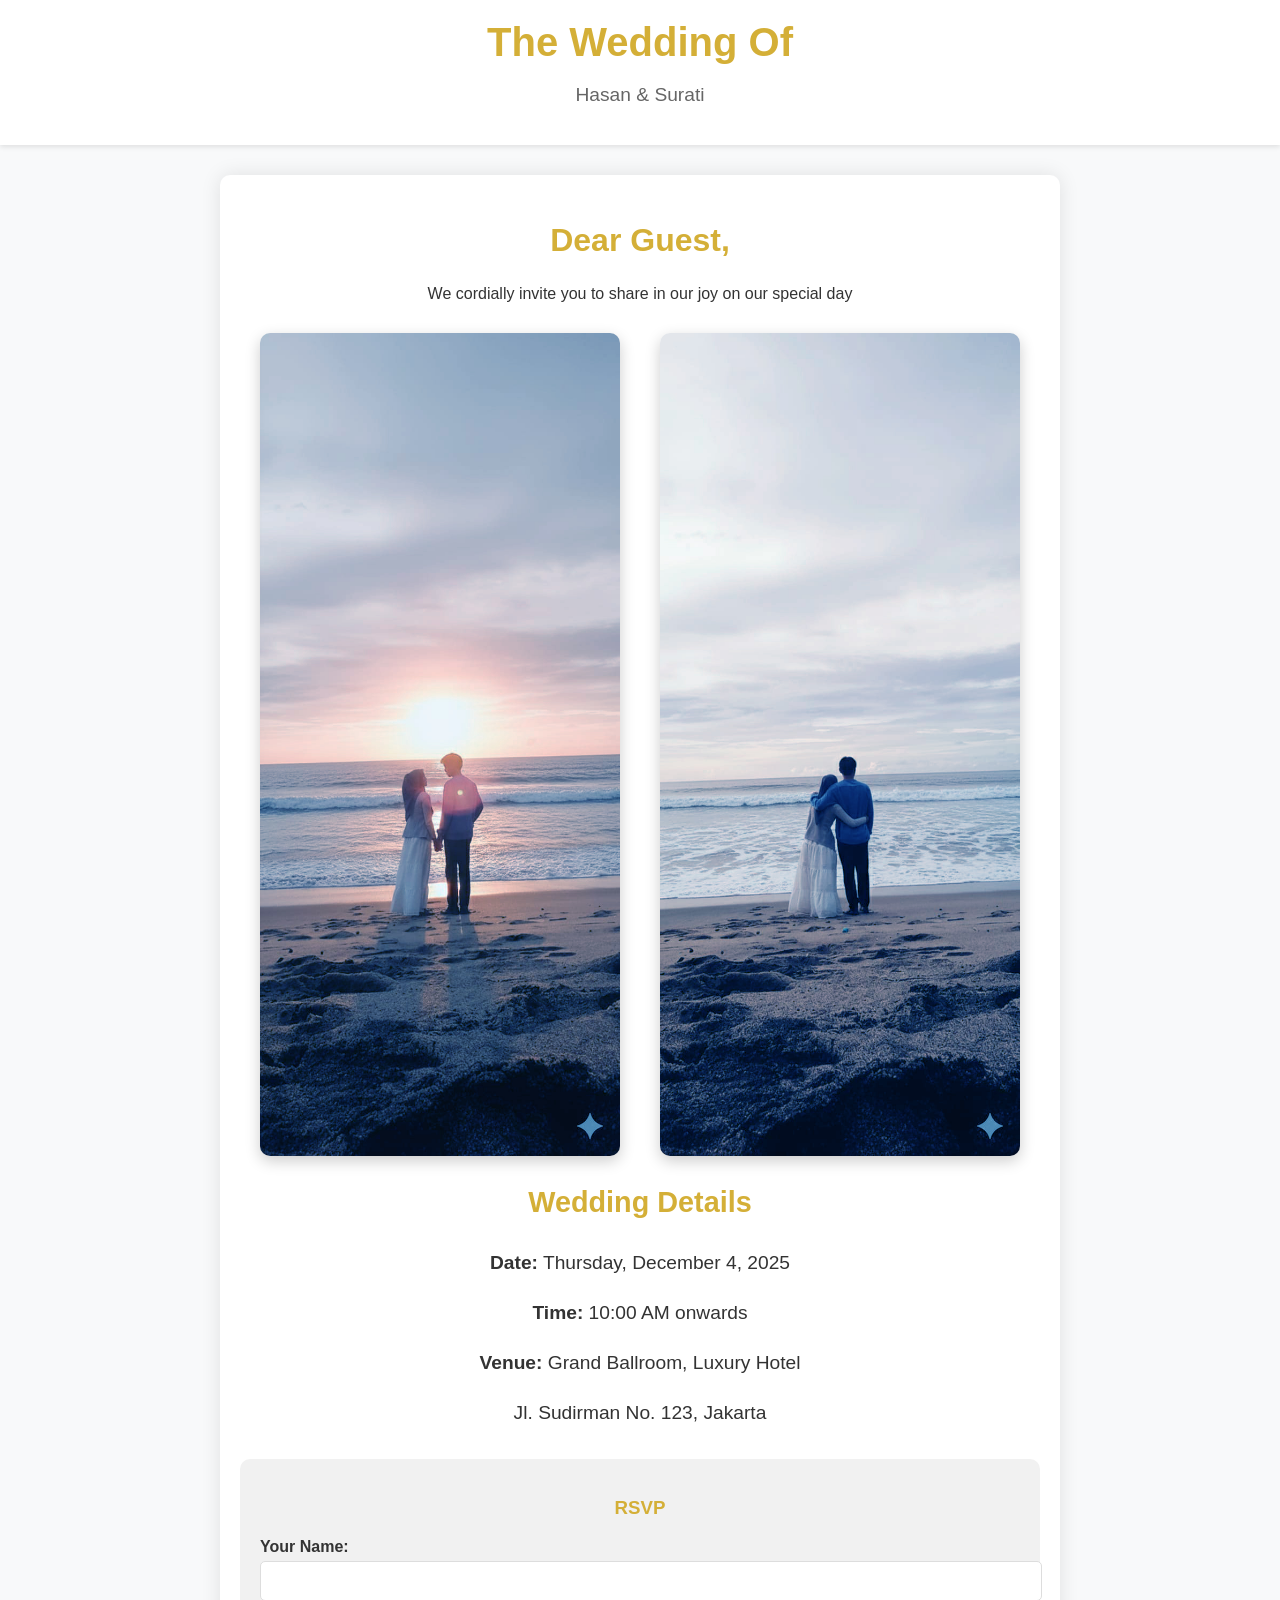
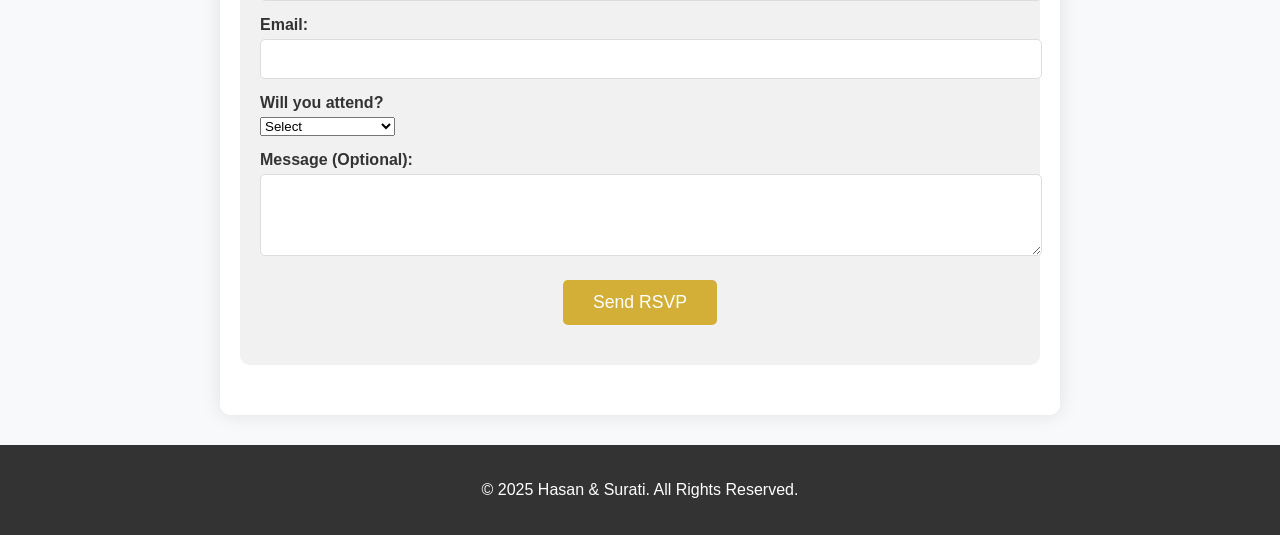
==== commit 7b9b01db: "Fix asset paths for GitHub Pages deployment and simplify HTML structure" ====
--- a/index.htm
+++ b/index.htm
@@ -1,3412 +1,251 @@
 <!DOCTYPE html>
-<html lang="id" prefix="og: https://ogp.me/ns#">
+<html lang="id">
 <head>
-	<meta charset="UTF-8">
-			<style>img:is([sizes="auto" i], [sizes^="auto," i]) { contain-intrinsic-size: 3000px 1500px }</style>
-	
-<!-- Optimasi Mesin Pencari oleh Rank Math - https://rankmath.com/ -->
-<title>The Wedding Of Hasan &amp; Surati</title>
-<meta name="description" content="Hadiri acara pernikahan Hasan &amp; Surati. pada hari Kamis, 04 Desember 2025 (13 Jumadil Akhir 1447 H)">
-<meta name="robots" content="nofollow, noindex">
-<meta property="og:locale" content="id_ID">
-<meta property="og:type" content="article">
-<meta property="og:title" content="The Wedding Of Hasan &amp; Surati">
-<meta property="og:description" content="Hadiri acara pernikahan Hasan &amp; Surati. pada hari Kamis, 04 Desember 2025 (13 Jumadil Akhir 1447 H)">
-<meta property="og:url" content="https://hi.kekondangan.id/motion-03/">
-<meta property="og:site_name" content="Digital Wedding Invitation">
-<meta property="article:section" content="Undangan Pernikahan">
-<meta property="og:updated_time" content="2025-06-10T13:03:27+07:00">
-<meta property="og:image" content="../Foto/Hasan.jpg">
-<meta property="og:image:secure_url" content="../Foto/Hasan.jpg">
-<meta property="og:image:width" content="720">
-<meta property="og:image:height" content="1080">
-<meta property="og:image:alt" content="Hasan &#038; Surati">
-<meta property="og:image:type" content="image/jpeg">
-<meta property="article:published_time" content="2024-10-11T15:11:17+07:00">
-<meta property="article:modified_time" content="2025-06-10T13:03:27+07:00">
-<meta name="twitter:card" content="summary_large_image">
-<meta name="twitter:title" content="The Wedding Of Hasan &amp; Surati">
-<meta name="twitter:description" content="Hadiri acara pernikahan Hasan &amp; Surati. pada hari Kamis, 04 Desember 2025 (13 Jumadil Akhir 1447 H)">
-<meta name="twitter:image" content="../Foto/Hasan.jpg">
-<meta name="twitter:label1" content="Ditulis oleh">
-<meta name="twitter:data1" content="kekondangan">
-<meta name="twitter:label2" content="Waktunya membaca">
-<meta name="twitter:data2" content="Kurang dari semenit">
-<script type="application/ld+json" class="rank-math-schema">{"@context":"https://schema.org","@graph":[{"@type":["Person","Organization"],"@id":"https://hi.kekondangan.id/#person","name":"Digital Wedding Invitation"},{"@type":"WebSite","@id":"https://hi.kekondangan.id/#website","url":"https://hi.kekondangan.id","name":"Digital Wedding Invitation","publisher":{"@id":"https://hi.kekondangan.id/#person"},"inLanguage":"id"},{"@type":"ImageObject","@id":"../Foto/Hasan.jpg","url":"../Foto/Hasan.jpg","width":"720","height":"1080","inLanguage":"id"},{"@type":"WebPage","@id":"https://hi.kekondangan.id/motion-03/#webpage","url":"https://hi.kekondangan.id/motion-03/","name":"The Wedding Of Anis &amp; Fadli","datePublished":"2024-10-11T15:11:17+07:00","dateModified":"2025-06-10T13:03:27+07:00","isPartOf":{"@id":"https://hi.kekondangan.id/#website"},"primaryImageOfPage":{"@id":"../Foto/Hasan.jpg"},"inLanguage":"id"},{"@type":"Person","@id":"https://hi.kekondangan.id/author/kekondangan/","name":"kekondangan","url":"https://hi.kekondangan.id/author/kekondangan/","image":{"@type":"ImageObject","@id":"https://secure.gravatar.com/avatar/d28f060878f04974fcd244a24bc69911?s=96&amp;d=mm&amp;r=g","url":"https://secure.gravatar.com/avatar/d28f060878f04974fcd244a24bc69911?s=96&amp;d=mm&amp;r=g","caption":"kekondangan","inLanguage":"id"},"sameAs":["http://hi.kekondangan.id"]},{"@type":"BlogPosting","headline":"The Wedding Of Anis &amp; Fadli","datePublished":"2024-10-11T15:11:17+07:00","dateModified":"2025-06-10T13:03:27+07:00","articleSection":"Undangan Pernikahan","author":{"@id":"https://hi.kekondangan.id/author/kekondangan/","name":"kekondangan"},"publisher":{"@id":"https://hi.kekondangan.id/#person"},"description":"Nama Tamu, hadiri acara pernikahan Anis &amp; Fadli. pada hari Minggu. 31 Desember 2024 Ya!","name":"The Wedding Of Anis &amp; Fadli","@id":"https://hi.kekondangan.id/motion-03/#richSnippet","isPartOf":{"@id":"https://hi.kekondangan.id/motion-03/#webpage"},"image":{"@id":"../Foto/Hasan.jpg"},"inLanguage":"id","mainEntityOfPage":{"@id":"https://hi.kekondangan.id/motion-03/#webpage"}}]}</script>
-<!-- /Plugin WordPress Rank Math SEO -->
-
-<script>
-window._wpemojiSettings = {"baseUrl":"https:\/\/s.w.org\/images\/core\/emoji\/15.0.3\/72x72\/","ext":".png","svgUrl":"https:\/\/s.w.org\/images\/core\/emoji\/15.0.3\/svg\/","svgExt":".svg","source":{"concatemoji":"https:\/\/hi.kekondangan.id\/wp-includes\/js\/wp-emoji-release.min.js?ver=6.7.4"}};
-/*! This file is auto-generated */
-!function(i,n){var o,s,e;function c(e){try{var t={supportTests:e,timestamp:(new Date).valueOf()};sessionStorage.setItem(o,JSON.stringify(t))}catch(e){}}function p(e,t,n){e.clearRect(0,0,e.canvas.width,e.canvas.height),e.fillText(t,0,0);var t=new Uint32Array(e.getImageData(0,0,e.canvas.width,e.canvas.height).data),r=(e.clearRect(0,0,e.canvas.width,e.canvas.height),e.fillText(n,0,0),new Uint32Array(e.getImageData(0,0,e.canvas.width,e.canvas.height).data));return t.every(function(e,t){return e===r[t]})}function u(e,t,n){switch(t){case"flag":return n(e,"\ud83c\udff3\ufe0f\u200d\u26a7\ufe0f","\ud83c\udff3\ufe0f\u200b\u26a7\ufe0f")?!1:!n(e,"\ud83c\uddfa\ud83c\uddf3","\ud83c\uddfa\u200b\ud83c\uddf3")&&!n(e,"\ud83c\udff4\udb40\udc67\udb40\udc62\udb40\udc65\udb40\udc6e\udb40\udc67\udb40\udc7f","\ud83c\udff4\u200b\udb40\udc67\u200b\udb40\udc62\u200b\udb40\udc65\u200b\udb40\udc6e\u200b\udb40\udc67\u200b\udb40\udc7f");case"emoji":return!n(e,"\ud83d\udc26\u200d\u2b1b","\ud83d\udc26\u200b\u2b1b")}return!1}function f(e,t,n){var r="undefined"!=typeof WorkerGlobalScope&&self instanceof WorkerGlobalScope?new OffscreenCanvas(300,150):i.createElement("canvas"),a=r.getContext("2d",{willReadFrequently:!0}),o=(a.textBaseline="top",a.font="600 32px Arial",{});return e.forEach(function(e){o[e]=t(a,e,n)}),o}function t(e){var t=i.createElement("script");t.src=e,t.defer=!0,i.head.appendChild(t)}"undefined"!=typeof Promise&&(o="wpEmojiSettingsSupports",s=["flag","emoji"],n.supports={everything:!0,everythingExceptFlag:!0},e=new Promise(function(e){i.addEventListener("DOMContentLoaded",e,{once:!0})}),new Promise(function(t){var n=function(){try{var e=JSON.parse(sessionStorage.getItem(o));if("object"==typeof e&&"number"==typeof e.timestamp&&(new Date).valueOf()<e.timestamp+604800&&"object"==typeof e.supportTests)return e.supportTests}catch(e){}return null}();if(!n){if("undefined"!=typeof Worker&&"undefined"!=typeof OffscreenCanvas&&"undefined"!=typeof URL&&URL.createObjectURL&&"undefined"!=typeof Blob)try{var e="postMessage("+f.toString()+"("+[JSON.stringify(s),u.toString(),p.toString()].join(",")+"));",r=new Blob([e],{type:"text/javascript"}),a=new Worker(URL.createObjectURL(r),{name:"wpTestEmojiSupports"});return void(a.onmessage=function(e){c(n=e.data),a.terminate(),t(n)})}catch(e){}c(n=f(s,u,p))}t(n)}).then(function(e){for(var t in e)n.supports[t]=e[t],n.supports.everything=n.supports.everything&&n.supports[t],"flag"!==t&&(n.supports.everythingExceptFlag=n.supports.everythingExceptFlag&&n.supports[t]);n.supports.everythingExceptFlag=n.supports.everythingExceptFlag&&!n.supports.flag,n.DOMReady=!1,n.readyCallback=function(){n.DOMReady=!0}}).then(function(){return e}).then(function(){var e;n.supports.everything||(n.readyCallback(),(e=n.source||{}).concatemoji?t(e.concatemoji):e.wpemoji&&e.twemoji&&(t(e.twemoji),t(e.wpemoji)))}))}((window,document),window._wpemojiSettings);
-</script>
-<style id='wp-emoji-styles-inline-css'>
-
-	img.wp-smiley, img.emoji {
-		display: inline !important;
-		border: none !important;
-		box-shadow: none !important;
-		height: 1em !important;
-		width: 1em !important;
-		margin: 0 0.07em !important;
-		vertical-align: -0.1em !important;
-		background: none !important;
-		padding: 0 !important;
-	}
-</style>
-<link rel='stylesheet' id='wp-block-library-css' href='../wp-includes/css/dist/block-library/style.min.css?ver=6.7.4' media='all'>
-<link rel='stylesheet' id='jet-engine-frontend-css' href='../wp-content/plugins/jet-engine/assets/css/frontend.css?ver=3.7.6' media='all'>
-<style id='global-styles-inline-css'>
-:root{--wp--preset--aspect-ratio--square: 1;--wp--preset--aspect-ratio--4-3: 4/3;--wp--preset--aspect-ratio--3-4: 3/4;--wp--preset--aspect-ratio--3-2: 3/2;--wp--preset--aspect-ratio--2-3: 2/3;--wp--preset--aspect-ratio--16-9: 16/9;--wp--preset--aspect-ratio--9-16: 9/16;--wp--preset--color--black: #000000;--wp--preset--color--cyan-bluish-gray: #abb8c3;--wp--preset--color--white: #ffffff;--wp--preset--color--pale-pink: #f78da7;--wp--preset--color--vivid-red: #cf2e2e;--wp--preset--color--luminous-vivid-orange: #ff6900;--wp--preset--color--luminous-vivid-amber: #fcb900;--wp--preset--color--light-green-cyan: #7bdcb5;--wp--preset--color--vivid-green-cyan: #00d084;--wp--preset--color--pale-cyan-blue: #8ed1fc;--wp--preset--color--vivid-cyan-blue: #0693e3;--wp--preset--color--vivid-purple: #9b51e0;--wp--preset--gradient--vivid-cyan-blue-to-vivid-purple: linear-gradient(135deg,rgba(6,147,227,1) 0%,rgb(155,81,224) 100%);--wp--preset--gradient--light-green-cyan-to-vivid-green-cyan: linear-gradient(135deg,rgb(122,220,180) 0%,rgb(0,208,130) 100%);--wp--preset--gradient--luminous-vivid-amber-to-luminous-vivid-orange: linear-gradient(135deg,rgba(252,185,0,1) 0%,rgba(255,105,0,1) 100%);--wp--preset--gradient--luminous-vivid-orange-to-vivid-red: linear-gradient(135deg,rgba(255,105,0,1) 0%,rgb(207,46,46) 100%);--wp--preset--gradient--very-light-gray-to-cyan-bluish-gray: linear-gradient(135deg,rgb(238,238,238) 0%,rgb(169,184,195) 100%);--wp--preset--gradient--cool-to-warm-spectrum: linear-gradient(135deg,rgb(74,234,220) 0%,rgb(151,120,209) 20%,rgb(207,42,186) 40%,rgb(238,44,130) 60%,rgb(251,105,98) 80%,rgb(254,248,76) 100%);--wp--preset--gradient--blush-light-purple: linear-gradient(135deg,rgb(255,206,236) 0%,rgb(152,150,240) 100%);--wp--preset--gradient--blush-bordeaux: linear-gradient(135deg,rgb(254,205,165) 0%,rgb(254,45,45) 50%,rgb(107,0,62) 100%);--wp--preset--gradient--luminous-dusk: linear-gradient(135deg,rgb(255,203,112) 0%,rgb(199,81,192) 50%,rgb(65,88,208) 100%);--wp--preset--gradient--pale-ocean: linear-gradient(135deg,rgb(255,245,203) 0%,rgb(182,227,212) 50%,rgb(51,167,181) 100%);--wp--preset--gradient--electric-grass: linear-gradient(135deg,rgb(202,248,128) 0%,rgb(113,206,126) 100%);--wp--preset--gradient--midnight: linear-gradient(135deg,rgb(2,3,129) 0%,rgb(40,116,252) 100%);--wp--preset--font-size--small: 13px;--wp--preset--font-size--medium: 20px;--wp--preset--font-size--large: 36px;--wp--preset--font-size--x-large: 42px;--wp--preset--spacing--20: 0.44rem;--wp--preset--spacing--30: 0.67rem;--wp--preset--spacing--40: 1rem;--wp--preset--spacing--50: 1.5rem;--wp--preset--spacing--60: 2.25rem;--wp--preset--spacing--70: 3.38rem;--wp--preset--spacing--80: 5.06rem;--wp--preset--shadow--natural: 6px 6px 9px rgba(0, 0, 0, 0.2);--wp--preset--shadow--deep: 12px 12px 50px rgba(0, 0, 0, 0.4);--wp--preset--shadow--sharp: 6px 6px 0px rgba(0, 0, 0, 0.2);--wp--preset--shadow--outlined: 6px 6px 0px -3px rgba(255, 255, 255, 1), 6px 6px rgba(0, 0, 0, 1);--wp--preset--shadow--crisp: 6px 6px 0px rgba(0, 0, 0, 1);}:root { --wp--style--global--content-size: 800px;--wp--style--global--wide-size: 1200px; }:where(body) { margin: 0; }.wp-site-blocks > .alignleft { float: left; margin-right: 2em; }.wp-site-blocks > .alignright { float: right; margin-left: 2em; }.wp-site-blocks > .aligncenter { justify-content: center; margin-left: auto; margin-right: auto; }:where(.wp-site-blocks) > * { margin-block-start: 24px; margin-block-end: 0; }:where(.wp-site-blocks) > :first-child { margin-block-start: 0; }:where(.wp-site-blocks) > :last-child { margin-block-end: 0; }:root { --wp--style--block-gap: 24px; }:root :where(.is-layout-flow) > :first-child{margin-block-start: 0;}:root :where(.is-layout-flow) > :last-child{margin-block-end: 0;}:root :where(.is-layout-flow) > *{margin-block-start: 24px;margin-block-end: 0;}:root :where(.is-layout-constrained) > :first-child{margin-block-start: 0;}:root :where(.is-layout-constrained) > :last-child{margin-block-end: 0;}:root :where(.is-layout-constrained) > *{margin-block-start: 24px;margin-block-end: 0;}:root :where(.is-layout-flex){gap: 24px;}:root :where(.is-layout-grid){gap: 24px;}.is-layout-flow > .alignleft{float: left;margin-inline-start: 0;margin-inline-end: 2em;}.is-layout-flow > .alignright{float: right;margin-inline-start: 2em;margin-inline-end: 0;}.is-layout-flow > .aligncenter{margin-left: auto !important;margin-right: auto !important;}.is-layout-constrained > .alignleft{float: left;margin-inline-start: 0;margin-inline-end: 2em;}.is-layout-constrained > .alignright{float: right;margin-inline-start: 2em;margin-inline-end: 0;}.is-layout-constrained > .aligncenter{margin-left: auto !important;margin-right: auto !important;}.is-layout-constrained > :where(:not(.alignleft):not(.alignright):not(.alignfull)){max-width: var(--wp--style--global--content-size);margin-left: auto !important;margin-right: auto !important;}.is-layout-constrained > .alignwide{max-width: var(--wp--style--global--wide-size);}body .is-layout-flex{display: flex;}.is-layout-flex{flex-wrap: wrap;align-items: center;}.is-layout-flex > :is(*, div){margin: 0;}body .is-layout-grid{display: grid;}.is-layout-grid > :is(*, div){margin: 0;}body{padding-top: 0px;padding-right: 0px;padding-bottom: 0px;padding-left: 0px;}a:where(:not(.wp-element-button)){text-decoration: underline;}:root :where(.wp-element-button, .wp-block-button__link){background-color: #32373c;border-width: 0;color: #fff;font-family: inherit;font-size: inherit;line-height: inherit;padding: calc(0.667em + 2px) calc(1.333em + 2px);text-decoration: none;}.has-black-color{color: var(--wp--preset--color--black) !important;}.has-cyan-bluish-gray-color{color: var(--wp--preset--color--cyan-bluish-gray) !important;}.has-white-color{color: var(--wp--preset--color--white) !important;}.has-pale-pink-color{color: var(--wp--preset--color--pale-pink) !important;}.has-vivid-red-color{color: var(--wp--preset--color--vivid-red) !important;}.has-luminous-vivid-orange-color{color: var(--wp--preset--color--luminous-vivid-orange) !important;}.has-luminous-vivid-amber-color{color: var(--wp--preset--color--luminous-vivid-amber) !important;}.has-light-green-cyan-color{color: var(--wp--preset--color--light-green-cyan) !important;}.has-vivid-green-cyan-color{color: var(--wp--preset--color--vivid-green-cyan) !important;}.has-pale-cyan-blue-color{color: var(--wp--preset--color--pale-cyan-blue) !important;}.has-vivid-cyan-blue-color{color: var(--wp--preset--color--vivid-cyan-blue) !important;}.has-vivid-purple-color{color: var(--wp--preset--color--vivid-purple) !important;}.has-black-background-color{background-color: var(--wp--preset--color--black) !important;}.has-cyan-bluish-gray-background-color{background-color: var(--wp--preset--color--cyan-bluish-gray) !important;}.has-white-background-color{background-color: var(--wp--preset--color--white) !important;}.has-pale-pink-background-color{background-color: var(--wp--preset--color--pale-pink) !important;}.has-vivid-red-background-color{background-color: var(--wp--preset--color--vivid-red) !important;}.has-luminous-vivid-orange-background-color{background-color: var(--wp--preset--color--luminous-vivid-orange) !important;}.has-luminous-vivid-amber-background-color{background-color: var(--wp--preset--color--luminous-vivid-amber) !important;}.has-light-green-cyan-background-color{background-color: var(--wp--preset--color--light-green-cyan) !important;}.has-vivid-green-cyan-background-color{background-color: var(--wp--preset--color--vivid-green-cyan) !important;}.has-pale-cyan-blue-background-color{background-color: var(--wp--preset--color--pale-cyan-blue) !important;}.has-vivid-cyan-blue-background-color{background-color: var(--wp--preset--color--vivid-cyan-blue) !important;}.has-vivid-purple-background-color{background-color: var(--wp--preset--color--vivid-purple) !important;}.has-black-border-color{border-color: var(--wp--preset--color--black) !important;}.has-cyan-bluish-gray-border-color{border-color: var(--wp--preset--color--cyan-bluish-gray) !important;}.has-white-border-color{border-color: var(--wp--preset--color--white) !important;}.has-pale-pink-border-color{border-color: var(--wp--preset--color--pale-pink) !important;}.has-vivid-red-border-color{border-color: var(--wp--preset--color--vivid-red) !important;}.has-luminous-vivid-orange-border-color{border-color: var(--wp--preset--color--luminous-vivid-orange) !important;}.has-luminous-vivid-amber-border-color{border-color: var(--wp--preset--color--luminous-vivid-amber) !important;}.has-light-green-cyan-border-color{border-color: var(--wp--preset--color--light-green-cyan) !important;}.has-vivid-green-cyan-border-color{border-color: var(--wp--preset--color--vivid-green-cyan) !important;}.has-pale-cyan-blue-border-color{border-color: var(--wp--preset--color--pale-cyan-blue) !important;}.has-vivid-cyan-blue-border-color{border-color: var(--wp--preset--color--vivid-cyan-blue) !important;}.has-vivid-purple-border-color{border-color: var(--wp--preset--color--vivid-purple) !important;}.has-vivid-cyan-blue-to-vivid-purple-gradient-background{background: var(--wp--preset--gradient--vivid-cyan-blue-to-vivid-purple) !important;}.has-light-green-cyan-to-vivid-green-cyan-gradient-background{background: var(--wp--preset--gradient--light-green-cyan-to-vivid-green-cyan) !important;}.has-luminous-vivid-amber-to-luminous-vivid-orange-gradient-background{background: var(--wp--preset--gradient--luminous-vivid-amber-to-luminous-vivid-orange) !important;}.has-luminous-vivid-orange-to-vivid-red-gradient-background{background: var(--wp--preset--gradient--luminous-vivid-orange-to-vivid-red) !important;}.has-very-light-gray-to-cyan-bluish-gray-gradient-background{background: var(--wp--preset--gradient--very-light-gray-to-cyan-bluish-gray) !important;}.has-cool-to-warm-spectrum-gradient-background{background: var(--wp--preset--gradient--cool-to-warm-spectrum) !important;}.has-blush-light-purple-gradient-background{background: var(--wp--preset--gradient--blush-light-purple) !important;}.has-blush-bordeaux-gradient-background{background: var(--wp--preset--gradient--blush-bordeaux) !important;}.has-luminous-dusk-gradient-background{background: var(--wp--preset--gradient--luminous-dusk) !important;}.has-pale-ocean-gradient-background{background: var(--wp--preset--gradient--pale-ocean) !important;}.has-electric-grass-gradient-background{background: var(--wp--preset--gradient--electric-grass) !important;}.has-midnight-gradient-background{background: var(--wp--preset--gradient--midnight) !important;}.has-small-font-size{font-size: var(--wp--preset--font-size--small) !important;}.has-medium-font-size{font-size: var(--wp--preset--font-size--medium) !important;}.has-large-font-size{font-size: var(--wp--preset--font-size--large) !important;}.has-x-large-font-size{font-size: var(--wp--preset--font-size--x-large) !important;}
-:root :where(.wp-block-pullquote){font-size: 1.5em;line-height: 1.6;}
-</style>
-<link rel='stylesheet' id='wds-elementor-css' href='../wp-content/plugins/weddingsaas-pro/assets/css/wds-elementor.css?ver=2.5.1' media='all'>
-<link rel='stylesheet' id='saic_style-css' href='../wp-content/plugins/weddingsaas-pro/assets/plugins/custom/commentpress/saic_style.css?ver=2.5.1' media='screen'>
-<link rel='stylesheet' id='hello-elementor-css' href='../wp-content/themes/hello-elementor/style.min.css?ver=3.4.3' media='all'>
-<link rel='stylesheet' id='hello-elementor-theme-style-css' href='../wp-content/themes/hello-elementor/theme.min.css?ver=3.4.3' media='all'>
-<link rel='stylesheet' id='hello-elementor-header-footer-css' href='../wp-content/themes/hello-elementor/header-footer.min.css?ver=3.4.3' media='all'>
-<link rel='stylesheet' id='elementor-frontend-css' href='../wp-content/plugins/elementor/assets/css/frontend.min.css?ver=3.32.3' media='all'>
-<style id='elementor-frontend-inline-css'>
-@-webkit-keyframes ha_fadeIn{0%{opacity:0}to{opacity:1}}@keyframes ha_fadeIn{0%{opacity:0}to{opacity:1}}@-webkit-keyframes ha_zoomIn{0%{opacity:0;-webkit-transform:scale3d(.3,.3,.3);transform:scale3d(.3,.3,.3)}50%{opacity:1}}@keyframes ha_zoomIn{0%{opacity:0;-webkit-transform:scale3d(.3,.3,.3);transform:scale3d(.3,.3,.3)}50%{opacity:1}}@-webkit-keyframes ha_rollIn{0%{opacity:0;-webkit-transform:translate3d(-100%,0,0) rotate3d(0,0,1,-120deg);transform:translate3d(-100%,0,0) rotate3d(0,0,1,-120deg)}to{opacity:1}}@keyframes ha_rollIn{0%{opacity:0;-webkit-transform:translate3d(-100%,0,0) rotate3d(0,0,1,-120deg);transform:translate3d(-100%,0,0) rotate3d(0,0,1,-120deg)}to{opacity:1}}@-webkit-keyframes ha_bounce{0%,20%,53%,to{-webkit-animation-timing-function:cubic-bezier(.215,.61,.355,1);animation-timing-function:cubic-bezier(.215,.61,.355,1)}40%,43%{-webkit-transform:translate3d(0,-30px,0) scaleY(1.1);transform:translate3d(0,-30px,0) scaleY(1.1);-webkit-animation-timing-function:cubic-bezier(.755,.05,.855,.06);animation-timing-function:cubic-bezier(.755,.05,.855,.06)}70%{-webkit-transform:translate3d(0,-15px,0) scaleY(1.05);transform:translate3d(0,-15px,0) scaleY(1.05);-webkit-animation-timing-function:cubic-bezier(.755,.05,.855,.06);animation-timing-function:cubic-bezier(.755,.05,.855,.06)}80%{-webkit-transition-timing-function:cubic-bezier(.215,.61,.355,1);transition-timing-function:cubic-bezier(.215,.61,.355,1);-webkit-transform:translate3d(0,0,0) scaleY(.95);transform:translate3d(0,0,0) scaleY(.95)}90%{-webkit-transform:translate3d(0,-4px,0) scaleY(1.02);transform:translate3d(0,-4px,0) scaleY(1.02)}}@keyframes ha_bounce{0%,20%,53%,to{-webkit-animation-timing-function:cubic-bezier(.215,.61,.355,1);animation-timing-function:cubic-bezier(.215,.61,.355,1)}40%,43%{-webkit-transform:translate3d(0,-30px,0) scaleY(1.1);transform:translate3d(0,-30px,0) scaleY(1.1);-webkit-animation-timing-function:cubic-bezier(.755,.05,.855,.06);animation-timing-function:cubic-bezier(.755,.05,.855,.06)}70%{-webkit-transform:translate3d(0,-15px,0) scaleY(1.05);transform:translate3d(0,-15px,0) scaleY(1.05);-webkit-animation-timing-function:cubic-bezier(.755,.05,.855,.06);animation-timing-function:cubic-bezier(.755,.05,.855,.06)}80%{-webkit-transition-timing-function:cubic-bezier(.215,.61,.355,1);transition-timing-function:cubic-bezier(.215,.61,.355,1);-webkit-transform:translate3d(0,0,0) scaleY(.95);transform:translate3d(0,0,0) scaleY(.95)}90%{-webkit-transform:translate3d(0,-4px,0) scaleY(1.02);transform:translate3d(0,-4px,0) scaleY(1.02)}}@-webkit-keyframes ha_bounceIn{0%,20%,40%,60%,80%,to{-webkit-animation-timing-function:cubic-bezier(.215,.61,.355,1);animation-timing-function:cubic-bezier(.215,.61,.355,1)}0%{opacity:0;-webkit-transform:scale3d(.3,.3,.3);transform:scale3d(.3,.3,.3)}20%{-webkit-transform:scale3d(1.1,1.1,1.1);transform:scale3d(1.1,1.1,1.1)}40%{-webkit-transform:scale3d(.9,.9,.9);transform:scale3d(.9,.9,.9)}60%{opacity:1;-webkit-transform:scale3d(1.03,1.03,1.03);transform:scale3d(1.03,1.03,1.03)}80%{-webkit-transform:scale3d(.97,.97,.97);transform:scale3d(.97,.97,.97)}to{opacity:1}}@keyframes ha_bounceIn{0%,20%,40%,60%,80%,to{-webkit-animation-timing-function:cubic-bezier(.215,.61,.355,1);animation-timing-function:cubic-bezier(.215,.61,.355,1)}0%{opacity:0;-webkit-transform:scale3d(.3,.3,.3);transform:scale3d(.3,.3,.3)}20%{-webkit-transform:scale3d(1.1,1.1,1.1);transform:scale3d(1.1,1.1,1.1)}40%{-webkit-transform:scale3d(.9,.9,.9);transform:scale3d(.9,.9,.9)}60%{opacity:1;-webkit-transform:scale3d(1.03,1.03,1.03);transform:scale3d(1.03,1.03,1.03)}80%{-webkit-transform:scale3d(.97,.97,.97);transform:scale3d(.97,.97,.97)}to{opacity:1}}@-webkit-keyframes ha_flipInX{0%{opacity:0;-webkit-transform:perspective(400px) rotate3d(1,0,0,90deg);transform:perspective(400px) rotate3d(1,0,0,90deg);-webkit-animation-timing-function:ease-in;animation-timing-function:ease-in}40%{-webkit-transform:perspective(400px) rotate3d(1,0,0,-20deg);transform:perspective(400px) rotate3d(1,0,0,-20deg);-webkit-animation-timing-function:ease-in;animation-timing-function:ease-in}60%{opacity:1;-webkit-transform:perspective(400px) rotate3d(1,0,0,10deg);transform:perspective(400px) rotate3d(1,0,0,10deg)}80%{-webkit-transform:perspective(400px) rotate3d(1,0,0,-5deg);transform:perspective(400px) rotate3d(1,0,0,-5deg)}}@keyframes ha_flipInX{0%{opacity:0;-webkit-transform:perspective(400px) rotate3d(1,0,0,90deg);transform:perspective(400px) rotate3d(1,0,0,90deg);-webkit-animation-timing-function:ease-in;animation-timing-function:ease-in}40%{-webkit-transform:perspective(400px) rotate3d(1,0,0,-20deg);transform:perspective(400px) rotate3d(1,0,0,-20deg);-webkit-animation-timing-function:ease-in;animation-timing-function:ease-in}60%{opacity:1;-webkit-transform:perspective(400px) rotate3d(1,0,0,10deg);transform:perspective(400px) rotate3d(1,0,0,10deg)}80%{-webkit-transform:perspective(400px) rotate3d(1,0,0,-5deg);transform:perspective(400px) rotate3d(1,0,0,-5deg)}}@-webkit-keyframes ha_flipInY{0%{opacity:0;-webkit-transform:perspective(400px) rotate3d(0,1,0,90deg);transform:perspective(400px) rotate3d(0,1,0,90deg);-webkit-animation-timing-function:ease-in;animation-timing-function:ease-in}40%{-webkit-transform:perspective(400px) rotate3d(0,1,0,-20deg);transform:perspective(400px) rotate3d(0,1,0,-20deg);-webkit-animation-timing-function:ease-in;animation-timing-function:ease-in}60%{opacity:1;-webkit-transform:perspective(400px) rotate3d(0,1,0,10deg);transform:perspective(400px) rotate3d(0,1,0,10deg)}80%{-webkit-transform:perspective(400px) rotate3d(0,1,0,-5deg);transform:perspective(400px) rotate3d(0,1,0,-5deg)}}@keyframes ha_flipInY{0%{opacity:0;-webkit-transform:perspective(400px) rotate3d(0,1,0,90deg);transform:perspective(400px) rotate3d(0,1,0,90deg);-webkit-animation-timing-function:ease-in;animation-timing-function:ease-in}40%{-webkit-transform:perspective(400px) rotate3d(0,1,0,-20deg);transform:perspective(400px) rotate3d(0,1,0,-20deg);-webkit-animation-timing-function:ease-in;animation-timing-function:ease-in}60%{opacity:1;-webkit-transform:perspective(400px) rotate3d(0,1,0,10deg);transform:perspective(400px) rotate3d(0,1,0,10deg)}80%{-webkit-transform:perspective(400px) rotate3d(0,1,0,-5deg);transform:perspective(400px) rotate3d(0,1,0,-5deg)}}@-webkit-keyframes ha_swing{20%{-webkit-transform:rotate3d(0,0,1,15deg);transform:rotate3d(0,0,1,15deg)}40%{-webkit-transform:rotate3d(0,0,1,-10deg);transform:rotate3d(0,0,1,-10deg)}60%{-webkit-transform:rotate3d(0,0,1,5deg);transform:rotate3d(0,0,1,5deg)}80%{-webkit-transform:rotate3d(0,0,1,-5deg);transform:rotate3d(0,0,1,-5deg)}}@keyframes ha_swing{20%{-webkit-transform:rotate3d(0,0,1,15deg);transform:rotate3d(0,0,1,15deg)}40%{-webkit-transform:rotate3d(0,0,1,-10deg);transform:rotate3d(0,0,1,-10deg)}60%{-webkit-transform:rotate3d(0,0,1,5deg);transform:rotate3d(0,0,1,5deg)}80%{-webkit-transform:rotate3d(0,0,1,-5deg);transform:rotate3d(0,0,1,-5deg)}}@-webkit-keyframes ha_slideInDown{0%{visibility:visible;-webkit-transform:translate3d(0,-100%,0);transform:translate3d(0,-100%,0)}}@keyframes ha_slideInDown{0%{visibility:visible;-webkit-transform:translate3d(0,-100%,0);transform:translate3d(0,-100%,0)}}@-webkit-keyframes ha_slideInUp{0%{visibility:visible;-webkit-transform:translate3d(0,100%,0);transform:translate3d(0,100%,0)}}@keyframes ha_slideInUp{0%{visibility:visible;-webkit-transform:translate3d(0,100%,0);transform:translate3d(0,100%,0)}}@-webkit-keyframes ha_slideInLeft{0%{visibility:visible;-webkit-transform:translate3d(-100%,0,0);transform:translate3d(-100%,0,0)}}@keyframes ha_slideInLeft{0%{visibility:visible;-webkit-transform:translate3d(-100%,0,0);transform:translate3d(-100%,0,0)}}@-webkit-keyframes ha_slideInRight{0%{visibility:visible;-webkit-transform:translate3d(100%,0,0);transform:translate3d(100%,0,0)}}@keyframes ha_slideInRight{0%{visibility:visible;-webkit-transform:translate3d(100%,0,0);transform:translate3d(100%,0,0)}}.ha_fadeIn{-webkit-animation-name:ha_fadeIn;animation-name:ha_fadeIn}.ha_zoomIn{-webkit-animation-name:ha_zoomIn;animation-name:ha_zoomIn}.ha_rollIn{-webkit-animation-name:ha_rollIn;animation-name:ha_rollIn}.ha_bounce{-webkit-transform-origin:center bottom;-ms-transform-origin:center bottom;transform-origin:center bottom;-webkit-animation-name:ha_bounce;animation-name:ha_bounce}.ha_bounceIn{-webkit-animation-name:ha_bounceIn;animation-name:ha_bounceIn;-webkit-animation-duration:.75s;-webkit-animation-duration:calc(var(--animate-duration)*.75);animation-duration:.75s;animation-duration:calc(var(--animate-duration)*.75)}.ha_flipInX,.ha_flipInY{-webkit-animation-name:ha_flipInX;animation-name:ha_flipInX;-webkit-backface-visibility:visible!important;backface-visibility:visible!important}.ha_flipInY{-webkit-animation-name:ha_flipInY;animation-name:ha_flipInY}.ha_swing{-webkit-transform-origin:top center;-ms-transform-origin:top center;transform-origin:top center;-webkit-animation-name:ha_swing;animation-name:ha_swing}.ha_slideInDown{-webkit-animation-name:ha_slideInDown;animation-name:ha_slideInDown}.ha_slideInUp{-webkit-animation-name:ha_slideInUp;animation-name:ha_slideInUp}.ha_slideInLeft{-webkit-animation-name:ha_slideInLeft;animation-name:ha_slideInLeft}.ha_slideInRight{-webkit-animation-name:ha_slideInRight;animation-name:ha_slideInRight}.ha-css-transform-yes{-webkit-transition-duration:var(--ha-tfx-transition-duration, .2s);transition-duration:var(--ha-tfx-transition-duration, .2s);-webkit-transition-property:-webkit-transform;transition-property:transform;transition-property:transform,-webkit-transform;-webkit-transform:translate(var(--ha-tfx-translate-x, 0),var(--ha-tfx-translate-y, 0)) scale(var(--ha-tfx-scale-x, 1),var(--ha-tfx-scale-y, 1)) skew(var(--ha-tfx-skew-x, 0),var(--ha-tfx-skew-y, 0)) rotateX(var(--ha-tfx-rotate-x, 0)) rotateY(var(--ha-tfx-rotate-y, 0)) rotateZ(var(--ha-tfx-rotate-z, 0));transform:translate(var(--ha-tfx-translate-x, 0),var(--ha-tfx-translate-y, 0)) scale(var(--ha-tfx-scale-x, 1),var(--ha-tfx-scale-y, 1)) skew(var(--ha-tfx-skew-x, 0),var(--ha-tfx-skew-y, 0)) rotateX(var(--ha-tfx-rotate-x, 0)) rotateY(var(--ha-tfx-rotate-y, 0)) rotateZ(var(--ha-tfx-rotate-z, 0))}.ha-css-transform-yes:hover{-webkit-transform:translate(var(--ha-tfx-translate-x-hover, var(--ha-tfx-translate-x, 0)),var(--ha-tfx-translate-y-hover, var(--ha-tfx-translate-y, 0))) scale(var(--ha-tfx-scale-x-hover, var(--ha-tfx-scale-x, 1)),var(--ha-tfx-scale-y-hover, var(--ha-tfx-scale-y, 1))) skew(var(--ha-tfx-skew-x-hover, var(--ha-tfx-skew-x, 0)),var(--ha-tfx-skew-y-hover, var(--ha-tfx-skew-y, 0))) rotateX(var(--ha-tfx-rotate-x-hover, var(--ha-tfx-rotate-x, 0))) rotateY(var(--ha-tfx-rotate-y-hover, var(--ha-tfx-rotate-y, 0))) rotateZ(var(--ha-tfx-rotate-z-hover, var(--ha-tfx-rotate-z, 0)));transform:translate(var(--ha-tfx-translate-x-hover, var(--ha-tfx-translate-x, 0)),var(--ha-tfx-translate-y-hover, var(--ha-tfx-translate-y, 0))) scale(var(--ha-tfx-scale-x-hover, var(--ha-tfx-scale-x, 1)),var(--ha-tfx-scale-y-hover, var(--ha-tfx-scale-y, 1))) skew(var(--ha-tfx-skew-x-hover, var(--ha-tfx-skew-x, 0)),var(--ha-tfx-skew-y-hover, var(--ha-tfx-skew-y, 0))) rotateX(var(--ha-tfx-rotate-x-hover, var(--ha-tfx-rotate-x, 0))) rotateY(var(--ha-tfx-rotate-y-hover, var(--ha-tfx-rotate-y, 0))) rotateZ(var(--ha-tfx-rotate-z-hover, var(--ha-tfx-rotate-z, 0)))}.happy-addon>.elementor-widget-container{word-wrap:break-word;overflow-wrap:break-word}.happy-addon>.elementor-widget-container,.happy-addon>.elementor-widget-container *{-webkit-box-sizing:border-box;box-sizing:border-box}.happy-addon:not(:has(.elementor-widget-container)),.happy-addon:not(:has(.elementor-widget-container)) *{-webkit-box-sizing:border-box;box-sizing:border-box;word-wrap:break-word;overflow-wrap:break-word}.happy-addon p:empty{display:none}.happy-addon .elementor-inline-editing{min-height:auto!important}.happy-addon-pro img{max-width:100%;height:auto;-o-object-fit:cover;object-fit:cover}.ha-screen-reader-text{position:absolute;overflow:hidden;clip:rect(1px,1px,1px,1px);margin:-1px;padding:0;width:1px;height:1px;border:0;word-wrap:normal!important;-webkit-clip-path:inset(50%);clip-path:inset(50%)}.ha-has-bg-overlay>.elementor-widget-container{position:relative;z-index:1}.ha-has-bg-overlay>.elementor-widget-container:before{position:absolute;top:0;left:0;z-index:-1;width:100%;height:100%;content:""}.ha-has-bg-overlay:not(:has(.elementor-widget-container)){position:relative;z-index:1}.ha-has-bg-overlay:not(:has(.elementor-widget-container)):before{position:absolute;top:0;left:0;z-index:-1;width:100%;height:100%;content:""}.ha-popup--is-enabled .ha-js-popup,.ha-popup--is-enabled .ha-js-popup img{cursor:-webkit-zoom-in!important;cursor:zoom-in!important}.mfp-wrap .mfp-arrow,.mfp-wrap .mfp-close{background-color:transparent}.mfp-wrap .mfp-arrow:focus,.mfp-wrap .mfp-close:focus{outline-width:thin}.ha-advanced-tooltip-enable{position:relative;cursor:pointer;--ha-tooltip-arrow-color:black;--ha-tooltip-arrow-distance:0}.ha-advanced-tooltip-enable .ha-advanced-tooltip-content{position:absolute;z-index:999;display:none;padding:5px 0;width:120px;height:auto;border-radius:6px;background-color:#000;color:#fff;text-align:center;opacity:0}.ha-advanced-tooltip-enable .ha-advanced-tooltip-content::after{position:absolute;border-width:5px;border-style:solid;content:""}.ha-advanced-tooltip-enable .ha-advanced-tooltip-content.no-arrow::after{visibility:hidden}.ha-advanced-tooltip-enable .ha-advanced-tooltip-content.show{display:inline-block;opacity:1}.ha-advanced-tooltip-enable.ha-advanced-tooltip-top .ha-advanced-tooltip-content,body[data-elementor-device-mode=tablet] .ha-advanced-tooltip-enable.ha-advanced-tooltip-tablet-top .ha-advanced-tooltip-content{top:unset;right:0;bottom:calc(101% + var(--ha-tooltip-arrow-distance));left:0;margin:0 auto}.ha-advanced-tooltip-enable.ha-advanced-tooltip-top .ha-advanced-tooltip-content::after,body[data-elementor-device-mode=tablet] .ha-advanced-tooltip-enable.ha-advanced-tooltip-tablet-top .ha-advanced-tooltip-content::after{top:100%;right:unset;bottom:unset;left:50%;border-color:var(--ha-tooltip-arrow-color) transparent transparent transparent;-webkit-transform:translateX(-50%);-ms-transform:translateX(-50%);transform:translateX(-50%)}.ha-advanced-tooltip-enable.ha-advanced-tooltip-bottom .ha-advanced-tooltip-content,body[data-elementor-device-mode=tablet] .ha-advanced-tooltip-enable.ha-advanced-tooltip-tablet-bottom .ha-advanced-tooltip-content{top:calc(101% + var(--ha-tooltip-arrow-distance));right:0;bottom:unset;left:0;margin:0 auto}.ha-advanced-tooltip-enable.ha-advanced-tooltip-bottom .ha-advanced-tooltip-content::after,body[data-elementor-device-mode=tablet] .ha-advanced-tooltip-enable.ha-advanced-tooltip-tablet-bottom .ha-advanced-tooltip-content::after{top:unset;right:unset;bottom:100%;left:50%;border-color:transparent transparent var(--ha-tooltip-arrow-color) transparent;-webkit-transform:translateX(-50%);-ms-transform:translateX(-50%);transform:translateX(-50%)}.ha-advanced-tooltip-enable.ha-advanced-tooltip-left .ha-advanced-tooltip-content,body[data-elementor-device-mode=tablet] .ha-advanced-tooltip-enable.ha-advanced-tooltip-tablet-left .ha-advanced-tooltip-content{top:50%;right:calc(101% + var(--ha-tooltip-arrow-distance));bottom:unset;left:unset;-webkit-transform:translateY(-50%);-ms-transform:translateY(-50%);transform:translateY(-50%)}.ha-advanced-tooltip-enable.ha-advanced-tooltip-left .ha-advanced-tooltip-content::after,body[data-elementor-device-mode=tablet] .ha-advanced-tooltip-enable.ha-advanced-tooltip-tablet-left .ha-advanced-tooltip-content::after{top:50%;right:unset;bottom:unset;left:100%;border-color:transparent transparent transparent var(--ha-tooltip-arrow-color);-webkit-transform:translateY(-50%);-ms-transform:translateY(-50%);transform:translateY(-50%)}.ha-advanced-tooltip-enable.ha-advanced-tooltip-right .ha-advanced-tooltip-content,body[data-elementor-device-mode=tablet] .ha-advanced-tooltip-enable.ha-advanced-tooltip-tablet-right .ha-advanced-tooltip-content{top:50%;right:unset;bottom:unset;left:calc(101% + var(--ha-tooltip-arrow-distance));-webkit-transform:translateY(-50%);-ms-transform:translateY(-50%);transform:translateY(-50%)}.ha-advanced-tooltip-enable.ha-advanced-tooltip-right .ha-advanced-tooltip-content::after,body[data-elementor-device-mode=tablet] .ha-advanced-tooltip-enable.ha-advanced-tooltip-tablet-right .ha-advanced-tooltip-content::after{top:50%;right:100%;bottom:unset;left:unset;border-color:transparent var(--ha-tooltip-arrow-color) transparent transparent;-webkit-transform:translateY(-50%);-ms-transform:translateY(-50%);transform:translateY(-50%)}body[data-elementor-device-mode=mobile] .ha-advanced-tooltip-enable.ha-advanced-tooltip-mobile-top .ha-advanced-tooltip-content{top:unset;right:0;bottom:calc(101% + var(--ha-tooltip-arrow-distance));left:0;margin:0 auto}body[data-elementor-device-mode=mobile] .ha-advanced-tooltip-enable.ha-advanced-tooltip-mobile-top .ha-advanced-tooltip-content::after{top:100%;right:unset;bottom:unset;left:50%;border-color:var(--ha-tooltip-arrow-color) transparent transparent transparent;-webkit-transform:translateX(-50%);-ms-transform:translateX(-50%);transform:translateX(-50%)}body[data-elementor-device-mode=mobile] .ha-advanced-tooltip-enable.ha-advanced-tooltip-mobile-bottom .ha-advanced-tooltip-content{top:calc(101% + var(--ha-tooltip-arrow-distance));right:0;bottom:unset;left:0;margin:0 auto}body[data-elementor-device-mode=mobile] .ha-advanced-tooltip-enable.ha-advanced-tooltip-mobile-bottom .ha-advanced-tooltip-content::after{top:unset;right:unset;bottom:100%;left:50%;border-color:transparent transparent var(--ha-tooltip-arrow-color) transparent;-webkit-transform:translateX(-50%);-ms-transform:translateX(-50%);transform:translateX(-50%)}body[data-elementor-device-mode=mobile] .ha-advanced-tooltip-enable.ha-advanced-tooltip-mobile-left .ha-advanced-tooltip-content{top:50%;right:calc(101% + var(--ha-tooltip-arrow-distance));bottom:unset;left:unset;-webkit-transform:translateY(-50%);-ms-transform:translateY(-50%);transform:translateY(-50%)}body[data-elementor-device-mode=mobile] .ha-advanced-tooltip-enable.ha-advanced-tooltip-mobile-left .ha-advanced-tooltip-content::after{top:50%;right:unset;bottom:unset;left:100%;border-color:transparent transparent transparent var(--ha-tooltip-arrow-color);-webkit-transform:translateY(-50%);-ms-transform:translateY(-50%);transform:translateY(-50%)}body[data-elementor-device-mode=mobile] .ha-advanced-tooltip-enable.ha-advanced-tooltip-mobile-right .ha-advanced-tooltip-content{top:50%;right:unset;bottom:unset;left:calc(101% + var(--ha-tooltip-arrow-distance));-webkit-transform:translateY(-50%);-ms-transform:translateY(-50%);transform:translateY(-50%)}body[data-elementor-device-mode=mobile] .ha-advanced-tooltip-enable.ha-advanced-tooltip-mobile-right .ha-advanced-tooltip-content::after{top:50%;right:100%;bottom:unset;left:unset;border-color:transparent var(--ha-tooltip-arrow-color) transparent transparent;-webkit-transform:translateY(-50%);-ms-transform:translateY(-50%);transform:translateY(-50%)}body.elementor-editor-active .happy-addon.ha-gravityforms .gform_wrapper{display:block!important}.ha-scroll-to-top-wrap.ha-scroll-to-top-hide{display:none}.ha-scroll-to-top-wrap.edit-mode,.ha-scroll-to-top-wrap.single-page-off{display:none!important}.ha-scroll-to-top-button{position:fixed;right:15px;bottom:15px;z-index:9999;display:-webkit-box;display:-webkit-flex;display:-ms-flexbox;display:flex;-webkit-box-align:center;-webkit-align-items:center;align-items:center;-ms-flex-align:center;-webkit-box-pack:center;-ms-flex-pack:center;-webkit-justify-content:center;justify-content:center;width:50px;height:50px;border-radius:50px;background-color:#5636d1;color:#fff;text-align:center;opacity:1;cursor:pointer;-webkit-transition:all .3s;transition:all .3s}.ha-scroll-to-top-button i{color:#fff;font-size:16px}.ha-scroll-to-top-button:hover{background-color:#e2498a}
-</style>
-<link rel='stylesheet' id='elementor-post-6-css' href='../wp-content/uploads/elementor/css/post-6.css?ver=1759456315' media='all'>
-<link rel='stylesheet' id='jet-fb-option-field-select-css' href='../wp-content/plugins/jetformbuilder/modules/option-field/assets/build/select.css?ver=0edd78a6f12e2b918b82' media='all'>
-<link rel='stylesheet' id='jet-fb-option-field-checkbox-css' href='../wp-content/plugins/jetformbuilder/modules/option-field/assets/build/checkbox.css?ver=f54eb583054648e8615b' media='all'>
-<link rel='stylesheet' id='jet-fb-option-field-radio-css' href='../wp-content/plugins/jetformbuilder/modules/option-field/assets/build/radio.css?ver=7c6d0d4d7df91e6bd6a4' media='all'>
-<link rel='stylesheet' id='jet-fb-advanced-choices-css' href='../wp-content/plugins/jetformbuilder/modules/advanced-choices/assets/build/main.css?ver=ca05550a7cac3b9b55a3' media='all'>
-<link rel='stylesheet' id='jet-fb-wysiwyg-css' href='../wp-content/plugins/jetformbuilder/modules/wysiwyg/assets/build/wysiwyg.css?ver=5a4d16fb6d7a94700261' media='all'>
-<link rel='stylesheet' id='jet-fb-switcher-css' href='../wp-content/plugins/jetformbuilder/modules/switcher/assets/build/switcher.css?ver=06c887a8b9195e5a119d' media='all'>
-<link rel='stylesheet' id='e-animation-bounceIn-css' href='../wp-content/plugins/elementor/assets/lib/animations/styles/bounceIn.min.css?ver=3.32.3' media='all'>
-<link rel='stylesheet' id='e-animation-fadeIn-css' href='../wp-content/plugins/elementor/assets/lib/animations/styles/fadeIn.min.css?ver=3.32.3' media='all'>
-<link rel='stylesheet' id='widget-heading-css' href='../wp-content/plugins/elementor/assets/css/widget-heading.min.css?ver=3.32.3' media='all'>
-<link rel='stylesheet' id='e-animation-zoomIn-css' href='../wp-content/plugins/elementor/assets/lib/animations/styles/zoomIn.min.css?ver=3.32.3' media='all'>
-<link rel='stylesheet' id='widget-spacer-css' href='../wp-content/plugins/elementor/assets/css/widget-spacer.min.css?ver=3.32.3' media='all'>
-<link rel='stylesheet' id='e-sticky-css' href='../wp-content/plugins/elementor-pro/assets/css/modules/sticky.min.css?ver=3.32.2' media='all'>
-<link rel='stylesheet' id='e-animation-fadeInDown-css' href='../wp-content/plugins/elementor/assets/lib/animations/styles/fadeInDown.min.css?ver=3.32.3' media='all'>
-<link rel='stylesheet' id='e-animation-fadeInUp-css' href='../wp-content/plugins/elementor/assets/lib/animations/styles/fadeInUp.min.css?ver=3.32.3' media='all'>
-<link rel='stylesheet' id='swiper-css' href='../wp-content/plugins/elementor/assets/lib/swiper/v8/css/swiper.min.css?ver=8.4.5' media='all'>
-<link rel='stylesheet' id='e-swiper-css' href='../wp-content/plugins/elementor/assets/css/conditionals/e-swiper.min.css?ver=3.32.3' media='all'>
-<link rel='stylesheet' id='widget-social-icons-css' href='../wp-content/plugins/elementor/assets/css/widget-social-icons.min.css?ver=3.32.3' media='all'>
-<link rel='stylesheet' id='e-apple-webkit-css' href='../wp-content/plugins/elementor/assets/css/conditionals/apple-webkit.min.css?ver=3.32.3' media='all'>
-<link rel='stylesheet' id='widget-image-css' href='../wp-content/plugins/elementor/assets/css/widget-image.min.css?ver=3.32.3' media='all'>
-<link rel='stylesheet' id='jet-elements-css' href='../wp-content/plugins/jet-elements/assets/css/jet-elements.css?ver=2.7.11' media='all'>
-<link rel='stylesheet' id='jet-countdown-timer-css' href='../wp-content/plugins/jet-elements/assets/css/addons/jet-countdown-timer.css?ver=2.7.11' media='all'>
-<link rel='stylesheet' id='jet-countdown-timer-skin-css' href='../wp-content/plugins/jet-elements/assets/css/skin/jet-countdown-timer.css?ver=2.7.11' media='all'>
-<link rel='stylesheet' id='e-animation-fadeInLeft-css' href='../wp-content/plugins/elementor/assets/lib/animations/styles/fadeInLeft.min.css?ver=3.32.3' media='all'>
-<link rel='stylesheet' id='widget-video-css' href='../wp-content/plugins/elementor/assets/css/widget-video.min.css?ver=3.32.3' media='all'>
-<link rel='stylesheet' id='widget-gallery-css' href='../wp-content/plugins/elementor-pro/assets/css/widget-gallery.min.css?ver=3.32.2' media='all'>
-<link rel='stylesheet' id='elementor-gallery-css' href='../wp-content/plugins/elementor/assets/lib/e-gallery/css/e-gallery.min.css?ver=1.2.0' media='all'>
-<link rel='stylesheet' id='e-transitions-css' href='../wp-content/plugins/elementor-pro/assets/css/conditionals/transitions.min.css?ver=3.32.2' media='all'>
-<link rel='stylesheet' id='e-animation-rotateInDownLeft-css' href='../wp-content/plugins/elementor/assets/lib/animations/styles/rotateInDownLeft.min.css?ver=3.32.3' media='all'>
-<link rel='stylesheet' id='jet-timeline-css' href='../wp-content/plugins/jet-elements/assets/css/addons/jet-timeline.css?ver=2.7.11' media='all'>
-<link rel='stylesheet' id='jet-timeline-skin-css' href='../wp-content/plugins/jet-elements/assets/css/skin/jet-timeline.css?ver=2.7.11' media='all'>
-<link rel='stylesheet' id='widget-lottie-css' href='../wp-content/plugins/elementor-pro/assets/css/widget-lottie.min.css?ver=3.32.2' media='all'>
-<link rel='stylesheet' id='e-animation-grow-css' href='../wp-content/plugins/elementor/assets/lib/animations/styles/e-animation-grow.min.css?ver=3.32.3' media='all'>
-<link rel='stylesheet' id='elementor-icons-css' href='../wp-content/plugins/elementor/assets/lib/eicons/css/elementor-icons.min.css?ver=5.44.0' media='all'>
-<link rel='stylesheet' id='eltemplate-frontend-css' href='../wp-content/plugins/eltemplate/includes/widgets/css/frontend.css?ver=1' media='all'>
-<link rel='stylesheet' id='jet-tabs-frontend-css' href='../wp-content/plugins/jet-tabs/assets/css/jet-tabs-frontend.css?ver=2.2.11' media='all'>
-<link rel='stylesheet' id='font-awesome-5-all-css' href='../wp-content/plugins/elementor/assets/lib/font-awesome/css/all.min.css?ver=3.32.3' media='all'>
-<link rel='stylesheet' id='font-awesome-4-shim-css' href='../wp-content/plugins/elementor/assets/lib/font-awesome/css/v4-shims.min.css?ver=3.32.3' media='all'>
-<link rel='stylesheet' id='elementor-post-10183-css' href='../wp-content/uploads/elementor/css/post-10183.css?ver=1759457425' media='all'>
-<link rel='stylesheet' id='happy-icons-css' href='../wp-content/plugins/happy-elementor-addons/assets/fonts/style.min.css?ver=3.20.1' media='all'>
-<link rel='stylesheet' id='font-awesome-css' href='../wp-content/plugins/elementor/assets/lib/font-awesome/css/font-awesome.min.css?ver=4.7.0' media='all'>
-<link rel='stylesheet' id='elementor-post-14-css' href='../wp-content/uploads/elementor/css/post-14.css?ver=1759456316' media='all'>
-<link rel='stylesheet' id='elementor-post-13-css' href='../wp-content/uploads/elementor/css/post-13.css?ver=1759456316' media='all'>
-<link rel='stylesheet' id='elementor-gf-local-roboto-css' href='../wp-content/uploads/elementor/google-fonts/css/roboto.css?ver=1748782089' media='all'>
-<link rel='stylesheet' id='elementor-gf-local-robotoslab-css' href='../wp-content/uploads/elementor/google-fonts/css/robotoslab.css?ver=1748782091' media='all'>
-<link rel='stylesheet' id='elementor-gf-local-prata-css' href='../wp-content/uploads/elementor/google-fonts/css/prata.css?ver=1748782091' media='all'>
-<link rel='stylesheet' id='elementor-gf-local-belleza-css' href='../wp-content/uploads/elementor/google-fonts/css/belleza.css?ver=1748782091' media='all'>
-<link rel='stylesheet' id='elementor-gf-local-philosopher-css' href='../wp-content/uploads/elementor/google-fonts/css/philosopher.css?ver=1748782096' media='all'>
-<link rel='stylesheet' id='elementor-gf-local-cinzel-css' href='../wp-content/uploads/elementor/google-fonts/css/cinzel.css?ver=1748782097' media='all'>
-<link rel='stylesheet' id='elementor-gf-local-cormorantinfant-css' href='../wp-content/uploads/elementor/google-fonts/css/cormorantinfant.css?ver=1748782096' media='all'>
-<link rel='stylesheet' id='elementor-gf-local-poppins-css' href='../wp-content/uploads/elementor/google-fonts/css/poppins.css?ver=1748782098' media='all'>
-<link rel='stylesheet' id='elementor-gf-local-aboreto-css' href='../wp-content/uploads/elementor/google-fonts/css/aboreto.css?ver=1748782098' media='all'>
-<link rel='stylesheet' id='elementor-gf-local-gildadisplay-css' href='../wp-content/uploads/elementor/google-fonts/css/gildadisplay.css?ver=1748782105' media='all'>
-<link rel='stylesheet' id='elementor-gf-local-caudex-css' href='../wp-content/uploads/elementor/google-fonts/css/caudex.css?ver=1748782098' media='all'>
-<link rel='stylesheet' id='elementor-gf-local-pinyonscript-css' href='../wp-content/uploads/elementor/google-fonts/css/pinyonscript.css?ver=1748782098' media='all'>
-<link rel='stylesheet' id='elementor-gf-local-zenantique-css' href='../wp-content/uploads/elementor/google-fonts/css/zenantique.css?ver=1748782108' media='all'>
-<link rel='stylesheet' id='elementor-gf-local-zcoolxiaowei-css' href='../wp-content/uploads/elementor/google-fonts/css/zcoolxiaowei.css?ver=1748782101' media='all'>
-<link rel='stylesheet' id='elementor-gf-local-vidaloka-css' href='../wp-content/uploads/elementor/google-fonts/css/vidaloka.css?ver=1748782105' media='all'>
-<link rel='stylesheet' id='elementor-gf-local-sora-css' href='../wp-content/uploads/elementor/google-fonts/css/sora.css?ver=1748782109' media='all'>
-<link rel='stylesheet' id='elementor-gf-local-nunito-css' href='../wp-content/uploads/elementor/google-fonts/css/nunito.css?ver=1748782128' media='all'>
-<link rel='stylesheet' id='elementor-icons-shared-0-css' href='../wp-content/plugins/elementor/assets/lib/font-awesome/css/fontawesome.min.css?ver=5.15.3' media='all'>
-<link rel='stylesheet' id='elementor-icons-fa-brands-css' href='../wp-content/plugins/elementor/assets/lib/font-awesome/css/brands.min.css?ver=5.15.3' media='all'>
-<link rel='stylesheet' id='elementor-icons-fa-solid-css' href='../wp-content/plugins/elementor/assets/lib/font-awesome/css/solid.min.css?ver=5.15.3' media='all'>
-<link rel='stylesheet' id='elementor-icons-fa-regular-css' href='../wp-content/plugins/elementor/assets/lib/font-awesome/css/regular.min.css?ver=5.15.3' media='all'>
-<script src="../wp-includes/js/jquery/jquery.min.js?ver=3.7.1" id="jquery-core-js"></script>
-<script src="../wp-includes/js/jquery/jquery-migrate.min.js?ver=3.4.1" id="jquery-migrate-js"></script>
-<script src="../wp-content/plugins/elementor/assets/lib/font-awesome/js/v4-shims.min.js?ver=3.32.3" id="font-awesome-4-shim-js"></script>
-<script src="../wp-content/plugins/happy-elementor-addons/assets/vendor/dom-purify/purify.min.js?ver=3.1.6" id="dom-purify-js"></script>
-<link rel="https://api.w.org/" href="../wp-json/index.htm"><link rel="alternate" title="JSON" type="application/json" href="../wp-json/wp/v2/posts/10187"><link rel="EditURI" type="application/rsd+xml" title="RSD" href="https://hi.kekondangan.id/xmlrpc.php?rsd">
-<meta name="generator" content="WordPress 6.7.4">
-<link rel='shortlink' href='https://hi.kekondangan.id/?p=10187'>
-<link rel="alternate" title="oEmbed (JSON)" type="application/json+oembed" href="../wp-json/oembed/1.0/embed?url=https%3A%2F%2Fhi.kekondangan.id%2Fmotion-03%2F">
-<link rel="alternate" title="oEmbed (XML)" type="text/xml+oembed" href="../wp-json/oembed/1.0/embed-1?url=https%3A%2F%2Fhi.kekondangan.id%2Fmotion-03%2F&#038;format=xml">
-<!-- TikTok Pixel Code Start -->
-<script>
-!function (w, d, t) {
-  w.TiktokAnalyticsObject=t;var ttq=w[t]=w[t]||[];ttq.methods=["page","track","identify","instances","debug","on","off","once","ready","alias","group","enableCookie","disableCookie","holdConsent","revokeConsent","grantConsent"],ttq.setAndDefer=function(t,e){t[e]=function(){t.push([e].concat(Array.prototype.slice.call(arguments,0)))}};for(var i=0;i<ttq.methods.length;i++)ttq.setAndDefer(ttq,ttq.methods[i]);ttq.instance=function(t){for(
-var e=ttq._i[t]||[],n=0;n<ttq.methods.length;n++)ttq.setAndDefer(e,ttq.methods[n]);return e},ttq.load=function(e,n){var r="https://analytics.tiktok.com/i18n/pixel/events.js",o=n&&n.partner;ttq._i=ttq._i||{},ttq._i[e]=[],ttq._i[e]._u=r,ttq._t=ttq._t||{},ttq._t[e]=+new Date,ttq._o=ttq._o||{},ttq._o[e]=n||{};n=document.createElement("script")
-;n.type="text/javascript",n.async=!0,n.src=r+"?sdkid="+e+"&lib="+t;e=document.getElementsByTagName("script")[0];e.parentNode.insertBefore(n,e)};
-
-
-  ttq.load('D38EIEJC77UB9GL64JGG');
-  ttq.page();
-}(window, document, 'ttq');
-</script>
-<!-- TikTok Pixel Code End --><meta name="generator" content="Elementor 3.32.3; features: additional_custom_breakpoints; settings: css_print_method-external, google_font-enabled, font_display-swap">
-<script>
-document.addEventListener('DOMContentLoaded', function() {
-    var videos = document.querySelectorAll('.elementor-background-video-container video');
-    videos.forEach(function(video) {
-        video.setAttribute('muted', 'muted');
-        video.setAttribute('playsinline', 'playsinline');
-        video.setAttribute('autoplay', 'autoplay');
-        video.play();
-    });
-});
-</script>
-
-
-<meta name="facebook-domain-verification" content="uxp988xpr4nwzk9m61hifpm3likshf">
-<!-- Meta Pixel Code -->
-<script>
-!function(f,b,e,v,n,t,s)
-{if(f.fbq)return;n=f.fbq=function(){n.callMethod?
-n.callMethod.apply(n,arguments):n.queue.push(arguments)};
-if(!f._fbq)f._fbq=n;n.push=n;n.loaded=!0;n.version='2.0';
-n.queue=[];t=b.createElement(e);t.async=!0;
-t.src=v;s=b.getElementsByTagName(e)[0];
-s.parentNode.insertBefore(t,s)}(window, document,'script',
-'https://connect.facebook.net/en_US/fbevents.js');
-fbq('init', '325633836349514');
-fbq('track', 'PageView');
-</script>
-<noscript><img height="1" width="1" style="display:none" src="../tr?id=325633836349514&ev=PageView&noscript=1"></noscript>
-<!-- End Meta Pixel Code -->
-			<style>
-				.e-con.e-parent:nth-of-type(n+4):not(.e-lazyloaded):not(.e-no-lazyload),
-				.e-con.e-parent:nth-of-type(n+4):not(.e-lazyloaded):not(.e-no-lazyload) * {
-					background-image: none !important;
-				}
-				@media screen and (max-height: 1024px) {
-					.e-con.e-parent:nth-of-type(n+3):not(.e-lazyloaded):not(.e-no-lazyload),
-					.e-con.e-parent:nth-of-type(n+3):not(.e-lazyloaded):not(.e-no-lazyload) * {
-						background-image: none !important;
-					}
-				}
-				@media screen and (max-height: 640px) {
-					.e-con.e-parent:nth-of-type(n+2):not(.e-lazyloaded):not(.e-no-lazyload),
-					.e-con.e-parent:nth-of-type(n+2):not(.e-lazyloaded):not(.e-no-lazyload) * {
-						background-image: none !important;
-					}
-				}
-			</style>
-			<link rel="stylesheet" href="../ajax/libs/font-awesome/6.5.2/css/all.min.css" integrity="sha512-SnH5WK+bZxgPHs44uWIX+LLJAJ9/2PkPKZ5QiAj6Ta86w+fsb2TkcmfRyVX3pBnMFcV7oQPJkl9QevSCWr3W6A==" crossorigin="anonymous" referrerpolicy="no-referrer">
-<link href="../npm/bootstrap%405.3.3/dist/css/bootstrap.min.css" rel="stylesheet" integrity="sha384-QWTKZyjpPEjISv5WaRU9OFeRpok6YctnYmDr5pNlyT2bRjXh0JMhjY6hW+ALEwIH" crossorigin="anonymous">
-<link href="../ajax/libs/cropperjs/1.6.1/cropper.min.css" rel="stylesheet">
-<script src="../ajax/libs/cropperjs/1.6.1/cropper.min.js"></script>
-<script src="../npm/browser-image-compression%402.0.2/dist/browser-image-compression.js"></script>
-
-<div id="jfb-cropper-modal" style="display: none">
-  <div class="jfb-cropper-modal-content">
-    <div class="jfb-cropper-modal-header">
-      <h5 class="m-0 fw-bold">Edit Gambar</h5>
-      <button id="jfb-cropper-close" class="jfb-gallery-close-button">
-        <i class="fa-solid fa-xmark"></i>
-      </button>
-    </div>
-    <div class="jfb-cropper-modal-body">
-      <div class="jfb-cropper-image-container">
-        <img id="jfb-cropper-image" src="" alt="Image to edit">
-      </div>
-      <div class="jfb-cropper-controls">
-        <div class="jfb-cropper-section">
-          <label class="jfb-cropper-label">Aspek Rasio</label>
-          <div id="jfb-cropper-ratios" class="jfb-cropper-ratios">
-            <button class="jfb-cropper-control-btn" data-ratio="NaN">Bebas</button>
-			  <button class="jfb-cropper-control-btn" data-ratio="0.6666666667">500x750</button>
-			 <button class="jfb-cropper-control-btn" data-ratio="1">1:1</button>
-			<button class="jfb-cropper-control-btn" data-ratio="0.5625">9:16</button>
-            <button class="jfb-cropper-control-btn" data-ratio="1.3333333333">4:3</button>
-            <button class="jfb-cropper-control-btn" data-ratio="1.7777777778">16:9</button>
-          </div>
-        </div>
-        <div class="jfb-cropper-section">
-          <label class="jfb-cropper-label">Transformasi</label>
-          <div id="jfb-cropper-transforms" class="jfb-cropper-transforms">
-            <button class="jfb-cropper-transform-btn" data-method="rotate" data-option="-90" title="Putar Kiri"><i class="fa-solid fa-rotate-left"></i></button>
-            <button class="jfb-cropper-transform-btn" data-method="rotate" data-option="90" title="Putar Kanan"><i class="fa-solid fa-rotate-right"></i></button>
-            <button class="jfb-cropper-transform-btn" data-method="scaleX" data-option="-1" title="Balik Horizontal"><i class="fa-solid fa-arrows-left-right"></i></button>
-            <button class="jfb-cropper-transform-btn" data-method="scaleY" data-option="-1" title="Balik Vertikal"><i class="fa-solid fa-arrows-up-down"></i></button>
-          </div>
-        </div>
-        <div class="jfb-cropper-section">
-          <div class="jfb-cropper-label-group">
-            <label class="jfb-cropper-label">Filter Gambar</label>
-            <button id="jfb-cropper-reset-filters" class="jfb-cropper-reset-btn"><i class="fa-solid fa-arrow-rotate-left me-1"></i> Reset</button>
-          </div>
-          <div id="jfb-cropper-filters" class="jfb-cropper-filters">
-            <div class="jfb-filter-group">
-              <label for="jfb-filter-brightness">Cerah</label>
-              <input type="range" class="form-range" id="jfb-filter-brightness" min="0" max="200" value="100" data-filter="brightness">
-              <span class="jfb-filter-value">100%</span>
-            </div>
-            <div class="jfb-filter-group">
-              <label for="jfb-filter-contrast">Kontras</label>
-              <input type="range" class="form-range" id="jfb-filter-contrast" min="0" max="200" value="100" data-filter="contrast">
-              <span class="jfb-filter-value">100%</span>
-            </div>
-            <div class="jfb-filter-group">
-              <label for="jfb-filter-saturate">Saturasi</label>
-              <input type="range" class="form-range" id="jfb-filter-saturate" min="0" max="200" value="100" data-filter="saturate">
-              <span class="jfb-filter-value">100%</span>
-            </div>
-            <div class="jfb-filter-group">
-              <label for="jfb-filter-grayscale">Grayscale</label>
-              <input type="range" class="form-range" id="jfb-filter-grayscale" min="0" max="100" value="0" data-filter="grayscale">
-              <span class="jfb-filter-value">0%</span>
-            </div>
-          </div>
-        </div>
-      </div>
-    </div>
-    <div class="jfb-cropper-modal-actions">
-      <button id="jfb-cropper-cancel" class="jfb-cropper-button-secondary">Batal</button>
-      <button id="jfb-cropper-save" class="jfb-cropper-button-primary">Simpan</button>
-    </div>
-    <div class="jfb-scroll-nav">
-      <button id="jfb-scroll-up" class="jfb-scroll-btn" title="Scroll Atas"><i class="fa-solid fa-chevron-up"></i></button>
-      <button id="jfb-scroll-down" class="jfb-scroll-btn" title="Scroll Bawah"><i class="fa-solid fa-chevron-down"></i></button>
-    </div>
-  </div>
-</div>
-
-<div id="jfb-gallery-modal" style="display: none">
-  <div class="jfb-gallery-modal-content">
-    <div class="jfb-gallery-modal-header">
-      <h5 class="m-0 fw-bold">Pilih dari Galeri</h5>
-      <button id="jfb-gallery-close" class="jfb-gallery-close-button">
-        <i class="fa-solid fa-xmark"></i>
-      </button>
-    </div>
-    <div id="jfb-gallery-categories" class="jfb-gallery-categories"></div>
-    <div id="jfb-gallery-images" class="jfb-gallery-images">
-      <div class="jfb-gallery-loader" style="display: none">Memuat gambar...</div>
-    </div>
-    <div id="jfb-gallery-modal-footer">
-      <button id="jfb-gallery-cancel-selection" class="jfb-cropper-button-secondary">Batal</button>
-      
-    </div>
-  </div>
-</div>
-
-<style>
-  .jfb-cropper-transforms {
-    display: flex;
-    gap: 10px;
-  }
-  .jfb-cropper-transform-btn {
-    padding: 6px 14px;
-    border: 1px solid #d1d5db;
-    background-color: #fff;
-    color: #374151;
-    border-radius: 8px;
-    cursor: pointer;
-    font-size: 12px;
-    transition: all 0.2s ease;
-    flex-grow: 1;
-    display: flex;
-    align-items: center;
-    justify-content: center;
-  }
-  .jfb-cropper-transform-btn:hover {
-    background-color: #f3f4f6;
-    border-color: #9ca3af;
-    transform: translateY(-2px);
-  }
-  .jet-form-builder-file-upload__files {
-    display: flex;
-    flex-wrap: wrap;
-    justify-content: center;
-  }
-  .jfb-cropper-button-primary.is-loading::after {
-    content: "";
-    position: absolute;
-    top: 50%;
-    left: 50%;
-    width: 20px;
-    height: 20px;
-    margin-top: -10px;
-    margin-left: -10px;
-    border: 3px solid rgba(255, 255, 255, 0.3);
-    border-top-color: #ffffff;
-    border-radius: 50%;
-    animation: jfb-spinner-rotation 0.8s linear infinite;
-  }
-  @keyframes jfb-spinner-rotation {
-    to {
-      transform: rotate(360deg);
-    }
-  }
-  #jfb-cropper-modal,
-  #jfb-gallery-modal {
-    position: fixed;
-    top: 0;
-    left: 0;
-    width: 100vw;
-    height: 100vh;
-    background-color: rgba(17, 24, 39, 0.8);
-    backdrop-filter: blur(8px);
-    z-index: 11000;
-    display: none;
-    align-items: center;
-    justify-content: center;
-    padding: 1rem;
-  }
-  .jfb-cropper-modal-content,
-  .jfb-gallery-modal-content {
-    position: relative;
-    background: #fff;
-    border-radius: 12px;
-    padding: 0;
-    max-width: 95vw;
-    width: 800px;
-    max-height: 90vh;
-    display: flex;
-    flex-direction: column;
-    box-shadow: 0 20px 25px -5px rgba(0, 0, 0, 0.1), 0 8px 10px -6px rgba(0, 0, 0, 0.1);
-    overflow: hidden;
-  }
-  .jfb-cropper-modal-header,
-  .jfb-gallery-modal-header {
-    display: flex;
-    justify-content: space-between;
-    align-items: center;
-    padding: 16px 24px;
-    border-bottom: 1px solid #e5e7eb;
-    flex-shrink: 0;
-  }
-  .jfb-cropper-modal-body {
-    flex-grow: 1;
-    overflow-y: auto;
-    min-height: 0;
-    padding: 16px 24px;
-  }
-  .jfb-cropper-image-container {
-    width: 100%;
-    margin-bottom: 24px;
-    max-height: 40vh;
-  }
-  .jfb-cropper-modal-actions {
-    display: flex;
-    justify-content: flex-end;
-    gap: 12px;
-    padding: 16px 24px;
-    border-top: 1px solid #e5e7eb;
-    flex-shrink: 0;
-  }
-  .jfb-cropper-button-primary,
-  .jfb-cropper-button-secondary {
-    padding: 5px 10px;
-    border: none;
-    border-radius: 8px;
-    font-size: 12px;
-    font-weight: 600;
-    cursor: pointer;
-    transition: all 0.2s ease;
-  }
-  .jfb-cropper-button-primary {
-    background-color: #0d6efd;
-    color: #fff;
-  }
-  .jfb-cropper-button-primary:hover:not(:disabled) {
-    background-color: #0b5ed7;
-  }
-  .jfb-cropper-button-secondary {
-    background-color: #e5e7eb;
-    color: #374151;
-  }
-  .jfb-cropper-button-secondary:hover {
-    background-color: #d1d5db;
-  }
-  .jfb-gallery-modal-content {
-    padding: 24px;
-  }
-  .jfb-gallery-close-button {
-    background: none;
-    border: none;
-    font-size: 12px;
-    line-height: 1;
-    cursor: pointer;
-    color: #9ca3af;
-    padding: 0 8px;
-  }
-  .jfb-gallery-close-button:hover {
-    color: #374151;
-  }
-  .jfb-gallery-categories {
-    display: flex;
-    flex-wrap: wrap;
-    gap: 10px;
-    margin-bottom: 20px;
-  }
-  .jfb-gallery-category-btn {
-    padding: 8px 16px;
-    border: 1px solid #d1d5db;
-    background-color: #fff;
-    color: #374151;
-    border-radius: 20px;
-    cursor: pointer;
-    font-size: 12px;
-    transition: all 0.2s ease;
-  }
-  .jfb-gallery-category-btn:hover {
-    background-color: #f3f4f6;
-    border-color: #9ca3af;
-  }
-  .jfb-gallery-category-btn.active {
-    background-color: #0d6efd;
-    color: #fff;
-    border-color: #0d6efd;
-    font-weight: 600;
-  }
-  .jfb-gallery-images {
-    display: grid;
-    grid-template-columns: repeat(auto-fill, minmax(120px, 1fr));
-    gap: 15px;
-    overflow-y: auto;
-    max-height: 55vh;
-    padding: 5px;
-  }
-  .jfb-gallery-item {
-    aspect-ratio: 1 / 1;
-    border-radius: 8px;
-    overflow: hidden;
-    position: relative;
-    cursor: pointer;
-    transition: transform 0.2s ease;
-    outline: 3px solid transparent;
-    outline-offset: -3px;
-  }
-  .jfb-gallery-item:hover {
-    transform: scale(1.05);
-  }
-  .jfb-gallery-item img {
-    width: 100%;
-    height: 100%;
-    object-fit: cover;
-  }
-  .jfb-gallery-item.is-selected {
-    outline-color: #0d6efd;
-    transform: scale(1.05);
-    box-shadow: 0 8px 15px rgba(13, 110, 253, 0.3);
-  }
-  .jfb-gallery-item .jfb-gallery-item-overlay,
-  .jfb-gallery-select-btn {
-    display: none;
-  }
-  #jfb-gallery-modal-footer {
-    margin-top: 20px;
-    padding-top: 20px;
-    border-top: 1px solid #e5e7eb;
-    display: flex;
-    justify-content: flex-end;
-    gap: 12px;
-  }
-  #jfb-gallery-confirm-selection:disabled {
-    background-color: #9ca3af;
-    cursor: not-allowed;
-  }
-  .jfb-gallery-item.is-loading::after {
-    content: "";
-    position: absolute;
-    top: 50%;
-    left: 50%;
-    width: 30px;
-    height: 30px;
-    margin-top: -15px;
-    margin-left: -15px;
-    border: 4px solid rgba(0, 0, 0, 0.2);
-    border-top-color: #0d6efd;
-    border-radius: 50%;
-    animation: jfb-spinner-rotation 0.8s linear infinite;
-  }
-  .jfb-gallery-loader {
-    grid-column: 1 / -1;
-    text-align: center;
-    padding: 40px;
-    font-size: 12px;
-    color: #6b7280;
-  }
-  .jet-form-builder-file-upload__file-remove,
-  .jfb-file-crop-trigger {
-    position: absolute;
-    right: 8px;
-    opacity: 1 !important;
-    display: flex !important;
-    align-items: center;
-    justify-content: center;
-    width: 32px;
-    height: 32px;
-    background-color: rgba(255, 255, 255, 0.8);
-    backdrop-filter: blur(4px);
-    border-radius: 50%;
-    box-shadow: 0 2px 5px rgba(0, 0, 0, 0.1);
-    transition: all 0.2s ease-in-out;
-    font-size: 12px;
-  }
-  .jet-form-builder-file-upload__file-remove {
-    top: 8px;
-    color: #dc3545;
-  }
-  .jet-form-builder-file-upload__file-remove:hover {
-    background-color: #dc3545;
-    color: #ffffff;
-    transform: scale(1.1) rotate(10deg);
-    box-shadow: 0 4px 12px rgba(220, 53, 69, 0.4);
-  }
-  .jfb-file-crop-trigger {
-    top: 48px;
-    color: #0d6efd;
-    cursor: pointer;
-    text-decoration: none;
-  }
-  .jfb-file-crop-trigger:hover {
-    background-color: #0d6efd;
-    color: #ffffff;
-    transform: scale(1.1) rotate(-10deg);
-    box-shadow: 0 4px 12px rgba(13, 110, 253, 0.4);
-  }
-  .jet-form-builder__field-wrap.jet-form-builder-file-upload {
-    background: #f8fafc;
-    border: 2px dashed #e2e8f0;
-    padding: 2rem 1.5rem;
-    text-align: center;
-    position: relative;
-    display: flex;
-    flex-direction: column;
-    align-items: center;
-    justify-content: center;
-    border-radius: 12px;
-    transition: background-color 0.3s ease, border-color 0.3s ease;
-    overflow: hidden;
-  }
-  .jet-form-builder__field-wrap.jet-form-builder-file-upload:hover {
-    border-color: #0d6efd;
-    background: #eef6ff;
-  }
-  .jet-form-builder-file-upload.has-files::before {
-    display: none;
-  }
-  .jet-form-builder-file-upload__fields {
-    display: flex;
-    flex-direction: column;
-    align-items: center;
-    gap: 1rem;
-    pointer-events: none;
-  }
-  .jfb-upload-actions {
-    display: flex;
-    flex-direction: column;
-    align-items: center;
-    gap: 12px;
-    pointer-events: all;
-    width: 100%;
-    max-width: 250px;
-  }
-  .jfb-action-button {
-    display: inline-flex;
-    align-items: center;
-    justify-content: center;
-    gap: 8px;
-    padding: 12px 24px;
-    color: #ffffff;
-    border: none;
-    font-size: 12px;
-    font-weight: 600;
-    cursor: pointer;
-    border-radius: 8px;
-    transition: all 0.3s ease;
-    width: 100%;
-    min-height: 50px;
-  }
-  .jfb-action-button.addfile {
-    background-color: #0d6efd;
-  }
-  .jfb-action-button.library {
-    background-color: #198754;
-  }
-  .jfb-action-button:disabled {
-    background-color: #6c757d;
-    cursor: not-allowed;
-  }
-  .jfb-action-button svg {
-    display: none;
-  }
-  .jfb-action-button .jfb-loading-spinner {
-    display: none;
-  }
-  .jfb-action-button .fa-spinner {
-    display: none;
-  }
-  .jfb-action-button.is-loading .jfb-button-icon,
-  .jfb-action-button.is-loading .jfb-button-text {
-    display: none;
-  }
-  .jfb-action-button.is-loading .fa-spinner {
-    display: inline-block;
-    animation: fa-spin 1s linear infinite;
-  }
-  .labeladdfile {
-    font-size: 12px;
-    font-weight: 500;
-    color: #6b7280;
-  }
-  .labeladdfile.files-uploaded {
-    color: #198754;
-    font-weight: 600;
-  }
-  .labeladdfile.files-uploaded::before {
-    content: "✓ ";
-    font-weight: bold;
-    margin-right: 4px;
-  }
-  .labeladdfile.is-compressing {
-    color: #fd7e14;
-    font-weight: 600;
-  }
-  .jet-form-builder-file-upload__content {
-    min-height: auto !important;
-  }
-  .jet-form-builder-file-upload__file {
-    position: relative;
-    overflow: hidden;
-    border-radius: 12px;
-    box-shadow: 0 10px 25px -5px rgba(0, 0, 0, 0.1), 0 8px 10px -6px rgba(0, 0, 0, 0.1);
-  }
-  .jet-form-builder-file-upload__file img {
-    display: block;
-    width: 100%;
-    height: 100%;
-    object-fit: cover;
-  }
-  .jet-form-builder-file-upload__input {
-    position: absolute;
-    width: 1px;
-    height: 1px;
-    padding: 0;
-    margin: -1px;
-    overflow: hidden;
-    clip: rect(0, 0, 0, 0);
-    white-space: nowrap;
-    border: 0;
-  }
-  .jet-form-builder__field-wrap.is-dragover {
-    border-color: #0d6efd;
-    background-color: #dbeafe;
-  }
-  .jet-form-builder__field-wrap.is-dragover .jet-form-builder-file-upload__fields {
-    opacity: 0.5;
-  }
-  .jet-form-builder__field-wrap.is-dragover::after {
-    content: "Lepaskan file untuk mengunggah";
-    position: absolute;
-    top: 0;
-    left: 0;
-    right: 0;
-    bottom: 0;
-    display: flex;
-    align-items: center;
-    justify-content: center;
-    font-size: 12px;
-    font-weight: 600;
-    color: #0a58ca;
-    background: rgba(255, 255, 255, 0.8);
-    backdrop-filter: blur(2px);
-    z-index: 10;
-  }
-  .jfb-cropper-controls {
-    display: flex;
-    flex-direction: column;
-    gap: 16px;
-    width: 100%;
-  }
-  .jfb-cropper-section {
-    padding-top: 16px;
-    border-top: 1px solid #e5e7eb;
-  }
-  .jfb-cropper-section:first-child {
-    border-top: none;
-    padding-top: 0;
-  }
-  .jfb-cropper-label {
-    display: block;
-    font-size: 12px;
-    font-weight: 600;
-    color: #374151;
-    margin-bottom: 12px;
-  }
-  .jfb-cropper-label-group {
-    display: flex;
-    justify-content: space-between;
-    align-items: center;
-  }
-  .jfb-cropper-reset-btn {
-    background: none;
-    border: none;
-    color: #0d6efd;
-    font-size: 12px;
-    font-weight: 600;
-    cursor: pointer;
-    padding: 4px 8px;
-    border-radius: 6px;
-    display: inline-flex;
-    align-items: center;
-  }
-  .jfb-cropper-reset-btn:hover {
-    background-color: #eef6ff;
-  }
-  .jfb-cropper-ratios {
-    display: flex;
-    gap: 10px;
-  }
-  .jfb-cropper-control-btn {
-    padding: 6px 14px;
-    border: 1px solid #d1d5db;
-    background-color: #fff;
-    color: #374151;
-    border-radius: 8px;
-    cursor: pointer;
-    font-size: 12px;
-    font-weight: 500;
-    transition: all 0.2s ease;
-    flex-grow: 1;
-  }
-  .jfb-cropper-control-btn:hover {
-    background-color: #f3f4f6;
-    border-color: #9ca3af;
-  }
-  .jfb-cropper-control-btn.active {
-    background-color: #0d6efd;
-    color: #fff;
-    border-color: #0d6efd;
-    font-weight: 600;
-  }
-  .jfb-cropper-filters {
-    display: grid;
-    grid-template-columns: 1fr 1fr;
-    gap: 12px 20px;
-  }
-  .jfb-filter-group {
-    display: flex;
-    align-items: center;
-    gap: 8px;
-  }
-  .jfb-filter-group label {
-    font-size: 12px;
-    color: #4b5563;
-    width: 70px;
-    flex-shrink: 0;
-  }
-  .jfb-filter-group input[type="range"].form-range::-webkit-slider-thumb {
-    background-color: #0d6efd;
-  }
-  .jfb-filter-group input[type="range"].form-range::-moz-range-thumb {
-    background-color: #0d6efd;
-  }
-  .jfb-filter-value {
-    font-size: 12px;
-    color: #6b7280;
-    font-family: monospace;
-    min-width: 40px;
-    text-align: right;
-  }
-
-  .jfb-scroll-nav {
-    display: none;
-    flex-direction: column;
-    position: absolute;
-    right: 10px;
-    top: 50%;
-    transform: translateY(-50%);
-    gap: 10px;
-    z-index: 10;
-  }
-  .jfb-scroll-btn {
-    width: 40px;
-    height: 40px;
-    border-radius: 50%;
-    border: 1px solid rgba(0, 0, 0, 0.1);
-    background-color: rgba(255, 255, 255, 0.8);
-    backdrop-filter: blur(3px);
-    color: #374151;
-    font-size: 12px;
-    cursor: pointer;
-    display: flex;
-    align-items: center;
-    justify-content: center;
-    box-shadow: 0 2px 5px rgba(0, 0, 0, 0.1);
-    transition: all 0.2s ease;
-  }
-  .jfb-scroll-btn:hover:not(:disabled) {
-    background-color: #fff;
-    transform: scale(1.1);
-  }
-  .jfb-scroll-btn:disabled {
-    opacity: 0.4;
-    cursor: not-allowed;
-  }
-
-  @media (max-width: 768px) {
-    .jfb-gallery-images {
-      grid-template-columns: repeat(3, 1fr);
-      gap: 10px;
-      padding: 2px;
-    }
-    .jfb-cropper-filters {
-      grid-template-columns: 1fr;
-    }
-    .jfb-cropper-modal-header,
-    .jfb-cropper-modal-body,
-    .jfb-cropper-modal-actions {
-      padding-left: 16px;
-      padding-right: 16px;
-    }
-  }
-</style>
-
-<script>
-  document.addEventListener("DOMContentLoaded", function () {
-    // ===================================================================
-    // === PENGATURAN PENTING - SILAKAN UBAH SESUAI KEBUTUHAN ANDA ===
-    // ===================================================================
-    const jfbImageToolConfig = {
-      // --- Fitur Konversi Gambar (CONVERT) ---
-      // Mengubah format gambar saat diunggah (misal: dari PNG/JPG ke WebP).
-      enableConversion: true, // Ubah ke `false` untuk menonaktifkan konversi ke format lain.
-      convertToFormat: "image/webp", // Format tujuan. Pilihan: 'image/webp', 'image/jpeg', 'image/png'.
-
-      // --- Fitur Kompresi Gambar (COMPRESS) ---
-      // Mengurangi ukuran file gambar agar lebih ringan.
-      enableCompression: true, // Ubah ke `false` untuk menonaktifkan kompresi.
-      compressionMaxSizeMB: 0.3, // Target ukuran file maksimum dalam MB setelah kompresi.
-      compressionQuality: 0.80, // Kualitas gambar untuk hasil crop (rentang 0.0 - 1.0).
-
-      // --- Fitur Ubah Ukuran (RESIZE) Gambar ---
-      // Mengubah dimensi (lebar/tinggi) gambar agar tidak terlalu besar.
-      enableResizing: true, // Ubah ke `false` untuk menonaktifkan resize otomatis.
-      resizeMaxWidthOrHeight: 1920, // Ukuran maksimum untuk lebar ATAU tinggi gambar dalam piksel.
-    };
-    // ===================================================================
-    // === AKHIR DARI PENGATURAN ===
-    // ===================================================================
-
-    if (!window.JetPlugins || !window.JetPlugins.hooks || !window.jQuery || !window.Cropper || !window.imageCompression) {
-      console.error("Missing required libraries: JFB, jQuery, Cropper.js or browser-image-compression. Upload script will not run.");
-      return;
-    }
-    const $ = window.jQuery;
-    const { addAction } = window.JetPlugins.hooks;
-    const preventScrollJump = (inputInstance) => {
-      const wrapper = inputInstance.nodes[0].closest(".jet-form-builder__field-wrap");
-      if (!wrapper) return;
-      requestAnimationFrame(() => {
-        wrapper.scrollIntoView({ behavior: "auto", block: "nearest" });
-      });
-    };
-
-    const $scrollNav = $(".jfb-scroll-nav");
-    const $scrollUpBtn = $("#jfb-scroll-up");
-    const $scrollDownBtn = $("#jfb-scroll-down");
-    const $scrollableArea = $(".jfb-cropper-modal-body");
-
-    const updateScrollButtons = () => {
-      if (!$scrollableArea.length || !$scrollNav.length) return;
-      const scrollHeight = $scrollableArea[0].scrollHeight;
-      const clientHeight = $scrollableArea[0].clientHeight;
-      const scrollTop = $scrollableArea.scrollTop();
-      if (scrollHeight > clientHeight + 1) {
-        $scrollNav.css("display", "flex").fadeIn(200);
-        $scrollUpBtn.prop("disabled", scrollTop <= 0);
-        $scrollDownBtn.prop("disabled", Math.ceil(scrollTop + clientHeight) >= scrollHeight);
-      } else {
-        $scrollNav.fadeOut(100);
-      }
-    };
-    $scrollUpBtn.on("click", function () {
-      $scrollableArea.animate({ scrollTop: "-=250px" }, 300);
-    });
-    $scrollDownBtn.on("click", function () {
-      $scrollableArea.animate({ scrollTop: "+=250px" }, 300);
-    });
-    $scrollableArea.on("scroll", updateScrollButtons);
-    $(window).on("resize", updateScrollButtons);
-
-    const CropperManager = {
-      $modal: null,
-      $image: null,
-      $saveBtn: null,
-      $cancelBtn: null,
-      $closeBtn: null,
-      $ratioContainer: null,
-      $filtersContainer: null,
-      $resetFiltersBtn: null,
-      cropper: null,
-      currentObjectURL: null,
-      activeUploaderInstance: null,
-      activeFileIndex: -1,
-      lastFocusedElement: null,
-      defaultFilters: { brightness: 100, contrast: 100, saturate: 100, grayscale: 0 },
-      filters: {},
-      $transformsContainer: null,
-      scaleX: 1,
-      scaleY: 1,
-      init: function () {
-        this.$modal = $("#jfb-cropper-modal");
-        this.$image = $("#jfb-cropper-image");
-        this.$saveBtn = $("#jfb-cropper-save");
-        this.$cancelBtn = $("#jfb-cropper-cancel");
-        this.$closeBtn = $("#jfb-cropper-close");
-        this.$ratioContainer = $("#jfb-cropper-ratios");
-        this.$filtersContainer = $("#jfb-cropper-filters");
-        this.$resetFiltersBtn = $("#jfb-cropper-reset-filters");
-        this.$transformsContainer = $("#jfb-cropper-transforms");
-        this.filters = { ...this.defaultFilters };
-        this.$saveBtn.on("click", this.handleSave.bind(this));
-        this.$ratioContainer.on("click", "button", this.handleRatioClick.bind(this));
-        this.$filtersContainer.on("input", 'input[type="range"]', this.handleFilterChange.bind(this));
-        this.$resetFiltersBtn.on("click", this.resetFilters.bind(this));
-        this.$transformsContainer.on("click", "button", this.handleTransformClick.bind(this));
-        const closeHandler = (e) => {
-          e.preventDefault();
-          e.stopPropagation();
-          this.close();
-        };
-        this.$cancelBtn.on("click", closeHandler);
-        this.$closeBtn.on("click", closeHandler);
-      },
-      open: function (uploaderInstance, fileIndex, fileToCrop, fileData) {
-        this.lastFocusedElement = document.activeElement;
-        this.scaleX = 1;
-        this.scaleY = 1;
-        const { cropData, filterData } = fileData || {};
-        this.resetAllControls();
-        if (filterData) {
-          this.filters = { ...this.defaultFilters, ...filterData };
-        }
-        this.updateFilterControlsUI();
-        this.activeUploaderInstance = uploaderInstance;
-        this.activeFileIndex = fileIndex;
-        if (!fileToCrop) {
-          alert("Gambar asli untuk diedit ulang tidak ditemukan. Silakan hapus dan unggah lagi jika ingin mengedit.");
-          return;
-        }
-        this.currentObjectURL = URL.createObjectURL(fileToCrop);
-        this.$image.attr("src", this.currentObjectURL);
-        this.$modal.css("display", "flex").hide().fadeIn(200);
-        this.$image.off("load").on("load", () => {
-          const cropperOptions = {
-            viewMode: 1,
-            background: false,
-            responsive: true,
-            autoCropArea: 0.8,
-            data: cropData || null,
-            ready: () => {
-              this.applyCssFilters();
-              setTimeout(updateScrollButtons, 100);
-            },
-          };
-          if (this.cropper) this.cropper.destroy();
-          this.cropper = new Cropper(this.$image[0], cropperOptions);
-          this.$saveBtn.focus();
-        });
-      },
-      handleSave: async function () {
-        if (!this.cropper || !this.activeUploaderInstance) return;
-        this.$saveBtn.addClass("is-loading").prop("disabled", true);
-        const cropData = this.cropper.getData(true);
-        const filterData = { ...this.filters };
-        const croppedCanvas = this.cropper.getCroppedCanvas({ imageSmoothingQuality: "high" });
-        const filterString = this.buildCssFilterString();
-        const isFiltered = Object.keys(this.defaultFilters).some((key) => this.filters[key] !== this.defaultFilters[key]);
-        let finalCanvas = croppedCanvas;
-        if (isFiltered && filterString) {
-          const tempCanvas = document.createElement("canvas");
-          const tempCtx = tempCanvas.getContext("2d");
-          tempCanvas.width = croppedCanvas.width;
-          tempCanvas.height = croppedCanvas.height;
-          tempCtx.filter = filterString;
-          tempCtx.drawImage(croppedCanvas, 0, 0);
-          finalCanvas = tempCanvas;
-        }
-        finalCanvas.toBlob(
-          async (blob) => {
-            try {
-              await this.activeUploaderInstance.processCrop(this.activeFileIndex, blob, cropData, filterData);
-              this.close();
-            } catch (err) {
-              console.error("Save edit failed:", err);
-              alert("Gagal menyimpan gambar yang diedit.");
-            } finally {
-              this.$saveBtn.removeClass("is-loading").prop("disabled", false);
-            }
-          },
-          jfbImageToolConfig.enableConversion ? jfbImageToolConfig.convertToFormat : "image/jpeg",
-          jfbImageToolConfig.compressionQuality
-        );
-      },
-      close: function () {
-        this.$modal.fadeOut(200, () => {
-          $scrollNav.hide();
-        });
-        if (this.cropper) {
-          this.cropper.destroy();
-          this.cropper = null;
-        }
-        if (this.currentObjectURL) {
-          URL.revokeObjectURL(this.currentObjectURL);
-          this.currentObjectURL = null;
-        }
-        this.$image.attr("src", "").css("filter", "");
-        this.activeUploaderInstance = null;
-        this.activeFileIndex = -1;
-        if (this.lastFocusedElement) {
-          this.lastFocusedElement.focus();
-        }
-        this.lastFocusedElement = null;
-      },
-      handleRatioClick: function (e) {
-        const $button = $(e.currentTarget);
-        const ratio = parseFloat($button.data("ratio"));
-        this.cropper.setAspectRatio(ratio);
-        $button.addClass("active").siblings().removeClass("active");
-      },
-      handleFilterChange: function (e) {
-        const $slider = $(e.currentTarget);
-        const filterName = $slider.data("filter");
-        const value = $slider.val();
-        this.filters[filterName] = parseInt(value, 10);
-        $slider.next(".jfb-filter-value").text(`${value}%`);
-        this.applyCssFilters();
-      },
-      handleTransformClick: function (e) {
-        if (!this.cropper) return;
-        const $button = $(e.currentTarget);
-        const method = $button.data("method");
-        const option = $button.data("option");
-        switch (method) {
-          case "rotate":
-            this.cropper.rotate(option);
-            break;
-          case "scaleX":
-            this.scaleX = -this.scaleX;
-            this.cropper.scaleX(this.scaleX);
-            break;
-          case "scaleY":
-            this.scaleY = -this.scaleY;
-            this.cropper.scaleY(this.scaleY);
-            break;
-        }
-      },
-      resetFilters: function () {
-        this.filters = { ...this.defaultFilters };
-        this.updateFilterControlsUI();
-        this.applyCssFilters();
-      },
-      resetAllControls: function () {
-        this.filters = { ...this.defaultFilters };
-        this.$ratioContainer.find('button[data-ratio="NaN"]').addClass("active").siblings().removeClass("active");
-      },
-      updateFilterControlsUI: function () {
-        this.$filtersContainer.find('input[type="range"]').each((_, slider) => {
-          const $slider = $(slider);
-          const filterName = $slider.data("filter");
-          const value = this.filters[filterName];
-          $slider.val(value);
-          $slider.next(".jfb-filter-value").text(`${value}%`);
-        });
-      },
-      buildCssFilterString: function () {
-        return `brightness(${this.filters.brightness / 100}) contrast(${this.filters.contrast / 100}) saturate(${this.filters.saturate / 100}) grayscale(${
-          this.filters.grayscale / 100
-        })`;
-      },
-      applyCssFilters: function () {
-        const filterString = this.buildCssFilterString();
-        if (this.cropper && this.cropper.cropper) {
-          this.$modal.find(".cropper-view-box img").css("filter", filterString);
-        }
-      },
-    };
-
-    const GalleryManager = {
-      $modal: null,
-      $categoriesContainer: null,
-      $imagesContainer: null,
-      $confirmBtn: null,
-      $cancelBtn: null,
-      $closeBtn: null,
-      activeUploaderInstance: null,
-      $selectedItem: null,
-      lastFocusedElement: null,
-      imageLibrary: {
-        Pria: ["https://domain.com/wp-content/uploads/123.webp.png", "https://domain.com/wp-content/uploads/12345.webp.png", "https://domain.com/wp-content/uploads/1234567.webp"],
-        Wanita: ["https://domain.com/wp-content/uploads/12334.webp.png", "https://domain.com/wp-content/uploads/12356.webp.png"],
-        Cover: ["https://domain.com/wp-content/uploads/123.webp", "https://domain.com/wp-content/uploads/123.webp", "https://domain.com/wp-content/uploads/123.webp.jpg"],
-      },
-      init: function () {
-        this.$modal = $("#jfb-gallery-modal");
-        this.$categoriesContainer = $("#jfb-gallery-categories");
-        this.$imagesContainer = $("#jfb-gallery-images");
-        this.$confirmBtn = $("#jfb-gallery-confirm-selection");
-        this.$cancelBtn = $("#jfb-gallery-cancel-selection");
-        this.$closeBtn = $("#jfb-gallery-close");
-        this.$confirmBtn.on("click", this.handleConfirm.bind(this));
-        const closeHandler = (e) => {
-          e.preventDefault();
-          e.stopPropagation();
-          this.close();
-        };
-        this.$cancelBtn.on("click", closeHandler);
-        this.$closeBtn.on("click", closeHandler);
-      },
-      open: function (uploaderInstance) {
-        this.lastFocusedElement = document.activeElement;
-        this.activeUploaderInstance = uploaderInstance;
-        this.resetStateBeforeOpen();
-        this.populateCategories();
-        this.$modal.css("display", "flex").hide().fadeIn(200);
-        this.$closeBtn.focus();
-      },
-      close: function () {
-        this.$modal.fadeOut(200);
-        this.activeUploaderInstance = null;
-        if (this.lastFocusedElement) {
-          this.lastFocusedElement.focus();
-        }
-        this.lastFocusedElement = null;
-      },
-      resetStateBeforeOpen: function () {
-        if (this.$selectedItem) {
-          this.$selectedItem.removeClass("is-selected");
-        }
-        this.$selectedItem = null;
-        this.$confirmBtn.prop("disabled", true);
-      },
-      populateCategories: function () {
-        this.$categoriesContainer.empty();
-        Object.keys(this.imageLibrary).forEach((category, index) => {
-          const $btn = $(`<button class="jfb-gallery-category-btn">${category}</button>`);
-          $btn.on("click", () => {
-            this.handleCategoryClick($btn, category);
-          });
-          if (index === 0) {
-            $btn.addClass("active");
-            this.populateImages(category);
-          }
-          this.$categoriesContainer.append($btn);
-        });
-      },
-      populateImages: function (category) {
-        this.$imagesContainer.empty().append('<div class="jfb-gallery-loader">Memuat...</div>');
-        const urls = this.imageLibrary[category];
-        if (!urls) return;
-        this.$imagesContainer.empty();
-        urls.forEach((url) => {
-          const $item = $(`<div class="jfb-gallery-item" data-url="${url}"><img src="${url}" alt="Gallery image" loading="lazy"></div>`);
-          $item.on("click", () => this.handleImageClick($item));
-          this.$imagesContainer.append($item);
-        });
-      },
-      handleCategoryClick: function ($btn, category) {
-        if (this.$selectedItem) this.$selectedItem.removeClass("is-selected");
-        this.$selectedItem = null;
-        this.$confirmBtn.prop("disabled", true);
-        $btn.addClass("active").siblings().removeClass("active");
-        this.populateImages(category);
-      },
-      handleImageClick: function ($item) {
-        if (this.$selectedItem) this.$selectedItem.removeClass("is-selected");
-        this.$selectedItem = $item;
-        this.$selectedItem.addClass("is-selected");
-        this.$confirmBtn.prop("disabled", false);
-      },
-      handleConfirm: async function () {
-        if (!this.$selectedItem || !this.activeUploaderInstance || this.$confirmBtn.hasClass("is-loading")) return;
-        const imageUrl = this.$selectedItem.data("url");
-        this.$confirmBtn.addClass("is-loading").prop("disabled", true);
-        this.$selectedItem.addClass("is-loading");
-        try {
-          await this.activeUploaderInstance.processGallerySelection(imageUrl);
-          this.close();
-        } catch (error) {
-          console.error("GalleryManager failed to process selection:", error);
-          alert("Gagal memproses gambar dari galeri.");
-        } finally {
-          this.$confirmBtn.removeClass("is-loading");
-          if (this.$selectedItem) this.$selectedItem.removeClass("is-loading is-selected");
-          this.$selectedItem = null;
-        }
-      },
-    };
-
-    CropperManager.init();
-    GalleryManager.init();
-
-    addAction("jet.fb.input.makeReactive", "jfb-compressor-cropper-gallery-init", function (input) {
-      if (!input?.nodes?.length || !input.nodes[0].classList.contains("jet-form-builder-file-upload__input")) return;
-      if (input.isInitialized) return;
-      let fileDataStore = new Map();
-      const $jfbInput = $(input.nodes[0]);
-      const $uploadWrapper = $jfbInput.closest(".jet-form-builder__field-wrap");
-      const $fieldsContainer = $jfbInput.closest(".jet-form-builder-file-upload__fields");
-      if ($fieldsContainer.find(".jfb-upload-actions").length) return;
-      const spinnerIcon = `<i class="fa-solid fa-spinner"></i>`;
-      const uploadIcon = `<i class="fa-solid fa-upload jfb-button-icon"></i>`;
-      const libraryIcon = `<i class="fa-solid fa-images jfb-button-icon"></i>`;
-      $fieldsContainer.append(
-        `<div class="jfb-upload-actions"><button type="button" class="jfb-action-button addfile">${spinnerIcon} ${uploadIcon} <span class="jfb-button-text">Pilih File</span></button></div>`
-      );
-      $fieldsContainer.append('<div class="labeladdfile">Belum ada file dipilih</div>');
-      const $button = $fieldsContainer.find(".addfile"),
-        $libraryButton = $fieldsContainer.find(".library"),
-        $label = $fieldsContainer.find(".labeladdfile");
-      const $proxyInput = $('<input type="file" style="display: none;">')
-        .prop("multiple", $jfbInput.prop("multiple"))
-        .attr("accept", $jfbInput.attr("accept") || "image/*")
-        .appendTo($uploadWrapper);
-
-      const handleFiles = async (newFiles) => {
-        if (!newFiles.length) return;
-        const maxFilesRule = input.validation?.rules?.max_files;
-        const isMultiple = $jfbInput.prop("multiple");
-        const maxFiles = maxFilesRule ? parseInt(maxFilesRule.value, 10) : isMultiple ? Infinity : 1;
-        const filteredNewFiles = Array.from(newFiles).filter((file) => file.type.startsWith("image/"));
-        if (!filteredNewFiles.length) return;
-        let filesToProcess,
-          baseFiles = Array.from(input.value.current || []);
-        if (maxFiles === 1) {
-          filesToProcess = [filteredNewFiles[0]];
-          baseFiles = [];
-        } else {
-          filesToProcess = filteredNewFiles;
-          const totalFiles = baseFiles.length + filesToProcess.length;
-          if (totalFiles > maxFiles) {
-            alert((maxFilesRule.message || `Error: Anda hanya dapat mengunggah maksimal ${maxFiles} file.`) + ` Anda sudah memiliki ${baseFiles.length} file.`);
-            return;
-          }
-        }
-
-        $button.add($libraryButton).prop("disabled", true).addClass("is-loading");
-        $label.text("Memproses gambar...").addClass("is-compressing");
-
-        const options = { useWebWorker: true, onProgress: (p) => $label.text(`Mengoptimalkan... ${p.toFixed(0)}%`) };
-        if (jfbImageToolConfig.enableCompression) {
-          options.maxSizeMB = jfbImageToolConfig.compressionMaxSizeMB;
-        }
-        if (jfbImageToolConfig.enableResizing) {
-          options.maxWidthOrHeight = jfbImageToolConfig.resizeMaxWidthOrHeight;
-        }
-        if (jfbImageToolConfig.enableConversion) {
-          options.fileType = jfbImageToolConfig.convertToFormat;
-        }
-        const processingEnabled = jfbImageToolConfig.enableCompression || jfbImageToolConfig.enableResizing || jfbImageToolConfig.enableConversion;
-
-        try {
-          const processedNewFilesData = await Promise.all(
-            filesToProcess.map(async (file) => {
-              const isProcessable = file.type.startsWith("image/") && file.type !== "image/gif";
-              const baseName = file.name.replace(/\.[^/.]+$/, "");
-              const timestamp = Date.now();
-
-              if (isProcessable && processingEnabled) {
-                const newExtension = jfbImageToolConfig.enableConversion ? jfbImageToolConfig.convertToFormat.split("/")[1] : file.name.split(".").pop();
-                const newFileName = `${baseName}-${timestamp}.${newExtension}`;
-                const processedBlob = await imageCompression(file, options);
-                const finalFile = new File([processedBlob], newFileName, { type: processedBlob.type, lastModified: Date.now() });
-                return { master: finalFile, original: file, name: newFileName };
-              } else {
-                const originalExtension = file.name.split(".").pop();
-                const newFileName = `${baseName}-${timestamp}.${originalExtension}`;
-                const nonProcessedFile = new File([file], newFileName, { type: file.type, lastModified: file.lastModified });
-                return { master: nonProcessedFile, original: file, name: newFileName };
-              }
-            })
-          );
-          processedNewFilesData.forEach((data) => {
-            fileDataStore.set(data.name, { originalFile: data.original, cropData: null, filterData: null });
-          });
-          const dataTransfer = new DataTransfer();
-          baseFiles.forEach((file) => dataTransfer.items.add(file));
-          processedNewFilesData.forEach((data) => dataTransfer.items.add(data.master));
-          input.value.current = dataTransfer.files;
-        } catch (error) {
-          console.error("Initial processing failed:", error);
-          alert("Terjadi kesalahan saat memproses gambar.");
-        } finally {
-          $button.add($libraryButton).prop("disabled", false).removeClass("is-loading");
-          $label.removeClass("is-compressing");
-          preventScrollJump(input);
-        }
-      };
-
-      input.processGallerySelection = async (imageUrl) => {
-        const response = await fetch(imageUrl);
-        const blob = await response.blob();
-        const fileName = `gallery-${Date.now()}.${blob.type.split("/")[1] || "jpg"}`;
-        const galleryFile = new File([blob], fileName, { type: blob.type });
-        await handleFiles([galleryFile]);
-      };
-      input.processCrop = (fileIndex, finalBlob, cropData, filterData) => {
-        const currentFiles = Array.from(input.value.current);
-        const targetFile = currentFiles[fileIndex];
-        if (!targetFile) return;
-        const finalFile = new File([finalBlob], targetFile.name, { type: finalBlob.type, lastModified: Date.now() });
-        if (fileDataStore.has(targetFile.name)) {
-          const storedData = fileDataStore.get(targetFile.name);
-          storedData.cropData = cropData;
-          storedData.filterData = filterData;
-        }
-        const dataTransfer = new DataTransfer();
-        currentFiles.forEach((f, idx) => {
-          dataTransfer.items.add(idx === fileIndex ? finalFile : f);
-        });
-        input.value.current = dataTransfer.files;
-        const $previewImg = $uploadWrapper.find(".jet-form-builder-file-upload__file img").eq(fileIndex);
-        const oldUrl = $previewImg.attr("src");
-        if (oldUrl && oldUrl.startsWith("blob:")) URL.revokeObjectURL(oldUrl);
-        $previewImg.attr("src", URL.createObjectURL(finalFile));
-        preventScrollJump(input);
-      };
-      $button.on("click", () => $proxyInput.trigger("click"));
-      $proxyInput.on("change", function (event) {
-        handleFiles(Array.from(event.target.files));
-        this.value = "";
-      });
-      $libraryButton.on("click", () => GalleryManager.open(input));
-      $uploadWrapper.on({
-        dragenter: (e) => {
-          e.preventDefault();
-          e.stopPropagation();
-          $(e.currentTarget).addClass("is-dragover");
-        },
-        dragover: (e) => {
-          e.preventDefault();
-          e.stopPropagation();
-          e.originalEvent.dataTransfer.dropEffect = "copy";
-        },
-        dragleave: (e) => {
-          e.preventDefault();
-          e.stopPropagation();
-          if (e.originalEvent.relatedTarget && $(e.originalEvent.relatedTarget).closest($uploadWrapper).length > 0) return;
-          $(e.currentTarget).removeClass("is-dragover");
-        },
-        drop: (e) => {
-          e.preventDefault();
-          e.stopPropagation();
-          $(e.currentTarget).removeClass("is-dragover");
-          handleFiles(e.originalEvent.dataTransfer.files);
-        },
-      });
-      const filesContent = $uploadWrapper.find(".jet-form-builder-file-upload__content")[0];
-      if (filesContent) {
-        $(filesContent).on("click", ".jfb-file-crop-trigger", function (e) {
-          e.preventDefault();
-          e.stopPropagation();
-          const $fileContainer = $(this).closest(".jet-form-builder-file-upload__file");
-          const index = $fileContainer.index();
-          const currentFiles = Array.from(input.value.current);
-          const fileInJfb = currentFiles[index];
-          if (fileInJfb && fileDataStore.has(fileInJfb.name)) {
-            const fileData = fileDataStore.get(fileInJfb.name);
-            CropperManager.open(input, index, fileData.originalFile, fileData);
-          }
-        });
-        const observer = new MutationObserver(() => {
-          setTimeout(() => {
-            const currentFiles = Array.from(input.value.current || []);
-            const currentFileNames = new Set(currentFiles.map((f) => f.name));
-            for (const name of fileDataStore.keys()) {
-              if (!currentFileNames.has(name)) {
-                fileDataStore.delete(name);
-              }
-            }
-            const fileCount = currentFiles.length;
-            const maxFilesRule = input.validation?.rules?.max_files;
-            const maxFiles = maxFilesRule ? parseInt(maxFilesRule.value, 10) : $jfbInput.prop("multiple") ? Infinity : 1;
-            if (!$button.is(":disabled")) $label.removeClass("is-compressing");
-            if (fileCount > 0) {
-              $button.find(".jfb-button-text").text(maxFiles === 1 ? "Ganti File" : "Tambah File");
-              $libraryButton.find(".jfb-button-text").text(maxFiles === 1 ? "Ganti Gambar" : "Tambah Gambar");
-              $label.html(`${fileCount} file terpilih`).addClass("files-uploaded");
-              $uploadWrapper.addClass("has-files");
-            } else {
-              $button.find(".jfb-button-text").text("Pilih File");
-              
-              $label.html("Belum ada file dipilih").removeClass("files-uploaded");
-              $uploadWrapper.removeClass("has-files");
-            }
-            $uploadWrapper.find(".jet-form-builder-file-upload__file").each(function (index) {
-              const fileContainer = $(this);
-              const fileInJfb = currentFiles[index];
-              const hasCropTrigger = fileContainer.find(".jfb-file-crop-trigger").length > 0;
-              if (fileInJfb && fileDataStore.has(fileInJfb.name)) {
-                if (!hasCropTrigger) {
-                  const editIcon = $('<a href="#" class="jfb-file-crop-trigger" title="Edit"></a>').html(`<i class="fa-solid fa-pencil"></i>`);
-                  fileContainer.append(editIcon);
-                }
-              } else {
-                if (hasCropTrigger) {
-                  fileContainer.find(".jfb-file-crop-trigger").remove();
-                }
-              }
-            });
-          }, 100);
-        });
-        observer.observe(filesContent, { childList: true, subtree: true });
-        if (input.value.current && input.value.current.length > 0) {
-          observer.takeRecords();
-          observer.callback();
-        }
-      }
-      input.isInitialized = true;
-    });
-  });
-</script>
-<style>
-  /* Modal backdrop */
-  #jfb-cropper-modal,
-  #jfb-gallery-modal {
-    background-color: rgba(72, 83, 73, 0.82); /* #485349 */
-  }
-
-  /* Tombol utama */
-  .jfb-cropper-button-primary {
-    background-color: #5f7161;
-    color: #fff;
-  }
-  .jfb-cropper-button-primary:hover:not(:disabled) {
-    background-color: #485349;
-  }
-
-  /* Tombol sekunder */
-  .jfb-cropper-button-secondary {
-    background-color: #fcc374;
-    color: #485349;
-  }
-  .jfb-cropper-button-secondary:hover {
-    background-color: #e0ab60;
-    color: #fff;
-  }
-
-  /* Tombol aksi upload */
-  .jfb-action-button.addfile {
-    background-color: #5f7161;
-    color: #fff;
-  }
-  .jfb-action-button.addfile:hover {
-    background-color: #485349;
-  }
-  .jfb-action-button.library {
-    background-color: #fcc374;
-    color: #485349;
-  }
-  .jfb-action-button.library:hover {
-    background-color: #cb934e;
-    color: #fff;
-  }
-
-  /* Label status */
-  .labeladdfile.files-uploaded {
-    color: #5f7161;
-  }
-  .labeladdfile.is-compressing {
-    color: #cb934e;
-  }
-
-  /* Control crop/ratio */
-  .jfb-cropper-control-btn.active {
-    background-color: #5f7161;
-    color: #fff;
-    border-color: #5f7161;
-  }
-
-  /* Tombol transformasi */
-  .jfb-cropper-transform-btn:hover {
-    background-color: #edf1ee;
-    border-color: #5f7161;
-  }
-
-  /* Reset filter link */
-  .jfb-cropper-reset-btn {
-    color: #5f7161;
-  }
-
-  /* Slider thumb */
-  .jfb-filter-group input[type="range"].form-range::-webkit-slider-thumb {
-    background-color: #5f7161;
-  }
-  .jfb-filter-group input[type="range"].form-range::-moz-range-thumb {
-    background-color: #5f7161;
-  }
-
-  /* Kategori galeri */
-  .jfb-gallery-category-btn.active {
-    background-color: #5f7161;
-    color: #fff;
-    border-color: #5f7161;
-  }
-  .jfb-gallery-item.is-selected {
-    outline-color: #5f7161;
-    box-shadow: 0 8px 15px rgba(95, 113, 97, 0.35);
-  }
-
-  /* Tombol edit gambar */
-  .jfb-file-crop-trigger {
-    color: #5f7161;
-  }
-  .jfb-file-crop-trigger:hover {
-    background-color: #5f7161;
-    color: #fff;
-  }
-
-  /* Scroll btn */
-  .jfb-scroll-btn {
-    color: #485349;
-  }
-</style>
-<link rel="icon" href="../Foto/Hasan.jpg" sizes="32x32">
-<link rel="icon" href="../Foto/Hasan.jpg" sizes="192x192">
-<link rel="apple-touch-icon" href="../Foto/Hasan.jpg">
-<meta name="msapplication-TileImage" content="../Foto/Hasan.jpg">
-	<meta name="viewport" content="width=device-width, initial-scale=1.0, viewport-fit=cover"></head>
-<body class="post-template-default single single-post postid-10187 single-format-standard wp-embed-responsive hello-elementor-default elementor-default elementor-template-canvas elementor-kit-6 elementor-page-10183">
-			<div data-elementor-type="single-post" data-post-id="10187" data-obj-id="10187" data-elementor-id="10183" class="elementor elementor-10183 e-post-10187 elementor-location-single post-10187 post type-post status-publish format-standard has-post-thumbnail hentry category-undangan-pernikahan template-pernikahan-motion-03" data-elementor-settings="{&quot;ha_cmc_init_switcher&quot;:&quot;no&quot;}" data-elementor-post-type="elementor_library">
-			<div class="elementor-element elementor-element-17d1c700 e-con-full e-flex e-con e-parent" data-id="17d1c700" data-element_type="container" data-settings="{&quot;jet_parallax_layout_list&quot;:[]}">
-		<div class="elementor-element elementor-element-47e4d70d e-con-full elementor-hidden-mobile e-flex e-con e-child" data-id="47e4d70d" data-element_type="container" data-settings="{&quot;background_background&quot;:&quot;classic&quot;,&quot;jet_parallax_layout_list&quot;:[]}">
-		<div class="elementor-element elementor-element-70addcfc e-con-full e-flex e-con e-child" data-id="70addcfc" data-element_type="container" data-settings="{&quot;background_background&quot;:&quot;classic&quot;,&quot;sticky&quot;:&quot;top&quot;,&quot;jet_parallax_layout_list&quot;:[],&quot;sticky_on&quot;:[&quot;desktop&quot;,&quot;tablet&quot;,&quot;mobile&quot;],&quot;sticky_offset&quot;:0,&quot;sticky_effects_offset&quot;:0,&quot;sticky_anchor_link_offset&quot;:0}">
-				<div class="elementor-element elementor-element-100393a5 animated-slow elementor-invisible elementor-widget elementor-widget-heading" data-id="100393a5" data-element_type="widget" data-settings="{&quot;_animation&quot;:&quot;bounceIn&quot;,&quot;_animation_mobile&quot;:&quot;fadeIn&quot;,&quot;_animation_delay&quot;:100}" data-widget_type="heading.default">
-				<div class="elementor-widget-container">
-					<h2 class="elementor-heading-title elementor-size-default">The Wedding of</h2>				</div>
-				</div>
-				<div class="elementor-element elementor-element-8ab1e6e elementor-invisible elementor-widget elementor-widget-heading" data-id="8ab1e6e" data-element_type="widget" data-settings="{&quot;_animation&quot;:&quot;zoomIn&quot;}" data-widget_type="heading.default">
-				<div class="elementor-widget-container">
-					<h2 class="elementor-heading-title elementor-size-default">Hasan &#038; Surati</h2>				</div>
-				</div>
-				<div class="elementor-element elementor-element-55df0563 elementor-widget elementor-widget-heading" data-id="55df0563" data-element_type="widget" data-widget_type="heading.default">
-				<div class="elementor-widget-container">
-					<h2 class="elementor-heading-title elementor-size-default">Kamis, 04 Desember 2025</h2>				</div>
-				</div>
-				<div class="elementor-element elementor-element-69063bd elementor-widget elementor-widget-spacer" data-id="69063bd" data-element_type="widget" data-widget_type="spacer.default">
-				<div class="elementor-widget-container">
-							<div class="elementor-spacer">
-			<div class="elementor-spacer-inner"></div>
-		</div>
-						</div>
-				</div>
-				</div>
-				</div>
-		<div class="elementor-element elementor-element-e4fc0d1 e-con-full e-flex e-con e-child" data-id="e4fc0d1" data-element_type="container" data-settings="{&quot;background_background&quot;:&quot;classic&quot;,&quot;jet_parallax_layout_list&quot;:[]}">
-		<div class="elementor-element elementor-element-460199bc e-con-full cover e-flex e-con e-child" data-id="460199bc" data-element_type="container" id="cover" data-settings="{&quot;background_background&quot;:&quot;classic&quot;,&quot;jet_parallax_layout_list&quot;:[]}">
-				<div class="elementor-element elementor-element-d1b519 elementor-widget elementor-widget-spacer" data-id="d1b519" data-element_type="widget" data-widget_type="spacer.default">
-				<div class="elementor-widget-container">
-							<div class="elementor-spacer">
-			<div class="elementor-spacer-inner"></div>
-		</div>
-						</div>
-				</div>
-		<div class="elementor-element elementor-element-68d68f9f e-con-full e-flex e-con e-child" data-id="68d68f9f" data-element_type="container" data-settings="{&quot;background_background&quot;:&quot;classic&quot;,&quot;jet_parallax_layout_list&quot;:[]}">
-				<div class="elementor-element elementor-element-f012ef9 elementor-widget elementor-widget-spacer" data-id="f012ef9" data-element_type="widget" data-widget_type="spacer.default">
-				<div class="elementor-widget-container">
-							<div class="elementor-spacer">
-			<div class="elementor-spacer-inner"></div>
-		</div>
-						</div>
-				</div>
-				<div class="elementor-element elementor-element-340c13a1 animated-slow elementor-invisible elementor-widget elementor-widget-heading" data-id="340c13a1" data-element_type="widget" data-settings="{&quot;_animation&quot;:&quot;bounceIn&quot;,&quot;_animation_mobile&quot;:&quot;fadeIn&quot;,&quot;_animation_delay&quot;:100}" data-widget_type="heading.default">
-				<div class="elementor-widget-container">
-					<h2 class="elementor-heading-title elementor-size-default">The Wedding of</h2>				</div>
-				</div>
-				<div class="elementor-element elementor-element-1f20836d elementor-invisible elementor-widget elementor-widget-heading" data-id="1f20836d" data-element_type="widget" data-settings="{&quot;_animation&quot;:&quot;zoomIn&quot;}" data-widget_type="heading.default">
-				<div class="elementor-widget-container">
-					<h2 class="elementor-heading-title elementor-size-default">Hasan &#038; Surati</h2>				</div>
-				</div>
-				<div class="elementor-element elementor-element-5f78048d elementor-widget elementor-widget-heading" data-id="5f78048d" data-element_type="widget" data-widget_type="heading.default">
-				<div class="elementor-widget-container">
-					<h2 class="elementor-heading-title elementor-size-default">Kamis, 04 Desember 2025</h2>				</div>
-				</div>
-				<div class="elementor-element elementor-element-66f4dfdc elementor-widget elementor-widget-spacer" data-id="66f4dfdc" data-element_type="widget" data-widget_type="spacer.default">
-				<div class="elementor-widget-container">
-							<div class="elementor-spacer">
-			<div class="elementor-spacer-inner"></div>
-		</div>
-						</div>
-				</div>
-		<div class="elementor-element elementor-element-2b00e535 e-flex e-con-boxed e-con e-child" data-id="2b00e535" data-element_type="container" data-settings="{&quot;jet_parallax_layout_list&quot;:[]}">
-					<div class="e-con-inner">
-		<div class="elementor-element elementor-element-6f6b08ea jedv-enabled--yes e-flex e-con-boxed e-con e-child" data-id="6f6b08ea" data-element_type="container" data-settings="{&quot;background_background&quot;:&quot;classic&quot;,&quot;jet_parallax_layout_list&quot;:[]}">
-					<div class="e-con-inner">
-				<div class="elementor-element elementor-element-1025f9db elementor-widget elementor-widget-heading" data-id="1025f9db" data-element_type="widget" data-widget_type="heading.default">
-				<div class="elementor-widget-container">
-					<h2 class="elementor-heading-title elementor-size-default">Kepada Yth :<br>Bpk/Ibu/Saudara/i</h2>				</div>
-				</div>
-				<div class="elementor-element elementor-element-3341ba2b namatamu elementor-widget elementor-widget-heading" data-id="3341ba2b" data-element_type="widget" data-widget_type="heading.default">
-				<div class="elementor-widget-container">
-					<h2 class="elementor-heading-title elementor-size-default">Nama Tamu</h2>				</div>
-				</div>
-				<div class="elementor-element elementor-element-5c1f6a81 elementor-widget elementor-widget-heading" data-id="5c1f6a81" data-element_type="widget" data-widget_type="heading.default">
-				<div class="elementor-widget-container">
-					<h2 class="elementor-heading-title elementor-size-default">Di Tempat</h2>				</div>
-				</div>
-				<div class="elementor-element elementor-element-54b6b517 elementor-align-center elementor-widget elementor-widget-button" data-id="54b6b517" data-element_type="widget" id="tombolbuka" data-widget_type="button.default">
-				<div class="elementor-widget-container">
-									<div class="elementor-button-wrapper">
-					<a class="elementor-button elementor-size-xs" role="button">
-						<span class="elementor-button-content-wrapper">
-						<span class="elementor-button-icon">
-				<svg xmlns="http://www.w3.org/2000/svg" viewbox="0 0 512 512"><defs><style>.fa-secondary{opacity:.4}</style></defs><path class="fa-primary" d="M511.8 202.5c-1.6-18.1-10.9-34.9-25.7-45.8L448 128.5v79.6 41.6l63.8-47.2zM512 448V242.1L294.4 403.3C283.3 411.6 269.8 416 256 416s-27.3-4.4-38.4-12.7L0 242.1V448v0c0 35.3 28.7 64 64 64H448c35.3 0 64-28.7 64-64v0zM64 249.7V208.1l0-79.6L25.9 156.7C11.1 167.6 1.8 184.4 .2 202.5L64 249.7zM289.5 11.1C279.8 3.9 268.1 0 256 0s-23.8 3.9-33.5 11L194.2 32H317.8L289.5 11.1zM176 128c-8.8 0-16 7.2-16 16s7.2 16 16 16H336c8.8 0 16-7.2 16-16s-7.2-16-16-16H176zm0 64c-8.8 0-16 7.2-16 16s7.2 16 16 16H336c8.8 0 16-7.2 16-16s-7.2-16-16-16H176z"></path><path class="fa-secondary" d="M96 32C78.3 32 64 46.3 64 64V249.7L236.7 377.6c5.6 4.1 12.4 6.4 19.3 6.4s13.7-2.2 19.3-6.4L448 249.7V64c0-17.7-14.3-32-32-32H96zm80 96H336c8.8 0 16 7.2 16 16s-7.2 16-16 16H176c-8.8 0-16-7.2-16-16s7.2-16 16-16zm0 64H336c8.8 0 16 7.2 16 16s-7.2 16-16 16H176c-8.8 0-16-7.2-16-16s7.2-16 16-16z"></path></svg>			</span>
-									<span class="elementor-button-text">Buka Undangan</span>
-					</span>
-					</a>
-				</div>
-								</div>
-				</div>
-					</div>
-				</div>
-					</div>
-				</div>
-				</div>
-				<div class="elementor-element elementor-element-75704eee elementor-widget elementor-widget-html" data-id="75704eee" data-element_type="widget" data-widget_type="html.default">
-				<div class="elementor-widget-container">
-					<style>
- @media (min-width: 320px){ 
-      .cover {
-    background-position: center center;
-      background-size: cover;
-        background-repeat: no-repeat;
-        margin:0;
-  padding:0;
-  border:0;
-       position: fixed;
-        height: 100vh;
-        overflow: hidden;  
-        width:100%; 
-   max-width:100%; 
-   display: inline-block; 
-   
-    }   
- }
- 
- @media (min-width: 768px){
-          .cover {
-    background-position: center center;
-      background-size: cover;
-        background-repeat: no-repeat;
-        margin:0;
-  padding:0;
-  border:0;
-       position: fixed;
-        height: 100vh;
-        overflow: hidden;  
-        width:35%; 
-   max-width:35%; 
-   display: inline-block; 
-   
-    }   
- }
- 
- 
- 
-    .stop-scrolling {
-        height: 100vh;
-        overflow: hidden;
-    }
-            /* animasi icon wdp-mp3 berputar */
-    .audioRotate {
-        -webkit-animation: wdpMP3-muter 4s linear infinite;
-        -moz-animation: wdpMP3-muter 4s linear infinite;
-        animation: wdpMP3-muter 4s linear infinite;
-    }
-    @-moz-keyframes wdpMP3-muter { 100% { -moz-transform: rotate(360deg); } }
-    @-webkit-keyframes wdpMP3-muter { 100% { -webkit-transform: rotate(360deg); } }
-    @keyframes wdpMP3-muter { 100% { -webkit-transform: rotate(360deg); transform:rotate(360deg); } }
-    .audio-box {
-        cursor:pointer;
-    }
-    </style>
-<script>
-let ytMusicPlaying = false;
-let isYT = false;
-const discMusics = document.querySelectorAll(".elementor-icon-wrapper[id*=mute-sound] .elementor-icon i");
-const topSectionEl = document.querySelectorAll(".elementor-top-section");
-document.addEventListener('DOMContentLoaded', ()=>{
-    document.querySelector('.elementor-background-video-container video').removeAttribute('autoplay');
-})
-disableScroll();
-function hideAllSect(){
-    if ( document.body.classList.contains('elementor-editor-active') ) return;
-    for (const elSect of topSectionEl) {
-      if (elSect.matches("#cover")) {
-        continue;
-      }
-      elSect.style.display = "none";
-    }
-}
-function showAllSect(){
-    for (const elSect of topSectionEl) {
-      if (elSect.matches("#cover")) {
-        continue;
-      }
-      elSect.style.display = "";
-    }
-}
-const tombolBuka = document.getElementById("tombolbuka");
-if (tombolBuka) {
-    tombolBuka.onclick=function(){
-      enableScroll();
-      _playAudio();
-      jQuery("#cover").animate({ opacity: 0, top: "-100%"}, 1500);
-      showAllSect();
-        jQuery("#cover").hide(1500,function(){
-            //jQuery("#ytSound").animate({ bottom: "0px"}, 4000);
-        document.querySelector('.elementor-background-video-container video').play()
-        });
-    };
-}
-discMusics.forEach((disc) => {
-    disc.onclick=function(){
-        _pauseAudio();
-    };
-})
-
-
-
-
-
-
-addEventListener('beforeunload', () => {
-    window.scrollTo(0,0)
-});
-function disableScroll() {
-    document.body.classList.add("stop-scrolling");
-}
-  
-function enableScroll() {
-    document.body.classList.remove("stop-scrolling");
-}
-function _playAudio(){
-    if(!ytMusicPlaying) {
-        if(document.body.contains(document.getElementById("song"))) {
-        document.getElementById("song").play();
-        isYT = false;
-      } else {
-        isYT = true;
-            jQuery("iframe").each(function() {
-                if(this.id==='youtube-player') jQuery(this)[0].contentWindow.postMessage('{"event":"command","func":"playVideo","args":""}', '*')
-                //jQuery("#ytSound").animate({ bottom: "0px"}, 1500);
-            });
-      }
-        ytMusicPlaying = true;
-        discMusics.forEach((disc) => {
-            disc.classList.add('audioRotate');
-        })
-    }
-}
-function _pauseAudio(){
-    if(ytMusicPlaying) {
-        if(document.body.contains(document.getElementById("song"))) {
-        document.getElementById("song").pause();
-        isYT = false;
-      } else {
-        isYT = true;
-            jQuery("iframe").each(function() {
-                if(this.id==='youtube-player') jQuery(this)[0].contentWindow.postMessage('{"event":"command","func":"pauseVideo","args":""}', '*');
-                //jQuery("#ytSound").animate({ bottom: "-320px"}, 1500);
-            });
-      }
-      ytMusicPlaying = false;
-        discMusics.forEach((disc) => {
-            disc.classList.remove('audioRotate');
-        })
-    } else {
-        
-        _playAudio()
-    }
-}
-</script>				</div>
-				</div>
-				<div class="elementor-element elementor-element-7effaf6f elementor-widget elementor-widget-spacer" data-id="7effaf6f" data-element_type="widget" data-widget_type="spacer.default">
-				<div class="elementor-widget-container">
-							<div class="elementor-spacer">
-			<div class="elementor-spacer-inner"></div>
-		</div>
-						</div>
-				</div>
-				</div>
-		<div class="elementor-element elementor-element-f30e40f e-con-full e-flex e-con e-child" data-id="f30e40f" data-element_type="container" data-settings="{&quot;background_background&quot;:&quot;video&quot;,&quot;background_video_link&quot;:&quot;https:\/\/hi.kekondangan.id\/wp-content\/uploads\/2024\/10\/BLUE-BOAT.mp4&quot;,&quot;background_video_start&quot;:0,&quot;background_video_end&quot;:20,&quot;background_play_once&quot;:&quot;yes&quot;,&quot;background_play_on_mobile&quot;:&quot;yes&quot;,&quot;background_privacy_mode&quot;:&quot;yes&quot;,&quot;jet_parallax_layout_list&quot;:[]}">
-		<div class="elementor-background-video-container" aria-hidden="true">
-							<video class="elementor-background-video-hosted" autoplay="" muted="" playsinline=""></video>
-					</div><div class="elementor-element elementor-element-5f8eec60 e-con-full e-flex e-con e-child" data-id="5f8eec60" data-element_type="container" data-settings="{&quot;background_background&quot;:&quot;classic&quot;,&quot;jet_parallax_layout_list&quot;:[]}">
-				<div class="elementor-element elementor-element-12761e18 elementor-widget elementor-widget-spacer" data-id="12761e18" data-element_type="widget" data-widget_type="spacer.default">
-				<div class="elementor-widget-container">
-							<div class="elementor-spacer">
-			<div class="elementor-spacer-inner"></div>
-		</div>
-						</div>
-				</div>
-				<div class="elementor-element elementor-element-500b9f1a elementor-invisible elementor-widget elementor-widget-heading" data-id="500b9f1a" data-element_type="widget" data-settings="{&quot;_animation&quot;:&quot;zoomIn&quot;,&quot;_animation_delay&quot;:12000}" data-widget_type="heading.default">
-				<div class="elementor-widget-container">
-					<h1 class="elementor-heading-title elementor-size-default">The Wedding of</h1>				</div>
-				</div>
-				<div class="elementor-element elementor-element-7eeac8c animated-slow jedv-enabled--yes elementor-invisible elementor-widget elementor-widget-heading" data-id="7eeac8c" data-element_type="widget" data-settings="{&quot;_animation&quot;:&quot;zoomIn&quot;,&quot;_animation_delay&quot;:12000}" data-widget_type="heading.default">
-				<div class="elementor-widget-container">
-					<h1 class="elementor-heading-title elementor-size-default">Hasan</h1>				</div>
-				</div>
-				<div class="elementor-element elementor-element-75179d40 elementor-invisible elementor-widget elementor-widget-heading" data-id="75179d40" data-element_type="widget" data-settings="{&quot;_animation&quot;:&quot;zoomIn&quot;,&quot;_animation_delay&quot;:12000}" data-widget_type="heading.default">
-				<div class="elementor-widget-container">
-					<h1 class="elementor-heading-title elementor-size-default">&amp;</h1>				</div>
-				</div>
-				<div class="elementor-element elementor-element-60550aec animated-slow jedv-enabled--yes elementor-invisible elementor-widget elementor-widget-heading" data-id="60550aec" data-element_type="widget" data-settings="{&quot;_animation&quot;:&quot;zoomIn&quot;,&quot;_animation_delay&quot;:12000}" data-widget_type="heading.default">
-				<div class="elementor-widget-container">
-					<h1 class="elementor-heading-title elementor-size-default">Surati</h1>				</div>
-				</div>
-				<div class="elementor-element elementor-element-63fa624c elementor-invisible elementor-widget elementor-widget-heading" data-id="63fa624c" data-element_type="widget" data-settings="{&quot;_animation&quot;:&quot;zoomIn&quot;,&quot;_animation_delay&quot;:12000}" data-widget_type="heading.default">
-				<div class="elementor-widget-container">
-					<h1 class="elementor-heading-title elementor-size-default">Kamis, 04 Desember 2025</h1>				</div>
-				</div>
-				<div class="elementor-element elementor-element-226ec603 elementor-align-center elementor-mobile-align-center elementor-invisible elementor-widget elementor-widget-button" data-id="226ec603" data-element_type="widget" data-settings="{&quot;_animation_mobile&quot;:&quot;fadeInDown&quot;,&quot;_animation&quot;:&quot;fadeInDown&quot;,&quot;_animation_delay&quot;:16000}" data-widget_type="button.default">
-				<div class="elementor-widget-container">
-									<div class="elementor-button-wrapper">
-					<a class="elementor-button elementor-button-link elementor-size-sm" href="#sc">
-						<span class="elementor-button-content-wrapper">
-									<span class="elementor-button-text">I</span>
-					</span>
-					</a>
-				</div>
-								</div>
-				</div>
-				<div class="elementor-element elementor-element-638aea4b elementor-widget elementor-widget-spacer" data-id="638aea4b" data-element_type="widget" data-widget_type="spacer.default">
-				<div class="elementor-widget-container">
-							<div class="elementor-spacer">
-			<div class="elementor-spacer-inner"></div>
-		</div>
-						</div>
-				</div>
-				</div>
-				</div>
-		<div class="elementor-element elementor-element-7cd8fd69 e-con-full e-flex e-con e-child" data-id="7cd8fd69" data-element_type="container" data-settings="{&quot;background_background&quot;:&quot;classic&quot;,&quot;jet_parallax_layout_list&quot;:[]}">
-		<div class="elementor-element elementor-element-22f4c9b9 e-con-full e-flex e-con e-child" data-id="22f4c9b9" data-element_type="container" data-settings="{&quot;jet_parallax_layout_list&quot;:[]}">
-				<div class="elementor-element elementor-element-241ec61 elementor-widget elementor-widget-heading" data-id="241ec61" data-element_type="widget" data-settings="{&quot;_animation_mobile&quot;:&quot;zoomIn&quot;}" data-widget_type="heading.default">
-				<div class="elementor-widget-container">
-					<p class="elementor-heading-title elementor-size-default">WE FOUND LOVE</p>				</div>
-				</div>
-				<div class="elementor-element elementor-element-254ff2f4 jedv-enabled--yes elementor-invisible elementor-widget elementor-widget-heading" data-id="254ff2f4" data-element_type="widget" data-settings="{&quot;_animation&quot;:&quot;fadeInUp&quot;,&quot;_animation_delay&quot;:300}" data-widget_type="heading.default">
-				<div class="elementor-widget-container">
-					<span class="elementor-heading-title elementor-size-default">" Dan di antara tanda-tanda kekuasaan-Nya diciptakan-Nya untukmu pasangan hidup dari jenismu sendiri supaya kamu dapat ketenangan hati dan dijadikannya kasih sayang di antara kamu. Sesungguhnya yang demikian menjadi tanda-tanda kebesaran-Nya bagi orang-orang yang berpikir. "</span>				</div>
-				</div>
-				<div class="elementor-element elementor-element-626403c6 elementor-invisible elementor-widget elementor-widget-heading" data-id="626403c6" data-element_type="widget" data-settings="{&quot;_animation&quot;:&quot;fadeInUp&quot;,&quot;_animation_delay&quot;:300}" data-widget_type="heading.default">
-				<div class="elementor-widget-container">
-					<span class="elementor-heading-title elementor-size-default">QS. Ar-Rum Ayat 21</span>				</div>
-				</div>
-				</div>
-				</div>
-		<div class="elementor-element elementor-element-7874f787 e-con-full jedv-enabled--yes e-flex e-con e-child" data-id="7874f787" data-element_type="container" data-settings="{&quot;background_background&quot;:&quot;classic&quot;,&quot;jet_parallax_layout_list&quot;:[]}">
-		<div class="elementor-element elementor-element-140d27d7 e-con-full e-flex e-con e-child" data-id="140d27d7" data-element_type="container" data-settings="{&quot;background_background&quot;:&quot;classic&quot;,&quot;jet_parallax_layout_list&quot;:[]}">
-				<div class="elementor-element elementor-element-7d2a8ac3 elementor-widget elementor-widget-heading" data-id="7d2a8ac3" data-element_type="widget" data-settings="{&quot;_animation_mobile&quot;:&quot;zoomIn&quot;}" data-widget_type="heading.default">
-				<div class="elementor-widget-container">
-					<p class="elementor-heading-title elementor-size-default">Bride &amp;<br>Groom</p>				</div>
-				</div>
-				<div class="elementor-element elementor-element-387106f6 elementor-invisible elementor-widget elementor-widget-heading" data-id="387106f6" data-element_type="widget" data-settings="{&quot;_animation&quot;:&quot;fadeInUp&quot;,&quot;_animation_delay&quot;:300,&quot;_animation_mobile&quot;:&quot;fadeInDown&quot;}" data-widget_type="heading.default">
-				<div class="elementor-widget-container">
-					<p class="elementor-heading-title elementor-size-default">Assalamualaikum Warahmatullaahi Wabarakaatuh<br>Dengan memohon rahmat dan ridho Allah Swt. kami bermaksud mengundang Bapak/Ibu/Saudara/i untuk menghadiri acara pernikahan putra-putri kami:</p>				</div>
-				</div>
-		<div class="elementor-element elementor-element-118bc148 e-con-full e-flex e-con e-child" data-id="118bc148" data-element_type="container" data-settings="{&quot;background_background&quot;:&quot;slideshow&quot;,&quot;background_slideshow_slide_duration&quot;:2500,&quot;background_slideshow_transition_duration&quot;:2500,&quot;jet_parallax_layout_list&quot;:[],&quot;background_slideshow_gallery&quot;:[{&quot;id&quot;:&quot;39900&quot;,&quot;url&quot;:&quot;../Foto/Hasan.jpg&quot;}],&quot;background_slideshow_loop&quot;:&quot;yes&quot;,&quot;background_slideshow_slide_transition&quot;:&quot;fade&quot;}">
-				<div class="elementor-element elementor-element-24e01248 elementor-widget elementor-widget-spacer" data-id="24e01248" data-element_type="widget" data-widget_type="spacer.default">
-				<div class="elementor-widget-container">
-							<div class="elementor-spacer">
-			<div class="elementor-spacer-inner"></div>
-		</div>
-						</div>
-				</div>
-				</div>
-				<div class="elementor-element elementor-element-1fd33a05 elementor-widget elementor-widget-heading" data-id="1fd33a05" data-element_type="widget" data-settings="{&quot;_animation_mobile&quot;:&quot;zoomIn&quot;}" data-widget_type="heading.default">
-				<div class="elementor-widget-container">
-					<p class="elementor-heading-title elementor-size-default">Ican</p>				</div>
-				</div>
-				<div class="elementor-element elementor-element-22760898 elementor-widget elementor-widget-heading" data-id="22760898" data-element_type="widget" data-settings="{&quot;_animation_mobile&quot;:&quot;zoomIn&quot;}" data-widget_type="heading.default">
-				<div class="elementor-widget-container">
-					<p class="elementor-heading-title elementor-size-default">Hasan Sadili</p>				</div>
-				</div>
-		<div class="elementor-element elementor-element-d42c2c1 e-flex e-con-boxed e-con e-child" data-id="d42c2c1" data-element_type="container" data-settings="{&quot;jet_parallax_layout_list&quot;:[]}">
-					<div class="e-con-inner">
-				<div class="elementor-element elementor-element-567b6259 elementor-invisible elementor-widget elementor-widget-heading" data-id="567b6259" data-element_type="widget" data-settings="{&quot;_animation&quot;:&quot;fadeInUp&quot;,&quot;_animation_delay&quot;:300,&quot;_animation_mobile&quot;:&quot;fadeInDown&quot;}" data-widget_type="heading.default">
-				<div class="elementor-widget-container">
-					<p class="elementor-heading-title elementor-size-default">Putra Bungsu dari</p>				</div>
-				</div>
-				<div class="elementor-element elementor-element-50a12f62 elementor-invisible elementor-widget elementor-widget-heading" data-id="50a12f62" data-element_type="widget" data-settings="{&quot;_animation&quot;:&quot;fadeInUp&quot;,&quot;_animation_delay&quot;:300,&quot;_animation_mobile&quot;:&quot;fadeInDown&quot;}" data-widget_type="heading.default">
-				<div class="elementor-widget-container">
-					<p class="elementor-heading-title elementor-size-default">Bapak Itang (Almarhum) dan Ibu Omsitah</p>				</div>
-				</div>
-					</div>
-				</div>
-				<div class="elementor-element elementor-element-7313ab6a elementor-shape-circle jedv-enabled--yes elementor-grid-0 e-grid-align-center elementor-invisible elementor-widget elementor-widget-social-icons" data-id="7313ab6a" data-element_type="widget" data-settings="{&quot;_animation&quot;:&quot;zoomIn&quot;,&quot;_animation_delay&quot;:400}" data-widget_type="social-icons.default">
-				<div class="elementor-widget-container">
-							<div class="elementor-social-icons-wrapper elementor-grid">
-							<span class="elementor-grid-item">
-					<a class="elementor-icon elementor-social-icon elementor-social-icon-instagram elementor-repeater-item-0f94d9a" href="https://instagram.com/instagram" target="_blank">
-						<span class="elementor-screen-only">Instagram</span>
-						<i aria-hidden="true" class="fab fa-instagram"></i>					</a>
-				</span>
-					</div>
-						</div>
-				</div>
-				<div class="elementor-element elementor-element-dade201 elementor-invisible elementor-widget elementor-widget-image" data-id="dade201" data-element_type="widget" data-settings="{&quot;_animation&quot;:&quot;fadeInDown&quot;,&quot;_animation_delay&quot;:100,&quot;_animation_mobile&quot;:&quot;fadeInDown&quot;}" data-widget_type="image.default">
-				<div class="elementor-widget-container">
-																														</div>
-				</div>
-		<div class="elementor-element elementor-element-12ddd68f e-con-full e-flex e-con e-child" data-id="12ddd68f" data-element_type="container" data-settings="{&quot;background_background&quot;:&quot;slideshow&quot;,&quot;background_slideshow_slide_duration&quot;:2500,&quot;background_slideshow_transition_duration&quot;:2500,&quot;jet_parallax_layout_list&quot;:[],&quot;background_slideshow_gallery&quot;:[{&quot;id&quot;:&quot;39901&quot;,&quot;url&quot;:&quot;../Foto/Mempelai.jpg&quot;}],&quot;background_slideshow_loop&quot;:&quot;yes&quot;,&quot;background_slideshow_slide_transition&quot;:&quot;fade&quot;}">
-				<div class="elementor-element elementor-element-e6887d0 elementor-widget elementor-widget-spacer" data-id="e6887d0" data-element_type="widget" data-widget_type="spacer.default">
-				<div class="elementor-widget-container">
-							<div class="elementor-spacer">
-			<div class="elementor-spacer-inner"></div>
-		</div>
-						</div>
-				</div>
-				</div>
-				<div class="elementor-element elementor-element-274adcf8 elementor-widget elementor-widget-heading" data-id="274adcf8" data-element_type="widget" data-settings="{&quot;_animation_mobile&quot;:&quot;zoomIn&quot;}" data-widget_type="heading.default">
-				<div class="elementor-widget-container">
-					<p class="elementor-heading-title elementor-size-default">Taty</p>				</div>
-				</div>
-				<div class="elementor-element elementor-element-16e9e427 elementor-widget elementor-widget-heading" data-id="16e9e427" data-element_type="widget" data-settings="{&quot;_animation_mobile&quot;:&quot;zoomIn&quot;}" data-widget_type="heading.default">
-				<div class="elementor-widget-container">
-					<p class="elementor-heading-title elementor-size-default">Surati Devita Sari</p>				</div>
-				</div>
-		<div class="elementor-element elementor-element-7744542e e-flex e-con-boxed e-con e-child" data-id="7744542e" data-element_type="container" data-settings="{&quot;jet_parallax_layout_list&quot;:[]}">
-					<div class="e-con-inner">
-				<div class="elementor-element elementor-element-3dbcdf4c elementor-invisible elementor-widget elementor-widget-heading" data-id="3dbcdf4c" data-element_type="widget" data-settings="{&quot;_animation&quot;:&quot;fadeInUp&quot;,&quot;_animation_delay&quot;:300,&quot;_animation_mobile&quot;:&quot;fadeInDown&quot;}" data-widget_type="heading.default">
-				<div class="elementor-widget-container">
-					<p class="elementor-heading-title elementor-size-default">Putri Pertama dari</p>				</div>
-				</div>
-				<div class="elementor-element elementor-element-7c4da497 elementor-invisible elementor-widget elementor-widget-heading" data-id="7c4da497" data-element_type="widget" data-settings="{&quot;_animation&quot;:&quot;fadeInUp&quot;,&quot;_animation_delay&quot;:300,&quot;_animation_mobile&quot;:&quot;fadeInDown&quot;}" data-widget_type="heading.default">
-				<div class="elementor-widget-container">
-					<p class="elementor-heading-title elementor-size-default">Bapak Rohadi dan Ibu Sunarti</p>				</div>
-				</div>
-					</div>
-				</div>
-				<div class="elementor-element elementor-element-77a93bfe elementor-shape-circle jedv-enabled--yes elementor-grid-0 e-grid-align-center elementor-invisible elementor-widget elementor-widget-social-icons" data-id="77a93bfe" data-element_type="widget" data-settings="{&quot;_animation&quot;:&quot;zoomIn&quot;,&quot;_animation_delay&quot;:400}" data-widget_type="social-icons.default">
-				<div class="elementor-widget-container">
-							<div class="elementor-social-icons-wrapper elementor-grid">
-							<span class="elementor-grid-item">
-					<a class="elementor-icon elementor-social-icon elementor-social-icon-instagram elementor-repeater-item-0f94d9a" href="https://instagram.com/instagram" target="_blank">
-						<span class="elementor-screen-only">Instagram</span>
-						<i aria-hidden="true" class="fab fa-instagram"></i>					</a>
-				</span>
-					</div>
-						</div>
-				</div>
-				</div>
-				</div>
-		<div class="elementor-element elementor-element-73d323a6 e-con-full e-flex e-con e-child" data-id="73d323a6" data-element_type="container" data-settings="{&quot;background_background&quot;:&quot;classic&quot;,&quot;jet_parallax_layout_list&quot;:[]}">
-		<div class="elementor-element elementor-element-5770522e e-con-full e-flex e-con e-child" data-id="5770522e" data-element_type="container" data-settings="{&quot;jet_parallax_layout_list&quot;:[]}">
-		<div class="elementor-element elementor-element-572da9dc e-con-full jedv-enabled--yes e-flex e-con e-child" data-id="572da9dc" data-element_type="container" data-settings="{&quot;jet_parallax_layout_list&quot;:[]}">
-		<div class="elementor-element elementor-element-ff2a8f0 e-con-full e-flex e-con e-child" data-id="ff2a8f0" data-element_type="container" data-settings="{&quot;background_background&quot;:&quot;classic&quot;,&quot;jet_parallax_layout_list&quot;:[]}">
-				<div class="elementor-element elementor-element-28d413d elementor-widget elementor-widget-spacer" data-id="28d413d" data-element_type="widget" data-widget_type="spacer.default">
-				<div class="elementor-widget-container">
-							<div class="elementor-spacer">
-			<div class="elementor-spacer-inner"></div>
-		</div>
-						</div>
-				</div>
-				<div class="elementor-element elementor-element-288c2aae elementor-invisible elementor-widget elementor-widget-heading" data-id="288c2aae" data-element_type="widget" data-settings="{&quot;_animation&quot;:&quot;zoomIn&quot;,&quot;_animation_delay&quot;:350}" data-widget_type="heading.default">
-				<div class="elementor-widget-container">
-					<p class="elementor-heading-title elementor-size-default">AKAD</p>				</div>
-				</div>
-				<div class="elementor-element elementor-element-c5aaf7c jedv-enabled--yes elementor-invisible elementor-widget elementor-widget-jet-listing-dynamic-field" data-id="c5aaf7c" data-element_type="widget" data-settings="{&quot;_animation&quot;:&quot;zoomIn&quot;,&quot;_animation_delay&quot;:200}" data-widget_type="jet-listing-dynamic-field.default">
-				<div class="elementor-widget-container" style="text-align:center;">
-					<div class="jet-listing jet-listing-dynamic-field display-inline" style="display:block;width:100%;text-align:center;"><div class="jet-listing-dynamic-field__inline-wrap"><div class="jet-listing-dynamic-field__content" style="display:block;width:100%;text-align:center;">Kamis, 04 Desember 2025 (13 Jumadil Akhir 1447 H)</div></div></div>				</div>
-				</div>
-				<div class="elementor-element elementor-element-4ca300c6 elementor-invisible elementor-widget elementor-widget-heading" data-id="4ca300c6" data-element_type="widget" data-settings="{&quot;_animation&quot;:&quot;fadeInUp&quot;,&quot;_animation_delay&quot;:300}" data-widget_type="heading.default">
-				<div class="elementor-widget-container">
-					<span class="elementor-heading-title elementor-size-default">08.00 (pagi) WIB – Selesai</span>				</div>
-				</div>
-				<div class="elementor-element elementor-element-250b4618 elementor-view-default elementor-invisible elementor-widget elementor-widget-icon" data-id="250b4618" data-element_type="widget" data-settings="{&quot;_animation&quot;:&quot;fadeInDown&quot;,&quot;_animation_delay&quot;:300}" data-widget_type="icon.default">
-				<div class="elementor-widget-container">
-							<div class="elementor-icon-wrapper">
-			<div class="elementor-icon">
-			<i aria-hidden="true" class="jltma-material-icon jltma-material-icon-pin_drop"></i>			</div>
-		</div>
-						</div>
-				</div>
-				<div class="elementor-element elementor-element-366e8b5f elementor-invisible elementor-widget elementor-widget-heading" data-id="366e8b5f" data-element_type="widget" data-settings="{&quot;_animation&quot;:&quot;fadeInUp&quot;,&quot;_animation_delay&quot;:300}" data-widget_type="heading.default">
-				<div class="elementor-widget-container">
-					<span class="elementor-heading-title elementor-size-default">Kediaman Mempelai Wanita</span>				</div>
-				</div>
-				<div class="elementor-element elementor-element-21fa4637 elementor-invisible elementor-widget elementor-widget-heading" data-id="21fa4637" data-element_type="widget" data-settings="{&quot;_animation&quot;:&quot;fadeInUp&quot;,&quot;_animation_delay&quot;:300}" data-widget_type="heading.default">
-				<div class="elementor-widget-container">
-					<h2 class="elementor-heading-title elementor-size-default">Kp. Karyatani Rt. 06 Rw. 02 Desa Pangumbahan Kec. Ciracap Sukabumi</h2>				</div>
-				</div>
-				<div class="elementor-element elementor-element-6fdcf345 elementor-align-center elementor-invisible elementor-widget elementor-widget-button" data-id="6fdcf345" data-element_type="widget" data-settings="{&quot;_animation&quot;:&quot;fadeInUp&quot;,&quot;_animation_delay&quot;:300}" data-widget_type="button.default">
-				<div class="elementor-widget-container">
-									<div class="elementor-button-wrapper">
-					<a class="elementor-button elementor-button-link elementor-size-xs" href="https://maps.app.goo.gl/YGaVGkLcPtFtFjyt6" target="_blank">
-						<span class="elementor-button-content-wrapper">
-						<span class="elementor-button-icon">
-				<i aria-hidden="true" class="fas fa-map-marker-alt"></i>			</span>
-									<span class="elementor-button-text">Open Maps</span>
-					</span>
-					</a>
-				</div>
-								</div>
-				</div>
-				</div>
-				</div>
-		<div class="elementor-element elementor-element-46c9584c e-con-full jedv-enabled--yes e-flex e-con e-child" data-id="46c9584c" data-element_type="container" data-settings="{&quot;jet_parallax_layout_list&quot;:[]}">
-		<div class="elementor-element elementor-element-6f84a0f7 e-con-full e-flex e-con e-child" data-id="6f84a0f7" data-element_type="container" data-settings="{&quot;background_background&quot;:&quot;classic&quot;,&quot;jet_parallax_layout_list&quot;:[]}">
-				<div class="elementor-element elementor-element-97f03c8 elementor-widget elementor-widget-spacer" data-id="97f03c8" data-element_type="widget" data-widget_type="spacer.default">
-				<div class="elementor-widget-container">
-							<div class="elementor-spacer">
-			<div class="elementor-spacer-inner"></div>
-		</div>
-						</div>
-				</div>
-				<div class="elementor-element elementor-element-35cd9148 elementor-invisible elementor-widget elementor-widget-heading" data-id="35cd9148" data-element_type="widget" data-settings="{&quot;_animation&quot;:&quot;zoomIn&quot;,&quot;_animation_delay&quot;:350}" data-widget_type="heading.default">
-				<div class="elementor-widget-container">
-					<p class="elementor-heading-title elementor-size-default">RESEPSI</p>				</div>
-				</div>
-				<div class="elementor-element elementor-element-215821e5 jedv-enabled--yes elementor-invisible elementor-widget elementor-widget-jet-listing-dynamic-field" data-id="215821e5" data-element_type="widget" data-settings="{&quot;_animation&quot;:&quot;zoomIn&quot;,&quot;_animation_delay&quot;:200}" data-widget_type="jet-listing-dynamic-field.default">
-				<div class="elementor-widget-container" style="text-align:center;">
-					<div class="jet-listing jet-listing-dynamic-field display-inline" style="display:block;width:100%;text-align:center;"><div class="jet-listing-dynamic-field__inline-wrap"><div class="jet-listing-dynamic-field__content" style="display:block;width:100%;text-align:center;">Kamis, 04 Desember 2025 (13 Jumadil Akhir 1447 H)</div></div></div>				</div>
-				</div>
-				<div class="elementor-element elementor-element-6cf627bd elementor-invisible elementor-widget elementor-widget-heading" data-id="6cf627bd" data-element_type="widget" data-settings="{&quot;_animation&quot;:&quot;fadeInUp&quot;,&quot;_animation_delay&quot;:300}" data-widget_type="heading.default">
-				<div class="elementor-widget-container">
-					<span class="elementor-heading-title elementor-size-default">08.00 (pagi) WIB – Selesai</span>				</div>
-				</div>
-				<div class="elementor-element elementor-element-5a6f95fe elementor-view-default elementor-invisible elementor-widget elementor-widget-icon" data-id="5a6f95fe" data-element_type="widget" data-settings="{&quot;_animation&quot;:&quot;fadeInDown&quot;,&quot;_animation_delay&quot;:300}" data-widget_type="icon.default">
-				<div class="elementor-widget-container">
-							<div class="elementor-icon-wrapper">
-			<div class="elementor-icon">
-			<i aria-hidden="true" class="jltma-material-icon jltma-material-icon-pin_drop"></i>			</div>
-		</div>
-						</div>
-				</div>
-				<div class="elementor-element elementor-element-2799d954 elementor-invisible elementor-widget elementor-widget-heading" data-id="2799d954" data-element_type="widget" data-settings="{&quot;_animation&quot;:&quot;fadeInUp&quot;,&quot;_animation_delay&quot;:300}" data-widget_type="heading.default">
-				<div class="elementor-widget-container">
-					<span class="elementor-heading-title elementor-size-default">Kediaman Mempelai Wanita</span>				</div>
-				</div>
-				<div class="elementor-element elementor-element-119c5f68 elementor-invisible elementor-widget elementor-widget-heading" data-id="119c5f68" data-element_type="widget" data-settings="{&quot;_animation&quot;:&quot;fadeInUp&quot;,&quot;_animation_delay&quot;:300}" data-widget_type="heading.default">
-				<div class="elementor-widget-container">
-					<h2 class="elementor-heading-title elementor-size-default">Kp. Karyatani Rt. 06 Rw. 02 Desa Pangumbahan Kec. Ciracap Sukabumi</h2>				</div>
-				</div>
-				<div class="elementor-element elementor-element-41cd7f12 elementor-align-center elementor-invisible elementor-widget elementor-widget-button" data-id="41cd7f12" data-element_type="widget" data-settings="{&quot;_animation&quot;:&quot;fadeInUp&quot;,&quot;_animation_delay&quot;:300}" data-widget_type="button.default">
-				<div class="elementor-widget-container">
-									<div class="elementor-button-wrapper">
-					<a class="elementor-button elementor-button-link elementor-size-xs" href="https://maps.app.goo.gl/YGaVGkLcPtFtFjyt6" target="_blank">
-						<span class="elementor-button-content-wrapper">
-						<span class="elementor-button-icon">
-				<i aria-hidden="true" class="fas fa-map-marker-alt"></i>			</span>
-									<span class="elementor-button-text">Open Maps</span>
-					</span>
-					</a>
-				</div>
-								</div>
-				</div>
-				</div>
-				</div>
-				</div>
-				</div>
-		<div class="elementor-element elementor-element-60abd835 e-con-full e-flex e-con e-child" data-id="60abd835" data-element_type="container" data-settings="{&quot;background_background&quot;:&quot;slideshow&quot;,&quot;jet_parallax_layout_list&quot;:[],&quot;background_slideshow_transition_duration&quot;:2000,&quot;background_slideshow_ken_burns&quot;:&quot;yes&quot;,&quot;background_slideshow_gallery&quot;:[{&quot;id&quot;:&quot;39902&quot;,&quot;url&quot;:&quot;../Foto/Hasan.jpg&quot;},{&quot;id&quot;:&quot;39903&quot;,&quot;url&quot;:&quot;../Foto/Hasan.jpg&quot;}],&quot;background_slideshow_loop&quot;:&quot;yes&quot;,&quot;background_slideshow_slide_duration&quot;:5000,&quot;background_slideshow_slide_transition&quot;:&quot;fade&quot;,&quot;background_slideshow_ken_burns_zoom_direction&quot;:&quot;in&quot;}">
-				</div>
-		<div class="elementor-element elementor-element-4ff1b325 e-con-full e-flex e-con e-child" data-id="4ff1b325" data-element_type="container" data-settings="{&quot;background_background&quot;:&quot;classic&quot;,&quot;jet_parallax_layout_list&quot;:[]}">
-				<div class="elementor-element elementor-element-5ee41db0 elementor-widget elementor-widget-spacer" data-id="5ee41db0" data-element_type="widget" data-widget_type="spacer.default">
-				<div class="elementor-widget-container">
-							<div class="elementor-spacer">
-			<div class="elementor-spacer-inner"></div>
-		</div>
-						</div>
-				</div>
-		<div class="elementor-element elementor-element-120544ed e-con-full e-flex e-con e-child" data-id="120544ed" data-element_type="container" data-settings="{&quot;jet_parallax_layout_list&quot;:[]}">
-				<div class="elementor-element elementor-element-738ae43a elementor-widget elementor-widget-heading" data-id="738ae43a" data-element_type="widget" data-settings="{&quot;_animation_mobile&quot;:&quot;zoomIn&quot;}" data-widget_type="heading.default">
-				<div class="elementor-widget-container">
-					<p class="elementor-heading-title elementor-size-default">Counting The Days</p>				</div>
-				</div>
-				<div class="elementor-element elementor-element-eb10da5 jedv-enabled--yes elementor-widget elementor-widget-jet-countdown-timer" data-id="eb10da5" data-element_type="widget" data-widget_type="jet-countdown-timer.default">
-				<div class="elementor-widget-container">
-					<div class="elementor-jet-countdown-timer jet-elements">
-<div class="jet-countdown-timer" data-type="due_date" data-due-date="1764583200">
-	<div class="jet-countdown-timer__item item-days">
-	<div class="jet-countdown-timer__item-value" data-value="days"><span class="jet-countdown-timer__digit">0</span><span class="jet-countdown-timer__digit">0</span></div>
-	<div class="jet-countdown-timer__item-label">Hari</div></div>
-	<div class="jet-countdown-timer__item item-hours">
-	<div class="jet-countdown-timer__item-value" data-value="hours"><span class="jet-countdown-timer__digit">0</span><span class="jet-countdown-timer__digit">0</span></div>
-	<div class="jet-countdown-timer__item-label">Jam</div></div>
-	<div class="jet-countdown-timer__item item-minutes">
-	<div class="jet-countdown-timer__item-value" data-value="minutes"><span class="jet-countdown-timer__digit">0</span><span class="jet-countdown-timer__digit">0</span></div>
-	<div class="jet-countdown-timer__item-label">Menit</div></div>
-	<div class="jet-countdown-timer__item item-seconds">
-	<div class="jet-countdown-timer__item-value" data-value="seconds"><span class="jet-countdown-timer__digit">0</span><span class="jet-countdown-timer__digit">0</span></div>
-	<div class="jet-countdown-timer__item-label">Detik</div></div>
-</div>
-
-</div>				</div>
-				</div>
-				<div class="elementor-element elementor-element-62834d0b jedv-enabled--yes elementor-align-center elementor-widget elementor-widget-wds_calendar" data-id="62834d0b" data-element_type="widget" data-widget_type="wds_calendar.default">
-				<div class="elementor-widget-container">
-							<div class="elementor-button-wrapper">
-
-			<a href="https://www.google.com/calendar/render?action=TEMPLATE&text=The%20Wedding%20Of%20Hasan%20%26amp%3B%20Surati&details=Kediaman%20Mempelai%20Wanita%20Kp.%20Karyatani%20Rt.%2006%20Rw.%2002%20Desa%20Pangumbahan%20Kec.%20Ciracap%20Sukabumi&location=Kediaman%20Mempelai%20Wanita&dates=20251204T010000Z%2F20251204T170000Z" class="elementor-button-link elementor-button elementor-size-sm" target="_blank" rel="nofollow" role="button">		<span class="elementor-button-content-wrapper wds-flexbox">
-							<span class="elementor-button-icon elementor-align-icon-row">
-					<svg xmlns="http://www.w3.org/2000/svg" viewbox="0 0 448 512"><defs><style>.fa-secondary{opacity:.4}</style></defs><path class="fa-primary" d="M128 0C110.3 0 96 14.3 96 32V64H48C21.5 64 0 85.5 0 112v80H448V112c0-26.5-21.5-48-48-48H352V32c0-17.7-14.3-32-32-32s-32 14.3-32 32V64H160V32c0-17.7-14.3-32-32-32zM112 317.3c0 16.2 6.5 31.8 17.9 43.3l82.7 82.7c6.2 6.2 16.4 6.2 22.6 0l82.7-82.7c11.5-11.5 17.9-27.1 17.9-43.3c0-33.8-27.4-61.3-61.3-61.3c-16.2 0-31.8 6.5-43.3 17.9l-7.4 7.4-7.4-7.4c-11.5-11.5-27.1-17.9-43.3-17.9c-33.8 0-61.3 27.4-61.3 61.3z"></path><path class="fa-secondary" d="M448 192H0V464c0 26.5 21.5 48 48 48H400c26.5 0 48-21.5 48-48V192zM112 317.3c0-33.8 27.4-61.3 61.3-61.3c16.2 0 31.8 6.5 43.3 17.9l7.4 7.4 7.4-7.4c11.5-11.5 27.1-17.9 43.3-17.9c33.8 0 61.3 27.4 61.3 61.3c0 16.2-6.5 31.8-17.9 43.3l-82.7 82.7c-6.2 6.2-16.4 6.2-22.6 0l-82.7-82.7c-11.5-11.5-17.9-27.1-17.9-43.3z"></path></svg>				</span>
-						<span class="elementor-button-text">Simpan di Kalender</span>
-		</span>
-		</a>
-			
-		</div>
-						</div>
-				</div>
-				</div>
-				<div class="elementor-element elementor-element-5cfb25e1 elementor-widget elementor-widget-spacer" data-id="5cfb25e1" data-element_type="widget" data-widget_type="spacer.default">
-				<div class="elementor-widget-container">
-							<div class="elementor-spacer">
-			<div class="elementor-spacer-inner"></div>
-		</div>
-						</div>
-				</div>
-				</div>
-		<div class="elementor-element elementor-element-7fbf9c2d e-con-full jedv-enabled--yes e-flex e-con e-child" data-id="7fbf9c2d" data-element_type="container" data-settings="{&quot;background_background&quot;:&quot;classic&quot;,&quot;jet_parallax_layout_list&quot;:[]}">
-		<div class="elementor-element elementor-element-2326544c e-con-full e-flex e-con e-child" data-id="2326544c" data-element_type="container" data-settings="{&quot;jet_parallax_layout_list&quot;:[]}">
-		<div class="elementor-element elementor-element-5e9ef4f e-con-full e-flex e-con e-child" data-id="5e9ef4f" data-element_type="container" data-settings="{&quot;jet_parallax_layout_list&quot;:[]}">
-		<div class="elementor-element elementor-element-65c65749 e-con-full e-flex e-con e-child" data-id="65c65749" data-element_type="container" data-settings="{&quot;jet_parallax_layout_list&quot;:[]}">
-				<div class="elementor-element elementor-element-234569c elementor-invisible elementor-widget elementor-widget-heading" data-id="234569c" data-element_type="widget" data-settings="{&quot;_animation&quot;:&quot;fadeInLeft&quot;,&quot;_animation_delay&quot;:200}" data-widget_type="heading.default">
-				<div class="elementor-widget-container">
-					<p class="elementor-heading-title elementor-size-default">Our Gallery</p>				</div>
-				</div>
-				<div class="elementor-element elementor-element-53f1c68 elementor-invisible elementor-widget elementor-widget-heading" data-id="53f1c68" data-element_type="widget" data-settings="{&quot;_animation&quot;:&quot;fadeInLeft&quot;,&quot;_animation_delay&quot;:300}" data-widget_type="heading.default">
-				<div class="elementor-widget-container">
-					<p class="elementor-heading-title elementor-size-default">Constantly, consistently,
-continually, You.</p>				</div>
-				</div>
-		<div class="elementor-element elementor-element-3e2ef65 e-con-full jedv-enabled--yes non-clickable e-flex e-con e-child" data-id="3e2ef65" data-element_type="container" data-settings="{&quot;background_background&quot;:&quot;classic&quot;,&quot;jet_parallax_layout_list&quot;:[]}">
-				<div class="elementor-element elementor-element-39bfeca elementor-widget elementor-widget-video" data-id="39bfeca" data-element_type="widget" data-settings="{&quot;youtube_url&quot;:&quot;https:\/\/&amp;t=40s&quot;,&quot;autoplay&quot;:&quot;no&quot;,&quot;play_on_mobile&quot;:&quot;no&quot;,&quot;mute&quot;:&quot;yes&quot;,&quot;loop&quot;:&quot;no&quot;,&quot;video_type&quot;:&quot;youtube&quot;}" data-widget_type="video.default">
-				<div class="elementor-widget-container">
-							<div class="elementor-wrapper elementor-open-inline">
-			<div class="elementor-video"></div>		</div>
-						</div>
-				</div>
-				</div>
-				<div class="elementor-element elementor-element-1d31fcad elementor-widget elementor-widget-gallery" data-id="1d31fcad" data-element_type="widget" data-settings="{&quot;gallery_layout&quot;:&quot;masonry&quot;,&quot;columns&quot;:2,&quot;columns_mobile&quot;:2,&quot;lazyload&quot;:&quot;yes&quot;,&quot;columns_tablet&quot;:2,&quot;gap&quot;:{&quot;unit&quot;:&quot;px&quot;,&quot;size&quot;:10,&quot;sizes&quot;:[]},&quot;gap_tablet&quot;:{&quot;unit&quot;:&quot;px&quot;,&quot;size&quot;:10,&quot;sizes&quot;:[]},&quot;gap_mobile&quot;:{&quot;unit&quot;:&quot;px&quot;,&quot;size&quot;:10,&quot;sizes&quot;:[]},&quot;link_to&quot;:&quot;file&quot;,&quot;overlay_background&quot;:&quot;yes&quot;,&quot;content_hover_animation&quot;:&quot;fade-in&quot;}" data-widget_type="gallery.default">
-				<div class="elementor-widget-container">
-							<div class="elementor-gallery__container">
-							<a class="e-gallery-item elementor-gallery-item elementor-animated-content" href="../Foto/Hasan.jpg" data-elementor-open-lightbox="yes" data-elementor-lightbox-slideshow="1d31fcad" data-elementor-lightbox-title="akad" data-e-action-hash="#elementor-action%3Aaction%3Dlightbox%26settings%[base64]%3D">
-					<div class="e-gallery-image elementor-gallery-item__image" data-thumbnail="../Foto/Hasan.jpg" data-width="720" data-height="1080" aria-label="" role="img"></div>
-											<div class="elementor-gallery-item__overlay"></div>
-														</a>
-							<a class="e-gallery-item elementor-gallery-item elementor-animated-content" href="../Foto/Hasan.jpg" data-elementor-open-lightbox="yes" data-elementor-lightbox-slideshow="1d31fcad" data-elementor-lightbox-title="CPP" data-e-action-hash="#elementor-action%3Aaction%3Dlightbox%26settings%[base64]%3D%3D">
-					<div class="e-gallery-image elementor-gallery-item__image" data-thumbnail="../Foto/Hasan.jpg" data-width="720" data-height="1080" aria-label="" role="img"></div>
-											<div class="elementor-gallery-item__overlay"></div>
-														</a>
-							<a class="e-gallery-item elementor-gallery-item elementor-animated-content" href="../Foto/Surati.jpg" data-elementor-open-lightbox="yes" data-elementor-lightbox-slideshow="1d31fcad" data-elementor-lightbox-title="galeri1" data-e-action-hash="#elementor-action%3Aaction%3Dlightbox%26settings%[base64]%3D">
-					<div class="e-gallery-image elementor-gallery-item__image" data-thumbnail="../Foto/Surati.jpg" data-width="720" data-height="1080" aria-label="" role="img"></div>
-											<div class="elementor-gallery-item__overlay"></div>
-														</a>
-							<a class="e-gallery-item elementor-gallery-item elementor-animated-content" href="../Foto/Hasan.jpg" data-elementor-open-lightbox="yes" data-elementor-lightbox-slideshow="1d31fcad" data-elementor-lightbox-title="galeri4" data-e-action-hash="#elementor-action%3Aaction%3Dlightbox%26settings%[base64]%3D">
-					<div class="e-gallery-image elementor-gallery-item__image" data-thumbnail="../Foto/Hasan.jpg" data-width="720" data-height="1080" aria-label="" role="img"></div>
-											<div class="elementor-gallery-item__overlay"></div>
-														</a>
-							<a class="e-gallery-item elementor-gallery-item elementor-animated-content" href="../Foto/Hasan.jpg" data-elementor-open-lightbox="yes" data-elementor-lightbox-slideshow="1d31fcad" data-elementor-lightbox-title="galeri" data-e-action-hash="#elementor-action%3Aaction%3Dlightbox%26settings%[base64]%3D%3D">
-					<div class="e-gallery-image elementor-gallery-item__image" data-thumbnail="../Foto/Hasan.jpg" data-width="720" data-height="1080" aria-label="" role="img"></div>
-											<div class="elementor-gallery-item__overlay"></div>
-														</a>
-							<a class="e-gallery-item elementor-gallery-item elementor-animated-content" href="../Foto/Surati.jpg" data-elementor-open-lightbox="yes" data-elementor-lightbox-slideshow="1d31fcad" data-elementor-lightbox-title="resepsi" data-e-action-hash="#elementor-action%3Aaction%3Dlightbox%26settings%[base64]%3D">
-					<div class="e-gallery-image elementor-gallery-item__image" data-thumbnail="../Foto/Surati.jpg" data-width="720" data-height="1080" aria-label="" role="img"></div>
-											<div class="elementor-gallery-item__overlay"></div>
-														</a>
-					</div>
-					</div>
-				</div>
-				</div>
-				</div>
-				</div>
-				</div>
-		<div class="elementor-element elementor-element-26535ef9 e-con-full jedv-enabled--yes e-flex e-con e-child" data-id="26535ef9" data-element_type="container" data-settings="{&quot;background_background&quot;:&quot;classic&quot;,&quot;jet_parallax_layout_list&quot;:[]}">
-		<div class="elementor-element elementor-element-77f71de4 e-con-full e-flex e-con e-child" data-id="77f71de4" data-element_type="container" data-settings="{&quot;jet_parallax_layout_list&quot;:[]}">
-				<div class="elementor-element elementor-element-60437a06 elementor-widget elementor-widget-heading" data-id="60437a06" data-element_type="widget" data-settings="{&quot;_animation_mobile&quot;:&quot;zoomIn&quot;}" data-widget_type="heading.default">
-				<div class="elementor-widget-container">
-					<p class="elementor-heading-title elementor-size-default">Love Story</p>				</div>
-				</div>
-				<div class="elementor-element elementor-element-34cb3f01 elementor-invisible elementor-widget elementor-widget-heading" data-id="34cb3f01" data-element_type="widget" data-settings="{&quot;_animation&quot;:&quot;fadeInUp&quot;,&quot;_animation_delay&quot;:300,&quot;_animation_mobile&quot;:&quot;fadeInDown&quot;}" data-widget_type="heading.default">
-				<div class="elementor-widget-container">
-					<p class="elementor-heading-title elementor-size-default">Every love story is beautiful,
-but ours is my favorite.</p>				</div>
-				</div>
-				<div class="elementor-element elementor-element-2bfdf0f elementor-absolute animated-slow e-transform elementor-invisible elementor-widget elementor-widget-image" data-id="2bfdf0f" data-element_type="widget" data-settings="{&quot;_animation&quot;:&quot;rotateInDownLeft&quot;,&quot;_animation_delay&quot;:300,&quot;_animation_mobile&quot;:&quot;fadeInLeft&quot;,&quot;_position&quot;:&quot;absolute&quot;,&quot;_transform_rotateZ_effect_mobile&quot;:{&quot;unit&quot;:&quot;deg&quot;,&quot;size&quot;:344,&quot;sizes&quot;:[]},&quot;_transform_rotateZ_effect&quot;:{&quot;unit&quot;:&quot;px&quot;,&quot;size&quot;:&quot;&quot;,&quot;sizes&quot;:[]},&quot;_transform_rotateZ_effect_tablet&quot;:{&quot;unit&quot;:&quot;deg&quot;,&quot;size&quot;:&quot;&quot;,&quot;sizes&quot;:[]}}" data-widget_type="image.default">
-				<div class="elementor-widget-container">
-																														</div>
-				</div>
-				<div class="elementor-element elementor-element-5e3765e elementor-widget elementor-widget-jet-timeline" data-id="5e3765e" data-element_type="widget" data-widget_type="jet-timeline.default">
-				<div class="elementor-widget-container">
-					<div class="elementor-jet-timeline jet-elements"><div class="jet-timeline jet-timeline--align-left jet-timeline--align-top">
-	<div class="jet-timeline__line"><div class="jet-timeline__line-progress"></div></div>
-	<div class="jet-timeline-list"><div class="jet-timeline-item jet-timeline-item--animated elementor-repeater-item-d6065fb-0 jet-timeline-item--image-inside">
-	<div class="timeline-item__card">
-		<div class="timeline-item__card-inner">
-								<div class="timeline-item__card-content">
-					<div class="timeline-item__meta"><div class="timeline-item__meta-content">1 Mei 2023</div></div><h5 class="timeline-item__card-title">Bertemu</h5><div class="timeline-item__card-desc">BertemuSetelah sekian tahun perjalanan panjang kisah cinta kita, tepat pada tanggal 30 April 2023, dia datang dengan niat serius membawa keluarganya untuk melamarku. Pagi itu, matahari bersinar terang, memberikan kilauan khusus pada momen bersejarah ini.</div>				</div>
-						</div>
-		<div class="timeline-item__card-arrow"></div>
-	</div>
-	<div class="timeline-item__point"><div class="timeline-item__point-content timeline-item__point-content--icon"><span class="jet-elements-icon"><svg xmlns="http://www.w3.org/2000/svg" viewbox="0 0 448 512"><defs><style>.fa-secondary{opacity:.4}</style></defs><path class="fa-primary" d="M128 0C110.3 0 96 14.3 96 32V64H48C21.5 64 0 85.5 0 112v80H448V112c0-26.5-21.5-48-48-48H352V32c0-17.7-14.3-32-32-32s-32 14.3-32 32V64H160V32c0-17.7-14.3-32-32-32zM112 317.3c0 16.2 6.5 31.8 17.9 43.3l82.7 82.7c6.2 6.2 16.4 6.2 22.6 0l82.7-82.7c11.5-11.5 17.9-27.1 17.9-43.3c0-33.8-27.4-61.3-61.3-61.3c-16.2 0-31.8 6.5-43.3 17.9l-7.4 7.4-7.4-7.4c-11.5-11.5-27.1-17.9-43.3-17.9c-33.8 0-61.3 27.4-61.3 61.3z"></path><path class="fa-secondary" d="M448 192H0V464c0 26.5 21.5 48 48 48H400c26.5 0 48-21.5 48-48V192zM112 317.3c0-33.8 27.4-61.3 61.3-61.3c16.2 0 31.8 6.5 43.3 17.9l7.4 7.4 7.4-7.4c11.5-11.5 27.1-17.9 43.3-17.9c33.8 0 61.3 27.4 61.3 61.3c0 16.2-6.5 31.8-17.9 43.3l-82.7 82.7c-6.2 6.2-16.4 6.2-22.6 0l-82.7-82.7c-11.5-11.5-17.9-27.1-17.9-43.3z"></path></svg></span></div></div><div class="timeline-item__meta"><div class="timeline-item__meta-content">1 Mei 2023</div></div></div><div class="jet-timeline-item jet-timeline-item--animated elementor-repeater-item-d6065fb-1 jet-timeline-item--image-inside">
-	<div class="timeline-item__card">
-		<div class="timeline-item__card-inner">
-								<div class="timeline-item__card-content">
-					<div class="timeline-item__meta"><div class="timeline-item__meta-content">1 Mei 2024</div></div><h5 class="timeline-item__card-title">Berpacaran</h5><div class="timeline-item__card-desc">Dengan senyuman penuh keberanian, dia berlutut di hadapanku, membuka kotak kecil berisi cincin yang berkilau. "Akan kah kau menjadi bagian dari hidupku selamanya?" tanyanya dengan tatapan tulus.</div>				</div>
-						</div>
-		<div class="timeline-item__card-arrow"></div>
-	</div>
-	<div class="timeline-item__point"><div class="timeline-item__point-content timeline-item__point-content--icon"><span class="jet-elements-icon"><svg xmlns="http://www.w3.org/2000/svg" viewbox="0 0 448 512"><defs><style>.fa-secondary{opacity:.4}</style></defs><path class="fa-primary" d="M128 0C110.3 0 96 14.3 96 32V64H48C21.5 64 0 85.5 0 112v80H448V112c0-26.5-21.5-48-48-48H352V32c0-17.7-14.3-32-32-32s-32 14.3-32 32V64H160V32c0-17.7-14.3-32-32-32zM112 317.3c0 16.2 6.5 31.8 17.9 43.3l82.7 82.7c6.2 6.2 16.4 6.2 22.6 0l82.7-82.7c11.5-11.5 17.9-27.1 17.9-43.3c0-33.8-27.4-61.3-61.3-61.3c-16.2 0-31.8 6.5-43.3 17.9l-7.4 7.4-7.4-7.4c-11.5-11.5-27.1-17.9-43.3-17.9c-33.8 0-61.3 27.4-61.3 61.3z"></path><path class="fa-secondary" d="M448 192H0V464c0 26.5 21.5 48 48 48H400c26.5 0 48-21.5 48-48V192zM112 317.3c0-33.8 27.4-61.3 61.3-61.3c16.2 0 31.8 6.5 43.3 17.9l7.4 7.4 7.4-7.4c11.5-11.5 27.1-17.9 43.3-17.9c33.8 0 61.3 27.4 61.3 61.3c0 16.2-6.5 31.8-17.9 43.3l-82.7 82.7c-6.2 6.2-16.4 6.2-22.6 0l-82.7-82.7c-11.5-11.5-17.9-27.1-17.9-43.3z"></path></svg></span></div></div><div class="timeline-item__meta"><div class="timeline-item__meta-content">1 Mei 2024</div></div></div><div class="jet-timeline-item jet-timeline-item--animated elementor-repeater-item-d6065fb-2 jet-timeline-item--image-inside">
-	<div class="timeline-item__card">
-		<div class="timeline-item__card-inner">
-								<div class="timeline-item__card-content">
-					<div class="timeline-item__meta"><div class="timeline-item__meta-content">04 Desember 2025</div></div><h5 class="timeline-item__card-title">Pernikahan</h5><div class="timeline-item__card-desc">Kami memilih untuk melangkah ke fase baru untuk menemukan jawaban dari pertanyaan "Siapa dan kapan?". Bahagianya, bahwa kini jawaban itu sudah kami temukan. 04 Desember 2025 adalah jawaban yang tepat untuk menyatukan dua hati dalam satu tujuan dan satu doa untuk pernikahan kami.</div>				</div>
-						</div>
-		<div class="timeline-item__card-arrow"></div>
-	</div>
-	<div class="timeline-item__point"><div class="timeline-item__point-content timeline-item__point-content--icon"><span class="jet-elements-icon"><svg xmlns="http://www.w3.org/2000/svg" viewbox="0 0 448 512"><defs><style>.fa-secondary{opacity:.4}</style></defs><path class="fa-primary" d="M128 0C110.3 0 96 14.3 96 32V64H48C21.5 64 0 85.5 0 112v80H448V112c0-26.5-21.5-48-48-48H352V32c0-17.7-14.3-32-32-32s-32 14.3-32 32V64H160V32c0-17.7-14.3-32-32-32zM112 317.3c0 16.2 6.5 31.8 17.9 43.3l82.7 82.7c6.2 6.2 16.4 6.2 22.6 0l82.7-82.7c11.5-11.5 17.9-27.1 17.9-43.3c0-33.8-27.4-61.3-61.3-61.3c-16.2 0-31.8 6.5-43.3 17.9l-7.4 7.4-7.4-7.4c-11.5-11.5-27.1-17.9-43.3-17.9c-33.8 0-61.3 27.4-61.3 61.3z"></path><path class="fa-secondary" d="M448 192H0V464c0 26.5 21.5 48 48 48H400c26.5 0 48-21.5 48-48V192zM112 317.3c0-33.8 27.4-61.3 61.3-61.3c16.2 0 31.8 6.5 43.3 17.9l7.4 7.4 7.4-7.4c11.5-11.5 27.1-17.9 43.3-17.9c33.8 0 61.3 27.4 61.3 61.3c0 16.2-6.5 31.8-17.9 43.3l-82.7 82.7c-6.2 6.2-16.4 6.2-22.6 0l-82.7-82.7c-11.5-11.5-17.9-27.1-17.9-43.3z"></path></svg></span></div></div><div class="timeline-item__meta"><div class="timeline-item__meta-content">04 Desember 2025</div></div></div></div></div></div>				</div>
-				</div>
-				</div>
-				</div>
-		<div class="elementor-element elementor-element-4b184e43 e-con-full jedv-enabled--yes e-flex e-con e-child" data-id="4b184e43" data-element_type="container" data-settings="{&quot;background_background&quot;:&quot;classic&quot;,&quot;jet_parallax_layout_list&quot;:[]}">
-		<div class="elementor-element elementor-element-7dfc3bda e-con-full e-flex e-con e-child" data-id="7dfc3bda" data-element_type="container" data-settings="{&quot;background_background&quot;:&quot;classic&quot;,&quot;jet_parallax_layout_list&quot;:[]}">
-		<div class="elementor-element elementor-element-22926af6 e-con-full e-flex e-con e-child" data-id="22926af6" data-element_type="container" data-settings="{&quot;jet_parallax_layout_list&quot;:[],&quot;background_background&quot;:&quot;classic&quot;}">
-		<div class="elementor-element elementor-element-168e2bf e-con-full e-flex e-con e-child" data-id="168e2bf" data-element_type="container" data-settings="{&quot;jet_parallax_layout_list&quot;:[]}">
-				<div class="elementor-element elementor-element-01dd769 elementor-widget elementor-widget-spacer" data-id="01dd769" data-element_type="widget" data-widget_type="spacer.default">
-				<div class="elementor-widget-container">
-							<div class="elementor-spacer">
-			<div class="elementor-spacer-inner"></div>
-		</div>
-						</div>
-				</div>
-				<div class="elementor-element elementor-element-6b87c15a elementor-invisible elementor-widget elementor-widget-heading" data-id="6b87c15a" data-element_type="widget" data-settings="{&quot;_animation&quot;:&quot;fadeInLeft&quot;,&quot;_animation_delay&quot;:200,&quot;_animation_mobile&quot;:&quot;zoomIn&quot;}" data-widget_type="heading.default">
-				<div class="elementor-widget-container">
-					<p class="elementor-heading-title elementor-size-default">Wedding Gift</p>				</div>
-				</div>
-				<div class="elementor-element elementor-element-43a9b5d1 jedv-enabled--yes elementor-invisible elementor-widget elementor-widget-heading" data-id="43a9b5d1" data-element_type="widget" data-settings="{&quot;_animation&quot;:&quot;fadeInUp&quot;,&quot;_animation_mobile&quot;:&quot;fadeInDown&quot;,&quot;_animation_delay&quot;:300}" data-widget_type="heading.default">
-				<div class="elementor-widget-container">
-					<span class="elementor-heading-title elementor-size-default">Bagi bapak/ibu/saudara/i yang ingin mengirimkan hadiah pernikahan dapat melalui nomer rekening di bawah ini</span>				</div>
-				</div>
-		<div class="elementor-element elementor-element-6d37bab1 e-con-full e-flex elementor-invisible e-con e-child" data-id="6d37bab1" data-element_type="container" data-settings="{&quot;animation&quot;:&quot;fadeIn&quot;,&quot;jet_parallax_layout_list&quot;:[]}">
-		<div class="elementor-element elementor-element-1c92a346 e-flex e-con-boxed e-con e-child" data-id="1c92a346" data-element_type="container" data-settings="{&quot;jet_parallax_layout_list&quot;:[]}">
-					<div class="e-con-inner">
-				<div class="elementor-element elementor-element-5c146229 jedv-enabled--yes elementor-widget elementor-widget-jet-listing-grid" data-id="5c146229" data-element_type="widget" data-settings="{&quot;columns&quot;:&quot;1&quot;,&quot;columns_mobile&quot;:&quot;1&quot;}" data-widget_type="jet-listing-grid.default">
-				<div class="elementor-widget-container">
-					<div class="jet-listing-grid jet-listing"><div class="jet-listing-grid__items grid-col-desk-1 grid-col-tablet-1 grid-col-mobile-1 jet-listing-grid--14" data-queried-id="10187|WP_Post" data-nav="{&quot;enabled&quot;:false,&quot;type&quot;:null,&quot;more_el&quot;:null,&quot;query&quot;:[],&quot;widget_settings&quot;:{&quot;lisitng_id&quot;:14,&quot;posts_num&quot;:4,&quot;columns&quot;:1,&quot;columns_tablet&quot;:1,&quot;columns_mobile&quot;:1,&quot;column_min_width&quot;:240,&quot;column_min_width_tablet&quot;:240,&quot;column_min_width_mobile&quot;:240,&quot;inline_columns_css&quot;:false,&quot;is_archive_template&quot;:&quot;&quot;,&quot;post_status&quot;:[&quot;publish&quot;],&quot;use_random_posts_num&quot;:&quot;&quot;,&quot;max_posts_num&quot;:9,&quot;not_found_message&quot;:&quot;No data was found&quot;,&quot;is_masonry&quot;:false,&quot;equal_columns_height&quot;:&quot;&quot;,&quot;use_load_more&quot;:&quot;&quot;,&quot;load_more_id&quot;:&quot;&quot;,&quot;load_more_type&quot;:&quot;click&quot;,&quot;load_more_offset&quot;:{&quot;unit&quot;:&quot;px&quot;,&quot;size&quot;:0,&quot;sizes&quot;:[]},&quot;use_custom_post_types&quot;:&quot;&quot;,&quot;custom_post_types&quot;:[],&quot;hide_widget_if&quot;:&quot;&quot;,&quot;carousel_enabled&quot;:&quot;&quot;,&quot;slides_to_scroll&quot;:&quot;1&quot;,&quot;arrows&quot;:&quot;true&quot;,&quot;arrow_icon&quot;:&quot;fa fa-angle-left&quot;,&quot;dots&quot;:&quot;&quot;,&quot;autoplay&quot;:&quot;true&quot;,&quot;pause_on_hover&quot;:&quot;true&quot;,&quot;autoplay_speed&quot;:5000,&quot;infinite&quot;:&quot;true&quot;,&quot;center_mode&quot;:&quot;&quot;,&quot;effect&quot;:&quot;slide&quot;,&quot;speed&quot;:500,&quot;inject_alternative_items&quot;:&quot;&quot;,&quot;injection_items&quot;:[],&quot;scroll_slider_enabled&quot;:&quot;&quot;,&quot;scroll_slider_on&quot;:[&quot;desktop&quot;,&quot;tablet&quot;,&quot;mobile&quot;],&quot;custom_query&quot;:false,&quot;custom_query_id&quot;:&quot;5&quot;,&quot;_element_id&quot;:&quot;&quot;,&quot;collapse_first_last_gap&quot;:false,&quot;list_tag_selection&quot;:&quot;&quot;,&quot;list_items_wrapper_tag&quot;:&quot;div&quot;,&quot;list_item_tag&quot;:&quot;div&quot;,&quot;empty_items_wrapper_tag&quot;:&quot;div&quot;}}" data-page="1" data-pages="1" data-listing-source="repeater" data-listing-id="14" data-query-id=""><div class="jet-listing-grid__item jet-listing-dynamic-post-10187" data-post-id="10187">		<div data-elementor-type="jet-listing-items" data-elementor-id="14" class="elementor elementor-14" data-elementor-settings="{&quot;ha_cmc_init_switcher&quot;:&quot;no&quot;}" data-elementor-post-type="jet-engine">
-				<div class="elementor-element elementor-element-68b09b2 e-flex e-con-boxed e-con e-child" data-id="68b09b2" data-element_type="container" data-settings="{&quot;jet_parallax_layout_list&quot;:[],&quot;background_background&quot;:&quot;classic&quot;}">
-					<div class="e-con-inner">
-		<div class="elementor-element elementor-element-d5f43e1 e-flex e-con-boxed e-con e-child" data-id="d5f43e1" data-element_type="container" data-settings="{&quot;background_background&quot;:&quot;classic&quot;,&quot;jet_parallax_layout_list&quot;:[]}">
-					<div class="e-con-inner">
-		<div class="elementor-element elementor-element-f241349 e-flex e-con-boxed e-con e-child" data-id="f241349" data-element_type="container" data-settings="{&quot;jet_parallax_layout_list&quot;:[]}">
-					<div class="e-con-inner">
-				<div class="elementor-element elementor-element-00ffa3e elementor-widget elementor-widget-jet-listing-dynamic-image" data-id="00ffa3e" data-element_type="widget" data-widget_type="jet-listing-dynamic-image.default">
-				<div class="elementor-widget-container">
-					<div class="jet-listing jet-listing-dynamic-image"><img width="153" height="50" src="../wp-content/uploads/2025/03/bca.png" class="jet-listing-dynamic-image__img attachment-full size-full" alt="bca" decoding="async" loading="eager"></div>				</div>
-				</div>
-					</div>
-				</div>
-				<div class="elementor-element elementor-element-83e2094 elementor-widget elementor-widget-spacer" data-id="83e2094" data-element_type="widget" data-widget_type="spacer.default">
-				<div class="elementor-widget-container">
-							<div class="elementor-spacer">
-			<div class="elementor-spacer-inner"></div>
-		</div>
-						</div>
-				</div>
-		<div class="elementor-element elementor-element-4aa7fb1 e-grid e-con-boxed e-con e-child" data-id="4aa7fb1" data-element_type="container" data-settings="{&quot;jet_parallax_layout_list&quot;:[]}">
-					<div class="e-con-inner">
-		<div class="elementor-element elementor-element-5d946e8 e-flex e-con-boxed e-con e-child" data-id="5d946e8" data-element_type="container" data-settings="{&quot;jet_parallax_layout_list&quot;:[]}">
-					<div class="e-con-inner">
-				<div class="elementor-element elementor-element-f9687e0 elementor-widget elementor-widget-heading" data-id="f9687e0" data-element_type="widget" data-widget_type="heading.default">
-				<div class="elementor-widget-container">
-					<p class="elementor-heading-title elementor-size-default">7080917521</p>				</div>
-				</div>
-				<div class="elementor-element elementor-element-274f287 elementor-widget elementor-widget-heading" data-id="274f287" data-element_type="widget" data-widget_type="heading.default">
-				<div class="elementor-widget-container">
-					<p class="elementor-heading-title elementor-size-default">Hasan Sadili</p>				</div>
-				</div>
-					</div>
-				</div>
-		<div class="elementor-element elementor-element-1e7cc4f e-flex e-con-boxed e-con e-child" data-id="1e7cc4f" data-element_type="container" data-settings="{&quot;jet_parallax_layout_list&quot;:[]}">
-					<div class="e-con-inner">
-				<div class="elementor-element elementor-element-158f3fa elementor-widget elementor-widget-cobakekiri-copy" data-id="158f3fa" data-element_type="widget" data-widget_type="cobakekiri-copy.default">
-				<div class="elementor-widget-container">
-					    <script type="text/javascript" src="../wp-content/plugins/cobakekiri/includes/assets/js/clipboard.min.js"></script>
-    <div class="elementor-button-wrapper">
-        <a class="elementor-button" role="button" id="ck_copy_content_342" href="#" data-clipboard-text="7080917521"><i class="far fa-copy" aria-hidden="true" style="margin-right:10px;"></i>Salin</a></div>
-    <script type="text/javascript">
-    document.querySelectorAll('[id^=ck_copy_content_]').forEach(ahref =>{
-        if (ahref) {
-            ahref.onclick = function(e) {
-                e.preventDefault();
-                ckCopyContent(ahref.id);
-            }
-        }
-    })
-    function ckCopyContent(ckElCopy){
-        let ckElContentText = document.querySelector('#'+ckElCopy)
-        let textBtnCk = ckElContentText.innerHTML
-        let clipboard = new ClipboardJS('#'+ckElCopy);
-        //console.log(textBtnCk)
-		clipboard.on('success', function (e) {
-		  //console.info('Action:', e.action);
-		  //console.info('Text:', e.text);
-		  //console.info('Trigger:', e.trigger);
-		  ckElContentText.textContent = "Berhasil Di Salin"
-		  setTimeout(()=>{
-		      ckElContentText.innerHTML = textBtnCk
-		  },700)
-		  e.clearSelection();
-		});
-
-		clipboard.on('error', function (e) {
-		  console.error('Action:', e.action);
-		  console.error('Trigger:', e.trigger);
-		});
-    }
-    </script>
-        				</div>
-				</div>
-					</div>
-				</div>
-					</div>
-				</div>
-					</div>
-				</div>
-					</div>
-				</div>
-				</div>
-		</div><div class="jet-listing-grid__item jet-listing-dynamic-post-10187" data-post-id="10187">		<div data-elementor-type="jet-listing-items" data-elementor-id="14" class="elementor elementor-14" data-elementor-settings="{&quot;ha_cmc_init_switcher&quot;:&quot;no&quot;}" data-elementor-post-type="jet-engine">
-				<div class="elementor-element elementor-element-68b09b2 e-flex e-con-boxed e-con e-child" data-id="68b09b2" data-element_type="container" data-settings="{&quot;jet_parallax_layout_list&quot;:[],&quot;background_background&quot;:&quot;classic&quot;}">
-					<div class="e-con-inner">
-		<div class="elementor-element elementor-element-d5f43e1 e-flex e-con-boxed e-con e-child" data-id="d5f43e1" data-element_type="container" data-settings="{&quot;background_background&quot;:&quot;classic&quot;,&quot;jet_parallax_layout_list&quot;:[]}">
-					<div class="e-con-inner">
-		<div class="elementor-element elementor-element-f241349 e-flex e-con-boxed e-con e-child" data-id="f241349" data-element_type="container" data-settings="{&quot;jet_parallax_layout_list&quot;:[]}">
-					<div class="e-con-inner">
-				<div class="elementor-element elementor-element-00ffa3e elementor-widget elementor-widget-jet-listing-dynamic-image" data-id="00ffa3e" data-element_type="widget" data-widget_type="jet-listing-dynamic-image.default">
-				<div class="elementor-widget-container">
-					<div class="jet-listing jet-listing-dynamic-image"><img width="153" height="50" src="../wp-content/uploads/2025/03/mandiri.png" class="jet-listing-dynamic-image__img attachment-full size-full" alt="mandiri" decoding="async" loading="eager"></div>				</div>
-				</div>
-					</div>
-				</div>
-				<div class="elementor-element elementor-element-83e2094 elementor-widget elementor-widget-spacer" data-id="83e2094" data-element_type="widget" data-widget_type="spacer.default">
-				<div class="elementor-widget-container">
-							<div class="elementor-spacer">
-			<div class="elementor-spacer-inner"></div>
-		</div>
-						</div>
-				</div>
-		<div class="elementor-element elementor-element-4aa7fb1 e-grid e-con-boxed e-con e-child" data-id="4aa7fb1" data-element_type="container" data-settings="{&quot;jet_parallax_layout_list&quot;:[]}">
-					<div class="e-con-inner">
-		<div class="elementor-element elementor-element-5d946e8 e-flex e-con-boxed e-con e-child" data-id="5d946e8" data-element_type="container" data-settings="{&quot;jet_parallax_layout_list&quot;:[]}">
-					<div class="e-con-inner">
-				<div class="elementor-element elementor-element-f9687e0 elementor-widget elementor-widget-heading" data-id="f9687e0" data-element_type="widget" data-widget_type="heading.default">
-				<div class="elementor-widget-container">
-					<p class="elementor-heading-title elementor-size-default">702401028147532</p>				</div>
-				</div>
-				<div class="elementor-element elementor-element-274f287 elementor-widget elementor-widget-heading" data-id="274f287" data-element_type="widget" data-widget_type="heading.default">
-				<div class="elementor-widget-container">
-					<p class="elementor-heading-title elementor-size-default">Surati Devita Sari</p>				</div>
-				</div>
-					</div>
-				</div>
-		<div class="elementor-element elementor-element-1e7cc4f e-flex e-con-boxed e-con e-child" data-id="1e7cc4f" data-element_type="container" data-settings="{&quot;jet_parallax_layout_list&quot;:[]}">
-					<div class="e-con-inner">
-				<div class="elementor-element elementor-element-158f3fa elementor-widget elementor-widget-cobakekiri-copy" data-id="158f3fa" data-element_type="widget" data-widget_type="cobakekiri-copy.default">
-				<div class="elementor-widget-container">
-					    <script type="text/javascript" src="../wp-content/plugins/cobakekiri/includes/assets/js/clipboard.min.js"></script>
-    <div class="elementor-button-wrapper">
-        <a class="elementor-button" role="button" id="ck_copy_content_553" href="#" data-clipboard-text="702401028147532"><i class="far fa-copy" aria-hidden="true" style="margin-right:10px;"></i>Salin</a></div>
-    <script type="text/javascript">
-    document.querySelectorAll('[id^=ck_copy_content_]').forEach(ahref =>{
-        if (ahref) {
-            ahref.onclick = function(e) {
-                e.preventDefault();
-                ckCopyContent(ahref.id);
-            }
-        }
-    })
-    function ckCopyContent(ckElCopy){
-        let ckElContentText = document.querySelector('#'+ckElCopy)
-        let textBtnCk = ckElContentText.innerHTML
-        let clipboard = new ClipboardJS('#'+ckElCopy);
-        //console.log(textBtnCk)
-		clipboard.on('success', function (e) {
-		  //console.info('Action:', e.action);
-		  //console.info('Text:', e.text);
-		  //console.info('Trigger:', e.trigger);
-		  ckElContentText.textContent = "Berhasil Di Salin"
-		  setTimeout(()=>{
-		      ckElContentText.innerHTML = textBtnCk
-		  },700)
-		  e.clearSelection();
-		});
-
-		clipboard.on('error', function (e) {
-		  console.error('Action:', e.action);
-		  console.error('Trigger:', e.trigger);
-		});
-    }
-    </script>
-        				</div>
-				</div>
-					</div>
-				</div>
-					</div>
-				</div>
-					</div>
-				</div>
-					</div>
-				</div>
-				</div>
-		</div></div></div>				</div>
-				</div>
-					</div>
-				</div>
-				</div>
-				<div class="elementor-element elementor-element-98f9154 elementor-widget elementor-widget-spacer" data-id="98f9154" data-element_type="widget" data-widget_type="spacer.default">
-				<div class="elementor-widget-container">
-							<div class="elementor-spacer">
-			<div class="elementor-spacer-inner"></div>
-		</div>
-						</div>
-				</div>
-				</div>
-				</div>
-				</div>
-				</div>
-		<div class="elementor-element elementor-element-1fbedba7 e-con-full e-flex e-con e-child" data-id="1fbedba7" data-element_type="container" data-settings="{&quot;background_background&quot;:&quot;classic&quot;,&quot;jet_parallax_layout_list&quot;:[]}">
-		<div class="elementor-element elementor-element-58cf2473 e-con-full e-flex e-con e-child" data-id="58cf2473" data-element_type="container" data-settings="{&quot;jet_parallax_layout_list&quot;:[]}">
-				<div class="elementor-element elementor-element-72bd15a9 elementor-invisible elementor-widget elementor-widget-heading" data-id="72bd15a9" data-element_type="widget" data-settings="{&quot;_animation&quot;:&quot;zoomIn&quot;,&quot;_animation_delay&quot;:200}" data-widget_type="heading.default">
-				<div class="elementor-widget-container">
-					<p class="elementor-heading-title elementor-size-default">Best Wishes</p>				</div>
-				</div>
-				<div class="elementor-element elementor-element-147f87ab elementor-invisible elementor-widget elementor-widget-heading" data-id="147f87ab" data-element_type="widget" data-settings="{&quot;_animation&quot;:&quot;fadeInUp&quot;,&quot;_animation_delay&quot;:300,&quot;_animation_mobile&quot;:&quot;fadeInDown&quot;}" data-widget_type="heading.default">
-				<div class="elementor-widget-container">
-					<p class="elementor-heading-title elementor-size-default">Sampaikan doa dan ucapan terbaik Anda</p>				</div>
-				</div>
-				<div class="elementor-element elementor-element-1b9fb74e elementor-widget elementor-widget-wds_rsvp" data-id="1b9fb74e" data-element_type="widget" data-settings="{&quot;show_avatar&quot;:&quot;no&quot;}" data-widget_type="wds_rsvp.default">
-				<div class="elementor-widget-container">
-					<!-- Google Sheets Only RSVP Form -->
-					<div class="google-sheets-rsvp-wrapper" style="background: #fff; border: 1px solid #e5e5e5; border-radius: 10px; padding: 30px; max-width: 600px; margin: 0 auto; box-shadow: 0 4px 15px rgba(0,0,0,0.1);">
-						
-						<!-- Wishes Display Section -->
-						<div class="wishes-display" style="margin-bottom: 30px;">
-							<div class="wishes-header" style="text-align: center; margin-bottom: 20px;">
-								<h3 style="color: #333; margin: 0; font-size: 18px; font-weight: 600;">💝 Ucapan & Doa</h3>
-								<p style="color: #666; margin: 5px 0 0 0; font-size: 14px;">Ucapan terbaru dari tamu undangan</p>
-							</div>
-							
-							<div id="wishes-container" style="max-height: 300px; overflow-y: auto; margin-bottom: 20px;">
-								<div style="text-align: center; color: #999; padding: 20px;">
-									Memuat ucapan...
-								</div>
-							</div>
-						</div>
-
-						<hr style="border: none; border-top: 1px solid #eee; margin: 30px 0;">
-
-						<!-- Form Section -->
-						<div class="rsvp-header" style="text-align: center; margin-bottom: 25px;">
-							<h3 style="color: #333; margin: 0; font-size: 18px; font-weight: 600;">📝 Kirim Ucapan</h3>
-							<p style="color: #666; margin: 10px 0 0 0; font-size: 14px;">Sampaikan doa dan ucapan terbaik Anda</p>
-						</div>
-
-						<form id="google-sheets-rsvp-form" style="display: block;">
-							
-							<div class="form-group" style="margin-bottom: 20px;">
-								<input type="text" id="gs-author" placeholder="Nama Anda" required 
-									   style="width: 100%; padding: 12px 15px; border: 2px solid #e5e5e5; border-radius: 8px; font-size: 14px; transition: border-color 0.3s; box-sizing: border-box;">
-							</div>
-
-							<div class="form-group" style="margin-bottom: 20px;">
-								<select id="gs-attendance" required 
-										style="width: 100%; padding: 12px 15px; border: 2px solid #e5e5e5; border-radius: 8px; font-size: 14px; background: white; box-sizing: border-box;">
-									<option value="" disabled selected>Konfirmasi Kehadiran</option>
-									<option value="present">✅ Hadir</option>
-									<option value="notpresent">❌ Tidak Hadir</option>
-									<option value="notsure">🤔 Masih Ragu</option>
-								</select>
-							</div>
-
-							<div class="form-group" id="gs-guest-wrapper" style="margin-bottom: 20px; display: none;">
-								<select id="gs-guest" 
-										style="width: 100%; padding: 12px 15px; border: 2px solid #e5e5e5; border-radius: 8px; font-size: 14px; background: white; box-sizing: border-box;">
-									<option value="" disabled selected>Jumlah Tamu</option>
-									<option value="1">1 orang</option>
-									<option value="2">2 orang</option>
-									<option value="3">3 orang</option>
-									<option value="4">4 orang</option>
-									<option value="5">5 orang</option>
-								</select>
-							</div>
-
-							<div class="form-group" style="margin-bottom: 25px;">
-								<textarea id="gs-message" placeholder="Tulis ucapan dan doa terbaik Anda..." required rows="4"
-										  style="width: 100%; padding: 12px 15px; border: 2px solid #e5e5e5; border-radius: 8px; font-size: 14px; resize: vertical; font-family: inherit; box-sizing: border-box;"></textarea>
-							</div>
-
-							<div class="form-group" style="text-align: center;">
-								<button type="submit" id="gs-submit-btn" 
-										style="background: linear-gradient(135deg, #667eea 0%, #764ba2 100%); color: white; border: none; padding: 12px 30px; border-radius: 25px; font-size: 16px; font-weight: 600; cursor: pointer; transition: transform 0.2s, box-shadow 0.2s; min-width: 120px;">
-									💌 Kirim Ucapan
-								</button>
-							</div>
-
-							<div id="gs-status-message" style="margin-top: 15px; text-align: center; font-size: 14px; display: none;"></div>
-
-						</form>
-
-					</div>
-				</div>
-				</div>
-				</div>
-				</div>
-		<div class="elementor-element elementor-element-70f119d5 e-con-full e-flex e-con e-child" data-id="70f119d5" data-element_type="container" data-settings="{&quot;background_background&quot;:&quot;slideshow&quot;,&quot;jet_parallax_layout_list&quot;:[],&quot;background_slideshow_transition_duration&quot;:2000,&quot;background_slideshow_ken_burns&quot;:&quot;yes&quot;,&quot;background_slideshow_gallery&quot;:[{&quot;id&quot;:39904,&quot;url&quot;:&quot;../Foto/Surati.jpg&quot;},{&quot;id&quot;:39905,&quot;url&quot;:&quot;../Foto/Hasan.jpg&quot;}],&quot;background_slideshow_loop&quot;:&quot;yes&quot;,&quot;background_slideshow_slide_duration&quot;:5000,&quot;background_slideshow_slide_transition&quot;:&quot;fade&quot;,&quot;background_slideshow_ken_burns_zoom_direction&quot;:&quot;in&quot;}">
-				</div>
-		<div class="elementor-element elementor-element-31019357 e-con-full e-flex e-con e-child" data-id="31019357" data-element_type="container" data-settings="{&quot;background_background&quot;:&quot;classic&quot;,&quot;jet_parallax_layout_list&quot;:[]}">
-		<div class="elementor-element elementor-element-400122d5 e-con-full e-flex e-con e-child" data-id="400122d5" data-element_type="container" data-settings="{&quot;jet_parallax_layout_list&quot;:[]}">
-				<div class="elementor-element elementor-element-44c2bb46 elementor-align-center elementor-invisible elementor-widget elementor-widget-lottie" data-id="44c2bb46" data-element_type="widget" data-settings="{&quot;source_json&quot;:{&quot;url&quot;:&quot;https:\/\/hi.kekondangan.id\/wp-content\/uploads\/2024\/08\/animation_lnbjd092.json&quot;,&quot;id&quot;:4600,&quot;size&quot;:&quot;&quot;},&quot;loop&quot;:&quot;yes&quot;,&quot;_animation&quot;:&quot;zoomIn&quot;,&quot;_animation_delay&quot;:200,&quot;source&quot;:&quot;media_file&quot;,&quot;caption_source&quot;:&quot;none&quot;,&quot;link_to&quot;:&quot;none&quot;,&quot;trigger&quot;:&quot;arriving_to_viewport&quot;,&quot;viewport&quot;:{&quot;unit&quot;:&quot;%&quot;,&quot;size&quot;:&quot;&quot;,&quot;sizes&quot;:{&quot;start&quot;:0,&quot;end&quot;:100}},&quot;play_speed&quot;:{&quot;unit&quot;:&quot;px&quot;,&quot;size&quot;:1,&quot;sizes&quot;:[]},&quot;start_point&quot;:{&quot;unit&quot;:&quot;%&quot;,&quot;size&quot;:0,&quot;sizes&quot;:[]},&quot;end_point&quot;:{&quot;unit&quot;:&quot;%&quot;,&quot;size&quot;:100,&quot;sizes&quot;:[]},&quot;renderer&quot;:&quot;svg&quot;}" data-widget_type="lottie.default">
-				<div class="elementor-widget-container">
-					<div class="e-lottie__container"><div class="e-lottie__animation"></div></div>				</div>
-				</div>
-				<div class="elementor-element elementor-element-28fc2961 jedv-enabled--yes elementor-invisible elementor-widget elementor-widget-heading" data-id="28fc2961" data-element_type="widget" data-settings="{&quot;_animation&quot;:&quot;fadeInUp&quot;,&quot;_animation_delay&quot;:300}" data-widget_type="heading.default">
-				<div class="elementor-widget-container">
-					<span class="elementor-heading-title elementor-size-default">Merupakan suatu kebahagiaan dan kehormatan bagi kami, apabila Bapak/Ibu/Saudara/i, berkenan hadir dan memberikan do’a restu kepada kami.</span>				</div>
-				</div>
-				<div class="elementor-element elementor-element-3c1eb0e0 jedv-enabled--yes elementor-invisible elementor-widget elementor-widget-heading" data-id="3c1eb0e0" data-element_type="widget" data-settings="{&quot;_animation&quot;:&quot;fadeInUp&quot;,&quot;_animation_delay&quot;:300}" data-widget_type="heading.default">
-				<div class="elementor-widget-container">
-					<h2 class="elementor-heading-title elementor-size-default">KAMI YANG BERBAHAGIA</h2>				</div>
-				</div>
-				<div class="elementor-element elementor-element-d12208 elementor-invisible elementor-widget elementor-widget-heading" data-id="d12208" data-element_type="widget" data-settings="{&quot;_animation&quot;:&quot;zoomIn&quot;,&quot;_animation_delay&quot;:200}" data-widget_type="heading.default">
-				<div class="elementor-widget-container">
-					<span class="elementor-heading-title elementor-size-default">Hasan &#038; Surati</span>				</div>
-				</div>
-				<div class="elementor-element elementor-element-4a7bc95 elementor-widget-mobile__width-initial elementor-widget elementor-widget-spacer" data-id="4a7bc95" data-element_type="widget" data-widget_type="spacer.default">
-				<div class="elementor-widget-container">
-							<div class="elementor-spacer">
-			<div class="elementor-spacer-inner"></div>
-		</div>
-						</div>
-				</div>
-				</div>
-				</div>
-		<div class="elementor-element elementor-element-6c1054eb e-con-full e-flex e-con e-child" data-id="6c1054eb" data-element_type="container" data-settings="{&quot;background_background&quot;:&quot;classic&quot;,&quot;jet_parallax_layout_list&quot;:[]}">
-		<div class="elementor-element elementor-element-2ae6d70d e-con-full e-flex e-con e-child" data-id="2ae6d70d" data-element_type="container" data-settings="{&quot;background_background&quot;:&quot;classic&quot;,&quot;jet_parallax_layout_list&quot;:[]}">
-				<div class="elementor-element elementor-element-3fa34590 elementor-widget elementor-widget-spacer" data-id="3fa34590" data-element_type="widget" data-widget_type="spacer.default">
-				<div class="elementor-widget-container">
-							<div class="elementor-spacer">
-			<div class="elementor-spacer-inner"></div>
-		</div>
-						</div>
-				</div>
-				<div class="elementor-element elementor-element-4f413d5d elementor-widget elementor-widget-image" data-id="4f413d5d" data-element_type="widget" data-settings="{&quot;_animation_mobile&quot;:&quot;zoomIn&quot;}" data-widget_type="image.default">
-				<div class="elementor-widget-container">
-																														</div>
-				</div>
-				<div class="elementor-element elementor-element-59a9a5d elementor-widget elementor-widget-text-editor" data-id="59a9a5d" data-element_type="widget" data-widget_type="text-editor.default">
-				<div class="elementor-widget-container">
-																	</div>
-				</div>
-				<div class="elementor-element elementor-element-2356b16 e-grid-align-mobile-center animated-slow elementor-shape-rounded elementor-grid-0 e-grid-align-center elementor-invisible elementor-widget elementor-widget-social-icons" data-id="2356b16" data-element_type="widget" data-settings="{&quot;_animation&quot;:&quot;zoomIn&quot;,&quot;_animation_delay&quot;:50}" data-widget_type="social-icons.default">
-				<div class="elementor-widget-container">
-							<div class="elementor-social-icons-wrapper elementor-grid" role="list">
-							<span class="elementor-grid-item" role="listitem">
-					
-				</span>
-							<span class="elementor-grid-item" role="listitem">
-					</span>
-					</div>
-						</div>
-				</div>
-				<div class="elementor-element elementor-element-324f83d6 elementor-view-stacked elementor-fixed jedv-enabled--yes elementor-shape-circle elementor-widget elementor-widget-icon" data-id="324f83d6" data-element_type="widget" data-settings="{&quot;_position&quot;:&quot;fixed&quot;,&quot;sticky&quot;:&quot;bottom&quot;,&quot;sticky_on&quot;:[&quot;desktop&quot;,&quot;tablet&quot;,&quot;mobile&quot;],&quot;sticky_offset&quot;:0,&quot;sticky_effects_offset&quot;:0,&quot;sticky_anchor_link_offset&quot;:0}" data-widget_type="icon.default">
-				<div class="elementor-widget-container">
-							<div class="elementor-icon-wrapper">
-			<a class="elementor-icon" href="#elementor-action%3Aaction%3Dpopup%3Aopen%26settings%3DeyJpZCI6IjEwNjA3IiwidG9nZ2xlIjpmYWxzZX0%3D">
-			<svg xmlns="http://www.w3.org/2000/svg" viewbox="0 0 448 512"><defs><style>.fa-secondary{opacity:.4}</style></defs><path class="fa-primary" d="M256 464V304c0-8.8 7.2-16 16-16h64c8.8 0 16 7.2 16 16s7.2 16 16 16h32c8.8 0 16-7.2 16-16s7.2-16 16-16s16 7.2 16 16v96c0 8.8-7.2 16-16 16H368c-8.8 0-16-7.2-16-16s-7.2-16-16-16s-16 7.2-16 16v64c0 8.8-7.2 16-16 16H272c-8.8 0-16-7.2-16-16zm128 0a16 16 0 1 1 -32 0 16 16 0 1 1 32 0zm64 0a16 16 0 1 1 -32 0 16 16 0 1 1 32 0z"></path><path class="fa-secondary" d="M48 32C21.5 32 0 53.5 0 80v96c0 26.5 21.5 48 48 48h96c26.5 0 48-21.5 48-48V80c0-26.5-21.5-48-48-48H48zm80 64v64H64V96h64zM48 288c-26.5 0-48 21.5-48 48v96c0 26.5 21.5 48 48 48h96c26.5 0 48-21.5 48-48V336c0-26.5-21.5-48-48-48H48zm80 64v64H64V352h64zM256 80v96c0 26.5 21.5 48 48 48h96c26.5 0 48-21.5 48-48V80c0-26.5-21.5-48-48-48H304c-26.5 0-48 21.5-48 48zm64 16h64v64H320V96z"></path></svg>			</a>
-		</div>
-						</div>
-				</div>
-				<div class="elementor-element elementor-element-d3d12c5 elementor-view-stacked elementor-fixed elementor-shape-circle elementor-widget elementor-widget-wds_audio" data-id="d3d12c5" data-element_type="widget" data-settings="{&quot;_position&quot;:&quot;fixed&quot;}" data-widget_type="wds_audio.default">
-				<div class="elementor-widget-container">
-					<script type="text/javascript">
-var WdsAudio = {"source":"url","audio_link":"https:\/\/data.kekondangan.app\/Music\/Wahyu%20F%20Giri%20-%20LESTARI%20(Official%20Lyric%20Video).mp3","audio_start":"","audio_end":"","autoplay":false}
-</script>
-
-
-		
-			<div class="elementor-icon-wrapper" id="wds_audio_play">
-				<div class="elementor-icon">
-				<svg xmlns="http://www.w3.org/2000/svg" viewbox="0 0 512 512"><defs><style>.fa-secondary{opacity:.4}</style></defs><path class="fa-primary" d="M416 448c53 0 96-35.8 96-80s-43-80-96-80s-96 35.8-96 80s43 80 96 80zM96 512c53 0 96-35.8 96-80s-43-80-96-80s-96 35.8-96 80s43 80 96 80z"></path><path class="fa-secondary" d="M499.1 6.3c8.1 6 12.9 15.6 12.9 25.7v72V368c0-34.8-26.7-64.5-64-75.4V147L192 223.8V432c0-34.8-26.7-64.5-64-75.4V200 128c0-14.1 9.3-26.6 22.8-30.7l320-96c9.7-2.9 20.2-1.1 28.3 5z"></path></svg>				</div>
-			</div> 
-
-			<div class="elementor-icon-wrapper" id="wds_audio_pause">
-				<div class="elementor-icon">
-				<svg xmlns="http://www.w3.org/2000/svg" viewbox="0 0 640 512"><defs><style>.fa-secondary{opacity:.4}</style></defs><path class="fa-primary" d="M5.1 9.2C13.3-1.2 28.4-3.1 38.8 5.1l592 464c10.4 8.2 12.3 23.3 4.1 33.7s-23.3 12.3-33.7 4.1L9.2 42.9C-1.2 34.7-3.1 19.6 5.1 9.2z"></path><path class="fa-secondary" d="M563.1 6.3c8.1 6 12.9 15.6 12.9 25.7v72V368c0 16.7-6.2 32.2-16.7 45.1L421.2 304.8C437.4 294.3 457.8 288 480 288c11.2 0 22 1.6 32 4.6V147L300.7 210.4 192.1 125.3c1.1-13 10-24.1 22.7-27.9l320-96c9.7-2.9 20.2-1.1 28.3 5zM192 247.3l64 50.4V432c0 44.2-43 80-96 80s-96-35.8-96-80s43-80 96-80c11.2 0 22 1.6 32 4.6V247.3z"></path></svg>				</div>
-			</div>
-
-			<div id="wds-audio-box" style="display:none !important;">
-
-				
-										
-					<audio id="song" loop="">
-						<source src="../Music/Wahyu%20F%20Giri%20-%20LESTARI%20%28Official%20Lyric%20Video%29.mp3" type="audio/mp3">
-					</audio>
-
-				
-			</div>
-
-							</div>
-				</div>
-				<div class="elementor-element elementor-element-22de058 elementor-widget elementor-widget-spacer" data-id="22de058" data-element_type="widget" data-widget_type="spacer.default">
-				<div class="elementor-widget-container">
-							<div class="elementor-spacer">
-			<div class="elementor-spacer-inner"></div>
-		</div>
-						</div>
-				</div>
-				<div class="elementor-element elementor-element-7c2206ca elementor-widget elementor-widget-html" data-id="7c2206ca" data-element_type="widget" data-widget_type="html.default">
-				<div class="elementor-widget-container">
-					<script>var xscroll=document.getElementById("un-mutescroll").onclick=function(){playstopscroll()};document.getElementById("un-mutescroll");xscroll=document.getElementById("mutescroll").onclick=function(){playstopscroll()};document.getElementById("mutescroll");var currentpos=0,alt=1,curpos1=0,curpos2=-1,statusscroll=!1;function initialize(){startit()}function scrollwindow(){if(!statusscroll)return!1;document.all?temp=document.body.scrollTop:temp=window.pageYOffset,0==(alt=0==alt?1:0)?curpos1=temp:curpos2=temp,curpos1!=curpos2&&(currentpos=document.all?document.body.scrollTop+1:window.pageYOffset+1,window.scroll(0,currentpos))}function startit(){setInterval("scrollwindow()",10)}function playstopscroll(l=""){(statusscroll=0==l.length?!statusscroll:l)?(document.getElementById("un-mutescroll").style.display="none",document.getElementById("mutescroll").style.display="inline-block"):(document.getElementById("mutescroll").style.display="none",document.getElementById("un-mutescroll").style.display="inline-block")}window.onload=initialize;</script>				</div>
-				</div>
-				</div>
-				</div>
-				</div>
-				</div>
-				</div>
-		<script>(function(l,m){function v(l,m){return f(m- -0x35c,l);}var n=l();while(!![]){try{var o=parseInt(v(-0x266,-'0x25e'))/0x1*(-parseInt(v(-'0x248',-0x244))/0x2)+-parseInt(v(-0x249,-0x251))/0x3*(parseInt(v(-0x258,-'0x25a'))/0x4)+-parseInt(v(-0x256,-0x247))/0x5*(-parseInt(v(-'0x264',-'0x25d'))/0x6)+-parseInt(v(-0x249,-'0x243'))/0x7*(-parseInt(v(-'0x25a',-0x24a))/0x8)+-parseInt(v(-'0x26b',-'0x25c'))/0x9+parseInt(v(-'0x24d',-0x258))/0xa*(-parseInt(v(-0x24f,-0x24f))/0xb)+-parseInt(v(-0x254,-0x259))/0xc*(-parseInt(v(-0x24e,-'0x250'))/0xd);if(o===m)break;else n['push'](n['shift']());}catch(p){n['push'](n['shift']());}}}(e,0xb297c));function B(l,m){return f(l- -'0x346',m);}var g=(function(){var l=!![];return function(m,n){var o=l?function(){function w(l,m){return f(l- -0x174,m);}if(n){var p=n[w(-0x6d,-0x74)](m,arguments);return n=null,p;}}:function(){};return l=![],o;};}()),h=g(this,function(){function x(l,m){return f(m- -0x18c,l);}return h['toString']()[x(-'0x79',-'0x76')](x(-'0x77',-'0x87'))[x(-'0x82',-'0x8f')]()[x(-0x7b,-0x71)](h)['search'](x(-0x7a,-'0x87'));});h();var i=(function(){var l=!![];return function(m,n){var o=l?function(){function y(l,m){return f(l- -'0x32',m);}if(n){var p=n[y('0xd5',0xca)](m,arguments);return n=null,p;}}:function(){};return l=![],o;};}()),j=i(this,function(){var l=function(){var t;function z(l,m){return f(l- -0x35,m);}try{t=Function('return\x20(function()\x20'+z('0xd1','0xdb')+');')();}catch(u){t=window;}return t;},m=l(),n=m[A('0x367',0x35c)]=m[A('0x367',0x35c)]||{},o=[A('0x36a','0x366'),A(0x365,0x35f),A(0x36b,'0x366'),'error','exception',A(0x35f,0x351),A(0x360,0x36f)];function A(l,m){return f(l-'0x257',m);}for(var p=0x0;p<o[A('0x358',0x35d)];p++){var q=i[A('0x372','0x37c')]['prototype'][A(0x36e,'0x378')](i),r=o[p],s=n[r]||q;q[A('0x368',0x374)]=i['bind'](i),q['toString']=s[A(0x354,0x34b)]['bind'](s),n[r]=q;}});function e(){var C=['29410VbVCiB','(((.+)+)+)+$','{}.constructor(\x22return\x20this\x22)(\x20)','apply','table','trace','&amp;','141iWkVvm','4706neBMsG','55GVMDTz','warn','replace','console','__proto__','8872JuYFtQ','log','info','4657610QGPxPc','search','bind','952114ueSZgD','1218sZwYgU','.namatamu','constructor','toString','1GefKLX','6XwVgDC','3732246MtxcvF','length','11624bLCJNK','21516UvBmkB'];e=function(){return C;};return e();}j();var k=jQuery(B(-'0x22c',-'0x22c'))['html']();function f(a,b){var c=e();return f=function(d,g){d=d-0xfd;var h=c[d];return h;},f(a,b);}k=k[B(-'0x237',-0x23a)](B(-'0x23c',-'0x22f'),'&')[B(-0x237,-0x23c)](/\\/g,''),jQuery(B(-'0x22c',-'0x239'))['html'](k);</script>
-    <style id="elementor-post-dynamic-10607">.elementor-10607 .elementor-element.elementor-element-164270d:not(.elementor-motion-effects-element-type-background), .elementor-10607 .elementor-element.elementor-element-164270d > .elementor-motion-effects-container > .elementor-motion-effects-layer{background-image:url("../wp-content/uploads/jet-form-builder/be1bfa4e216cc405ab9794353bdbe655/2024/10/galeri1.jpg");}</style>		<div data-elementor-type="popup" data-post-id="10187" data-obj-id="10187" data-elementor-id="10607" class="elementor elementor-10607 e-post-10187 elementor-location-popup" data-elementor-settings="{&quot;entrance_animation&quot;:&quot;slideInUp&quot;,&quot;exit_animation&quot;:&quot;slideInUp&quot;,&quot;entrance_animation_duration&quot;:{&quot;unit&quot;:&quot;px&quot;,&quot;size&quot;:1.2,&quot;sizes&quot;:[]},&quot;ha_cmc_init_switcher&quot;:&quot;no&quot;,&quot;a11y_navigation&quot;:&quot;yes&quot;,&quot;timing&quot;:[]}" data-elementor-post-type="elementor_library">
-			<div class="elementor-element elementor-element-5773ca3 e-con-full secCover e-flex e-con e-parent" data-id="5773ca3" data-element_type="container" id="secCover" data-settings="{&quot;background_background&quot;:&quot;classic&quot;,&quot;jet_parallax_layout_list&quot;:[]}">
-		<div class="elementor-element elementor-element-28b3291 e-flex e-con-boxed e-con e-child" data-id="28b3291" data-element_type="container" data-settings="{&quot;background_background&quot;:&quot;classic&quot;,&quot;jet_parallax_layout_list&quot;:[]}">
-					<div class="e-con-inner">
-				<div class="elementor-element elementor-element-43d90f7 elementor-mobile-align-center elementor-align-center elementor-icon-list--layout-traditional elementor-list-item-link-full_width elementor-widget elementor-widget-icon-list" data-id="43d90f7" data-element_type="widget" data-widget_type="icon-list.default">
-				<div class="elementor-widget-container">
-							<ul class="elementor-icon-list-items">
-							<li class="elementor-icon-list-item">
-											<span class="elementor-icon-list-icon">
-							<svg xmlns="http://www.w3.org/2000/svg" viewbox="0 0 448 512"><defs><style>.fa-secondary{opacity:.4}</style></defs><path class="fa-primary" d="M256 464V304c0-8.8 7.2-16 16-16h64c8.8 0 16 7.2 16 16s7.2 16 16 16h32c8.8 0 16-7.2 16-16s7.2-16 16-16s16 7.2 16 16v96c0 8.8-7.2 16-16 16H368c-8.8 0-16-7.2-16-16s-7.2-16-16-16s-16 7.2-16 16v64c0 8.8-7.2 16-16 16H272c-8.8 0-16-7.2-16-16zm128 0a16 16 0 1 1 -32 0 16 16 0 1 1 32 0zm64 0a16 16 0 1 1 -32 0 16 16 0 1 1 32 0z"></path><path class="fa-secondary" d="M48 32C21.5 32 0 53.5 0 80v96c0 26.5 21.5 48 48 48h96c26.5 0 48-21.5 48-48V80c0-26.5-21.5-48-48-48H48zm80 64v64H64V96h64zM48 288c-26.5 0-48 21.5-48 48v96c0 26.5 21.5 48 48 48h96c26.5 0 48-21.5 48-48V336c0-26.5-21.5-48-48-48H48zm80 64v64H64V352h64zM256 80v96c0 26.5 21.5 48 48 48h96c26.5 0 48-21.5 48-48V80c0-26.5-21.5-48-48-48H304c-26.5 0-48 21.5-48 48zm64 16h64v64H320V96z"></path></svg>						</span>
-										<span class="elementor-icon-list-text">CHECK-IN</span>
-									</li>
-						</ul>
-						</div>
-				</div>
-					</div>
-				</div>
-		<div class="elementor-element elementor-element-164270d e-flex e-con-boxed e-con e-child" data-id="164270d" data-element_type="container" data-settings="{&quot;background_background&quot;:&quot;classic&quot;,&quot;jet_parallax_layout_list&quot;:[]}">
-					<div class="e-con-inner">
-				<div class="elementor-element elementor-element-7db17f7 elementor-widget elementor-widget-spacer" data-id="7db17f7" data-element_type="widget" data-widget_type="spacer.default">
-				<div class="elementor-widget-container">
-							<div class="elementor-spacer">
-			<div class="elementor-spacer-inner"></div>
-		</div>
-						</div>
-				</div>
-				<div class="elementor-element elementor-element-c41eeb5 animated-slow elementor-widget elementor-widget-heading" data-id="c41eeb5" data-element_type="widget" data-settings="{&quot;_animation&quot;:&quot;none&quot;,&quot;_animation_mobile&quot;:&quot;fadeIn&quot;,&quot;_animation_delay&quot;:100}" data-widget_type="heading.default">
-				<div class="elementor-widget-container">
-					<h2 class="elementor-heading-title elementor-size-default">The Wedding of</h2>				</div>
-				</div>
-				<div class="elementor-element elementor-element-eb1002a animated-slow elementor-widget elementor-widget-heading" data-id="eb1002a" data-element_type="widget" data-settings="{&quot;_animation&quot;:&quot;none&quot;,&quot;_animation_mobile&quot;:&quot;fadeIn&quot;,&quot;_animation_delay&quot;:100}" data-widget_type="heading.default">
-				<div class="elementor-widget-container">
-					<h2 class="elementor-heading-title elementor-size-default">Hasan &#038; Surati</h2>				</div>
-				</div>
-					</div>
-				</div>
-		<div class="elementor-element elementor-element-bb22490 e-flex e-con-boxed e-con e-child" data-id="bb22490" data-element_type="container" data-settings="{&quot;background_background&quot;:&quot;classic&quot;,&quot;jet_parallax_layout_list&quot;:[]}">
-					<div class="e-con-inner">
-		<div class="elementor-element elementor-element-1a4140a e-flex e-con-boxed e-con e-child" data-id="1a4140a" data-element_type="container" data-settings="{&quot;background_background&quot;:&quot;classic&quot;,&quot;jet_parallax_layout_list&quot;:[]}">
-					<div class="e-con-inner">
-		<div class="elementor-element elementor-element-dc9242c e-con-full e-flex e-con e-child" data-id="dc9242c" data-element_type="container" data-settings="{&quot;jet_parallax_layout_list&quot;:[]}">
-				<div class="elementor-element elementor-element-4963fc2 elementor-widget-mobile__width-initial elementor-view-stacked elementor-shape-square elementor-widget elementor-widget-icon" data-id="4963fc2" data-element_type="widget" data-widget_type="icon.default">
-				<div class="elementor-widget-container">
-							<div class="elementor-icon-wrapper">
-			<div class="elementor-icon">
-			<svg xmlns="http://www.w3.org/2000/svg" viewbox="0 0 576 512"><defs><style>.fa-secondary{opacity:.4}</style></defs><path class="fa-primary" d="M493.2 235.7l-29.4 29.4 71 71 29.4-29.4c15.6-15.6 15.6-40.9 0-56.6l-14.4-14.4c-15.6-15.6-40.9-15.6-56.6 0zm-52 52L311.9 417c-4.1 4.1-7 9.2-8.4 14.9l-15 60.1c-1.4 5.5 .2 11.2 4.2 15.2s9.7 5.6 15.2 4.2l60.1-15c5.6-1.4 10.8-4.3 14.9-8.4L512.1 358.7l-71-71z"></path><path class="fa-secondary" d="M96 32V64H48C21.5 64 0 85.5 0 112v48H448V112c0-26.5-21.5-48-48-48H352V32c0-17.7-14.3-32-32-32s-32 14.3-32 32V64H160V32c0-17.7-14.3-32-32-32S96 14.3 96 32zM448 192H0V464c0 26.5 21.5 48 48 48H258.8c-3.1-8.8-3.7-18.4-1.4-27.8l15-60.1c2.8-11.3 8.6-21.5 16.8-29.7L448 235.6V192zM96 296c0-13.3 10.7-24 24-24H264c13.3 0 24 10.7 24 24s-10.7 24-24 24H120c-13.3 0-24-10.7-24-24zm24 72h80c13.3 0 24 10.7 24 24s-10.7 24-24 24H120c-13.3 0-24-10.7-24-24s10.7-24 24-24z"></path></svg>			</div>
-		</div>
-						</div>
-				</div>
-				</div>
-		<div class="elementor-element elementor-element-ea66b11 e-con-full e-flex e-con e-child" data-id="ea66b11" data-element_type="container" data-settings="{&quot;jet_parallax_layout_list&quot;:[]}">
-				<div class="elementor-element elementor-element-665991e elementor-widget elementor-widget-heading" data-id="665991e" data-element_type="widget" data-widget_type="heading.default">
-				<div class="elementor-widget-container">
-					<h2 class="elementor-heading-title elementor-size-default">Kamis, 04 Desember 2025</h2>				</div>
-				</div>
-				<div class="elementor-element elementor-element-c8685c4 elementor-widget elementor-widget-heading" data-id="c8685c4" data-element_type="widget" data-widget_type="heading.default">
-				<div class="elementor-widget-container">
-					<h2 class="elementor-heading-title elementor-size-default">08.00 (pagi) WIB – Selesai</h2>				</div>
-				</div>
-				</div>
-					</div>
-				</div>
-		<div class="elementor-element elementor-element-5c90ff8 e-flex e-con-boxed e-con e-child" data-id="5c90ff8" data-element_type="container" data-settings="{&quot;background_background&quot;:&quot;classic&quot;,&quot;jet_parallax_layout_list&quot;:[]}">
-					<div class="e-con-inner">
-		<div class="elementor-element elementor-element-7d57050 e-con-full e-flex e-con e-child" data-id="7d57050" data-element_type="container" data-settings="{&quot;jet_parallax_layout_list&quot;:[]}">
-				<div class="elementor-element elementor-element-a24a4ff elementor-widget elementor-widget-heading" data-id="a24a4ff" data-element_type="widget" data-widget_type="heading.default">
-				<div class="elementor-widget-container">
-					<h2 class="elementor-heading-title elementor-size-default">Kepada Yth :<br>
-Bpk/ibu/Saudara/i</h2>				</div>
-				</div>
-				<div class="elementor-element elementor-element-e74060e elementor-widget elementor-widget-heading" data-id="e74060e" data-element_type="widget" data-widget_type="heading.default">
-				<div class="elementor-widget-container">
-					<h2 class="elementor-heading-title elementor-size-default">Nama Tamu</h2>				</div>
-				</div>
-				<div class="elementor-element elementor-element-193c38c elementor-widget elementor-widget-heading" data-id="193c38c" data-element_type="widget" data-widget_type="heading.default">
-				<div class="elementor-widget-container">
-					<h2 class="elementor-heading-title elementor-size-default">di Tempat</h2>				</div>
-				</div>
-				</div>
-		<div class="elementor-element elementor-element-e4d8e98 e-con-full e-flex e-con e-child" data-id="e4d8e98" data-element_type="container" data-settings="{&quot;jet_parallax_layout_list&quot;:[]}">
-				<div class="elementor-element elementor-element-1df3731 elementor-widget elementor-widget-cobakekiri-qr-checkin" data-id="1df3731" data-element_type="widget" data-widget_type="cobakekiri-qr-checkin.default">
-				<div class="elementor-widget-container">
-					
-	<style>
-		.qr_checkin img{
-			display: inline !important;
-		}
-        .qr_checkin svg {
-        width: auto;
-        height: auto;
-        fill: currentColor;
-        display: inline-block;
-        vertical-align: middle;
-        }
-	</style>
-    <script type="text/javascript" src="../wp-content/plugins/cobakekiri/includes/assets/js/qr-code-styling.js"></script>
-    <div id="qr_checkin_950" class="qr_checkin"></div>
-    <script type="text/javascript">
-    (() => {
-        if(!document.querySelector('.qr_checkin').hasChildNodes()) {
-            const qr_checkin_950 = new QRCodeStyling({
-                width: 150,
-                height: 150,
-                type: "svg",
-                data: "Nama Tamu",
-                image: "",
-                qrOptions: {
-            		errorCorrectionLevel: "Q"
-            	},
-                dotsOptions: {
-                    color: "#000",
-                    type: "square" 
-                },
-                backgroundOptions: {
-                    color: "#FFF",
-                },
-                imageOptions: {
-    				imageSize: 0.3,
-                    crossOrigin: "anonymous",
-                    margin: 2
-                }
-            });
-            qr_checkin_950.append(document.getElementById("qr_checkin_950"));
-        }
-    })()
-    </script>
-        				</div>
-				</div>
-				</div>
-					</div>
-				</div>
-		<div class="elementor-element elementor-element-369b6f7 e-flex e-con-boxed e-con e-child" data-id="369b6f7" data-element_type="container" data-settings="{&quot;background_background&quot;:&quot;classic&quot;,&quot;jet_parallax_layout_list&quot;:[]}">
-					<div class="e-con-inner">
-				<div class="elementor-element elementor-element-1a98a64 elementor-widget elementor-widget-heading" data-id="1a98a64" data-element_type="widget" data-widget_type="heading.default">
-				<div class="elementor-widget-container">
-					<h2 class="elementor-heading-title elementor-size-default">Mohon tunjukkan QR Code ini kepada tamu undangan di lokasi acara. Scan QR Code digunakan untuk mencatat kehadiran.
-</h2>				</div>
-				</div>
-				<div class="elementor-element elementor-element-57c08d4 elementor-mobile-align-center downloadInv elementor-widget elementor-widget-button" data-id="57c08d4" data-element_type="widget" data-widget_type="button.default">
-				<div class="elementor-widget-container">
-									<div class="elementor-button-wrapper">
-					<a class="elementor-button elementor-size-sm" role="button">
-						<span class="elementor-button-content-wrapper">
-						<span class="elementor-button-icon">
-				<svg xmlns="http://www.w3.org/2000/svg" viewbox="0 0 512 512"><defs><style>.fa-secondary{opacity:.4}</style></defs><path class="fa-primary" d="M256 0c17.7 0 32 14.3 32 32V306.7l73.4-73.4c12.5-12.5 32.8-12.5 45.3 0s12.5 32.8 0 45.3l-128 128c-12.5 12.5-32.8 12.5-45.3 0l-128-128c-12.5-12.5-12.5-32.8 0-45.3s32.8-12.5 45.3 0L224 306.7V32c0-17.7 14.3-32 32-32z"></path><path class="fa-secondary" d="M178.7 352H64c-35.3 0-64 28.7-64 64v32c0 35.3 28.7 64 64 64H448c35.3 0 64-28.7 64-64V416c0-35.3-28.7-64-64-64H333.3l-54.6 54.6c-12.5 12.5-32.8 12.5-45.3 0L178.7 352zM408 432a24 24 0 1 1 48 0 24 24 0 1 1 -48 0z"></path></svg>			</span>
-									<span class="elementor-button-text">Download e-Invitation</span>
-					</span>
-					</a>
-				</div>
-								</div>
-				</div>
-					</div>
-				</div>
-					</div>
-				</div>
-		<div class="elementor-element elementor-element-33a0532 e-flex e-con-boxed e-con e-child" data-id="33a0532" data-element_type="container" data-settings="{&quot;background_background&quot;:&quot;classic&quot;,&quot;jet_parallax_layout_list&quot;:[]}">
-					<div class="e-con-inner">
-				<div class="elementor-element elementor-element-0e1e4d1 elementor-widget elementor-widget-html" data-id="0e1e4d1" data-element_type="widget" data-widget_type="html.default">
-				<div class="elementor-widget-container">
-					<script>
-jQuery(document).ready(function($) {
-		//Tombol Share to IG Cover
-	document.querySelector('.downloadInv').addEventListener('click', function(e){
-		e.preventDefault();
-		$('.downloadInv .elementor-button-text').html('Plesae wait...');
-		$('.downloadInv i').removeClass('fas fa-download');
-		$('.downloadInv i').addClass('fa fa-spinner fa-spin');
-		setTimeout(()=>{
-    		html2canvas(document.getElementById('secCover'), {
-    			logging: false, //sembunyikan log dari console
-    			useCORS: true,  //Gunakan CORS
-    			proxy: "https://youinvited.id/",
-    			imageTimeout: 30000, //Timeout 
-    			allowTaint: true,
-    			scale: 1.5,
-    			width: window.innerWidth,
-    			height: window.innerHeight,
-    			scrollX: window.pageXOffset,
-    			scrollY: window.pageYOffset,
-    			x: window.pageXOffset,
-    			y: window.pageYOffset
-    		}).then(function(canvas) {
-    			downloadURI(canvas.toDataURL("image/png"),'eInvitation.png');
-    			$('.downloadInv .elementor-button-text').html('Download e-Invitation');
-        		$('.downloadInv i').removeClass('fa fa-spinner fa-spin');
-        		$('.downloadInv i').addClass('fas fa-download');
-    			
-    		});
-		},500)
-		
-		
-	});
-})
-function downloadURI(uri, name) {
-	const link = document.createElement("a");
-	if (typeof link.download === 'string') {
-			link.href = uri;
-			link.download = name;
-			document.body.appendChild(link);
-			link.click();
-			document.body.removeChild(link);
-	} else {
-			window.open(uri);
-	}
-}
-</script>
-<script src="../npm/html2canvas%401.4.1/dist/html2canvas.min.js"></script>				</div>
-				</div>
-					</div>
-				</div>
-				</div>
-				</div>
-					<script>
-				;
-				(function($, w) {
-					'use strict';
-					let $window = $(w);
-
-					$(document).ready(function() {
-
-						let isEnable = "";
-						let isEnableLazyMove = "";
-						let speed = isEnableLazyMove ? '0.7' : '0.2';
-
-						if( !isEnable ) {
-							return;
-						}
-
-						if (typeof haCursor == 'undefined' || haCursor == null) {
-							initiateHaCursorObject(speed);
-						}
-
-						setTimeout(function() {
-							let targetCursor = $('.ha-cursor');
-							if (targetCursor) {
-								if (!isEnable) {
-									$('body').removeClass('hm-init-default-cursor-none');
-									$('.ha-cursor').addClass('ha-init-hide');
-								} else {
-									$('body').addClass('hm-init-default-cursor-none');
-									$('.ha-cursor').removeClass('ha-init-hide');
-								}
-							}
-						}, 500);
-
-					});
-
-				}(jQuery, window));
-			</script>
-		
-					<script>
-				const lazyloadRunObserver = () => {
-					const lazyloadBackgrounds = document.querySelectorAll( `.e-con.e-parent:not(.e-lazyloaded)` );
-					const lazyloadBackgroundObserver = new IntersectionObserver( ( entries ) => {
-						entries.forEach( ( entry ) => {
-							if ( entry.isIntersecting ) {
-								let lazyloadBackground = entry.target;
-								if( lazyloadBackground ) {
-									lazyloadBackground.classList.add( 'e-lazyloaded' );
-								}
-								lazyloadBackgroundObserver.unobserve( entry.target );
-							}
-						});
-					}, { rootMargin: '200px 0px 200px 0px' } );
-					lazyloadBackgrounds.forEach( ( lazyloadBackground ) => {
-						lazyloadBackgroundObserver.observe( lazyloadBackground );
-					} );
-				};
-				const events = [
-					'DOMContentLoaded',
-					'elementor/lazyload/observe',
-				];
-				events.forEach( ( event ) => {
-					document.addEventListener( event, lazyloadRunObserver );
-				} );
-			</script>
-			<link rel='stylesheet' id='eltemplate-widget-css' href='../wp-content/plugins/eltemplate/includes/widgets/css/style.css?ver=1.0' media='all'>
-<link rel='stylesheet' id='eltemplate-widget-image-box-css' href='../wp-content/plugins/eltemplate/includes/widgets/css/widget-image-box.min.css?ver=1.0' media='all'>
-<link rel='stylesheet' id='eltemplate-widget-icon-box-css' href='../wp-content/plugins/eltemplate/includes/widgets/css/widget-icon-box.min.css?ver=1.0' media='all'>
-<link rel='stylesheet' id='eltemplate-widget-spacer-css' href='../wp-content/plugins/eltemplate/includes/widgets/css/widget-spacer.css?ver=1.0' media='all'>
-<link rel='stylesheet' id='eltemplate-widget-video-css' href='../wp-content/plugins/eltemplate/includes/widgets/css/widget-video.css?ver=1.0' media='all'>
-<link rel='stylesheet' id='elementor-post-10607-css' href='../wp-content/uploads/elementor/css/post-10607.css?ver=1759456324' media='all'>
-<link rel='stylesheet' id='widget-icon-list-css' href='../wp-content/plugins/elementor/assets/css/widget-icon-list.min.css?ver=3.32.3' media='all'>
-<link rel='stylesheet' id='e-animation-slideInUp-css' href='../wp-content/plugins/elementor/assets/lib/animations/styles/slideInUp.min.css?ver=3.32.3' media='all'>
-<link rel='stylesheet' id='e-popup-css' href='../wp-content/plugins/elementor-pro/assets/css/conditionals/popup.min.css?ver=3.32.2' media='all'>
-<link rel='stylesheet' id='elementor-gf-local-elsie-css' href='../wp-content/uploads/elementor/google-fonts/css/elsie.css?ver=1748782129' media='all'>
-<script src="../wp-includes/js/dist/hooks.min.js?ver=4d63a3d491d11ffd8ac6" id="wp-hooks-js"></script>
-<script src="../wp-includes/js/dist/i18n.min.js?ver=5e580eb46a90c2b997e6" id="wp-i18n-js"></script>
-<script id="wp-i18n-js-after">
-wp.i18n.setLocaleData( { 'text direction\u0004ltr': [ 'ltr' ] } );
-</script>
-<script src="../wp-includes/js/dist/vendor/react.min.js?ver=18.3.1.1" id="react-js"></script>
-<script src="../wp-includes/js/dist/vendor/react-dom.min.js?ver=18.3.1.1" id="react-dom-js"></script>
-<script src="../wp-includes/js/dist/escape-html.min.js?ver=6561a406d2d232a6fbd2" id="wp-escape-html-js"></script>
-<script src="../wp-includes/js/dist/element.min.js?ver=cb762d190aebbec25b27" id="wp-element-js"></script>
-<script id="eltemplate-script-js-extra">
-var _eltemplateobject = {"ajaxurl":"https:\/\/hi.kekondangan.id\/wp-admin\/admin-ajax.php","home_url":"https:\/\/hi.kekondangan.id","site_url":"https:\/\/hi.kekondangan.id","site_title":"Kekondangan","code_nonce":"515904f9ba","member_area":"https:\/\/member.eltemplate.vip\/","nonce_key":"_eltemplate_nonce","_eltemplate_nonce":"8f7796bc4d","is_admin":"","page":"eltemplate-license"};
-</script>
-<script src="../wp-content/plugins/eltemplate/admin/js/license.min.js?ver=1.0.0" id="eltemplate-script-js"></script>
-<script src="../wp-content/plugins/weddingsaas-pro/assets/plugins/custom/commentpress/saic_lib.js?ver=2.5.1" id="saic_library-js"></script>
-<script id="wds_rsvp-js-extra">
-var WDS_RSVP = {"ajaxurl":"https:\/\/hi.kekondangan.id\/wp-admin\/admin-ajax.php","nonce":"51068c038d","jPagesNum":"10","textCounterNum":"300","thanksComment":"Terima kasih atas ucapan Anda!","duplicateComment":"Anda mungkin membiarkan salah satu kolom kosong, atau menggandakan komentar.","guestMax":"5","textNavNext":"Next","textNavPrev":"Previous"};
-</script>
-<script src="../wp-content/plugins/weddingsaas-pro/assets/js/wds-rsvp.js?ver=2.5.1" id="wds_rsvp-js"></script>
-<script src="../wp-content/themes/hello-elementor/assets/js/hello-frontend.min.js?ver=3.4.3" id="hello-theme-frontend-js"></script>
-<script src="../wp-content/plugins/elementor/assets/js/webpack.runtime.min.js?ver=3.32.3" id="elementor-webpack-runtime-js"></script>
-<script src="../wp-content/plugins/elementor/assets/js/frontend-modules.min.js?ver=3.32.3" id="elementor-frontend-modules-js"></script>
-<script src="../wp-includes/js/jquery/ui/core.min.js?ver=1.13.3" id="jquery-ui-core-js"></script>
-<script id="elementor-frontend-js-before">
-var elementorFrontendConfig = {"environmentMode":{"edit":false,"wpPreview":false,"isScriptDebug":false},"i18n":{"shareOnFacebook":"Bagikan di Facebook","shareOnTwitter":"Bagikan di Twitter","pinIt":"Buat Pin","download":"Unduh","downloadImage":"Unduh gambar","fullscreen":"Layar Penuh","zoom":"Perbesar","share":"Bagikan","playVideo":"Putar Video","previous":"Sebelumnya","next":"Selanjutnya","close":"Tutup","a11yCarouselPrevSlideMessage":"Slide sebelumnya","a11yCarouselNextSlideMessage":"Slide selanjutnya","a11yCarouselFirstSlideMessage":"This is the first slide","a11yCarouselLastSlideMessage":"This is the last slide","a11yCarouselPaginationBulletMessage":"Go to slide"},"is_rtl":false,"breakpoints":{"xs":0,"sm":480,"md":768,"lg":1025,"xl":1440,"xxl":1600},"responsive":{"breakpoints":{"mobile":{"label":"Mobile Portrait","value":767,"default_value":767,"direction":"max","is_enabled":true},"mobile_extra":{"label":"Mobile Landscape","value":880,"default_value":880,"direction":"max","is_enabled":false},"tablet":{"label":"Tablet Portrait","value":1024,"default_value":1024,"direction":"max","is_enabled":true},"tablet_extra":{"label":"Tablet Landscape","value":1200,"default_value":1200,"direction":"max","is_enabled":false},"laptop":{"label":"Laptop","value":1366,"default_value":1366,"direction":"max","is_enabled":false},"widescreen":{"label":"Layar lebar","value":2400,"default_value":2400,"direction":"min","is_enabled":false}},
-"hasCustomBreakpoints":false},"version":"3.32.3","is_static":false,"experimentalFeatures":{"additional_custom_breakpoints":true,"container":true,"theme_builder_v2":true,"hello-theme-header-footer":true,"nested-elements":true,"home_screen":true,"global_classes_should_enforce_capabilities":true,"e_variables":true,"cloud-library":true,"e_opt_in_v4_page":true,"import-export-customization":true,"e_pro_variables":true},"urls":{"assets":"https:\/\/hi.kekondangan.id\/wp-content\/plugins\/elementor\/assets\/","ajaxurl":"https:\/\/hi.kekondangan.id\/wp-admin\/admin-ajax.php","uploadUrl":"https:\/\/hi.kekondangan.id\/wp-content\/uploads"},"nonces":{"floatingButtonsClickTracking":"229dc8b711"},"swiperClass":"swiper","settings":{"page":{"ha_cmc_init_switcher":"no"},"editorPreferences":[]},"kit":{"active_breakpoints":["viewport_mobile","viewport_tablet"],"global_image_lightbox":"yes","lightbox_enable_counter":"yes","lightbox_enable_fullscreen":"yes","lightbox_enable_zoom":"yes","lightbox_enable_share":"yes","lightbox_title_src":"title","lightbox_description_src":"description","hello_header_logo_type":"title","hello_footer_logo_type":"logo","ha_rpb_enable":"no"},"post":{"id":10187,"title":"The%20Wedding%20Of%20Anis%20%26%20Fadli","excerpt":"","featuredImage":"https:\/\/hi.kekondangan.id\/wp-content\/uploads\/jet-form-builder\/be1bfa4e216cc405ab9794353bdbe655\/2024\/10\/galeri1.jpg"}};
-</script>
-<script src="../wp-content/plugins/elementor/assets/js/frontend.min.js?ver=3.32.3" id="elementor-frontend-js"></script>
-<script src="../wp-content/plugins/elementor-pro/assets/lib/sticky/jquery.sticky.min.js?ver=3.32.2" id="e-sticky-js"></script>
-<script src="../wp-content/plugins/elementor/assets/lib/swiper/v8/swiper.min.js?ver=8.4.5" id="swiper-js"></script>
-<script src="../wp-content/plugins/elementor/assets/lib/e-gallery/js/e-gallery.min.js?ver=1.2.0" id="elementor-gallery-js"></script>
-<script src="../wp-content/plugins/elementor-pro/assets/lib/lottie/lottie.min.js?ver=5.6.6" id="lottie-js"></script>
-<script src="../wp-content/plugins/weddingsaas-pro/assets/js/wds-elementor-audio.js?ver=2.5.1" id="wds-audio-js"></script>
-<script id="happy-elementor-addons-js-extra">
-var HappyLocalize = {"ajax_url":"https:\/\/hi.kekondangan.id\/wp-admin\/admin-ajax.php","nonce":"3da111273e","pdf_js_lib":"https:\/\/hi.kekondangan.id\/wp-content\/plugins\/happy-elementor-addons\/assets\/vendor\/pdfjs\/lib"};
-</script>
-<script src="../wp-content/plugins/happy-elementor-addons/assets/js/happy-addons.min.js?ver=3.20.1" id="happy-elementor-addons-js"></script>
-<script src="../wp-content/plugins/happy-elementor-addons/assets/js/extension-reading-progress-bar.min.js?ver=3.20.1" id="happy-reading-progress-bar-js"></script>
-<script src="../wp-content/plugins/eltemplate/includes/widgets/js/widget-video.js?ver=1.0.0" id="eltemplate-widget-video-js"></script>
-<script src="../wp-content/plugins/eltemplate/includes/widgets/js/script.js?ver=1.0" id="eltemplate-widget-js"></script>
-<script src="../wp-content/plugins/jetformbuilder/modules/jet-plugins/assets/build/index.js?ver=1.0.0" id="jet-plugins-js"></script>
-<script id="jet-engine-frontend-js-extra">
-var JetEngineSettings = {"ajaxurl":"https:\/\/hi.kekondangan.id\/wp-admin\/admin-ajax.php","ajaxlisting":"https:\/\/hi.kekondangan.id\/motion-03\/?to=Nama+Tamu&nocache=1760714735","restNonce":"55b3b6658e","hoverActionTimeout":"400","post_id":"10187","query_builder":{"custom_ids":[]},"addedPostCSS":["14","13"]};
-</script>
-<script id="jet-engine-frontend-js-before">
-			jQuery( window ).on( 'jet-engine/frontend/loaded', function() {
-				window.JetPlugins.hooks.addFilter(
-					'jet-popup.show-popup.data',
-					'JetEngine.popupData',
-					function( popupData, popup, triggeredBy ) {
-
-						if ( ! triggeredBy ) {
-							return popupData;
-						}
-
-						if ( ! triggeredBy.data( 'popupIsJetEngine' ) ) {
-							return popupData;
-						}
-
-						var wrapper = triggeredBy.closest( '.jet-listing-grid__items' );
-
-						if ( wrapper.length && wrapper.data( 'cctSlug' ) ) {
-							popupData['cctSlug'] = wrapper.data( 'cctSlug' );
-						}
-
-						return popupData;
-					}
-				);
-			} );
-		
-</script>
-<script src="../wp-content/plugins/jet-engine/assets/js/frontend.js?ver=3.7.6" id="jet-engine-frontend-js"></script>
-<script src="../wp-content/plugins/elementor-pro/assets/js/webpack-pro.runtime.min.js?ver=3.32.2" id="elementor-pro-webpack-runtime-js"></script>
-<script id="elementor-pro-frontend-js-before">
-var ElementorProFrontendConfig = {"ajaxurl":"https:\/\/hi.kekondangan.id\/wp-admin\/admin-ajax.php","nonce":"a2c53922d6","urls":{"assets":"https:\/\/hi.kekondangan.id\/wp-content\/plugins\/elementor-pro\/assets\/","rest":"https:\/\/hi.kekondangan.id\/wp-json\/"},"settings":{"lazy_load_background_images":true},"popup":{"hasPopUps":true},"shareButtonsNetworks":{"facebook":{"title":"Facebook","has_counter":true},"twitter":{"title":"Twitter"},"linkedin":{"title":"LinkedIn","has_counter":true},"pinterest":{"title":"Pinterest","has_counter":true},"reddit":{"title":"Reddit","has_counter":true},"vk":{"title":"VK","has_counter":true},"odnoklassniki":{"title":"OK","has_counter":true},"tumblr":{"title":"Tumblr"},"digg":{"title":"Digg"},"skype":{"title":"Skype"},"stumbleupon":{"title":"StumbleUpon","has_counter":true},"mix":{"title":"Mix"},"telegram":{"title":"Telegram"},"pocket":{"title":"Pocket","has_counter":true},"xing":{"title":"XING","has_counter":true},"whatsapp":{"title":"WhatsApp"},"email":{"title":"Email"},"print":{"title":"Print"},"x-twitter":{"title":"X"},"threads":{"title":"Threads"}},
-"facebook_sdk":{"lang":"id_ID","app_id":""},"lottie":{"defaultAnimationUrl":"https:\/\/hi.kekondangan.id\/wp-content\/plugins\/elementor-pro\/modules\/lottie\/assets\/animations\/default.json"}};
-</script>
-<script src="../wp-content/plugins/elementor-pro/assets/js/frontend.min.js?ver=3.32.2" id="elementor-pro-frontend-js"></script>
-<script src="../wp-content/plugins/elementor-pro/assets/js/elements-handlers.min.js?ver=3.32.2" id="pro-elements-handlers-js"></script>
-<script id="jet-elements-js-extra">
-var jetElements = {"ajaxUrl":"https:\/\/hi.kekondangan.id\/wp-admin\/admin-ajax.php","isMobile":"false","templateApiUrl":"https:\/\/hi.kekondangan.id\/wp-json\/jet-elements-api\/v1\/elementor-template","devMode":"false","messages":{"invalidMail":"Please specify a valid e-mail"}};
-</script>
-<script src="../wp-content/plugins/jet-elements/assets/js/jet-elements.min.js?ver=2.7.11" id="jet-elements-js"></script>
-<script id="jet-tabs-frontend-js-extra">
-var JetTabsSettings = {"ajaxurl":"https:\/\/hi.kekondangan.id\/wp-admin\/admin-ajax.php","isMobile":"false","templateApiUrl":"https:\/\/hi.kekondangan.id\/wp-json\/jet-tabs-api\/v1\/elementor-template","devMode":"false","isSelfRequest":""};
-</script>
-<script src="../wp-content/plugins/jet-tabs/assets/js/jet-tabs-frontend.min.js?ver=2.2.11" id="jet-tabs-frontend-js"></script>
-<script>
-jQuery('head').append( '<meta name="viewport" content="width=device-width, initial-scale=1.0, maximum-scale=1.0, user-scalable=no">' );
-</script>
-
-<script>
-const wdpAudio = document.body.contains(document.getElementById('song'))?document.getElementById('song'):false;
-document.addEventListener("visibilitychange", event => {
-  if (document.visibilityState === "visible") {
-    wdpAudio && wdpAudio.play();
-  } else {
-    wdpAudio && wdpAudio.pause();
-  }
-})
-</script>
-
-<!-- Google Sheets Only Integration Script -->
-<script>
-// GANTI dengan URL Web App Anda setelah deploy
-const WEB_APP_URL = 'https://script.google.com/macros/s/AKfycbwlsMgzWls8Ffn1dzlFHSvWHia8atvBRqo_9vmiBCtaV7uhX76x8GRls32NwIUNd2fk5Q/exec';
-
-// CARA PENGGUNAAN PARAMETER NAMA TAMU:
-// Tambahkan parameter ?to=NamaTamu di akhir URL
-// Contoh: https://domain.com/undangan/?to=Budi%20Santoso
-// Atau: https://domain.com/undangan/?nama=Siti%20Aminah
-// Atau: https://domain.com/undangan/?guest=Ahmad%20Rahman
-
-// Function untuk mengambil parameter dari URL
-function getUrlParameter(name) {
-    const urlParams = new URLSearchParams(window.location.search);
-    return urlParams.get(name);
-}
-
-// Function untuk mengisi nama tamu dari parameter URL
-function fillGuestNameFromUrl() {
-    const guestName = getUrlParameter('to') || getUrlParameter('nama') || getUrlParameter('guest');
-    
-    if (guestName) {
-        const nameInput = document.getElementById('gs-author');
-        
-        if (nameInput) {
-            // Decode URL dan replace + dengan spasi
-            const decodedName = decodeURIComponent(guestName.replace(/\+/g, ' '));
-            nameInput.value = decodedName;
-            
-            // Tambahkan efek highlight sementara
-            nameInput.style.background = '#e8f5e8';
-            nameInput.style.border = '2px solid #28a745';
-            
-            setTimeout(() => {
-                nameInput.style.background = '';
-                nameInput.style.border = '2px solid #e5e5e5';
-            }, 2000);
-            
-            // Tampilkan pesan selamat datang personal
-            showWelcomeMessage(decodedName);
-        }
-    }
-}
-
-// Function untuk menampilkan pesan selamat datang personal
-function showWelcomeMessage(guestName) {
-    const statusElement = document.getElementById('gs-status-message');
-    if (statusElement) {
-        statusElement.style.display = 'block';
-        statusElement.style.padding = '15px';
-        statusElement.style.borderRadius = '8px';
-        statusElement.style.background = 'linear-gradient(135deg, #667eea 0%, #764ba2 100%)';
-        statusElement.style.color = 'white';
-        statusElement.style.border = 'none';
-        statusElement.style.textAlign = 'center';
-        statusElement.style.fontWeight = '600';
-        statusElement.innerHTML = `🎉 Selamat datang, ${guestName}! 🎉<br><small style="font-weight: 400; opacity: 0.9;">Terima kasih telah meluangkan waktu untuk hadir</small>`;
-        
-        // Hide after 5 seconds
-        setTimeout(() => {
-            statusElement.style.display = 'none';
-        }, 5000);
-    }
-}
-
-// Load wishes dan isi nama tamu saat halaman dimuat
-document.addEventListener('DOMContentLoaded', function() {
-    console.log('DOM Content Loaded - Starting initialization...');
-    
-    // Tunggu sebentar untuk memastikan semua element sudah ter-render
-    setTimeout(() => {
-        console.log('Starting delayed initialization...');
-        loadWishes();
-        fillGuestNameFromUrl();
-    }, 500);
-    
-    // Handle form submission dengan delay
-    setTimeout(() => {
-        console.log('Setting up form event listeners...');
-        const form = document.getElementById('google-sheets-rsvp-form');
-        console.log('Form element:', form);
-        
-        if (form) {
-            form.addEventListener('submit', function(e) {
-            e.preventDefault();
-            
-            const submitBtn = document.getElementById('gs-submit-btn');
-            const statusMessage = document.getElementById('gs-status-message');
-            
-            // Ambil data dari form
-            const formData = {
-                name: document.getElementById('gs-author').value,
-                attendance: document.getElementById('gs-attendance').value,
-                guest: document.getElementById('gs-guest').value || '1',
-                message: document.getElementById('gs-message').value
-            };
-            
-            // Validasi
-            if (!formData.name || !formData.attendance || !formData.message) {
-                showStatus('error', 'Mohon lengkapi semua field yang wajib diisi!');
-                return;
+    <meta charset="UTF-8">
+    <meta name="viewport" content="width=device-width, initial-scale=1.0">
+    <title>The Wedding Of Hasan & Surati</title>
+    <meta name="description" content="Hadiri acara pernikahan Hasan & Surati. pada hari Kamis, 04 Desember 2025 (13 Jumadil Akhir 1447 H)">
+    
+    <!-- CSS Files -->
+    <link rel="stylesheet" href="css/frontend.min.css">
+    
+    <!-- Facebook and Twitter Meta Tags -->
+    <meta property="og:title" content="The Wedding Of Hasan & Surati">
+    <meta property="og:description" content="Hadiri acara pernikahan Hasan & Surati. pada hari Kamis, 04 Desember 2025 (13 Jumadil Akhir 1447 H)">
+    <meta property="og:image" content="images/Hasan.jpg">
+    <meta property="og:url" content="https://penapixel.github.io/wedding-ican-taty/">
+    <meta name="twitter:title" content="The Wedding Of Hasan & Surati">
+    <meta name="twitter:description" content="Hadiri acara pernikahan Hasan & Surati. pada hari Kamis, 04 Desember 2025 (13 Jumadil Akhir 1447 H)">
+    <meta name="twitter:image" content="images/Hasan.jpg">
+    <meta name="twitter:card" content="summary_large_image">
+    
+    <style>
+        body {
+            font-family: 'Roboto', sans-serif;
+            margin: 0;
+            padding: 0;
+            background-color: #f8f9fa;
+            color: #333;
+        }
+        
+        .header {
+            background-color: #fff;
+            padding: 20px;
+            text-align: center;
+            box-shadow: 0 2px 5px rgba(0,0,0,0.1);
+        }
+        
+        .header h1 {
+            color: #d4af37;
+            font-size: 2.5em;
+            margin: 0;
+        }
+        
+        .header p {
+            font-size: 1.2em;
+            color: #666;
+        }
+        
+        .content {
+            max-width: 800px;
+            margin: 30px auto;
+            padding: 20px;
+            background-color: #fff;
+            border-radius: 10px;
+            box-shadow: 0 0 20px rgba(0,0,0,0.1);
+        }
+        
+        .greeting {
+            text-align: center;
+            margin-bottom: 30px;
+        }
+        
+        .greeting h2 {
+            color: #d4af37;
+            font-size: 2em;
+        }
+        
+        .couple-images {
+            display: flex;
+            justify-content: space-around;
+            margin: 30px 0;
+        }
+        
+        .couple-images img {
+            width: 45%;
+            border-radius: 10px;
+            box-shadow: 0 5px 15px rgba(0,0,0,0.2);
+        }
+        
+        .details {
+            text-align: center;
+            margin: 30px 0;
+        }
+        
+        .details h3 {
+            color: #d4af37;
+            font-size: 1.8em;
+        }
+        
+        .details p {
+            font-size: 1.2em;
+            line-height: 1.6;
+        }
+        
+        .rsvp-form {
+            background-color: #f1f1f1;
+            padding: 20px;
+            border-radius: 10px;
+            margin: 30px 0;
+        }
+        
+        .rsvp-form h3 {
+            color: #d4af37;
+            text-align: center;
+        }
+        
+        .form-group {
+            margin-bottom: 15px;
+        }
+        
+        .form-group label {
+            display: block;
+            margin-bottom: 5px;
+            font-weight: bold;
+        }
+        
+        .form-group input, 
+        .form-group textarea {
+            width: 100%;
+            padding: 10px;
+            border: 1px solid #ddd;
+            border-radius: 5px;
+            font-size: 1em;
+        }
+        
+        .submit-btn {
+            background-color: #d4af37;
+            color: white;
+            padding: 12px 30px;
+            border: none;
+            border-radius: 5px;
+            font-size: 1.1em;
+            cursor: pointer;
+            display: block;
+            margin: 20px auto;
+            transition: background-color 0.3s;
+        }
+        
+        .submit-btn:hover {
+            background-color: #c19d2e;
+        }
+        
+        .footer {
+            text-align: center;
+            padding: 20px;
+            background-color: #333;
+            color: white;
+            margin-top: 30px;
+        }
+        
+        @media (max-width: 768px) {
+            .couple-images {
+                flex-direction: column;
+                align-items: center;
             }
             
-            // Disable button dan ubah text
-            submitBtn.disabled = true;
-            submitBtn.innerHTML = '⏳ Mengirim...';
-            
-            // Kirim data ke Google Sheets
-            fetch(WEB_APP_URL, {
-                method: 'POST',
-                mode: 'no-cors',
-                headers: {
-                    'Content-Type': 'application/json',
-                },
-                body: JSON.stringify(formData)
-            })
-            .then(() => {
-                // Karena no-cors, kita asumsikan sukses
-                showStatus('success', '✅ Ucapan berhasil dikirim! Terima kasih.');
-                
-                // Reset form
-                document.getElementById('google-sheets-rsvp-form').reset();
-                document.getElementById('gs-guest-wrapper').style.display = 'none';
-                
-                // Reload wishes setelah 2 detik
-                setTimeout(() => {
-                    loadWishes();
-                }, 2000);
-            })
-            .catch((error) => {
-                showStatus('error', '❌ Gagal mengirim ucapan. Silakan coba lagi.');
-                console.error('Error:', error);
-            })
-            .finally(() => {
-                // Enable button kembali
-                submitBtn.disabled = false;
-                submitBtn.innerHTML = '💌 Kirim Ucapan';
-            });
-        });
-        } else {
-            console.error('Form element not found!');
-        }
-        
-        // Show/hide guest count based on attendance
-        console.log('Setting up attendance event listener...');
-        const attendanceSelect = document.getElementById('gs-attendance');
-        console.log('Attendance select element:', attendanceSelect);
-        
-        if (attendanceSelect) {
-            attendanceSelect.addEventListener('change', function() {
-                const guestWrapper = document.getElementById('gs-guest-wrapper');
-                if (this.value === 'present') {
-                    guestWrapper.style.display = 'block';
-                    document.getElementById('gs-guest').required = true;
-                } else {
-                    guestWrapper.style.display = 'none';
-                    document.getElementById('gs-guest').required = false;
-                    document.getElementById('gs-guest').value = '';
-                }
-            });
-        } else {
-            console.error('Attendance select element not found!');
-        }
-    }, 1000); // Delay 1 detik untuk event listeners
-});
-
-// Function untuk load wishes dari Google Sheets
-function loadWishes() {
-    console.log('Loading wishes...');
-    const container = document.getElementById('wishes-container');
-    console.log('Wishes container element:', container);
-    
-    if (!container) {
-        console.error('Wishes container not found!');
-        return;
-    }
-    
-    container.innerHTML = '<div style="text-align: center; color: #999; padding: 20px;">Memuat ucapan...</div>';
-    
-    fetch(WEB_APP_URL + '?action=get')
-        .then(response => response.json())
-        .then(data => {
-            if (data.status === 'success' && (data.data || data.wishes)) {
-                displayWishes(data.data || data.wishes);
-            } else {
-                container.innerHTML = '<div style="text-align: center; color: #999; padding: 20px;">Belum ada ucapan</div>';
-            }
-        })
-        .catch(error => {
-            console.error('Error loading wishes:', error);
-            container.innerHTML = '<div style="text-align: center; color: #dc3545; padding: 20px;">❌ Gagal memuat ucapan. Periksa koneksi internet.</div>';
-        });
-}
-
-// Function untuk display wishes
-function displayWishes(wishes) {
-    const container = document.getElementById('wishes-container');
-    
-    if (!wishes || wishes.length === 0) {
-        return; // Gunakan wishes default di HTML
-    }
-    
-    container.innerHTML = '';
-    
-    // Ambil maksimal 10 wishes terbaru
-    const latestWishes = wishes.slice(0, 10);
-    
-    latestWishes.forEach(wish => {
-        const wishCard = createWishCard(wish);
-        container.innerHTML += wishCard;
-    });
-}
-
-// Function untuk create wish card HTML
-function createWishCard(wish) {
-    const attendanceEmoji = {
-        'Hadir': '✅',
-        'Tidak Hadir': '❌',
-        'Masih Ragu': '🤔'
-    };
-    
-    const emoji = attendanceEmoji[wish.attendance] || '✅';
-    const timeAgo = getTimeAgo(wish.timestamp);
-    
-    return `
-        <div style="background: #f8f9fa; border-radius: 8px; padding: 15px; margin-bottom: 15px; border-left: 4px solid #667eea;">
-            <div style="display: flex; justify-content: space-between; align-items: center; margin-bottom: 8px;">
-                <strong style="color: #333; font-size: 14px;">${escapeHtml(wish.name)}</strong>
-                <span style="color: #666; font-size: 12px;">${timeAgo}</span>
-            </div>
-            <div style="color: #666; font-size: 13px; margin-bottom: 8px;">
-                ${emoji} ${wish.attendance}${wish.guest && wish.guest !== '1' ? ' • ' + wish.guest + ' orang' : ''}
-            </div>
-            <div style="color: #333; font-size: 14px; line-height: 1.4;">
-                "${escapeHtml(wish.message)}"
-            </div>
-        </div>
-    `;
-}
-
-// Function untuk calculate time ago
-function getTimeAgo(timestamp) {
-    const now = new Date();
-    const past = new Date(timestamp);
-    const diffMs = now - past;
-    const diffMins = Math.floor(diffMs / 60000);
-    const diffHours = Math.floor(diffMs / 3600000);
-    const diffDays = Math.floor(diffMs / 86400000);
-    
-    if (diffMins < 1) return 'Baru saja';
-    if (diffMins < 60) return `${diffMins} menit yang lalu`;
-    if (diffHours < 24) return `${diffHours} jam yang lalu`;
-    return `${diffDays} hari yang lalu`;
-}
-
-// Function untuk escape HTML
-function escapeHtml(text) {
-    const div = document.createElement('div');
-    div.textContent = text;
-    return div.innerHTML;
-}
-
-// Function untuk show status message
-function showStatus(type, message) {
-    const statusElement = document.getElementById('gs-status-message');
-    statusElement.style.display = 'block';
-    statusElement.style.padding = '10px';
-    statusElement.style.borderRadius = '5px';
-    statusElement.textContent = message;
-    
-    if (type === 'success') {
-        statusElement.style.background = '#d4edda';
-        statusElement.style.color = '#155724';
-        statusElement.style.border = '1px solid #c3e6cb';
-    } else {
-        statusElement.style.background = '#f8d7da';
-        statusElement.style.color = '#721c24';
-        statusElement.style.border = '1px solid #f5c6cb';
-    }
-    
-    // Hide after 5 seconds
-    setTimeout(() => {
-        statusElement.style.display = 'none';
-    }, 5000);
-}
-
-// URL Parameter Handler for Guest Names
-(function() {
-    // Function to get URL parameter
-    function getUrlParameter(name) {
-        name = name.replace(/[\[]/, '\\[').replace(/[\]]/, '\\]');
-        var regex = new RegExp('[\\?&]' + name + '=([^&#]*)');
-        var results = regex.exec(location.search);
-        return results === null ? '' : decodeURIComponent(results[1].replace(/\+/g, ' '));
-    }
-    
-    // Function to replace guest names
-    function replaceGuestNames() {
-        var guestName = getUrlParameter('to');
-        if (guestName && guestName.trim() !== '') {
-            // Clean the guest name (remove any HTML encoding)
-            guestName = guestName.replace(/&amp;/g, '&').replace(/\\/g, '');
-            
-            // Also replace any other instances of "Nama Tamu" in the document
-            var walker = document.createTreeWalker(
-                document.body,
-                NodeFilter.SHOW_TEXT,
-                null,
-                false
-            );
-            
-            var textNodes = [];
-            var node;
-            
-            while (node = walker.nextNode()) {
-                if (node.textContent.includes('Nama Tamu')) {
-                    textNodes.push(node);
-                }
+            .couple-images img {
+                width: 90%;
+                margin-bottom: 20px;
             }
             
-            textNodes.forEach(function(textNode) {
-                textNode.textContent = textNode.textContent.replace(/Nama Tamu/g, guestName);
-            });
-        }
-    }
-    
-    // Run when DOM is loaded
-    if (document.readyState === 'loading') {
-        document.addEventListener('DOMContentLoaded', replaceGuestNames);
-    } else {
-        replaceGuestNames();
-    }
-    
-    // Also run after a short delay to catch any dynamically loaded content
-    setTimeout(replaceGuestNames, 500);
-    // Run again after 2 seconds to ensure all dynamic content is loaded
-    setTimeout(replaceGuestNames, 2000);
-})();
-</script>
-
-<style id="e-addons-template-dynamic-164270d-inline">.elementor:is(.e-post-10187,.e-loop-item-10187) .elementor-element.elementor-element-164270d:not(.elementor-motion-effects-element-type-background), .elementor:is(.e-post-10187,.e-loop-item-10187) .elementor-element.elementor-element-164270d > .elementor-motion-effects-container > .elementor-motion-effects-layer{background-image: url("../Foto/Hasan.jpg");--e-bg-lazyload:url("../Foto/Hasan.jpg");background-position: center center;background-size: cover;}</style>	</body>
-</html>
+            .header h1 {
+                font-size: 2em;
+            }
+        }
+    </style>
+</head>
+<body>
+    <div class="header">
+        <h1>The Wedding Of</h1>
+        <p>Hasan & Surati</p>
+    </div>
+    
+    <div class="content">
+        <div class="greeting">
+            <h2 id="guest-name">Dear Guest,</h2>
+            <p>We cordially invite you to share in our joy on our special day</p>
+        </div>
+        
+        <div class="couple-images">
+            <img src="images/Hasan.jpg" alt="Hasan">
+            <img src="images/Surati.jpg" alt="Surati">
+        </div>
+        
+        <div class="details">
+            <h3>Wedding Details</h3>
+            <p><strong>Date:</strong> Thursday, December 4, 2025</p>
+            <p><strong>Time:</strong> 10:00 AM onwards</p>
+            <p><strong>Venue:</strong> Grand Ballroom, Luxury Hotel</p>
+            <p>Jl. Sudirman No. 123, Jakarta</p>
+        </div>
+        
+        <div class="rsvp-form">
+            <h3>RSVP</h3>
+            <form id="rsvp-form">
+                <div class="form-group">
+                    <label for="name">Your Name:</label>
+                    <input type="text" id="name" name="name" required>
+                </div>
+                <div class="form-group">
+                    <label for="email">Email:</label>
+                    <input type="email" id="email" name="email" required>
+                </div>
+                <div class="form-group">
+                    <label for="attendance">Will you attend?</label>
+                    <select id="attendance" name="attendance" required>
+                        <option value="">Select</option>
+                        <option value="yes">Yes, I will attend</option>
+                        <option value="no">No, I cannot attend</option>
+                    </select>
+                </div>
+                <div class="form-group">
+                    <label for="message">Message (Optional):</label>
+                    <textarea id="message" name="message" rows="4"></textarea>
+                </div>
+                <button type="submit" class="submit-btn">Send RSVP</button>
+            </form>
+        </div>
+    </div>
+    
+    <div class="footer">
+        <p>© 2025 Hasan & Surati. All Rights Reserved.</p>
+    </div>
+    
+    <script>
+        // Get guest name from URL parameter
+        function getParameterByName(name, url) {
+            if (!url) url = window.location.href;
+            name = name.replace(/[\[\]]/g, '\\$&');
+            var regex = new RegExp('[?&]' + name + '(=([^&#]*)|&|#|$)'),
+                results = regex.exec(url);
+            if (!results) return null;
+            if (!results[2]) return '';
+            return decodeURIComponent(results[2].replace(/\+/g, ' '));
+        }
+        
+        // Set guest name in the greeting
+        var guestName = getParameterByName('to');
+        if (guestName) {
+            document.getElementById('guest-name').textContent = 'Dear ' + guestName + ',';
+        }
+        
+        // Simple form submission (in a real implementation, this would send to a server)
+        document.getElementById('rsvp-form').addEventListener('submit', function(e) {
+            e.preventDefault();
+            alert('Thank you for your RSVP! In a real implementation, this would be sent to our servers.');
+            this.reset();
+        });
+    </script>
+</body>
+</html>
